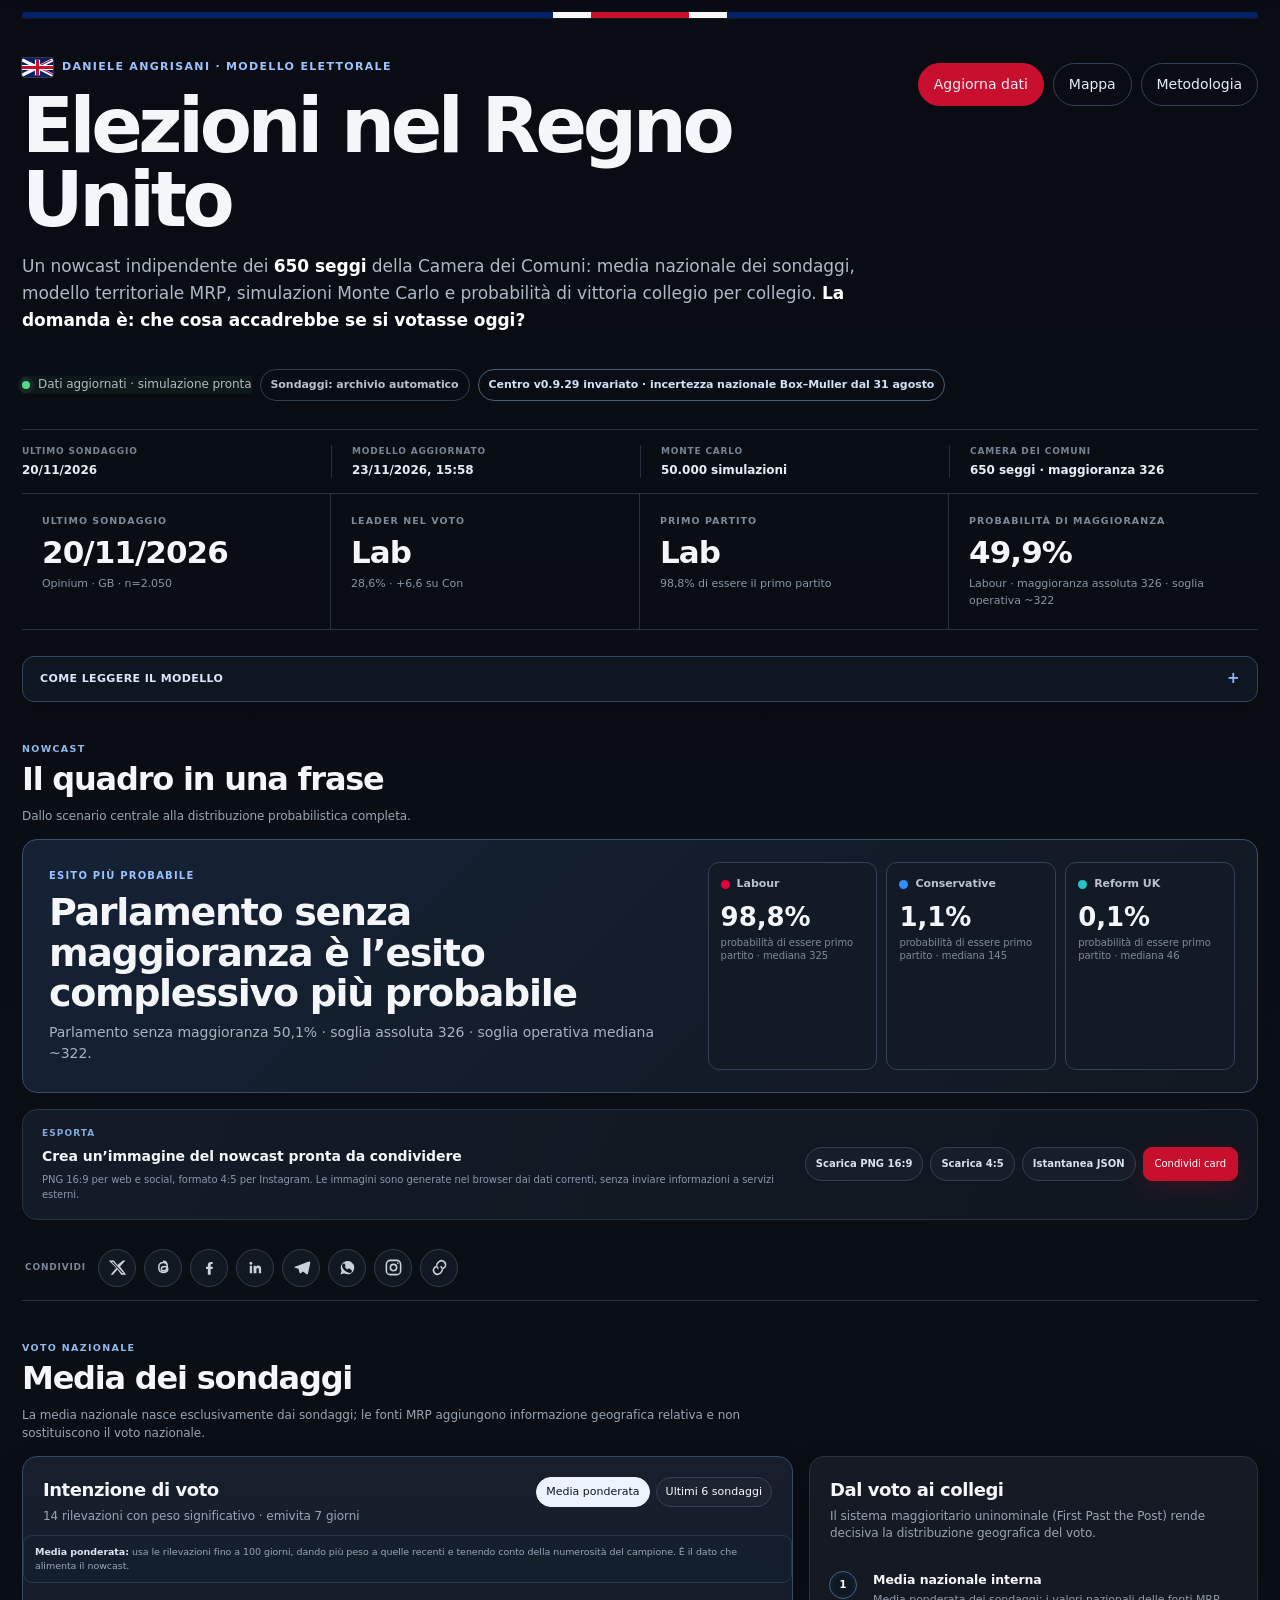
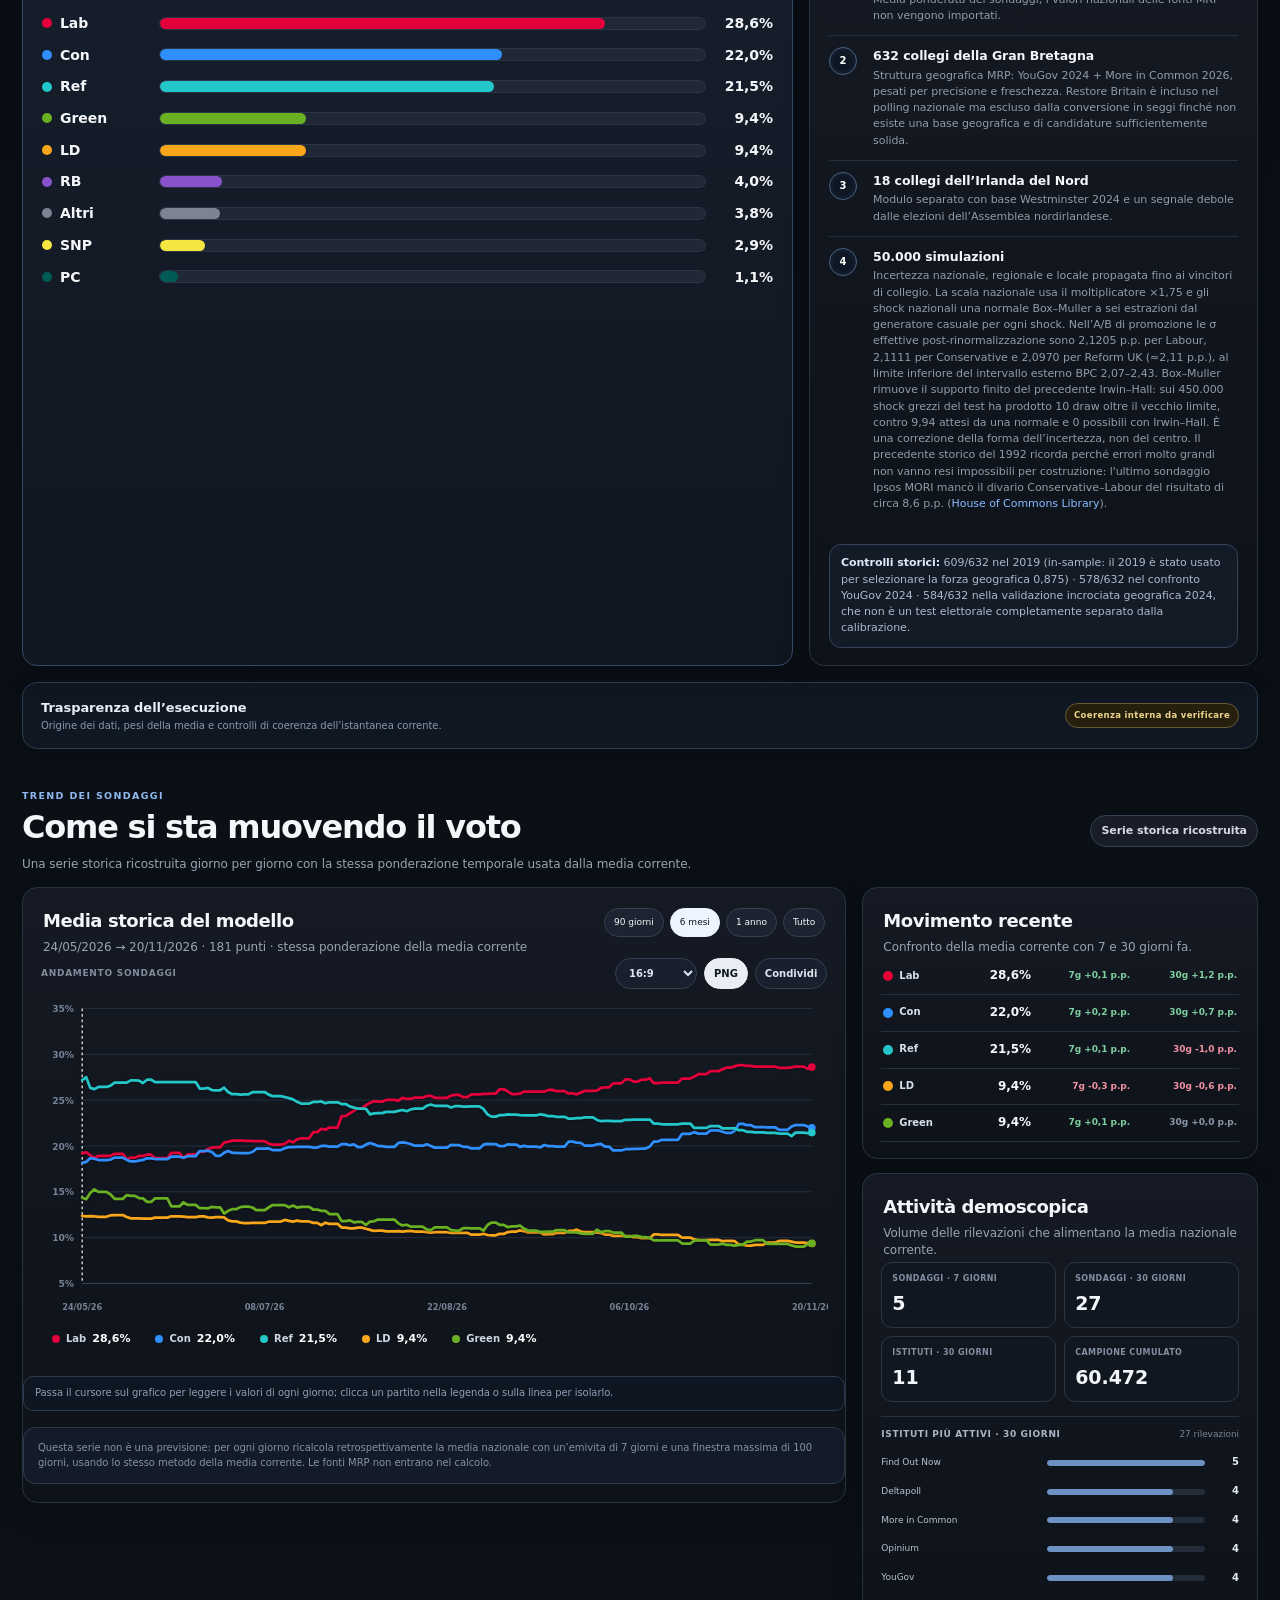
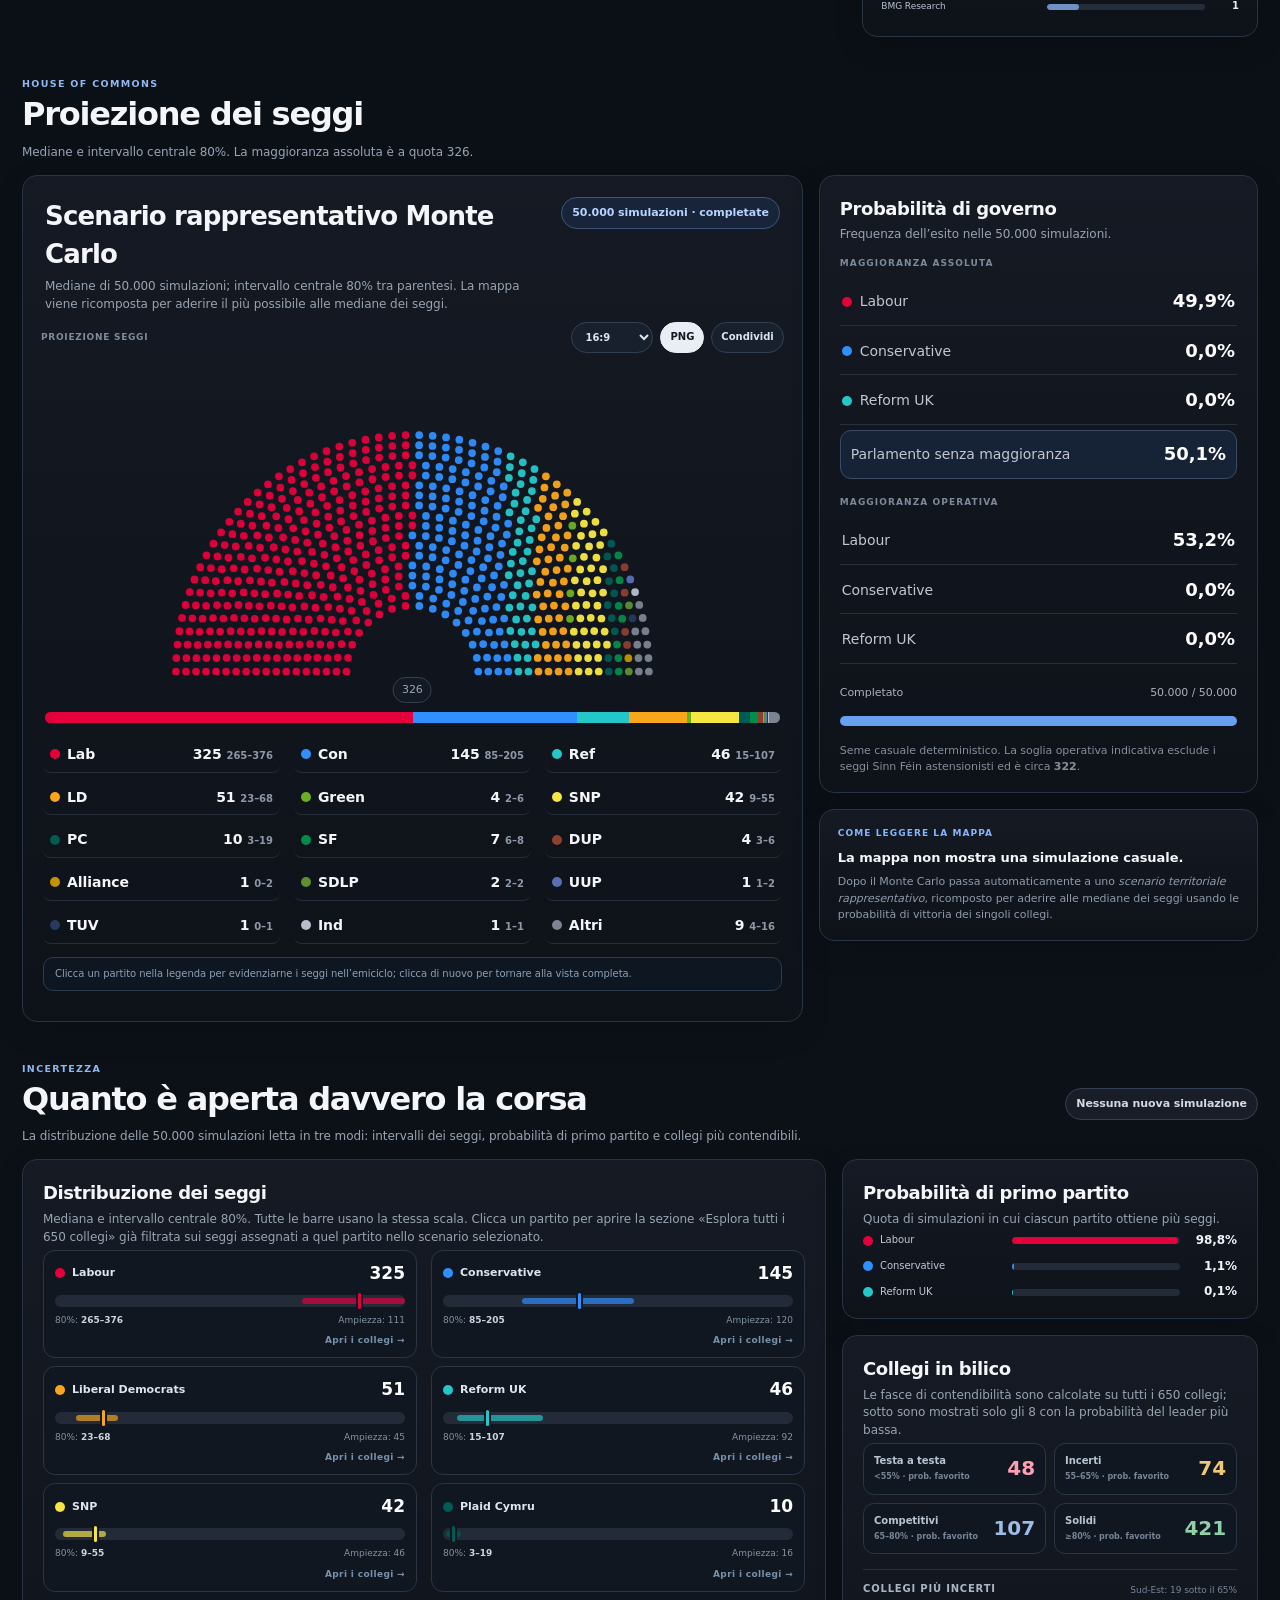
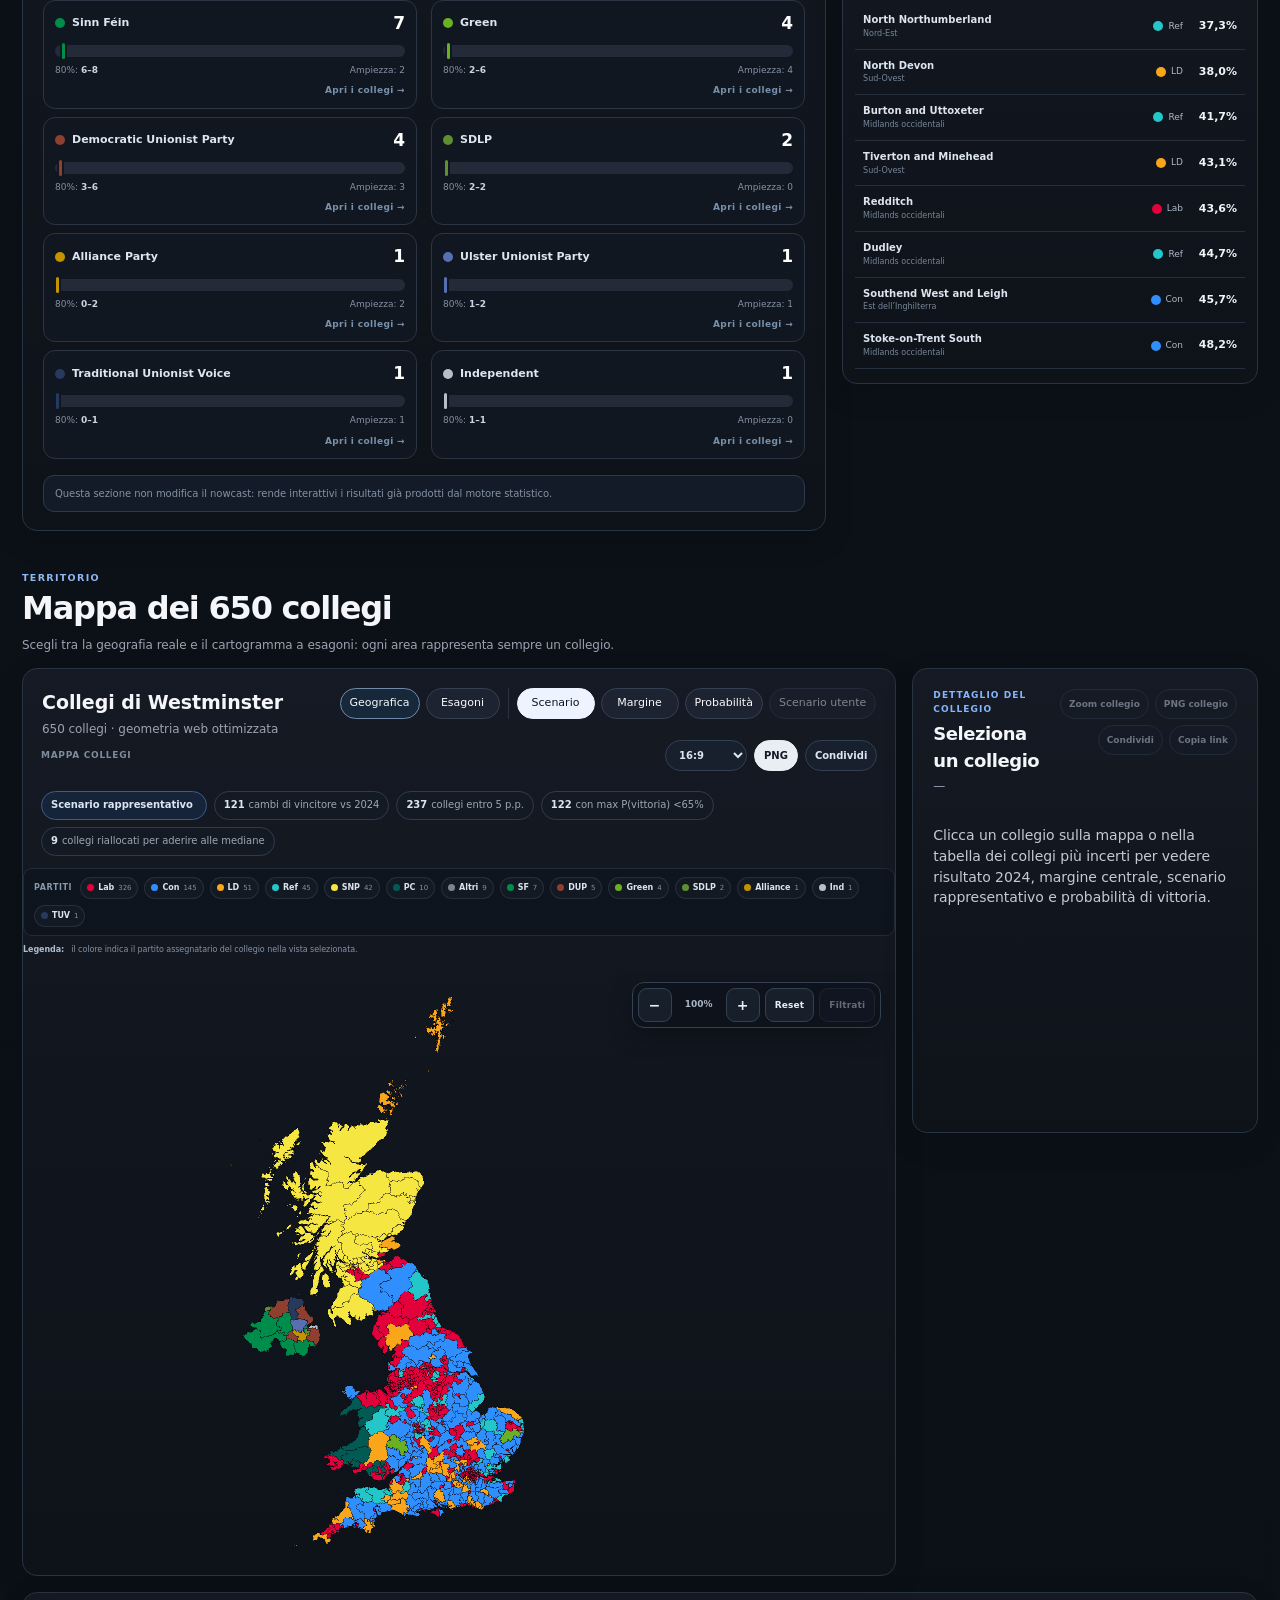
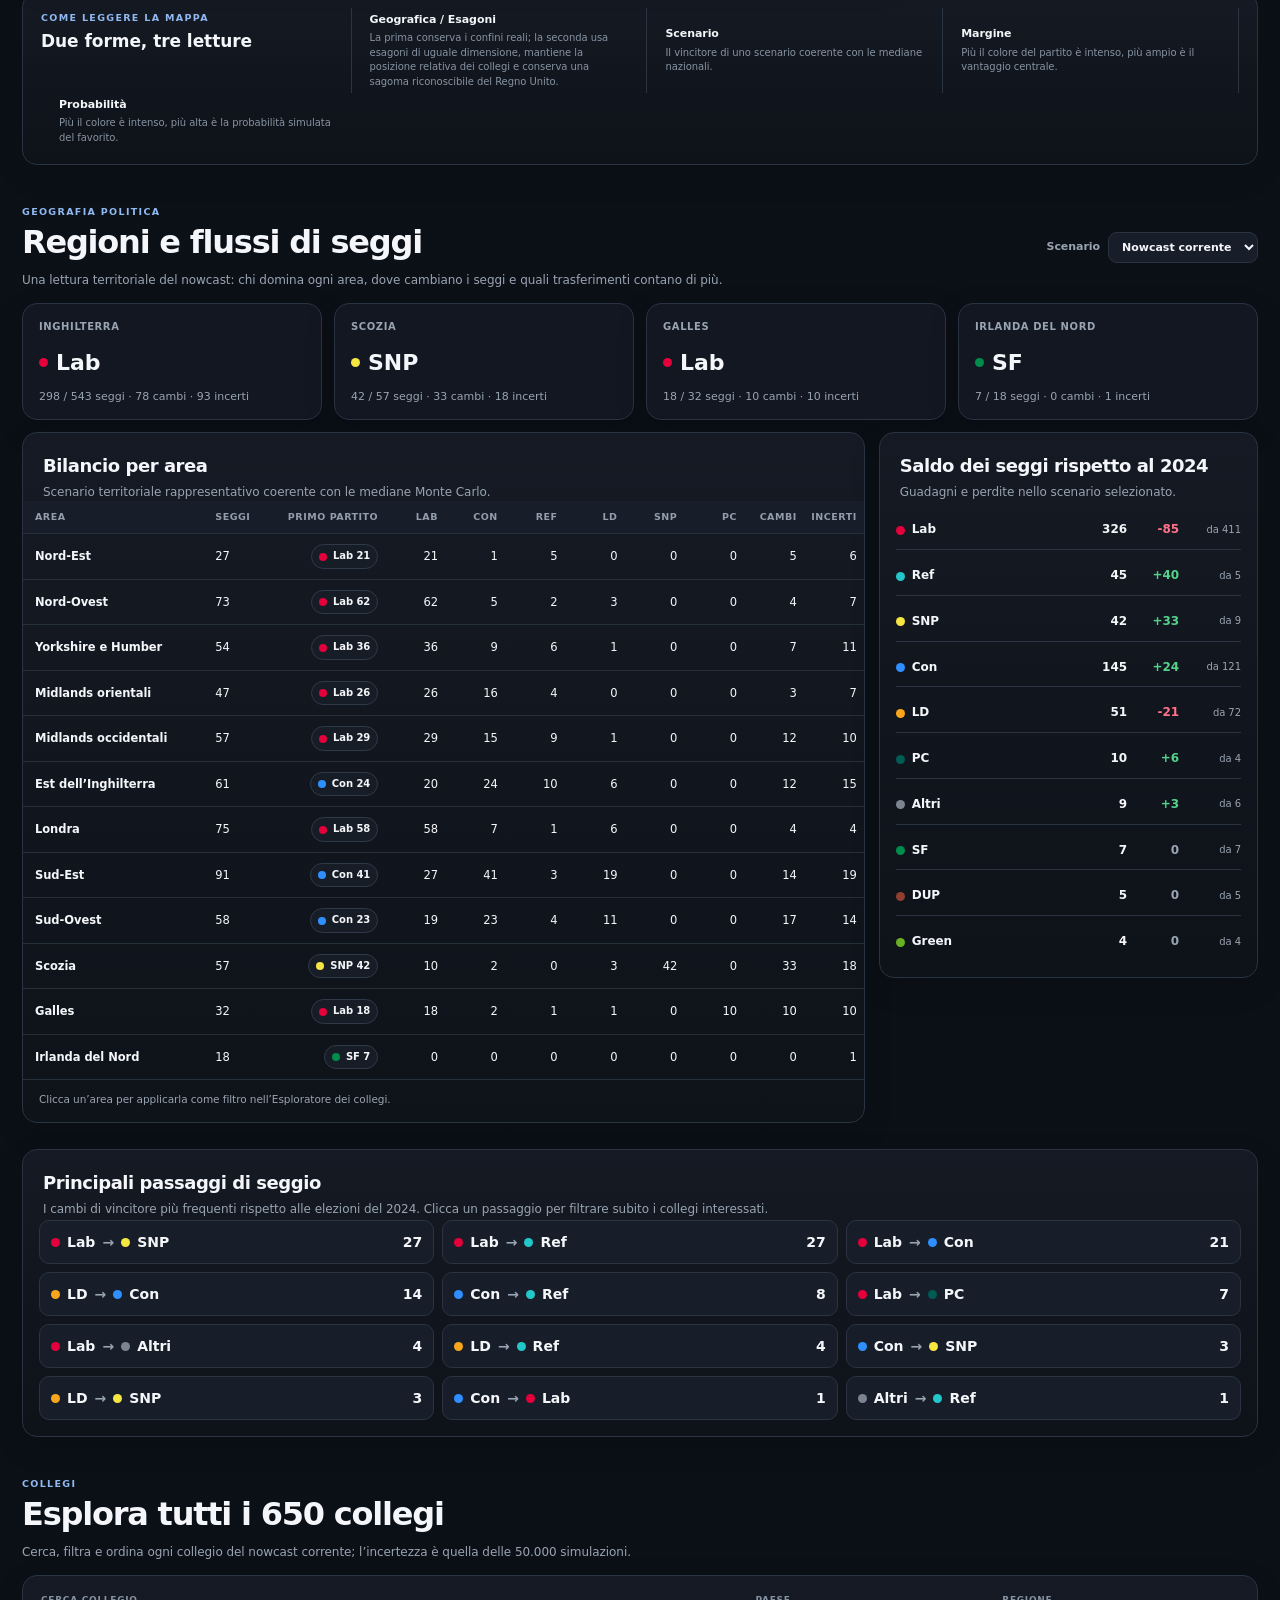
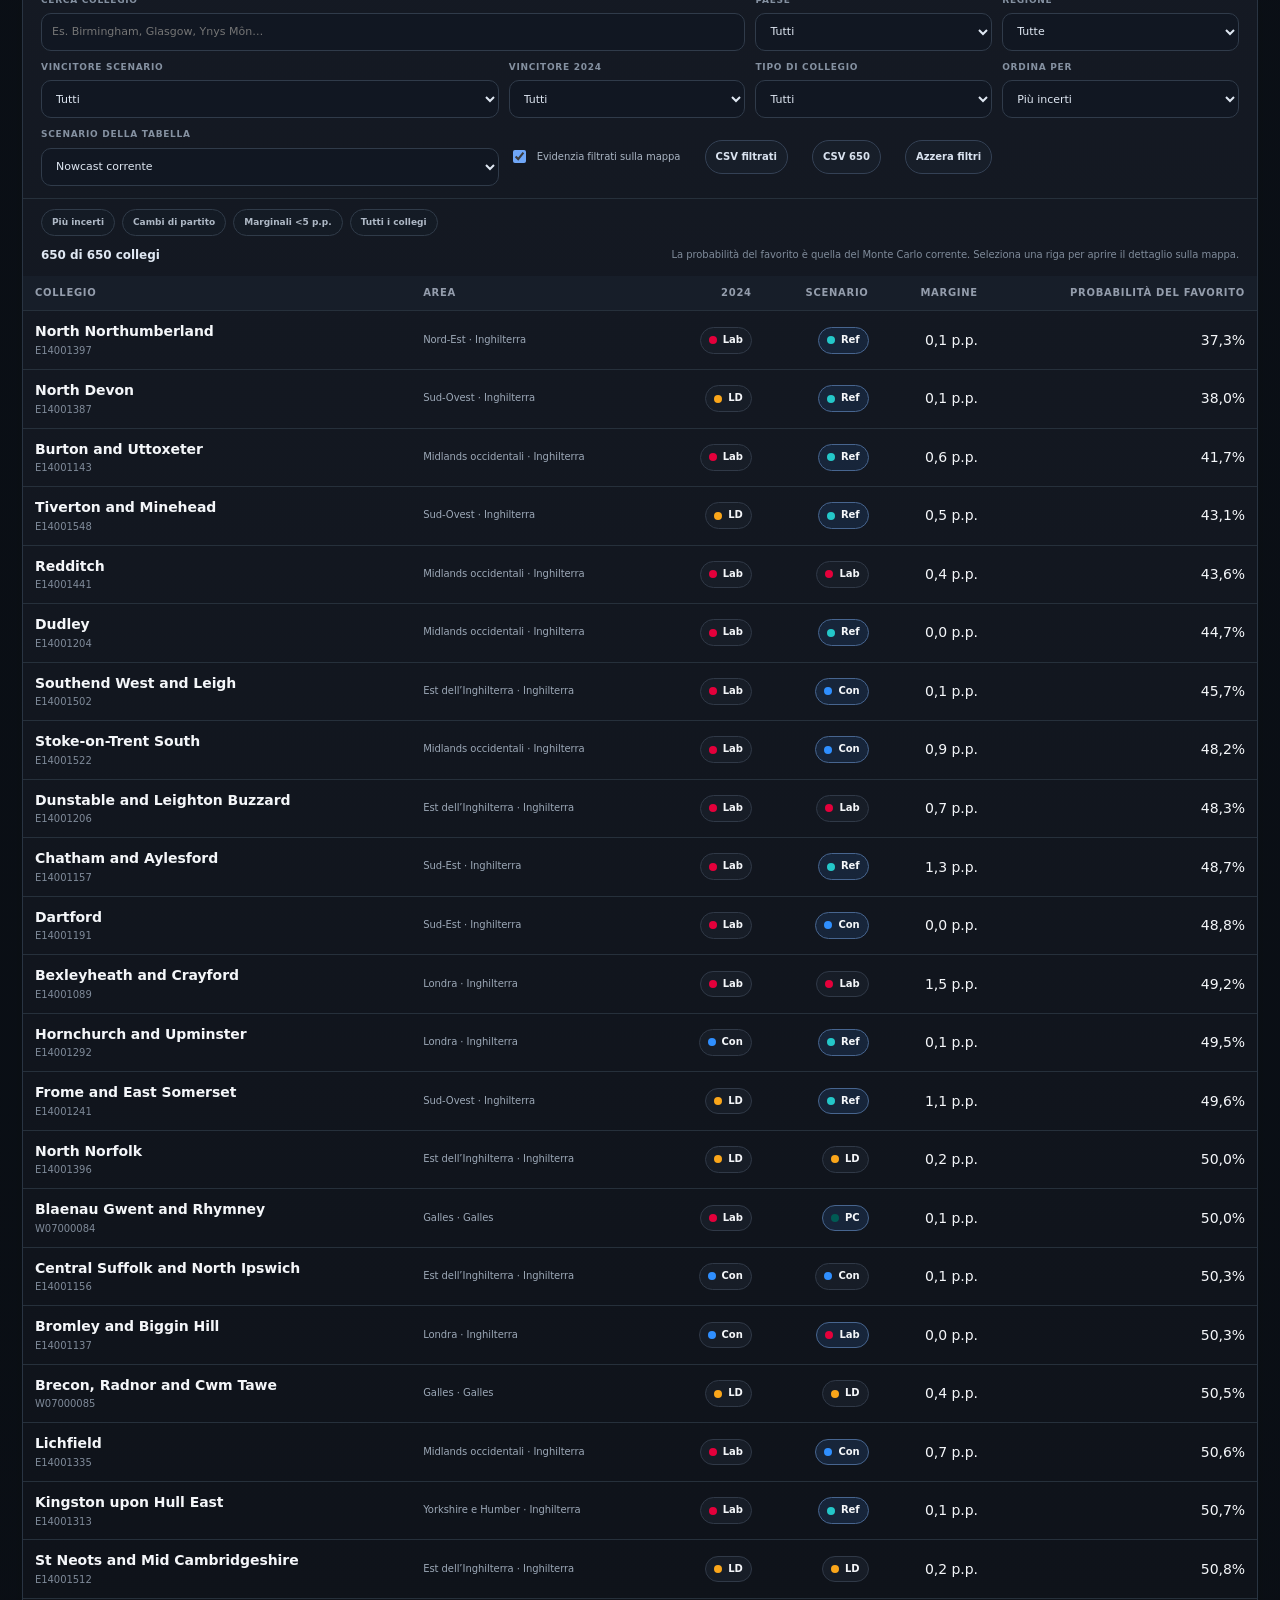
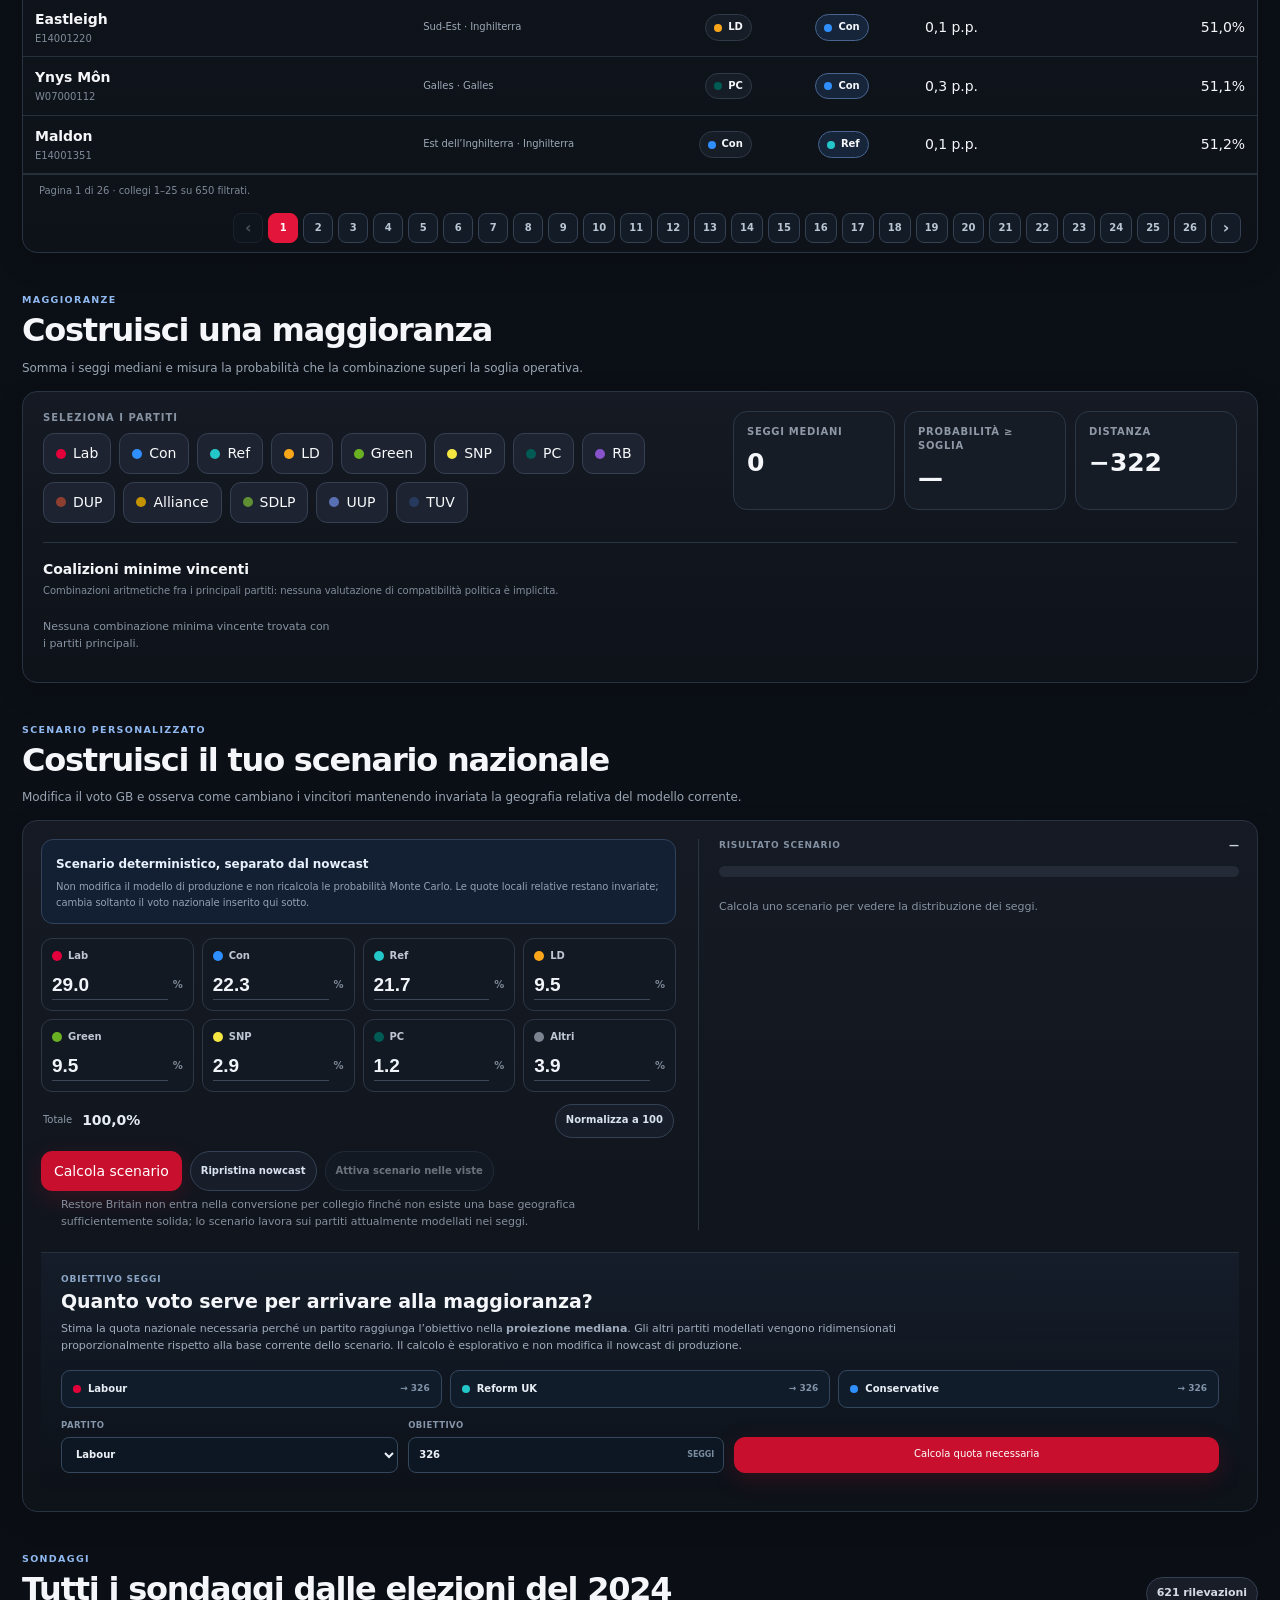
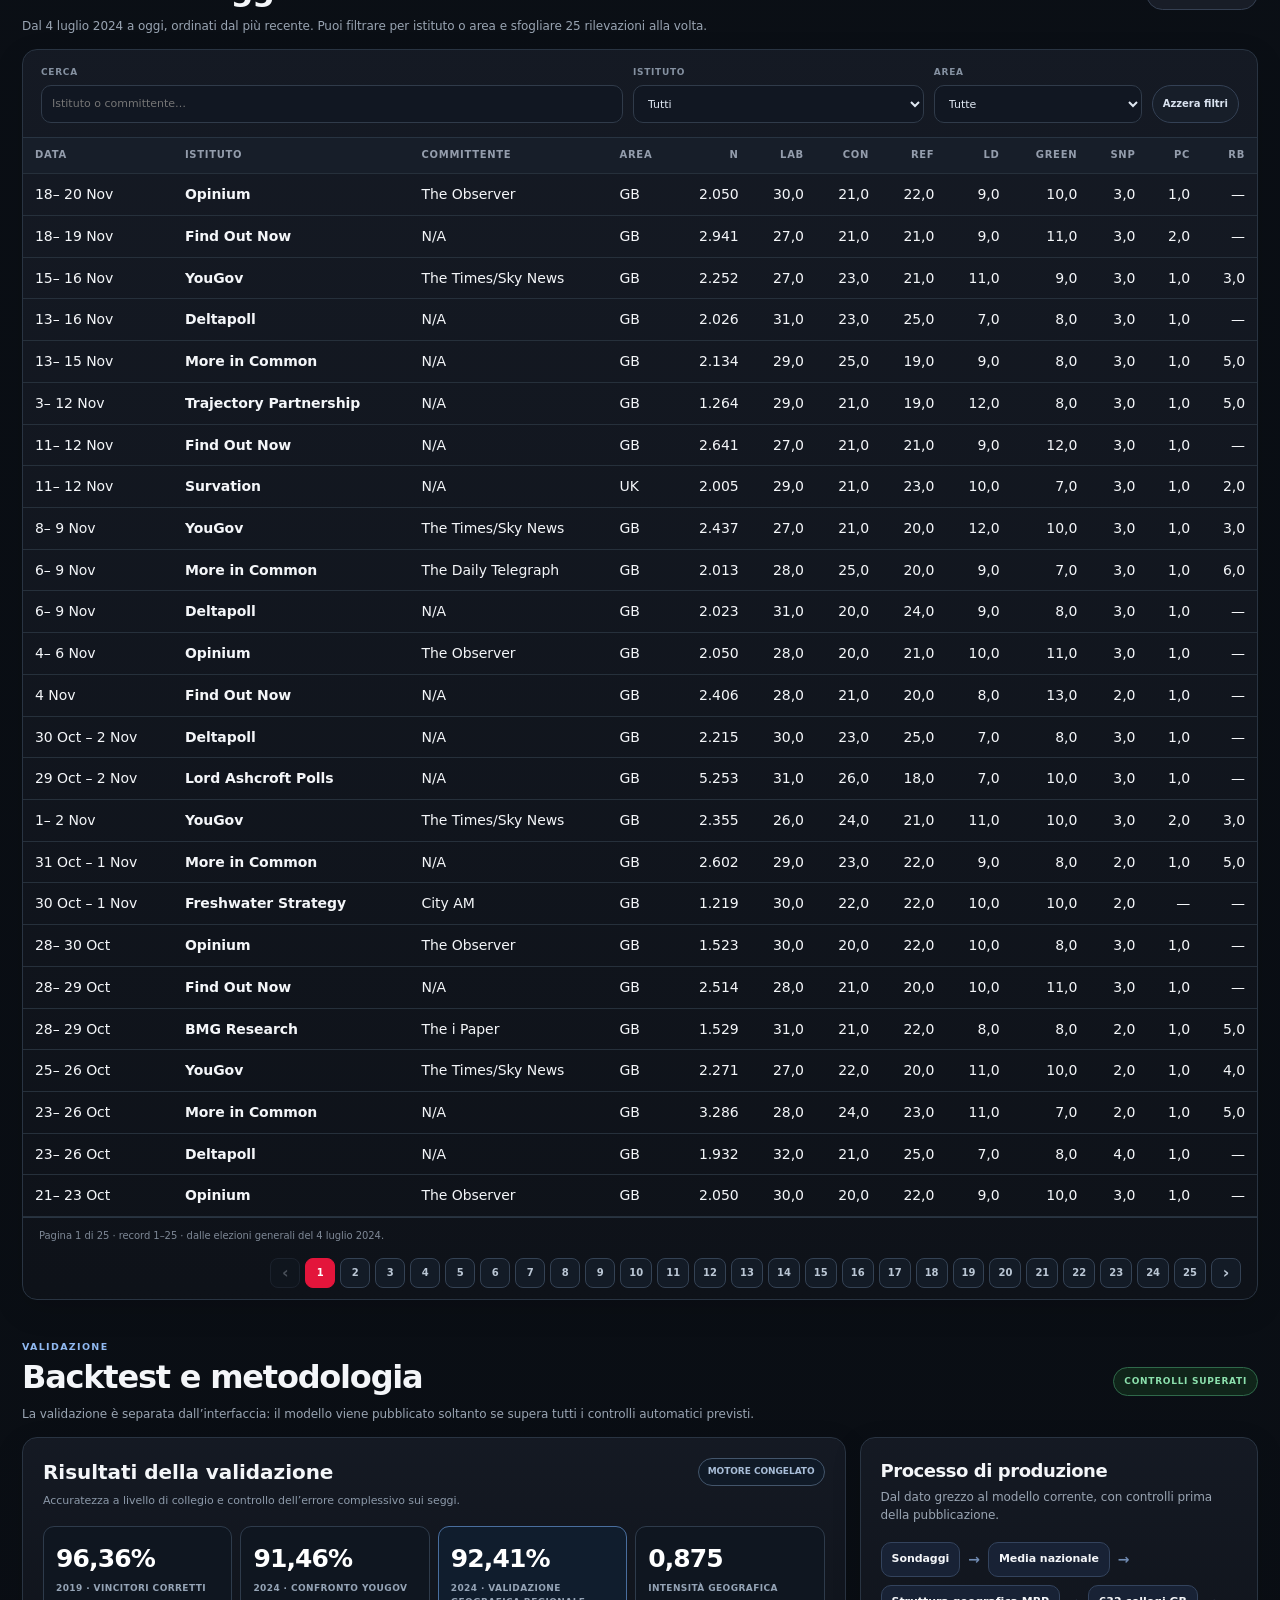
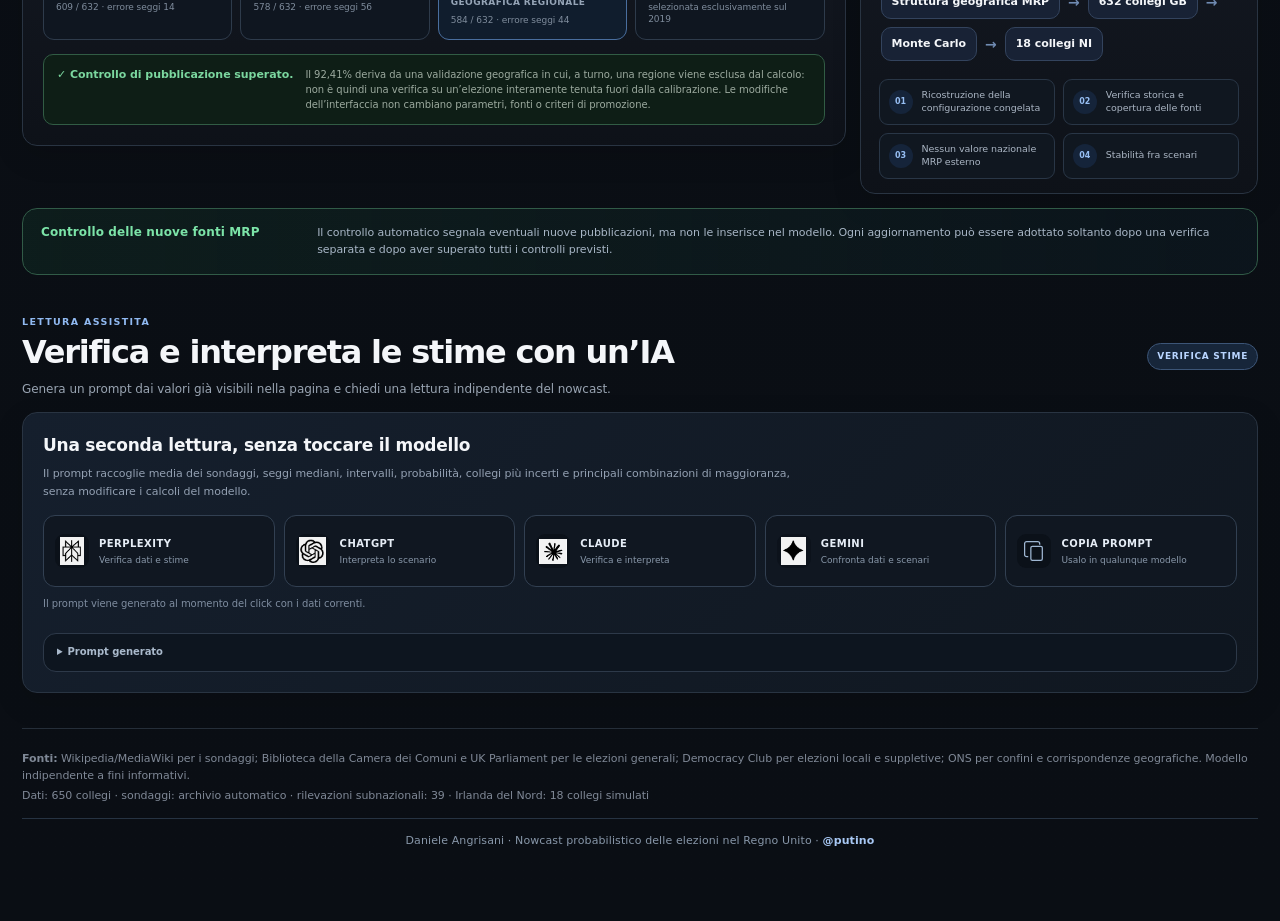
==== index.html @ c1c02b76 "chore: refresh model-generated UK social cards [social-card]" ====
<!doctype html>
<html lang="it">
<head>
<meta charset="utf-8" />
<meta name="viewport" content="width=device-width,initial-scale=1" />
<meta name="color-scheme" content="dark" />
<title>Elezioni nel Regno Unito — Sondaggi, seggi e probabilità</title>
<meta name="description" content="Nowcast delle prossime elezioni britanniche: media dei sondaggi, proiezione probabilistica dei 650 seggi, Monte Carlo, collegi chiave e scenari di maggioranza." />
<link rel="canonical" href="https://angrisanidj.github.io/modello-uk/" />
<link rel="icon" type="image/svg+xml" href="data:image/svg+xml,%3Csvg xmlns='http://www.w3.org/2000/svg' viewBox='0 0 60 36'%3E%3Crect width='60' height='36' fill='%23012169'/%3E%3Cpath d='M0 0 60 36M60 0 0 36' stroke='%23fff' stroke-width='8'/%3E%3Cpath d='M0 0 60 36M60 0 0 36' stroke='%23C8102E' stroke-width='4'/%3E%3Cpath d='M30 0v36M0 18h60' stroke='%23fff' stroke-width='12'/%3E%3Cpath d='M30 0v36M0 18h60' stroke='%23C8102E' stroke-width='7'/%3E%3C/svg%3E" />
<meta property="og:type" content="website" />
<meta property="og:url" content="https://angrisanidj.github.io/modello-uk/" />
<meta property="og:title" content="Elezioni nel Regno Unito — Sondaggi, seggi e probabilità" />
<meta property="og:description" content="Nowcast probabilistico della House of Commons: sondaggi, proiezione dei seggi, Monte Carlo e probabilità collegio per collegio." />
<meta property="og:image" content="https://angrisanidj.github.io/modello-uk/social-card-uk-v2.png?v=20261120-39863a0e" />
<meta property="og:image:secure_url" content="https://angrisanidj.github.io/modello-uk/social-card-uk-v2.png?v=20261120-39863a0e" />
<meta property="og:image:type" content="image/png" />
<meta property="og:image:width" content="1200" />
<meta property="og:image:height" content="630" />
<meta property="og:image:alt" content="Nowcast delle elezioni nel Regno Unito — proiezione della House of Commons" />
<meta property="og:site_name" content="Daniele Angrisani · modello elettorale" />
<meta name="twitter:card" content="summary_large_image" />
<meta name="twitter:title" content="Elezioni nel Regno Unito — Sondaggi, seggi e probabilità" />
<meta name="twitter:description" content="Nowcast probabilistico della House of Commons: sondaggi, seggi, collegi e probabilità." />
<meta name="twitter:image" content="https://angrisanidj.github.io/modello-uk/social-card-uk-v2.png?v=20261120-39863a0e" />
<meta name="twitter:image:alt" content="Nowcast delle elezioni nel Regno Unito — proiezione della House of Commons" />
<meta name="twitter:url" content="https://angrisanidj.github.io/modello-uk/" />
<link rel="stylesheet" href="styles.css?v=1.0" />
<link rel="stylesheet" href="map-performance.css?v=1.0" />
</head>
<body>
<div id="desktopNowcastSticky" class="desktop-nowcast-sticky" aria-label="Riepilogo rapido del nowcast">
  <div class="desktop-nowcast-inner">
    <button class="desktop-nowcast-brand" type="button" data-desktop-jump="top" title="Torna all’inizio">
      <span class="desktop-uk-flag" aria-hidden="true"></span>
      <strong>ELEZIONI UK</strong><span>· SONDAGGI E PROIEZIONI</span>
    </button>
    <div class="desktop-nowcast-summary">
      <span class="desktop-nowcast-tag">NOWCAST</span>
      <button class="desktop-nowcast-party" type="button" data-desktop-jump="seggi" title="Vai alla proiezione dei seggi"><i id="desktopParty1Dot"></i><span id="desktopParty1Name">—</span><strong id="desktopParty1Seats">—</strong></button>
      <button class="desktop-nowcast-party" type="button" data-desktop-jump="seggi" title="Vai alla proiezione dei seggi"><i id="desktopParty2Dot"></i><span id="desktopParty2Name">—</span><strong id="desktopParty2Seats">—</strong></button>
      <button class="desktop-nowcast-majority" type="button" data-desktop-jump="probabilita" title="Vai alle probabilità di governo"><strong>326</strong><span>MAGGIORANZA</span></button>
    </div>
  </div>
</div>
<div id="mobileNowcastSticky" class="mobile-nowcast-sticky" aria-label="Riepilogo rapido del nowcast">
  <div class="mobile-nowcast-shell">
    <div class="mobile-nowcast-flag" aria-hidden="true"></div>
    <div class="mobile-nowcast-inner">
      <div class="mobile-nowcast-brand"><span class="mobile-nowcast-badge" aria-hidden="true"></span><span class="mobile-nowcast-label">Elezioni nel Regno Unito · Daniele Angrisani</span></div>
      <div class="mobile-nowcast-stats">
        <span class="mobile-nowcast-party"><i id="mobileParty1Dot" class="mobile-nowcast-dot"></i><span id="mobileParty1Name">—</span><strong id="mobileParty1Seats">—</strong></span>
        <span class="mobile-nowcast-party"><i id="mobileParty2Dot" class="mobile-nowcast-dot"></i><span id="mobileParty2Name">—</span><strong id="mobileParty2Seats">—</strong></span>
        <span class="mobile-nowcast-majority" aria-label="Soglia di maggioranza"><strong>326</strong><span>magg.</span></span>
      </div>
    </div>
  </div>
</div>
<div id="viewStateBar" class="view-state-bar" role="status" aria-live="polite" hidden>
  <div class="view-state-inner">
    <span id="viewStateMark" class="view-state-mark" aria-hidden="true"></span>
    <div class="view-state-copy">
      <span id="viewStateKicker" class="view-state-kicker">Vista corrente</span>
      <strong id="viewStateTitle">Nowcast completo</strong>
      <small id="viewStateDetail">—</small>
    </div>
    <div id="viewStateChips" class="view-state-chips" aria-label="Filtri e scenari attivi"></div>
    <button id="returnFullNowcastBtn" class="view-state-reset" type="button" title="Rimuovi filtri e scenario personalizzato e torna al nowcast corrente"><span class="view-state-reset-long">Torna al nowcast completo</span><span class="view-state-reset-short">↩ Nowcast</span></button>
  </div>
</div>
<div class="flag-ribbon" aria-hidden="true"></div>
<main class="shell">
  <section class="hero">
    <div class="hero-grid">
      <div>
        <div class="eyebrow"><span class="flag-dot" aria-hidden="true"></span> Daniele Angrisani · modello elettorale</div>
        <h1>Elezioni nel Regno Unito</h1>
        <p class="subtitle">Un nowcast indipendente dei <strong>650 seggi</strong> della Camera dei Comuni: media nazionale dei sondaggi, modello territoriale MRP, simulazioni Monte Carlo e probabilità di vittoria collegio per collegio. <strong>La domanda è: che cosa accadrebbe se si votasse oggi?</strong></p>
      </div>
      <div class="actions">
        <button id="refreshBtn" class="primary">Aggiorna dati</button>
        <a class="buttonlike" href="#territorio">Mappa</a>
        <a class="buttonlike" href="#metodo">Metodologia</a>
      </div>
    </div>
    <div class="hero-meta">
      <span class="status"><i id="statusDot" class="dot loading"></i><span id="statusText">Caricamento dati…</span></span>
      <span class="badge" id="dataBadge">Sondaggi: —</span>
      <span class="badge badge-strong">Centro v0.9.29 invariato · incertezza nazionale Box–Muller dal 31 agosto</span>
    </div>
    <div id="refreshReview" class="refresh-review" role="status" aria-live="polite" hidden>
      <span class="refresh-review-mark" aria-hidden="true"></span>
      <div class="refresh-review-copy"><strong id="refreshReviewTitle">Verifica aggiornamenti</strong><span id="refreshReviewDetail">—</span><details id="refreshReviewChanges" class="refresh-review-changes" hidden><summary id="refreshReviewChangesSummary">Dettaglio rilevazioni</summary><div id="refreshReviewChangesBody" class="refresh-review-changes-body"></div></details></div>
    </div>
  </section>
  <section class="editorial-meta" aria-label="Stato del modello">
    <div class="editorial-meta-main">
      <div><span class="meta-kicker">Ultimo sondaggio</span><strong id="metaLatestPoll">—</strong></div>
      <div><span class="meta-kicker">Modello aggiornato</span><strong id="metaModelUpdated">—</strong></div>
      <div><span class="meta-kicker">Monte Carlo</span><strong>50.000 simulazioni</strong></div>
      <div><span class="meta-kicker">Camera dei Comuni</span><strong>650 seggi · maggioranza 326</strong></div>
    </div>
  </section>

  <div id="errorBox" class="errorbox"></div>
  <section class="grid kpis" aria-label="Indicatori principali">
    <article class="card kpi"><div class="label">Ultimo sondaggio</div><div id="kpiLastPoll" class="value">—</div><div id="kpiLastPollMeta" class="meta">—</div></article>
    <article class="card kpi"><div class="label">Leader nel voto</div><div id="kpiLeader" class="value">—</div><div id="kpiLeaderMeta" class="meta">—</div></article>
    <article class="card kpi"><div class="label">Primo partito</div><div id="kpiLargest" class="value">—</div><div id="kpiLargestMeta" class="meta">Monte Carlo</div></article>
    <article class="card kpi"><div class="label">Probabilità di maggioranza</div><div id="kpiMajority" class="value">—</div><div id="kpiMajorityMeta" class="meta">326 seggi</div></article>
  </section>
  <details class="read-guide read-guide-separated">
    <summary>Come leggere il modello</summary>
    <div class="read-guide-grid">
      <p><strong>È un nowcast, non una previsione del giorno delle elezioni.</strong> Risponde a una domanda precisa: che cosa accadrebbe se si votasse oggi con il quadro dei sondaggi disponibile.</p>
      <p><strong>Il numero centrale non è una certezza.</strong> Le mediane dei seggi vanno lette insieme all’intervallo centrale 80% e alle probabilità prodotte dalle 50.000 simulazioni Monte Carlo.</p>
      <p><strong>Nel Regno Unito conta la geografia.</strong> Il voto nazionale viene tradotto nei 632 collegi della Gran Bretagna con la modello territoriale MRP; i 18 seggi dell’Irlanda del Nord sono trattati separatamente. Restore Britain resta visibile nella media nazionale dei sondaggi ma non entra ancora nella conversione in seggi, perché manca una base geografica sufficientemente solida.</p>
      <p><strong>Mappa e scenari hanno funzioni diverse.</strong> La mappa corrente usa uno scenario territoriale rappresentativo coerente con le mediane; lo scenario personalizzato dell’utente è deterministico e non modifica né il modello di produzione né le probabilità Monte Carlo.</p>
    </div>
  </details>
  <div class="section-title"><div><div class="section-kicker">Nowcast</div><h2>Il quadro in una frase</h2><p>Dallo scenario centrale alla distribuzione probabilistica completa.</p></div></div>
  <section class="card outcome-card">
    <div class="outcome-main">
      <div class="outcome-label">Esito più probabile</div>
      <h2 id="outcomeHeadline">In attesa del modello</h2>
      <p id="outcomeSub">Il Monte Carlo parte automaticamente quando sono disponibili i dati di tutti i collegi.</p>
    </div>
    <div id="largestPartyGrid" class="largest-party-grid"></div>
  </section>
  <section class="card export-card" aria-label="Esporta il nowcast">
    <div class="export-copy"><div class="export-kicker">Esporta</div><strong>Crea un’immagine del nowcast pronta da condividere</strong><p>PNG 16:9 per web e social, formato 4:5 per Instagram. Le immagini sono generate nel browser dai dati correnti, senza inviare informazioni a servizi esterni.</p></div>
    <div class="export-actions"><button id="downloadSocialCardBtn" class="small-action" type="button">Scarica PNG 16:9</button><button id="downloadInstagramCardBtn" class="small-action" type="button">Scarica 4:5</button><button id="downloadSnapshotJsonBtn" class="small-action" type="button">Istantanea JSON</button><button id="shareSocialCardBtn" class="primary compact-primary" type="button">Condividi card</button></div>
  </section>
  <nav class="share-rail" aria-label="Condividi il nowcast">
    <span class="share-label">Condividi</span>
    <button class="share-btn" type="button" data-share="x" title="Condividi su X" aria-label="Condividi su X"><svg viewBox="0 0 24 24" fill="currentColor" aria-hidden="true"><path d="M18.9 3H22l-6.8 7.7L23 21h-6.2l-4.9-6.4L6.3 21H3.2l7.3-8.3L1 3h6.4l4.4 5.9L18.9 3Zm-1.1 16h1.7L6.5 4.9H4.7L17.8 19Z"/></svg></button>
    <button class="share-btn" type="button" data-share="threads" title="Condividi su Threads" aria-label="Condividi su Threads"><svg viewBox="0 0 24 24" fill="none" stroke="currentColor" stroke-width="1.9" stroke-linecap="round" stroke-linejoin="round" aria-hidden="true"><path d="M16.5 8.2c-1-1.5-2.6-2.4-4.7-2.4-3.4 0-5.8 2.4-5.8 6.1s2.4 6.3 5.9 6.3c3.2 0 5.5-1.8 5.5-4.2 0-2-1.5-3.2-3.8-3.2-2.6 0-4.3 1.2-4.3 3 0 1.4 1.1 2.4 2.7 2.4 2.8 0 4.7-2.6 4.7-6.3 0-3.5-1.7-5.7-4.7-5.7"/></svg></button>
    <button class="share-btn" type="button" data-share="facebook" title="Condividi su Facebook" aria-label="Condividi su Facebook"><svg viewBox="0 0 24 24" fill="currentColor" aria-hidden="true"><path d="M13.5 21v-7h2.4l.4-3h-2.8V9.2c0-.9.3-1.5 1.6-1.5H16V5c-.4-.1-1.4-.1-2.3-.1-2.3 0-3.8 1.4-3.8 4V11H7.5v3h2.4v7h3.6z"/></svg></button>
    <button class="share-btn" type="button" data-share="linkedin" title="Condividi su LinkedIn" aria-label="Condividi su LinkedIn"><svg viewBox="0 0 24 24" fill="currentColor" aria-hidden="true"><path d="M6.2 8.4A1.9 1.9 0 1 1 6.2 4.6a1.9 1.9 0 0 1 0 3.8zM4.8 9.8h2.9v9.4H4.8V9.8zm4.8 0h2.8v1.3h.1c.4-.7 1.4-1.6 2.9-1.6 3.1 0 3.7 2 3.7 4.7v5h-2.9v-4.4c0-1 0-2.3-1.4-2.3s-1.6 1.1-1.6 2.2v4.5H9.6V9.8z"/></svg></button>
    <button class="share-btn" type="button" data-share="telegram" title="Condividi su Telegram" aria-label="Condividi su Telegram"><svg viewBox="0 0 24 24" fill="currentColor" aria-hidden="true"><path d="M20.4 4.6 3.7 11c-1.1.4-1.1 1 .2 1.4l4.2 1.3 1.6 5.1c.2.6.4.8.9.8.4 0 .6-.2.9-.5l2.3-2.2 4.7 3.5c.9.5 1.5.2 1.7-.8l2.9-13.5c.3-1.2-.4-1.8-1.4-1.5Z"/></svg></button>
    <button class="share-btn" type="button" data-share="whatsapp" title="Condividi su WhatsApp" aria-label="Condividi su WhatsApp"><svg viewBox="0 0 24 24" fill="currentColor" aria-hidden="true"><path d="M20.5 12A8.5 8.5 0 0 1 7.7 19.4L3 20.8l1.5-4.5A8.5 8.5 0 1 1 20.5 12Zm-4.8 2.3c-.3-.1-1.6-.8-1.9-.9-.3-.1-.5-.1-.7.1l-.5.7c-.2.2-.4.2-.7.1-1.8-.9-3-2.6-3.2-2.9-.2-.3 0-.5.1-.7l.3-.4.2-.4c.1-.2 0-.5 0-.7l-.8-1.8c-.2-.5-.4-.4-.7-.4h-.6c-.2 0-.6.1-.9.4-.3.3-1.1 1.1-1.1 2.7s1.1 3.2 1.3 3.4c.2.2 2.2 3.4 5.3 4.6.7.3 1.3.5 1.8.6.8.2 1.5.2 2 .1.6-.1 1.6-.7 1.8-1.4.2-.7.2-1.3.2-1.4 0-.1-.1-.2-.4-.3Z"/></svg></button>
    <button class="share-btn" type="button" data-share="instagram" title="Genera e condividi la card Instagram" aria-label="Condividi la card su Instagram"><svg viewBox="0 0 24 24" fill="none" stroke="currentColor" stroke-width="2" stroke-linecap="round" stroke-linejoin="round" aria-hidden="true"><rect x="3" y="3" width="18" height="18" rx="5"/><circle cx="12" cy="12" r="4"/><path d="M17.5 6.5h.01"/></svg></button>
    <button class="share-btn" type="button" data-share="copy" title="Copia il link" aria-label="Copia il link"><svg viewBox="0 0 24 24" fill="none" stroke="currentColor" stroke-width="2" stroke-linecap="round" stroke-linejoin="round" aria-hidden="true"><path d="M10 13a5 5 0 0 1 0-7l1.5-1.5a5 5 0 0 1 7 7L17 13"/><path d="M14 11a5 5 0 0 1 0 7L12.5 19.5a5 5 0 0 1-7-7L7 11"/></svg></button>
  </nav>
  <div class="section-title"><div><div class="section-kicker">Voto nazionale</div><h2>Media dei sondaggi</h2><p>La media nazionale nasce esclusivamente dai sondaggi; le fonti MRP aggiungono informazione geografica relativa e non sostituiscono il voto nazionale.</p></div></div>
  <section class="grid two">
    <article class="card feature">
      <div class="cardhead"><div><h3>Intenzione di voto</h3><p id="pollAverageMeta">—</p></div><div class="controls"><button class="active" data-window="all">Media ponderata</button><button data-window="latest">Ultimi 6 sondaggi</button></div></div>
      <div id="pollAverageModeNote" class="poll-average-mode-note"><strong>Media ponderata:</strong> usa le rilevazioni fino a 100 giorni, dando più peso a quelle recenti e tenendo conto della numerosità del campione. È il dato che alimenta il nowcast.</div>
      <div id="voteBars" class="vote-bars"></div>
    </article>
    <article class="card methodbox">
      <div class="cardhead"><div><h3>Dal voto ai collegi</h3><p>Il sistema maggioritario uninominale (First Past the Post) rende decisiva la distribuzione geografica del voto.</p></div></div>
      <div class="method-list">
        <div class="method-row"><span class="method-num">1</span><div><strong>Media nazionale interna</strong><span>Media ponderata dei sondaggi; i valori nazionali delle fonti MRP non vengono importati.</span></div></div>
        <div class="method-row"><span class="method-num">2</span><div><strong>632 collegi della Gran Bretagna</strong><span>Struttura geografica MRP: YouGov 2024 + More in Common 2026, pesati per precisione e freschezza. Restore Britain è incluso nel polling nazionale ma escluso dalla conversione in seggi finché non esiste una base geografica e di candidature sufficientemente solida.</span></div></div>
        <div class="method-row"><span class="method-num">3</span><div><strong>18 collegi dell’Irlanda del Nord</strong><span>Modulo separato con base Westminster 2024 e un segnale debole dalle elezioni dell’Assemblea nordirlandese.</span></div></div>
        <div class="method-row"><span class="method-num">4</span><div><strong>50.000 simulazioni</strong><span>Incertezza nazionale, regionale e locale propagata fino ai vincitori di collegio. La scala nazionale usa il moltiplicatore ×1,75 e gli shock nazionali una normale Box–Muller a sei estrazioni dal generatore casuale per ogni shock. Nell’A/B di promozione le σ effettive post-rinormalizzazione sono 2,1205 p.p. per Labour, 2,1111 per Conservative e 2,0970 per Reform UK (≈2,11 p.p.), al limite inferiore del intervallo esterno BPC 2,07–2,43. Box–Muller rimuove il supporto finito del precedente Irwin–Hall: sui 450.000 shock grezzi del test ha prodotto 10 draw oltre il vecchio limite, contro 9,94 attesi da una normale e 0 possibili con Irwin–Hall. È una correzione della forma dell’incertezza, non del centro. Il precedente storico del 1992 ricorda perché errori molto grandi non vanno resi impossibili per costruzione: l'ultimo sondaggio Ipsos MORI mancò il divario Conservative–Labour del risultato di circa 8,6 p.p. (<a href="https://commonslibrary.parliament.uk/how-much-did-the-polls-vary-from-the-general-election-result/" target="_blank" rel="noopener noreferrer">House of Commons Library</a>).</span></div></div>
      </div>
      <div class="audit-chip"><strong>Controlli storici:</strong> 609/632 nel 2019 (in-sample: il 2019 è stato usato per selezionare la forza geografica 0,875) · 578/632 nel confronto YouGov 2024 · 584/632 nella validazione incrociata geografica 2024, che non è un test elettorale completamente separato dalla calibrazione.</div>
    </article>
  </section>
  <details id="runTransparency" class="run-transparency">
    <summary><span><strong>Trasparenza dell’esecuzione</strong><small>Origine dei dati, pesi della media e controlli di coerenza dell’istantanea corrente.</small></span><b id="runTransparencyStatus" class="run-transparency-status">In attesa dei dati</b></summary>
    <div class="run-transparency-body">
      <div id="runTransparencyGrid" class="run-transparency-grid"></div>
      <div class="run-weight-head"><div><strong>Pesi effettivi della media</strong><span>Rilevazioni con peso base significativo. Il peso deriva dalla stessa formula che alimenta il nowcast.</span></div></div>
      <div class="run-weight-table-wrap"><table class="run-weight-table"><thead><tr><th>Rilevazione</th><th>Area</th><th>n</th><th>Peso base</th></tr></thead><tbody id="runWeightBody"><tr><td colspan="4">In attesa dei dati…</td></tr></tbody></table></div>
      <div class="run-fingerprint"><span>Run ID</span><code id="runFingerprint">—</code></div>
      <p class="run-transparency-note"><strong>Che cosa certifica.</strong> Questo pannello verifica la coerenza interna tra l’archivio caricato, i conteggi del build, il modello geografico di produzione e l’identificatore usato dal Monte Carlo. Non è una certificazione indipendente della fonte upstream.</p>
    </div>
  </details>
  <div class="section-title" id="trend-polling"><div><div class="section-kicker">Trend dei sondaggi</div><h2>Come si sta muovendo il voto</h2><p>Una serie storica ricostruita giorno per giorno con la stessa ponderazione temporale usata dalla media corrente.</p></div><span class="badge">Serie storica ricostruita</span></div>
  <section class="poll-trend-layout">
    <article class="card poll-trend-card">
      <div class="cardhead poll-trend-head"><div><h3>Media storica del modello</h3><p id="pollTrendMeta">In attesa dei sondaggi…</p></div><div class="controls poll-trend-controls" aria-label="Intervallo serie storica"><button type="button" data-poll-trend-range="90">90 giorni</button><button type="button" class="active" data-poll-trend-range="180">6 mesi</button><button type="button" data-poll-trend-range="365">1 anno</button><button type="button" data-poll-trend-range="all">Tutto</button></div></div>
      <div class="graphic-export-inline" data-graphic-panel="trend">
        <span class="graphic-export-label">Andamento sondaggi</span>
        <select data-export-ratio aria-label="Formato immagine andamento sondaggi"><option value="16:9">16:9</option><option value="5:2">5:2</option></select>
        <button type="button" data-export-graphic="trend">PNG</button>
        <button type="button" data-share-graphic="trend">Condividi</button>
      </div>
      <div class="poll-trend-chart-wrap"><svg id="pollTrendSvg" viewBox="0 0 860 360" preserveAspectRatio="xMidYMid meet" role="img" aria-label="Andamento storico della media dei sondaggi"></svg><div id="pollTrendTooltip" class="poll-trend-tooltip" hidden></div><div id="pollTrendEmpty" class="poll-trend-empty">Serie storica non disponibile.</div></div>
      <div id="pollTrendLegend" class="poll-trend-legend"></div>
      <div class="chart-interaction-hint">Passa il cursore sul grafico per leggere i valori di ogni giorno; clicca un partito nella legenda o sulla linea per isolarlo.</div>
      <div class="poll-trend-note">Questa serie non è una previsione: per ogni giorno ricalcola retrospettivamente la media nazionale con un’emivita di 7 giorni e una finestra massima di 100 giorni, usando lo stesso metodo della media corrente. Le fonti MRP non entrano nel calcolo.</div>
    </article>
    <aside class="poll-trend-side">
      <article class="card poll-move-card">
        <div class="cardhead"><div><h3>Movimento recente</h3><p>Confronto della media corrente con 7 e 30 giorni fa.</p></div></div>
        <div id="pollMoveGrid" class="poll-move-grid"><div class="empty-small">Calcolo in corso…</div></div>
      </article>
      <article class="card poll-activity-card">
        <div class="cardhead"><div><h3>Attività demoscopica</h3><p>Volume delle rilevazioni che alimentano la media nazionale corrente.</p></div></div>
        <div id="pollActivityStats" class="poll-activity-stats"><div class="empty-small">Calcolo in corso…</div></div>
        <div class="pollster-head"><strong>Istituti più attivi · 30 giorni</strong><span id="pollsterActivityMeta">—</span></div>
        <div id="pollsterActivity" class="pollster-activity"></div>
      </article>
    </aside>
  </section>
  <div class="section-title" id="seggi"><div><div class="section-kicker">House of Commons</div><h2>Proiezione dei seggi</h2><p>Mediane e intervallo centrale 80%. La maggioranza assoluta è a quota 326.</p></div></div>
  <section class="projection-layout">
    <article class="card parliament-card">
      <div class="projection-head"><div><h2 id="projectionTitle">In attesa dei dati territoriali</h2><p id="projectionSubtitle">La simulazione parte quando sono disponibili i risultati dei collegi.</p></div><span id="mcBadge" class="proj-badge">50.000 simulazioni</span></div>
      <div class="graphic-export-inline" data-graphic-panel="projection">
        <span class="graphic-export-label">Proiezione seggi</span>
        <select data-export-ratio aria-label="Formato immagine proiezione seggi"><option value="16:9">16:9</option><option value="5:2">5:2</option></select>
        <button type="button" data-export-graphic="projection">PNG</button>
        <button type="button" data-share-graphic="projection">Condividi</button>
      </div>
      <div class="hemicycle-wrap"><svg id="hemicycle" viewBox="0 0 620 330" role="img" aria-label="Proiezione della Camera dei Comuni"></svg><div class="majority-marker">326</div></div>
      <div id="seatStrip" class="seat-strip"></div>
      <div id="seatTable" class="seat-table"></div>
      <div class="hemicycle-interaction-note">Clicca un partito nella legenda per evidenziarne i seggi nell’emiciclo; clicca di nuovo per tornare alla vista completa.</div>
    </article>
    <aside class="projection-side">
      <article class="card probability-card" id="probabilita">
        <div class="cardhead"><div><h3>Probabilità di governo</h3><p>Frequenza dell’esito nelle 50.000 simulazioni.</p></div></div>
        <div class="prob-section-label">Maggioranza assoluta</div>
        <div class="prob-list compact-probs">
          <div><span><i class="party-dot" style="background:var(--lab)"></i>Labour</span><strong id="probLabMaj">—</strong></div>
          <div><span><i class="party-dot" style="background:var(--con)"></i>Conservative</span><strong id="probConMaj">—</strong></div>
          <div><span><i class="party-dot" style="background:var(--ref)"></i>Reform UK</span><strong id="probRefMaj">—</strong></div>
          <div class="prob-highlight"><span>Parlamento senza maggioranza</span><strong id="probHung">—</strong></div>
        </div>
        <div class="prob-section-label">Maggioranza operativa</div>
        <div class="prob-list compact-probs">
          <div><span>Labour</span><strong id="probLabWorkMaj">—</strong></div>
          <div><span>Conservative</span><strong id="probConWorkMaj">—</strong></div>
          <div><span>Reform UK</span><strong id="probRefWorkMaj">—</strong></div>
        </div>
        <div class="mc-progress"><div><span id="mcStatus">Monte Carlo non avviato</span><span id="mcCount">0 / 50.000</span></div><progress id="mcProgress" value="0" max="50000"></progress></div>
        <div class="small-note">Seme casuale deterministico. La soglia operativa indicativa esclude i seggi Sinn Féin astensionisti ed è circa <strong id="workingThreshold">—</strong>.</div>
      </article>
      <article class="card side-note">
        <div class="side-note-kicker">Come leggere la mappa</div>
        <strong>La mappa non mostra una simulazione casuale.</strong>
        <p>Dopo il Monte Carlo passa automaticamente a uno <em>scenario territoriale rappresentativo</em>, ricomposto per aderire alle mediane dei seggi usando le probabilità di vittoria dei singoli collegi.</p>
      </article>
    </aside>
  </section>
  <div class="section-title" id="incertezza"><div><div class="section-kicker">Incertezza</div><h2>Quanto è aperta davvero la corsa</h2><p>La distribuzione delle 50.000 simulazioni letta in tre modi: intervalli dei seggi, probabilità di primo partito e collegi più contendibili.</p></div><span class="badge">Nessuna nuova simulazione</span></div>
  <section class="uncertainty-layout">
    <article class="card uncertainty-card">
      <div class="cardhead"><div><h3>Distribuzione dei seggi</h3><p>Mediana e intervallo centrale 80%. Tutte le barre usano la stessa scala. Clicca un partito per aprire la sezione «Esplora tutti i 650 collegi» già filtrata sui seggi assegnati a quel partito nello scenario selezionato.</p></div></div>
      <div id="uncertaintyPartyGrid" class="uncertainty-party-grid"><div class="empty-small">In attesa del Monte Carlo.</div></div>
      <div class="uncertainty-note">Questa sezione non modifica il nowcast: rende interattivi i risultati già prodotti dal motore statistico.</div>
    </article>
    <aside class="uncertainty-side">
      <article class="card uncertainty-leader-card">
        <div class="cardhead"><div><h3>Probabilità di primo partito</h3><p>Quota di simulazioni in cui ciascun partito ottiene più seggi.</p></div></div>
        <div id="uncertaintyLeaderGrid" class="uncertainty-leader-grid"><div class="empty-small">Calcolo in corso…</div></div>
      </article>
      <article class="card battlefield-card">
        <div class="cardhead"><div><h3>Collegi in bilico</h3><p>Le fasce di contendibilità sono calcolate su tutti i 650 collegi; sotto sono mostrati solo gli 8 con la probabilità del leader più bassa.</p></div></div>
        <div id="battlefieldStats" class="battlefield-stats"><div class="empty-small">In attesa delle probabilità di collegio.</div></div>
        <div class="battlefield-head"><strong>Collegi più incerti</strong><span id="battlefieldRegionNote">—</span></div>
        <div id="battlefieldList" class="battlefield-list"></div>
      </article>
    </aside>
  </section>
  <div class="section-title" id="territorio"><div><div class="section-kicker">Territorio</div><h2>Mappa dei 650 collegi</h2><p>Scegli tra la geografia reale e il cartogramma a esagoni: ogni area rappresenta sempre un collegio.</p></div></div>
  <section class="map-stage">
    <article class="card map-card">
      <div class="map-head">
        <div><h3>Collegi di Westminster</h3><p id="mapMeta">Caricamento geometrie ONS…</p></div>
        <div class="map-head-actions">
          <div class="controls map-layout" id="mapLayoutControls" aria-label="Tipo di mappa"><button id="mapGeoLayoutBtn" class="active" type="button">Geografica</button><button id="mapHexLayoutBtn" type="button">Esagoni</button></div>
          <div class="controls map-mode" id="mapModeControls"><button id="mapCentralBtn" class="active">Proiezione</button><button id="mapMarginBtn">Margine</button><button id="mapProbBtn" disabled aria-disabled="true" title="Disponibile al termine delle 50.000 simulazioni">Probabilità</button><button id="mapUserBtn" disabled aria-disabled="true" title="Crea prima uno scenario nazionale">Scenario utente</button></div>
        </div>
      </div>
      <div class="graphic-export-inline" data-graphic-panel="map">
        <span class="graphic-export-label">Mappa collegi</span>
        <select data-export-ratio aria-label="Formato immagine mappa collegi"><option value="16:9">16:9</option><option value="5:2">5:2</option></select>
        <button type="button" data-export-graphic="map">PNG</button>
        <button type="button" data-share-graphic="map">Condividi</button>
      </div>
      <div id="mapSummary" class="map-summary"><span class="map-summary-chip"><strong>Caricamento della base territoriale…</strong></span></div>
      <div id="mapPartyLegend" class="map-party-legend" aria-label="Legenda dei partiti"></div>
      <div id="mapIntensityLegend" class="map-intensity-legend" aria-live="polite"></div>
      <div id="mapActiveFilters" class="map-active-filters" aria-live="polite" hidden></div>
      <div id="mapWrap" class="map-wrap">
        <div class="map-zoom-controls" id="mapZoomControls" aria-label="Controlli zoom mappa">
          <button type="button" data-mapzoom="out" aria-label="Riduci lo zoom" title="Riduci lo zoom">−</button>
          <span class="map-zoom-level" id="mapZoomLevel" aria-live="polite">100%</span>
          <button type="button" data-mapzoom="in" aria-label="Aumenta lo zoom" title="Aumenta lo zoom">+</button>
          <button type="button" class="map-reset" data-mapzoom="reset" title="Torna alla vista completa">Reset</button>
          <button type="button" class="map-fit" data-mapzoom="filtered" title="Inquadra i collegi corrispondenti ai filtri">Filtrati</button>
          <button type="button" class="map-clear-filters" data-mapzoom="clearfilters" title="Rimuovi i filtri dei collegi dalla mappa" hidden><span class="map-clear-long">Rimuovi filtri</span><span class="map-clear-short">× Filtri</span></button>
        </div>
        <svg id="ukMap" viewBox="0 0 640 760" preserveAspectRatio="xMidYMid meet" role="img" aria-label="Mappa dei collegi parlamentari britannici"></svg>
        <div id="mapEmpty" class="empty-state">Le geometrie saranno caricate dall’aggiornamento automatico.</div>
      </div>
    </article>
    <aside class="map-side">
      <article class="card seat-detail">
        <div class="cardhead detail-head"><div><div class="detail-kicker">Dettaglio del collegio</div><h3 id="detailName">Seleziona un collegio</h3><p id="detailRegion">—</p></div><div class="detail-actions"><button id="detailZoomBtn" class="small-action" type="button" disabled>Zoom collegio</button><button id="detailPngBtn" class="small-action" type="button" disabled>PNG collegio</button><button id="detailShareBtn" class="small-action" type="button" disabled>Condividi</button><button id="detailCopyBtn" class="small-action" type="button" disabled>Copia link</button></div></div>
        <div id="detailBody" class="detail-body"><p>Clicca un collegio sulla mappa o nella tabella dei collegi più incerti per vedere risultato 2024, margine centrale, scenario rappresentativo e probabilità di vittoria.</p></div>
      </article>

    </aside>
  </section>
  <article class="card map-method-card map-method-wide">
    <div class="map-method-title"><div class="section-kicker">Come leggere la mappa</div><h3>Due forme, tre letture</h3></div>
    <div class="map-read"><b>Geografica / Esagoni</b><span>La prima conserva i confini reali; la seconda usa esagoni di uguale dimensione, mantiene la posizione relativa dei collegi e conserva una sagoma riconoscibile del Regno Unito.</span></div>
    <div class="map-read"><b>Scenario</b><span>Il vincitore di uno scenario coerente con le mediane nazionali.</span></div>
    <div class="map-read"><b>Margine</b><span>Più il colore del partito è intenso, più ampio è il vantaggio centrale.</span></div>
    <div class="map-read"><b>Probabilità</b><span>Più il colore è intenso, più alta è la probabilità simulata del favorito.</span></div>
  </article>
  <div class="section-title" id="regioni"><div><div class="section-kicker">Geografia politica</div><h2>Regioni e flussi di seggi</h2><p>Una lettura territoriale del nowcast: chi domina ogni area, dove cambiano i seggi e quali trasferimenti contano di più.</p></div><div class="regional-title-actions"><label class="compact-select"><span>Scenario</span><select id="regionalSource"><option value="live">Nowcast corrente</option><option value="custom" disabled>Scenario utente</option></select></label></div></div>
  <section class="regional-dashboard">
    <div id="countrySummary" class="country-summary"></div>
    <div class="regional-grid">
      <article class="card regional-table-card">
        <div class="cardhead"><div><h3>Bilancio per area</h3><p id="regionalMeta">Scenario rappresentativo quando il Monte Carlo è pronto.</p></div></div>
        <div class="table-scroll regional-scroll"><table class="regional-table"><thead><tr><th>Area</th><th>Seggi</th><th>Primo partito</th><th>Lab</th><th>Con</th><th>Ref</th><th>LD</th><th>SNP</th><th>PC</th><th>Cambi</th><th>Incerti</th></tr></thead><tbody id="regionalTableBody"></tbody></table></div>
        <div id="regionalMobileList" class="regional-mobile-list" aria-label="Bilancio regionale"></div>
        <div class="regional-note">Clicca un’area per applicarla come filtro nell’Esploratore dei collegi.</div>
      </article>
      <aside class="regional-side">
        <article class="card party-net-card"><div class="cardhead"><div><h3>Saldo dei seggi rispetto al 2024</h3><p>Guadagni e perdite nello scenario selezionato.</p></div></div><div id="partyNetGrid" class="party-net-grid"></div></article>
      </aside>
    </div>
    <article class="card seat-flow-card seat-flow-wide"><div class="cardhead"><div><h3>Principali passaggi di seggio</h3><p>I cambi di vincitore più frequenti rispetto alle elezioni del 2024. Clicca un passaggio per filtrare subito i collegi interessati.</p></div></div><div id="seatFlowList" class="seat-flow-list"></div></article>
  </section>
  <div class="section-title" id="collegi"><div><div class="section-kicker">Collegi</div><h2>Esplora tutti i 650 collegi</h2><p id="marginalMeta">Cerca, filtra e ordina ogni collegio. I filtri possono essere applicati anche alla mappa.</p></div></div>
  <section class="card marginal-card explorer-card">
    <button class="mobile-panel-toggle" type="button" data-mobile-toggle="explorerFilters" aria-expanded="false"><span>Filtri dei collegi</span><strong>Mostra</strong></button>
    <div id="explorerFilters" class="explorer-toolbar mobile-panel-content">
      <label class="filter-field search-field"><span>Cerca collegio</span><input id="seatSearch" type="search" placeholder="Es. Birmingham, Glasgow, Ynys Môn…" autocomplete="off"></label>
      <label class="filter-field"><span>Paese</span><select id="seatCountry"><option value="">Tutti</option></select></label>
      <label class="filter-field"><span>Regione</span><select id="seatRegion"><option value="">Tutte</option></select></label>
      <label class="filter-field"><span>Vincitore scenario</span><select id="seatWinner"><option value="">Tutti</option></select></label>
      <label class="filter-field"><span>Vincitore 2024</span><select id="seatWinner2024"><option value="">Tutti</option></select></label>
      <label class="filter-field"><span>Tipo di collegio</span><select id="seatStatus"><option value="">Tutti</option><option value="changed">Cambio rispetto al 2024</option><option value="held">Confermato</option><option value="margin25">Margine &lt; 2,5 p.p.</option><option value="margin5">Margine &lt; 5 p.p.</option><option value="tossup55">Probabilità del favorito &lt; 55%</option><option value="uncertain65">Probabilità del favorito &lt; 65%</option><option value="safe80">Probabilità del favorito ≥ 80%</option></select></label>
      <label class="filter-field"><span>Ordina per</span><select id="seatSort"><option value="uncertainty">Più incerti</option><option value="margin">Margine più stretto</option><option value="change">Cambi di partito</option><option value="name">Nome A–Z</option><option value="winner">Partito previsto</option></select></label>
      <label class="filter-field"><span>Scenario della tabella</span><select id="seatSource"><option value="live">Nowcast corrente</option><option value="custom" disabled>Scenario utente</option></select></label>
      <div class="explorer-actions"><label class="filter-toggle"><input id="seatFilterMap" type="checkbox" checked><span>Evidenzia filtrati sulla mappa</span></label><button id="seatExportFiltered" class="small-action" type="button">CSV filtrati</button><button id="seatExportAll" class="small-action" type="button">CSV 650</button><button id="seatResetFilters" class="small-action">Azzera filtri</button></div>
    </div>
    <div class="explorer-presets"><button data-seat-preset="uncertain">Più incerti</button><button data-seat-preset="changed">Cambi di partito</button><button data-seat-preset="marginal">Marginali &lt;5 p.p.</button><button data-seat-preset="all">Tutti i collegi</button></div>
    <div class="explorer-meta"><strong id="seatExplorerCount">—</strong><span id="seatExplorerNote">La graduatoria usa l’incertezza Monte Carlo quando disponibile.</span></div>
    <div class="table-scroll explorer-table-scroll"><table class="marginal-table explorer-table"><thead><tr><th>Collegio</th><th>Area</th><th>2024</th><th>Scenario</th><th>Margine</th><th>Probabilità del favorito</th></tr></thead><tbody id="marginalTableBody"></tbody></table></div>
    <div id="seatMobileList" class="seat-mobile-list" aria-label="Collegi della pagina corrente"></div>
    <div class="explorer-footer explorer-footer-paged"><span class="table-note" id="seatExplorerFooter">Clicca una riga per aprire il dettaglio sulla mappa.</span><nav id="seatPagination" class="pagination" aria-label="Pagine collegi"></nav></div>
  </section>
  <div class="section-title"><div><div class="section-kicker">Maggioranze</div><h2>Costruisci una maggioranza</h2><p>Somma i seggi mediani e misura la probabilità che la combinazione superi la soglia operativa.</p></div></div>
  <section class="card coalition-card">
    <div class="coalition-dashboard">
      <div class="coalition-select"><div class="coalition-label">Seleziona i partiti</div><div id="coalitionButtons" class="coalition-buttons"></div></div>
      <div class="coalition-result"><div><span>Seggi mediani</span><strong id="coalSeats">0</strong></div><div><span>Probabilità ≥ soglia</span><strong id="coalProb">—</strong></div><div><span>Distanza</span><strong id="coalDistance">−326</strong></div></div>
    </div>
    <div class="winning-head"><h4>Coalizioni minime vincenti</h4><p>Combinazioni aritmetiche fra i principali partiti: nessuna valutazione di compatibilità politica è implicita.</p></div>
    <div id="coalitionOptions" class="coalition-options"></div>
  </section>
  <div class="section-title"><div><div class="section-kicker">Scenario personalizzato</div><h2>Costruisci il tuo scenario nazionale</h2><p>Modifica il voto GB e osserva come cambiano i vincitori mantenendo invariata la geografia relativa del modello corrente.</p></div></div>
  <section class="card scenario-builder-card">
    <div class="scenario-builder-grid">
      <div>
        <div class="scenario-intro"><strong>Scenario deterministico, separato dal nowcast</strong><p>Non modifica il modello di produzione e non ricalcola le probabilità Monte Carlo. Le quote locali relative restano invariate; cambia soltanto il voto nazionale inserito qui sotto.</p></div>
        <div id="scenarioInputs" class="scenario-inputs"></div>
        <div class="scenario-total"><span>Totale</span><strong id="scenarioTotal">100,0%</strong><button id="scenarioNormalizeBtn" class="small-action">Normalizza a 100</button></div>
        <div class="scenario-actions"><button id="scenarioRunBtn" class="primary">Calcola scenario</button><button id="scenarioResetBtn" class="small-action">Ripristina nowcast</button><button id="scenarioMapBtn" class="small-action" disabled>Attiva scenario nelle viste</button></div>
        <div id="scenarioMessage" class="small-note">Restore Britain non entra nella conversione per collegio finché non esiste una base geografica sufficientemente solida; lo scenario lavora sui partiti attualmente modellati nei seggi.</div>
      </div>
      <div class="scenario-results">
        <div class="scenario-results-head"><span>Risultato scenario</span><strong id="scenarioChanges">—</strong></div>
        <div id="scenarioSeatStrip" class="seat-strip scenario-strip"></div>
        <div id="scenarioSeatTable" class="seat-table scenario-seat-table"><div class="empty-small">Calcola uno scenario per vedere la distribuzione dei seggi.</div></div>
      </div>
    </div>
    <div class="scenario-majority-tool" id="scenarioMajorityTool">
      <div class="scenario-majority-copy">
        <span class="scenario-majority-kicker">Obiettivo seggi</span>
        <h3>Quanto voto serve per arrivare alla maggioranza?</h3>
        <p>Stima la quota nazionale necessaria perché un partito raggiunga l’obiettivo nella <strong>proiezione mediana</strong>. Gli altri partiti modellati vengono ridimensionati proporzionalmente rispetto alla base corrente dello scenario. Il calcolo è esplorativo e non modifica il nowcast di produzione.</p>
      </div>
      <div class="scenario-majority-quick" aria-label="Calcoli rapidi per la maggioranza">
        <button type="button" data-majority-party="lab"><i style="background:var(--lab)"></i>Labour <span>→ 326</span></button>
        <button type="button" data-majority-party="ref"><i style="background:var(--ref)"></i>Reform UK <span>→ 326</span></button>
        <button type="button" data-majority-party="con"><i style="background:var(--con)"></i>Conservative <span>→ 326</span></button>
      </div>
      <div class="scenario-majority-controls">
        <label><span>Partito</span><select id="scenarioMajorityParty"><option value="lab">Labour</option><option value="ref">Reform UK</option><option value="con">Conservative</option></select></label>
        <label><span>Obiettivo</span><span class="scenario-majority-seat-input"><input id="scenarioMajoritySeats" type="number" min="1" max="632" step="1" value="326"><b>seggi</b></span></label>
        <button id="scenarioMajorityRun" class="primary" type="button">Calcola quota necessaria</button>
      </div>
      <div id="scenarioMajorityProgress" class="scenario-majority-progress" aria-live="polite" hidden><span>Preparazione…</span><progress value="0" max="100"></progress></div>
      <div id="scenarioMajorityResult" class="scenario-majority-result" hidden></div>
    </div>
  </section>
  <div class="section-title"><div><div class="section-kicker">Sondaggi</div><h2>Tutti i sondaggi dalle elezioni del 2024</h2><p>Dal 4 luglio 2024 a oggi, ordinati dal più recente. Puoi filtrare per istituto o area e sfogliare 25 rilevazioni alla volta.</p></div><span id="pollTableCount" class="badge">—</span></div>
  <section class="card poll-table-card poll-browser-card">
    <button class="mobile-panel-toggle" type="button" data-mobile-toggle="pollFilters" aria-expanded="false"><span>Filtri dei sondaggi</span><strong>Mostra</strong></button>
    <div id="pollFilters" class="poll-filterbar mobile-panel-content">
      <label class="filter-field poll-search"><span>Cerca</span><input id="pollSearch" type="search" placeholder="Istituto o committente…" autocomplete="off"></label>
      <label class="filter-field"><span>Istituto</span><select id="pollPollster"><option value="">Tutti</option></select></label>
      <label class="filter-field"><span>Area</span><select id="pollArea"><option value="">Tutte</option></select></label>
      <button id="pollResetFilters" class="small-action" type="button">Azzera filtri</button>
    </div>
    <div class="table-scroll poll-table-scroll"><table><thead><tr><th>Data</th><th>Istituto</th><th>Committente</th><th>Area</th><th>n</th><th>Lab</th><th>Con</th><th>Ref</th><th>LD</th><th>Green</th><th>SNP</th><th>PC</th><th>RB</th></tr></thead><tbody id="pollTableBody"></tbody></table></div>
    <div id="pollMobileList" class="poll-mobile-list" aria-label="Sondaggi della pagina corrente"></div>
    <div class="poll-browser-footer"><span id="pollTableMeta" class="table-note">25 rilevazioni per pagina.</span><nav id="pollPagination" class="pagination" aria-label="Pagine sondaggi"></nav></div>
  </section>
  <div class="section-title" id="metodo"><div><div class="section-kicker">Validazione</div><h2>Backtest e metodologia</h2><p>La validazione è separata dall’interfaccia: il modello viene pubblicato soltanto se supera tutti i controlli automatici previsti.</p></div><span class="validation-badge">CONTROLLI SUPERATI</span></div>
  <section class="backtest-pro">
    <article class="card backtest-summary-card">
      <div class="backtest-head"><div><h3>Risultati della validazione</h3><p>Accuratezza a livello di collegio e controllo dell’errore complessivo sui seggi.</p></div><span class="engine-lock">MOTORE CONGELATO</span></div>
      <div class="backtest-metrics">
        <div class="bt-metric"><strong>96,36%</strong><span>2019 · vincitori corretti</span><small>609 / 632 · errore seggi 14</small></div>
        <div class="bt-metric"><strong>91,46%</strong><span>2024 · confronto YouGov</span><small>578 / 632 · errore seggi 56</small></div>
        <div class="bt-metric featured"><strong>92,41%</strong><span>2024 · validazione geografica regionale</span><small>584 / 632 · errore seggi 44</small></div>
        <div class="bt-metric"><strong>0,875</strong><span>Intensità geografica</span><small>selezionata esclusivamente sul 2019</small></div>
      </div>
      <div class="backtest-verdict"><strong>✓ Controllo di pubblicazione superato.</strong><span>Il 92,41% deriva da una validazione geografica in cui, a turno, una regione viene esclusa dal calcolo: non è quindi una verifica su un’elezione interamente tenuta fuori dalla calibrazione. Le modifiche dell’interfaccia non cambiano parametri, fonti o criteri di promozione.</span></div>
    </article>
    <article class="card production-pipeline-card">
      <div class="cardhead"><div><h3>Processo di produzione</h3><p>Dal dato grezzo al modello corrente, con controlli prima della pubblicazione.</p></div></div>
      <div class="pipeline pipeline-pro"><span>Sondaggi</span><b>→</b><span>Media nazionale</span><b>→</b><span>Struttura geografica MRP</span><b>→</b><span>632 collegi GB</span><b>→</b><span>Monte Carlo</span><b>→</b><span>18 collegi NI</span></div>
      <div class="pipeline-checks"><div><b>01</b><span>Ricostruzione della configurazione congelata</span></div><div><b>02</b><span>Verifica storica e copertura delle fonti</span></div><div><b>03</b><span>Nessun valore nazionale MRP esterno</span></div><div><b>04</b><span>Stabilità fra scenari</span></div></div>
    </article>
    <div class="backtest-watch-note"><strong>Controllo delle nuove fonti MRP</strong><p>Il controllo automatico segnala eventuali nuove pubblicazioni, ma non le inserisce nel modello. Ogni aggiornamento può essere adottato soltanto dopo una verifica separata e dopo aver superato tutti i controlli previsti.</p></div>
  </section>
  <div class="section-title ai-section-break"><div><div class="section-kicker">Lettura assistita</div><h2>Verifica e interpreta le stime con un’IA</h2><p>Genera un prompt dai valori già visibili nella pagina e chiedi una lettura indipendente del nowcast.</p></div><span class="ai-lab-badge">VERIFICA STIME</span></div>
  <section class="card ai-card ai-card-pro">
    <div class="ai-card-copy">
      <h3>Una seconda lettura, senza toccare il modello</h3>
      <p>Il prompt raccoglie media dei sondaggi, seggi mediani, intervalli, probabilità, collegi più incerti e principali combinazioni di maggioranza, senza modificare i calcoli del modello.</p>
      <div class="ai-grid-brands" aria-label="Apri il prompt in un assistente IA">
        <button type="button" class="ai-brand-btn perplexity" data-ai="perplexity"><span class="ai-brandmark"><img alt="Perplexity" src="[data-uri]"></span><span><strong>PERPLEXITY</strong><small>Verifica dati e stime</small></span></button>
        <button type="button" class="ai-brand-btn openai" data-ai="openai"><span class="ai-brandmark"><img alt="ChatGPT" src="[data-uri]"></span><span><strong>CHATGPT</strong><small>Interpreta lo scenario</small></span></button>
        <button type="button" class="ai-brand-btn claude" data-ai="claude"><span class="ai-brandmark"><img alt="Claude" src="[data-uri]"></span><span><strong>CLAUDE</strong><small>Verifica e interpreta</small></span></button>
        <button type="button" class="ai-brand-btn gemini" data-ai="gemini"><span class="ai-brandmark"><img alt="Gemini" src="[data-uri]"></span><span><strong>GEMINI</strong><small>Confronta dati e scenari</small></span></button>
        <button type="button" class="ai-brand-btn copy" data-ai="copy"><span class="ai-brandmark" aria-hidden="true"><svg viewBox="0 0 48 48" fill="none" stroke="currentColor" stroke-width="2.4"><rect x="17" y="14" width="22" height="27" rx="3"/><path d="M12 34H9a4 4 0 0 1-4-4V9a4 4 0 0 1 4-4h21a4 4 0 0 1 4 4v2"/></svg></span><span><strong>COPIA PROMPT</strong><small>Usalo in qualunque modello</small></span></button>
      </div>
      <div id="aiStatus" class="ai-status" aria-live="polite">Il prompt viene generato al momento del click con i dati correnti.</div>
    </div>
    <details class="ai-prompt-box ai-prompt-full" id="aiPromptDetails">
      <summary>Prompt generato</summary>
      <pre id="aiPromptPreview">Apri questa sezione dopo il caricamento del nowcast per vedere il prompt aggiornato.</pre>
    </details>
  </section>
  <footer>
    <p><strong>Fonti:</strong> Wikipedia/MediaWiki per i sondaggi; Biblioteca della Camera dei Comuni e UK Parliament per le elezioni generali; Democracy Club per elezioni locali e suppletive; ONS per confini e corrispondenze geografiche. Modello indipendente a fini informativi.</p>
    <p id="footerBuild">Dati: —</p>
  </footer>
  <div class="author-signature">Daniele Angrisani · Nowcast probabilistico delle elezioni nel Regno Unito · <a href="https://x.com/putino" target="_blank" rel="noopener">@putino</a></div>
</main>
<script src="scripts/app.js?v=1.0"></script>
<script src="scripts/map-performance.js?v=1.0"></script>
<script src="scripts/interpretation.js?v=1.0"></script>
</body>
</html>
---- styles.css ----
/* ===== Consolidated source: styles.css ===== */
:root{
  --uk-blue:#012169; --uk-red:#c8102e; --uk-white:#fff;
  --bg:#07090f; --panel:#121722; --panel2:#171e2a; --panel3:#0e131c;
  --text:#f4f6f9; --muted:#99a4b2; --muted2:#788493; --line:#2a3342;
  --accent:#7fb1ff; --accent2:#a8cbff; --danger:#ff6680; --ok:#55d98a;
  --lab:#e4003b; --con:#0087dc; --ref:#12b6cf; --ld:#faa61a; --green:#6ab023;
  --snp:#f6e642; --pc:#005b54; --rb:#8752cc; --other:#7c8491;
  --shadow:0 18px 52px rgba(0,0,0,.28);
}
*{box-sizing:border-box}
html{scroll-behavior:smooth}
body{
  margin:0;min-height:100vh;color:var(--text);
  background:
    radial-gradient(circle at 88% 4%,rgba(200,16,46,.16),transparent 25%),
    radial-gradient(circle at 9% 20%,rgba(1,33,105,.28),transparent 31%),
    linear-gradient(180deg,#07090e 0%,#0a0d14 52%,#07090e 100%);
  font:14px/1.48 Inter,ui-sans-serif,system-ui,-apple-system,BlinkMacSystemFont,"Segoe UI",sans-serif;
}
a{color:#89bbff;text-decoration:none}a:hover{text-decoration:underline}
button,.buttonlike{appearance:none;border:1px solid #354052;background:#1d2330;color:#f8fafc;border-radius:11px;padding:9px 12px;font-weight:800;cursor:pointer;font:inherit;transition:.16s ease}
.buttonlike{display:inline-flex;align-items:center}
button:hover,.buttonlike:hover{background:#273143;border-color:#4b5a73;text-decoration:none}
button:disabled{opacity:.48;cursor:not-allowed}
button.primary{background:var(--uk-red);border-color:var(--uk-red);color:#fff;box-shadow:0 7px 23px rgba(200,16,46,.18)}
button.primary:hover{background:#e0193c}
.flag-ribbon{height:12px;position:sticky;top:0;z-index:100;background:linear-gradient(110deg,var(--uk-blue) 0 29%,#fff 29% 33%,var(--uk-red) 33% 39%,#fff 39% 43%,var(--uk-blue) 43% 57%,#fff 57% 61%,var(--uk-red) 61% 67%,#fff 67% 71%,var(--uk-blue) 71% 100%);box-shadow:0 2px 12px rgba(0,0,0,.45)}
.shell{max-width:1480px;margin:0 auto;padding:30px 22px 72px}
.hero{position:relative;overflow:hidden;border:1px solid #2c3648;border-radius:28px;background:linear-gradient(115deg,rgba(255,255,255,.04),transparent 43%),linear-gradient(135deg,#171d29 0%,#0f141d 72%);box-shadow:var(--shadow);padding:32px 31px 26px;margin-bottom:16px}
.hero:before{content:"";position:absolute;inset:0;background:linear-gradient(90deg,rgba(1,33,105,.15),transparent 32%,rgba(200,16,46,.08));pointer-events:none}
.hero:after{content:"UK";position:absolute;right:18px;bottom:-51px;font-weight:950;font-size:196px;line-height:1;color:rgba(255,255,255,.025);letter-spacing:-.08em;pointer-events:none}
.hero-grid{display:grid;grid-template-columns:1fr auto;gap:26px;align-items:start;position:relative;z-index:1}
.eyebrow{display:flex;align-items:center;gap:9px;color:#91bdff;font-size:12px;font-weight:850;letter-spacing:.14em;text-transform:uppercase}
.flag-dot{display:inline-grid;place-items:center;width:28px;height:19px;border-radius:3px;background:linear-gradient(135deg,var(--uk-blue) 0 38%,#fff 38% 43%,var(--uk-red) 43% 57%,#fff 57% 62%,var(--uk-blue) 62%);color:#fff;font-size:8px;font-weight:950;box-shadow:0 0 0 1px rgba(255,255,255,.2)}
h1{font-size:clamp(38px,5vw,62px);letter-spacing:-.052em;line-height:.98;margin:10px 0 11px;max-width:920px}
.subtitle{color:#c2c9d3;max-width:965px;font-size:15px}.subtitle strong{color:#fff}
.actions{display:flex;gap:9px;align-items:center;justify-content:flex-end;flex-wrap:wrap;max-width:400px}
.hero-meta{display:flex;align-items:center;gap:12px;flex-wrap:wrap;margin-top:21px;padding-top:18px;border-top:1px solid #2b3443;position:relative;z-index:1}
.status{display:flex;align-items:center;gap:8px;color:#b2bac5;font-size:12px}.dot{width:8px;height:8px;border-radius:50%;background:#6d7580;box-shadow:0 0 0 4px rgba(109,117,128,.1)}.dot.ok{background:var(--ok);box-shadow:0 0 0 4px rgba(85,217,138,.1)}.dot.loading{background:#f6cf55;box-shadow:0 0 0 4px rgba(246,207,85,.1)}.dot.error{background:var(--danger);box-shadow:0 0 0 4px rgba(255,102,128,.1)}
.badge{display:inline-flex;align-items:center;gap:6px;border:1px solid #354052;background:#181d27;color:#d5dae2;border-radius:999px;padding:7px 10px;font-size:11px;font-weight:750}.badge-strong{border-color:#435778;background:#172236;color:#c7dcff}
.errorbox{display:none;margin:0 0 16px;padding:14px 16px;border-radius:14px;border:1px solid rgba(255,102,128,.42);background:rgba(255,102,128,.08);color:#ffd6de;font-weight:650}
.grid{display:grid;gap:16px}.kpis{grid-template-columns:repeat(4,minmax(0,1fr));margin-bottom:16px}.two{grid-template-columns:minmax(0,1.58fr) minmax(340px,.92fr);margin-bottom:16px}
.card{background:linear-gradient(180deg,rgba(21,26,36,.98),rgba(14,18,25,.98));border:1px solid #2a3341;border-radius:21px;box-shadow:var(--shadow);overflow:hidden}.card.feature{border-color:#354866;background:linear-gradient(180deg,#171f2d,#101620)}
.kpi{padding:18px 19px 17px;min-height:120px;position:relative}.kpi:before{content:"";position:absolute;left:0;top:0;right:0;height:2px;background:linear-gradient(90deg,#75aaff,transparent 72%);opacity:.9}.kpi .label{color:#a7b0bd;font-size:11px;text-transform:uppercase;letter-spacing:.1em;font-weight:850}.kpi .value{font-size:30px;line-height:1.03;font-weight:900;margin-top:8px;letter-spacing:-.03em}.kpi .meta{color:#8e99a8;margin-top:7px;font-size:12px}
.section-title{display:flex;align-items:center;justify-content:space-between;gap:16px;margin:29px 2px 12px}.section-title h2{font-size:24px;margin:0;letter-spacing:-.028em}.section-title p{margin:4px 0 0;color:var(--muted);font-size:12px}.section-kicker{color:#87b6ff;font-weight:850;text-transform:uppercase;font-size:10px;letter-spacing:.13em}
.cardhead{display:flex;justify-content:space-between;align-items:flex-start;gap:12px;padding:18px 19px 0}.cardhead h3,.cardhead h2{font-size:18px;margin:0;letter-spacing:-.015em}.cardhead p{margin:4px 0 0;color:var(--muted);font-size:12px}.controls{display:flex;gap:6px;flex-wrap:wrap}.controls button{padding:6px 9px;border-radius:9px;font-size:11px}.controls button.active{background:#edf3ff;color:#101621;border-color:#edf3ff}

/* nowcast summary */
.outcome-card{display:grid;grid-template-columns:minmax(0,1.1fr) minmax(460px,.9fr);gap:18px;padding:22px;margin-bottom:16px;border-color:#394c69;background:linear-gradient(135deg,rgba(23,34,52,.98),rgba(15,19,27,.98))}
.outcome-main{padding:7px 4px}.outcome-label{text-transform:uppercase;letter-spacing:.12em;font-size:10px;color:#8fbaff;font-weight:900}.outcome-main h2{font-size:clamp(25px,3vw,38px);letter-spacing:-.035em;line-height:1.06;margin:8px 0 9px}.outcome-main p{color:#a9b3c0;margin:0;max-width:760px}
.largest-party-grid{display:grid;grid-template-columns:repeat(3,minmax(0,1fr));gap:9px}.outcome-party{border:1px solid #344157;background:#151c28;border-radius:15px;padding:13px 12px;min-height:110px}.outcome-party span{display:flex;align-items:center;gap:7px;color:#b9c2cf;font-size:11px;font-weight:800}.outcome-party span i{width:9px;height:9px;border-radius:50%}.outcome-party strong{display:block;font-size:26px;line-height:1;margin-top:11px}.outcome-party small{display:block;color:#7f8a99;font-size:10px;margin-top:6px;line-height:1.3}

/* vote and method */
.vote-bars{padding:18px 19px 20px;display:grid;gap:11px}.vote-row{display:grid;grid-template-columns:105px 1fr 55px;align-items:center;gap:12px}.party-label{display:flex;align-items:center;gap:8px;font-weight:800}.party-dot{width:10px;height:10px;border-radius:50%;flex:0 0 auto}.bar-track{height:13px;background:#202735;border-radius:999px;overflow:hidden;border:1px solid #2b3545}.bar-fill{height:100%;border-radius:999px;min-width:2px;transition:width .4s ease}.vote-val{text-align:right;font-weight:900;font-variant-numeric:tabular-nums}
.methodbox{padding-bottom:17px}.method-list{padding:17px 19px 8px;display:grid;gap:10px}.method-row{display:grid;grid-template-columns:28px 1fr;gap:10px;align-items:start}.method-num{width:27px;height:27px;border-radius:8px;background:#172338;border:1px solid #35527f;color:#9bc4ff;display:grid;place-items:center;font-size:11px;font-weight:900}.method-row strong{display:block;font-size:12px}.method-row span{display:block;color:#909baa;font-size:11px;margin-top:2px}.audit-chip{margin:8px 19px 0;border:1px solid #33435b;background:#131b27;border-radius:12px;padding:10px 11px;color:#aeb9c8;font-size:11px}.audit-chip strong{color:#dce8fb}
.explain{padding:17px 20px 21px;color:#c2c8d1}.explain.compact{padding-top:10px}.explain p{margin:0 0 12px}.explain p:last-child{margin-bottom:0}.warning{color:#ffd79a;background:rgba(246,180,69,.07);border:1px solid rgba(246,180,69,.18);padding:10px 12px;border-radius:12px}

/* projection */
.projection-layout{display:grid;grid-template-columns:minmax(0,1.28fr) minmax(350px,.72fr);gap:16px;margin-bottom:16px}.projection-side{display:flex;flex-direction:column;gap:16px}.parliament-card{padding-bottom:15px}.projection-head{display:flex;justify-content:space-between;gap:20px;padding:21px 22px 0;align-items:flex-start}.projection-head h2{margin:0;font-size:26px;letter-spacing:-.032em}.projection-head p{margin:5px 0 0;color:var(--muted);font-size:12px}.proj-badge{white-space:nowrap;border:1px solid #405475;background:#17243a;color:#b8d3ff;border-radius:999px;padding:7px 10px;font-size:11px;font-weight:800}.hemicycle-wrap{position:relative;max-width:850px;margin:5px auto 0;padding:0 18px}.hemicycle-wrap svg{width:100%;height:auto;display:block}.majority-marker{position:absolute;left:50%;bottom:15px;transform:translateX(-50%);font-size:11px;color:#9aa5b4;border:1px solid #344052;background:#141a24;border-radius:999px;padding:4px 8px}.seat-strip{display:flex;margin:4px 22px 0;height:11px;border-radius:999px;overflow:hidden;background:#242b36}.seat-strip span{height:100%}.seat-table{padding:14px 20px 5px;display:grid;grid-template-columns:repeat(3,minmax(0,1fr));gap:7px 14px}.seat-row{display:flex;align-items:center;justify-content:space-between;gap:10px;border-bottom:1px solid #252e3a;padding:7px 2px}.seat-row .left{display:flex;align-items:center;gap:7px;font-weight:750}.seat-row strong{font-variant-numeric:tabular-nums}.seat-row small{color:#8f98a7;font-size:10px}
.probability-card{padding-bottom:17px}.prob-section-label{padding:13px 20px 0;color:#7e8a99;font-size:9px;font-weight:900;text-transform:uppercase;letter-spacing:.12em}.prob-list{padding:8px 20px 4px;display:grid;gap:2px}.prob-list div{display:flex;justify-content:space-between;align-items:center;gap:15px;border-bottom:1px solid #27313e;padding:10px 2px;color:#c0c7d1}.prob-list div span{display:flex;align-items:center;gap:8px}.prob-list strong{font-size:18px;color:#fff}.prob-list .prob-highlight{margin-top:3px;border:1px solid #3b4b63;background:#162235;border-radius:11px;padding:10px}.mc-progress{padding:17px 20px 8px}.mc-progress>div{display:flex;justify-content:space-between;gap:10px;color:#aab2bd;font-size:11px;margin-bottom:7px}progress{width:100%;height:10px;border:0;border-radius:999px;overflow:hidden;background:#252c37}progress::-webkit-progress-bar{background:#252c37}progress::-webkit-progress-value{background:#679ff1}progress::-moz-progress-bar{background:#679ff1}.small-note{padding:6px 20px 0;color:#858e9c;font-size:11px}.side-note{padding:17px 18px;border-color:#34435a}.side-note-kicker{color:#87b6ff;font-size:9px;font-weight:900;text-transform:uppercase;letter-spacing:.12em;margin-bottom:6px}.side-note strong{font-size:13px}.side-note p{color:#8f9aaa;font-size:11px;margin:7px 0 0}

/* map */
.map-stage{display:grid;grid-template-columns:minmax(0,1.72fr) minmax(310px,.68fr);gap:16px;margin-bottom:16px}.map-side{display:flex;flex-direction:column;gap:16px}.map-card{min-height:665px}.map-head{display:flex;justify-content:space-between;gap:18px;align-items:flex-start;padding:19px 19px 0}.map-head h3{font-size:19px;margin:0}.map-head p{margin:4px 0 0;color:var(--muted);font-size:12px}.map-mode button{min-width:78px}.map-summary{display:flex;gap:7px;flex-wrap:wrap;padding:13px 18px 3px}.map-summary-chip{display:inline-flex;align-items:center;border:1px solid #303c4d;background:#141a24;border-radius:999px;padding:6px 9px;color:#9ba6b4;font-size:10px}.map-summary-chip strong{color:#dce5f2;margin-right:4px}.map-summary-chip.accent{border-color:#3e5c88;background:#16243a;color:#b9d4ff}.map-wrap{position:relative;min-height:590px;padding:7px 12px 18px}.map-wrap svg{display:block;width:100%;height:590px}.constituency{stroke:#090b10;stroke-width:.35;vector-effect:non-scaling-stroke;cursor:pointer;transition:opacity .12s,stroke .12s,fill .18s}.constituency:hover{stroke:#fff;stroke-width:1.25;opacity:.94}.constituency.selected{stroke:#fff;stroke-width:2}.empty-state{position:absolute;inset:0;display:grid;place-items:center;color:#87909e;text-align:center;padding:30px;pointer-events:none}.seat-detail{min-height:395px}.detail-kicker{color:#87b6ff;text-transform:uppercase;font-size:9px;letter-spacing:.12em;font-weight:900;margin-bottom:5px}.detail-body{padding:15px 20px 22px;color:#c3cad4}.detail-score{display:grid;gap:7px;margin-top:14px}.detail-score div{display:grid;grid-template-columns:86px 1fr 48px;gap:8px;align-items:center}.mini-track{height:8px;background:#252c37;border-radius:999px;overflow:hidden}.mini-track i{display:block;height:100%}.detail-stat{display:flex;justify-content:space-between;border-bottom:1px solid #293240;padding:9px 0}.map-method-card{padding:17px 18px}.map-method-card h3{font-size:15px;margin:0 0 9px}.map-read{padding:10px 0;border-bottom:1px solid #26303d}.map-read:last-child{border:0}.map-read b{display:block;font-size:11px}.map-read span{display:block;color:#8793a2;font-size:10px;margin-top:3px}

/* battlegrounds */
.marginal-card{margin-bottom:16px}.marginal-table{min-width:850px}.marginal-table th:first-child,.marginal-table td:first-child{text-align:left}.marginal-table td:first-child strong{display:block}.marginal-table td:first-child small{display:block;color:#7f8a99;font-size:10px;margin-top:2px}.marginal-table tbody tr{cursor:pointer}.marginal-table tbody tr:hover{background:#172131}.party-pill{display:inline-flex;align-items:center;gap:6px;border:1px solid #303947;background:#171d27;border-radius:999px;padding:5px 8px;font-size:10px;font-weight:800}.party-pill i{width:8px;height:8px;border-radius:50%}.party-pill.changed{border-color:#47658f;background:#17253a}.table-note{padding:10px 16px;color:#7e8896;font-size:10px;border-top:1px solid #26303b}

/* coalition */
.coalition-card{padding:19px 20px 20px;margin-bottom:16px}.coalition-dashboard{display:grid;grid-template-columns:1fr minmax(400px,.75fr);gap:18px;align-items:start}.coalition-label{color:#8793a2;font-size:10px;text-transform:uppercase;letter-spacing:.1em;font-weight:900;margin-bottom:8px}.coalition-buttons{display:flex;gap:8px;flex-wrap:wrap}.coalition-buttons button{display:flex;align-items:center;gap:7px}.coalition-buttons button.selected{outline:2px solid rgba(255,255,255,.55);background:#273143}.coalition-result{display:grid;grid-template-columns:repeat(3,minmax(0,1fr));gap:9px}.coalition-result>div{background:#151c26;border:1px solid #2c3746;border-radius:14px;padding:13px}.coalition-result span{display:block;color:#8f98a6;font-size:10px;text-transform:uppercase;font-weight:800;letter-spacing:.07em}.coalition-result strong{display:block;font-size:25px;margin-top:5px}.winning-head{margin-top:19px;padding-top:16px;border-top:1px solid #2a3441}.winning-head h4{margin:0;font-size:14px}.winning-head p{margin:4px 0 0;color:#818c9b;font-size:10px}.coalition-options{display:grid;grid-template-columns:repeat(4,minmax(0,1fr));gap:8px;margin-top:11px}.coalition-option{text-align:left;background:#151c27;padding:10px;border-radius:13px;min-height:92px}.coalition-option>span{display:flex;gap:3px;margin-bottom:7px}.coalition-option>span i{width:18px;height:5px;border-radius:999px}.coalition-option strong{display:block;font-size:11px}.coalition-option small{display:block;color:#7f8b9b;font-size:9px;line-height:1.35;margin-top:5px}

/* tables / method */
.poll-table-card{margin-bottom:16px}.table-scroll{overflow:auto}table{width:100%;border-collapse:collapse;min-width:930px}th,td{text-align:right;padding:10px 12px;border-bottom:1px solid #26303b;font-variant-numeric:tabular-nums}th{position:sticky;top:0;background:#171e29;color:#949dac;font-size:10px;text-transform:uppercase;letter-spacing:.07em;z-index:1}th:nth-child(1),th:nth-child(2),td:nth-child(1),td:nth-child(2){text-align:left}tbody tr:hover{background:#171f2b}.pipeline{display:flex;align-items:center;flex-wrap:wrap;gap:8px;padding:20px 20px 4px}.pipeline span{border:1px solid #33435d;background:#182235;border-radius:10px;padding:8px 10px;font-weight:750;font-size:11px}.pipeline b{color:#708bb2}.empty-small{color:#8793a2;font-size:11px;padding:10px 0}
footer{margin-top:35px;border-top:1px solid #252e39;padding-top:18px;color:#7f8896;font-size:11px}footer p{margin:4px 0}

@media(max-width:1120px){
  .kpis{grid-template-columns:repeat(2,minmax(0,1fr))}.two,.projection-layout,.map-stage,.outcome-card,.coalition-dashboard{grid-template-columns:1fr}.outcome-card{gap:12px}.largest-party-grid{grid-template-columns:repeat(3,minmax(0,1fr))}.seat-table{grid-template-columns:repeat(2,minmax(0,1fr))}.map-card{min-height:535px}.map-wrap,.map-wrap svg{min-height:500px;height:500px}.coalition-options{grid-template-columns:repeat(2,minmax(0,1fr))}
}
@media(max-width:700px){
  .shell{padding:18px 11px 52px}.hero{padding:23px 18px;border-radius:20px}.hero-grid{grid-template-columns:1fr}.actions{justify-content:flex-start}.hero:after{font-size:120px;bottom:-25px}.kpis{grid-template-columns:1fr 1fr;gap:10px}.kpi{min-height:106px;padding:15px}.kpi .value{font-size:24px}.section-title{margin-top:24px}.section-title h2{font-size:21px}.outcome-card{padding:16px}.largest-party-grid{grid-template-columns:1fr}.outcome-party{min-height:88px}.vote-row{grid-template-columns:82px 1fr 48px;gap:8px}.projection-head,.map-head{flex-direction:column;padding:18px 16px 0}.proj-badge{white-space:normal}.seat-table{grid-template-columns:1fr;padding-left:15px;padding-right:15px}.seat-strip{margin-left:15px;margin-right:15px}.map-summary{padding-left:14px;padding-right:14px}.map-wrap,.map-wrap svg{height:440px;min-height:440px}.coalition-result{grid-template-columns:1fr}.coalition-options{grid-template-columns:1fr}.cardhead{padding-left:15px;padding-right:15px}.poll-table-card,.marginal-card{border-radius:16px}
}


/* v0.9.31 constituency explorer + deterministic scenario builder */
.explorer-card{overflow:visible}.explorer-toolbar{display:grid;grid-template-columns:minmax(230px,1.45fr) repeat(3,minmax(135px,.75fr));gap:10px;padding:18px 18px 12px;border-bottom:1px solid #26303b}.filter-field{display:flex;flex-direction:column;gap:6px}.filter-field>span{font-size:9px;letter-spacing:.08em;text-transform:uppercase;font-weight:900;color:#8591a1}.filter-field input,.filter-field select{width:100%;min-height:38px;border:1px solid #303b4a;background:#111722;color:#dfe7f2;border-radius:9px;padding:8px 10px;font:inherit;font-size:11px;outline:none}.filter-field input:focus,.filter-field select:focus{border-color:#5982bd;box-shadow:0 0 0 2px rgba(89,130,189,.14)}.search-field{grid-column:span 2}.explorer-actions{display:flex;align-items:center;justify-content:space-between;gap:10px;grid-column:span 2}.filter-toggle{display:flex;align-items:center;gap:8px;color:#a9b4c2;font-size:10px}.filter-toggle input{accent-color:#6fa6f7}.small-action{border:1px solid #344155;background:#171e29;color:#d9e2ef;border-radius:9px;min-height:34px;padding:7px 10px;font-size:10px;font-weight:800;cursor:pointer}.small-action:hover{background:#202a39;border-color:#4a5c74}.small-action:disabled{opacity:.45;cursor:not-allowed}.explorer-presets{display:flex;gap:7px;flex-wrap:wrap;padding:10px 18px 0}.explorer-presets button{border:1px solid #303b49;background:#141b25;color:#aeb8c5;border-radius:999px;padding:6px 10px;font-size:9px;font-weight:800;cursor:pointer}.explorer-presets button:hover{border-color:#5278aa;color:#e6eef8}.explorer-meta{display:flex;justify-content:space-between;gap:14px;align-items:center;padding:11px 18px;color:#7f8b9a;font-size:10px}.explorer-meta strong{color:#e0e8f3;font-size:12px}.explorer-table{min-width:980px}.explorer-table td:nth-child(2){font-size:10px;color:#9ca8b7}.explorer-footer{display:flex;align-items:center;justify-content:space-between;gap:12px;border-top:1px solid #26303b;padding:9px 16px}.explorer-footer .table-note{border:0;padding:0}.constituency.filtered-out{opacity:.075;pointer-events:none}.constituency:not(.filtered-out){opacity:1}
.scenario-builder-card{padding:18px;margin-bottom:16px}.scenario-builder-grid{display:grid;grid-template-columns:minmax(0,1.08fr) minmax(330px,.92fr);gap:22px}.scenario-intro{padding:13px 14px;border:1px solid #30425a;background:#132033;border-radius:12px;margin-bottom:14px}.scenario-intro strong{font-size:12px;color:#e7f0fc}.scenario-intro p{font-size:10px;color:#91a0b3;margin:5px 0 0;line-height:1.55}.scenario-inputs{display:grid;grid-template-columns:repeat(4,minmax(0,1fr));gap:8px}.scenario-input{display:flex;flex-direction:column;gap:7px;border:1px solid #2d3745;background:#131923;border-radius:11px;padding:10px}.scenario-input>span:first-child{display:flex;align-items:center;gap:6px;color:#bdc7d3;font-size:10px;font-weight:800}.scenario-number{display:flex;align-items:center;gap:5px}.scenario-number input{width:100%;min-width:0;border:0;border-bottom:1px solid #3b4758;background:transparent;color:#f1f5fa;font-size:19px;font-weight:900;padding:3px 0;outline:none}.scenario-number b{color:#7e8a99;font-size:10px}.scenario-total{display:flex;align-items:center;gap:10px;padding:12px 2px 2px;color:#8e9aa9;font-size:10px}.scenario-total strong{font-size:14px;color:#e6edf7}.scenario-total strong.bad-total{color:#ff9c9c}.scenario-total .small-action{margin-left:auto}.scenario-actions{display:flex;gap:8px;flex-wrap:wrap;margin-top:11px}.scenario-results{border-left:1px solid #2c3542;padding-left:20px}.scenario-results-head{display:flex;justify-content:space-between;gap:12px;align-items:flex-start;margin-bottom:12px}.scenario-results-head span{text-transform:uppercase;letter-spacing:.08em;color:#8290a1;font-size:9px;font-weight:900}.scenario-results-head strong{font-size:10px;color:#cbd5e2;text-align:right;max-width:230px}.scenario-strip{margin:0 0 12px}.scenario-seat-table{padding:0;grid-template-columns:1fr}.scenario-seat-table .seat-row{padding-left:0;padding-right:0}.scenario-delta{margin-left:6px;color:#8b97a6}.scenario-delta.up{color:#79c9a0}.scenario-delta.down{color:#ee8f9f}
@media(max-width:1050px){.explorer-toolbar{grid-template-columns:repeat(2,minmax(0,1fr))}.search-field,.explorer-actions{grid-column:span 2}.scenario-builder-grid{grid-template-columns:1fr}.scenario-results{border-left:0;border-top:1px solid #2c3542;padding-left:0;padding-top:18px}}
@media(max-width:640px){.explorer-toolbar{grid-template-columns:1fr;padding:14px}.search-field,.explorer-actions{grid-column:span 1}.explorer-actions{align-items:flex-start;flex-direction:column}.explorer-presets,.explorer-meta{padding-left:14px;padding-right:14px}.explorer-meta{align-items:flex-start;flex-direction:column}.scenario-builder-card{padding:14px}.scenario-inputs{grid-template-columns:repeat(2,minmax(0,1fr))}.scenario-actions{flex-direction:column}.scenario-actions button{width:100%}.map-mode{display:flex;overflow-x:auto;max-width:100%;padding-bottom:2px}.map-mode button{min-width:max-content}}

/* v0.9.32 advanced map navigation + rich constituency detail */
.map-wrap{overflow:hidden;touch-action:none}
.map-zoom-controls{position:absolute;top:12px;right:14px;z-index:15;display:flex;align-items:center;gap:5px;padding:5px;border:1px solid #344154;border-radius:12px;background:rgba(14,19,28,.94);box-shadow:0 8px 24px rgba(0,0,0,.28);backdrop-filter:blur(8px)}
.map-zoom-controls button{display:grid;place-items:center;min-width:34px;height:34px;padding:0 9px;border:1px solid #344154;border-radius:9px;background:#171f2b;color:#e8eef7;font:800 14px/1 system-ui,-apple-system,"Segoe UI",sans-serif;cursor:pointer}
.map-zoom-controls button:hover{background:#222d3d;border-color:#50647e}.map-zoom-controls button:disabled{opacity:.4;cursor:not-allowed}.map-zoom-controls .map-reset,.map-zoom-controls .map-fit{font-size:9px;letter-spacing:.02em;min-width:48px}.map-zoom-level{min-width:44px;text-align:center;font-size:9px;font-weight:900;color:#aab6c5;font-variant-numeric:tabular-nums}
.map-wrap.is-map-pannable #ukMap{cursor:grab}.map-wrap.is-map-panning #ukMap{cursor:grabbing}.map-wrap.is-map-panning .map-fast-tooltip{display:none!important}
.detail-head{align-items:flex-start}.detail-actions{display:flex;gap:6px;flex-wrap:wrap;justify-content:flex-end}.detail-actions .small-action{min-height:30px;padding:6px 8px;font-size:9px}
.detail-badges{display:flex;gap:6px;flex-wrap:wrap;margin:-3px 0 9px}.seat-status-badge{display:inline-flex;align-items:center;border:1px solid #36465b;background:#171f2a;border-radius:999px;padding:5px 8px;font-size:9px;font-weight:850;color:#b8c4d2}.seat-status-badge.gain{border-color:#72505b;background:#271a20;color:#ffbcc9}.seat-status-badge.hold{border-color:#345744;background:#15241c;color:#a8e3bd}.seat-status-badge.risk{border-color:#4b5870;background:#1a2130;color:#c1d2e8}
.detail-section-title{margin:15px 0 7px;padding-top:10px;border-top:1px solid #293240;color:#8593a5;font-size:9px;font-weight:900;letter-spacing:.09em;text-transform:uppercase}.detail-score.probability-mode .mini-track i{opacity:.9}.detail-pending{padding:9px 0;color:#818e9f;font-size:10px}.detail-stat strong{text-align:right;max-width:66%;line-height:1.3}.seat-detail{min-height:465px}
@media(max-width:720px){.map-zoom-controls{top:8px;right:8px;left:8px;justify-content:flex-end;gap:4px;padding:4px}.map-zoom-controls button{min-width:32px;height:32px;padding:0 7px}.map-zoom-controls .map-fit{margin-left:auto}.map-zoom-level{min-width:38px}.detail-head{display:block}.detail-actions{justify-content:flex-start;margin-top:10px}.detail-stat{gap:12px;align-items:flex-start}.detail-stat strong{max-width:58%}}
@media(max-width:430px){.map-zoom-controls .map-reset{display:none}.map-zoom-controls .map-fit{min-width:58px}.map-zoom-controls{font-size:8px}.detail-actions .small-action{flex:1}}


/* v0.9.33 social sharing + client-side graphic exports */
.share-rail{display:flex;align-items:center;justify-content:flex-end;gap:7px;flex-wrap:wrap;margin:-4px 0 16px auto;padding:9px 10px;width:max-content;max-width:100%;border:1px solid #263140;background:#101722;border-radius:14px;box-shadow:0 9px 28px rgba(0,0,0,.16)}
.share-label{margin:0 3px;color:#7f8c9d;font-size:9px;font-weight:900;letter-spacing:.09em;text-transform:uppercase}.share-btn{width:34px;height:34px;display:grid;place-items:center;padding:0;border:1px solid #334055;background:#17202c;color:#dce5f1;border-radius:10px;font-size:9px;font-weight:900;cursor:pointer}.share-btn:hover{background:#223044;border-color:#506987;color:#fff}.share-btn[data-share="whatsapp"]{color:#95ddb0}.share-btn[data-share="telegram"]{color:#8fcbe8}.share-btn[data-share="instagram"]{color:#e8a2c7}
.export-card{display:grid;grid-template-columns:minmax(0,1fr) auto;gap:22px;align-items:center;padding:17px 19px;margin:0 0 16px;border-color:#314257;background:linear-gradient(110deg,#121b27,#10161f)}.export-copy{max-width:760px}.export-kicker{color:#81a9dc;font-weight:900;text-transform:uppercase;font-size:9px;letter-spacing:.12em;margin-bottom:5px}.export-copy strong{font-size:14px}.export-copy p{margin:5px 0 0;color:#8998aa;font-size:10px;line-height:1.5}.export-actions{display:flex;gap:7px;align-items:center;flex-wrap:wrap;justify-content:flex-end}.compact-primary{min-height:34px;padding:7px 11px;font-size:10px;border-radius:9px}.detail-actions{max-width:320px}
@media(max-width:820px){.share-rail{justify-content:flex-start;margin-left:0;width:100%}.export-card{grid-template-columns:1fr}.export-actions{justify-content:flex-start}}
@media(max-width:560px){.share-rail{gap:5px;padding:8px}.share-label{flex-basis:100%;margin-bottom:2px}.share-btn{width:31px;height:31px;border-radius:50%;font-size:8px}.export-actions{display:grid;grid-template-columns:1fr 1fr;width:100%}.export-actions .compact-primary{grid-column:1/-1}.export-actions button{width:100%}.detail-actions{max-width:none}}


/* v0.9.34 — regional dashboard + seat-flow and CSV explorer controls */
.regional-title-actions{display:flex;align-items:center;gap:8px}.compact-select{display:flex;align-items:center;gap:8px;color:var(--muted);font-size:11px;font-weight:800}.compact-select select{border:1px solid var(--line);background:var(--panel2);color:var(--text);border-radius:9px;padding:7px 9px;font:inherit;font-weight:750}
.regional-dashboard{display:grid;gap:12px;margin-bottom:16px}.country-summary{display:grid;grid-template-columns:repeat(4,minmax(0,1fr));gap:10px}.country-card{display:grid;gap:5px;text-align:left;border:1px solid var(--line);background:var(--panel);color:var(--text);border-radius:15px;padding:13px 14px;box-shadow:var(--shadow);cursor:pointer}.country-card:hover{transform:translateY(-1px);border-color:#60708a}.country-name{font-size:11px;color:var(--muted);font-weight:850;text-transform:uppercase;letter-spacing:.06em}.country-card strong{display:flex;align-items:center;gap:8px;font-size:21px}.country-card strong i,.party-net-row i,.seat-flow-row i{display:inline-block;width:9px;height:9px;border-radius:50%;flex:0 0 auto}.country-card small{color:var(--muted);font-size:10px}
.regional-grid{display:grid;grid-template-columns:minmax(0,1.55fr) minmax(300px,.75fr);gap:12px}.regional-scroll{max-height:530px}.regional-table{min-width:840px}.regional-table th:first-child,.regional-table td:first-child{text-align:left}.regional-table tbody tr{cursor:pointer}.regional-table tbody tr:hover{background:rgba(130,150,180,.08)}.regional-note{padding:10px 16px 14px;color:var(--muted);font-size:10px}.regional-side{display:grid;gap:12px;align-content:start}.party-net-grid,.seat-flow-list{padding:10px 16px 16px;display:grid;gap:7px}.party-net-row{display:grid;grid-template-columns:minmax(75px,1fr) 38px 44px 54px;gap:8px;align-items:center;padding:8px 0;border-bottom:1px solid var(--line);font-variant-numeric:tabular-nums}.party-net-row:last-child{border-bottom:0}.party-net-row span{display:flex;align-items:center;gap:7px;font-weight:850}.party-net-row b{text-align:right}.party-net-row strong{text-align:right}.party-net-row small{text-align:right;color:var(--muted)}.net-up{color:#54d18a}.net-down{color:#ff7289}.net-flat{color:var(--muted)}
.seat-flow-row{display:flex;align-items:center;justify-content:space-between;gap:10px;border:1px solid var(--line);background:var(--panel2);color:var(--text);border-radius:10px;padding:8px 10px;cursor:pointer}.seat-flow-row:hover{border-color:#687993;background:var(--panel)}.seat-flow-row span{display:flex;align-items:center;gap:7px;font-weight:800}.seat-flow-row span b{color:var(--muted);font-weight:700}.seat-flow-row strong{font-variant-numeric:tabular-nums}.explorer-actions{flex-wrap:wrap}
@media(max-width:1050px){.regional-grid{grid-template-columns:1fr}.regional-side{grid-template-columns:1fr 1fr}.country-summary{grid-template-columns:repeat(2,minmax(0,1fr))}}
@media(max-width:680px){.regional-title-actions{margin-top:9px}.country-summary{grid-template-columns:1fr 1fr}.regional-side{grid-template-columns:1fr}.country-card{padding:11px 12px}.country-card strong{font-size:18px}.compact-select{justify-content:flex-start}.regional-table{min-width:760px}}
@media(max-width:430px){.country-summary{grid-template-columns:1fr}.party-net-row{grid-template-columns:minmax(70px,1fr) 34px 42px 50px}}

/* ===== Consolidated source: styles-v0935.css ===== */
/* v0.9.35 — reader guide + AI-assisted interpretation; statistical engine untouched */
.read-guide{
  margin:0 0 16px;border:1px solid #2d3c50;border-radius:16px;
  background:linear-gradient(180deg,rgba(20,29,42,.96),rgba(13,19,28,.96));
  box-shadow:0 12px 34px rgba(0,0,0,.16);overflow:hidden
}
.read-guide>summary{
  cursor:pointer;list-style:none;padding:13px 16px;color:#d9e7fb;font-size:11px;
  font-weight:900;letter-spacing:.035em;text-transform:uppercase
}
.read-guide>summary::-webkit-details-marker{display:none}
.read-guide>summary:after{content:"+";float:right;color:#8fbaff;font-size:15px;line-height:1}
.read-guide[open]>summary:after{content:"−"}
.read-guide-grid{display:grid;grid-template-columns:repeat(4,minmax(0,1fr));gap:10px;padding:0 14px 14px}
.read-guide-grid p{margin:0;padding:12px;border:1px solid #283647;border-radius:12px;background:#111925;color:#96a4b6;font-size:10px;line-height:1.55}
.read-guide-grid strong{display:block;margin-bottom:5px;color:#e6eef9;font-size:11px;line-height:1.4}

.ai-section-break{margin-top:34px}
.ai-lab-badge{display:inline-flex;align-items:center;border:1px solid #3c5577;background:#17263a;color:#b9d5ff;border-radius:999px;padding:6px 9px;font-size:9px;font-weight:900;letter-spacing:.08em}
.ai-card{display:grid;grid-template-columns:minmax(0,1.2fr) minmax(340px,.8fr);gap:18px;padding:19px 20px;margin-bottom:16px;border-color:#344862;background:linear-gradient(135deg,#151f2d,#101720)}
.ai-card-copy h3{margin:0 0 7px;font-size:17px;letter-spacing:-.015em}
.ai-card-copy p{margin:0;color:#93a0b2;font-size:11px;line-height:1.6;max-width:760px}
.ai-actions{display:flex;gap:7px;flex-wrap:wrap;margin-top:14px}
.ai-actions button{min-height:36px;padding:8px 11px;font-size:10px}
.ai-actions button[data-ai="perplexity"]{border-color:#355d64;color:#b9e5df}
.ai-actions button[data-ai="openai"]{border-color:#4f5d6e;color:#e7edf4}
.ai-actions button[data-ai="claude"]{border-color:#6b554a;color:#efd2c1}
.ai-actions button[data-ai="gemini"]{border-color:#4b5e83;color:#cad8ff}
.ai-status{min-height:18px;margin-top:10px;color:#7f8da0;font-size:10px}
.ai-status.ok{color:#7fdca6}.ai-status.error{color:#ff9cae}
.ai-prompt-box{border:1px solid #2d3949;border-radius:13px;background:#0e151f;overflow:hidden;align-self:start}
.ai-prompt-box>summary{cursor:pointer;padding:11px 12px;color:#b7c4d5;font-size:10px;font-weight:850}
.ai-prompt-box pre{max-height:330px;overflow:auto;margin:0;padding:12px;border-top:1px solid #283443;background:#0a1018;color:#aeb9c8;font:10px/1.55 ui-monospace,SFMono-Regular,Menlo,Consolas,monospace;white-space:pre-wrap;overflow-wrap:anywhere}

@media(max-width:1050px){.read-guide-grid{grid-template-columns:repeat(2,minmax(0,1fr))}.ai-card{grid-template-columns:1fr}}
@media(max-width:620px){.read-guide-grid{grid-template-columns:1fr}.ai-card{padding:15px}.ai-actions{display:grid;grid-template-columns:1fr 1fr}.ai-actions button{width:100%}.ai-actions button[data-ai="copy"]{grid-column:1/-1}}

/* ===== Consolidated source: styles-v0936.css ===== */
/* v0.9.36 — Monte Carlo uncertainty dashboard; statistical engine untouched */
.uncertainty-layout{display:grid;grid-template-columns:minmax(0,1.45fr) minmax(330px,.75fr);gap:16px;margin-bottom:16px}
.uncertainty-card,.uncertainty-leader-card,.battlefield-card{overflow:hidden}
.uncertainty-party-grid{display:grid;grid-template-columns:repeat(2,minmax(0,1fr));gap:8px 14px;padding:3px 20px 16px}
.uncertainty-party{padding:10px 11px;border:1px solid #2b3543;border-radius:12px;background:#101721}
.uncertainty-party-top{display:flex;align-items:center;justify-content:space-between;gap:12px;margin-bottom:9px}
.uncertainty-party-top span{display:flex;align-items:center;gap:7px;min-width:0}.uncertainty-party-top strong{overflow:hidden;text-overflow:ellipsis;white-space:nowrap;font-size:11px;color:#dde5ef}.uncertainty-party-top b{font-size:17px;font-variant-numeric:tabular-nums;color:#fff}
.uncertainty-range-track{position:relative;height:12px;border-radius:999px;background:#222b37;overflow:visible}
.uncertainty-range{position:absolute;top:3px;height:6px;min-width:2px;border-radius:999px;background:var(--party);opacity:.68}
.uncertainty-median{position:absolute;top:-2px;width:3px;height:16px;border-radius:2px;background:var(--party);box-shadow:0 0 0 2px #101721}
.uncertainty-party-meta{display:flex;align-items:center;justify-content:space-between;gap:8px;margin-top:7px;color:#8592a3;font-size:9px}.uncertainty-party-meta strong{color:#cbd5e1}
.uncertainty-note{margin:0 20px 18px;padding:10px 11px;border:1px solid #2c3a4b;border-radius:11px;background:#121b27;color:#8492a4;font-size:10px;line-height:1.5}
.uncertainty-side{display:grid;gap:16px;align-content:start}
.uncertainty-leader-grid{display:grid;gap:8px;padding:3px 20px 17px}
.uncertainty-leader-row{display:grid;grid-template-columns:minmax(112px,1fr) minmax(75px,1.2fr) 48px;align-items:center;gap:9px;color:#bec8d5;font-size:10px}
.uncertainty-leader-row>span{display:flex;align-items:center;gap:7px;min-width:0}.uncertainty-leader-row>strong{text-align:right;color:#f1f5f9;font-size:12px;font-variant-numeric:tabular-nums}
.uncertainty-leader-meter{height:7px;border-radius:999px;background:#222b37;overflow:hidden}.uncertainty-leader-meter i{display:block;height:100%;min-width:1px;border-radius:999px}
.battlefield-stats{display:grid;grid-template-columns:1fr 1fr;gap:8px;padding:3px 20px 15px}
.battlefield-stat{display:flex;align-items:center;justify-content:space-between;gap:8px;padding:10px;border:1px solid #2b3543;border-radius:11px;background:#101721}.battlefield-stat span{display:grid;color:#b8c4d2;font-size:10px;font-weight:800}.battlefield-stat small{margin-top:2px;color:#768496;font-size:8px;font-weight:650}.battlefield-stat strong{font-size:20px;font-variant-numeric:tabular-nums}.battlefield-stat.tossup strong{color:#ff9fb1}.battlefield-stat.uncertain strong{color:#f0c879}.battlefield-stat.competitive strong{color:#9dbde8}.battlefield-stat.safe strong{color:#8fd0aa}
.battlefield-head{display:flex;align-items:flex-end;justify-content:space-between;gap:10px;margin:0 20px 7px;padding-top:12px;border-top:1px solid #273240}.battlefield-head strong{font-size:10px;text-transform:uppercase;letter-spacing:.08em;color:#aab6c6}.battlefield-head span{text-align:right;color:#788697;font-size:9px}
.battlefield-list{display:grid;padding:0 12px 14px}
.battlefield-seat{display:grid;grid-template-columns:minmax(0,1fr) auto 46px;align-items:center;gap:8px;width:100%;padding:9px 8px;border:0;border-bottom:1px solid #26303d;border-radius:0;background:transparent;text-align:left}.battlefield-seat:hover{background:#17202c}.battlefield-seat-name{display:grid;min-width:0}.battlefield-seat-name strong{overflow:hidden;text-overflow:ellipsis;white-space:nowrap;color:#dbe4ef;font-size:10px}.battlefield-seat-name small{overflow:hidden;text-overflow:ellipsis;white-space:nowrap;color:#778698;font-size:8px}.battlefield-seat-party{display:flex;align-items:center;gap:5px;color:#aeb9c7;font-size:9px}.battlefield-seat>b{text-align:right;color:#f1f5f9;font-size:11px;font-variant-numeric:tabular-nums}

@media(max-width:1080px){.uncertainty-layout{grid-template-columns:1fr}.uncertainty-side{grid-template-columns:1fr 1fr}.uncertainty-party-grid{grid-template-columns:repeat(2,minmax(0,1fr))}}
@media(max-width:760px){.uncertainty-side{grid-template-columns:1fr}.uncertainty-party-grid{grid-template-columns:1fr}.uncertainty-party-meta{align-items:flex-start;flex-direction:column;gap:2px}}
@media(max-width:460px){.uncertainty-party-grid,.uncertainty-leader-grid{padding-left:14px;padding-right:14px}.uncertainty-note{margin-left:14px;margin-right:14px}.battlefield-stats{padding-left:14px;padding-right:14px}.battlefield-head{margin-left:14px;margin-right:14px}.uncertainty-leader-row{grid-template-columns:minmax(105px,1fr) 70px 44px}.battlefield-seat{grid-template-columns:minmax(0,1fr) 43px}.battlefield-seat-party{display:none}}

/* ===== Consolidated source: styles-v0937.css ===== */
/* v0.9.37 — historical polling trend and pollster activity; statistical engine untouched */
.poll-trend-layout{display:grid;grid-template-columns:minmax(0,1.5fr) minmax(330px,.72fr);gap:16px;margin-bottom:16px}
.poll-trend-card,.poll-move-card,.poll-activity-card{overflow:hidden}.poll-trend-side{display:grid;gap:16px;align-content:start}.poll-trend-head{align-items:flex-start}.poll-trend-controls{flex-wrap:wrap;justify-content:flex-end}.poll-trend-controls button{padding:7px 9px;font-size:9px}
.poll-trend-chart-wrap{position:relative;margin:0 17px 0;min-height:330px}.poll-trend-chart-wrap svg{display:block;width:100%;height:auto;min-height:300px}.poll-trend-empty{display:none;position:absolute;inset:0;place-items:center;color:#7f8c9e;font-size:11px}.poll-trend-gridline{stroke:#26313f;stroke-width:1}.poll-trend-baseline{stroke:#3a4657;stroke-width:1}.poll-trend-axis{fill:#758396;font:700 10px system-ui,-apple-system,"Segoe UI",sans-serif}.poll-trend-date{font-size:9px}.poll-trend-line{filter:drop-shadow(0 1px 1px rgba(0,0,0,.24))}
.poll-trend-legend{display:flex;gap:8px 15px;flex-wrap:wrap;padding:2px 20px 13px}.poll-trend-legend span{display:flex;align-items:center;gap:6px;color:#9ba8b9;font-size:9px}.poll-trend-legend i{width:8px;height:8px;border-radius:50%}.poll-trend-legend strong{color:#cbd5e1}.poll-trend-legend b{color:#f1f5f9;font-size:11px;font-variant-numeric:tabular-nums}.poll-trend-note{margin:0 20px 18px;padding:10px 11px;border:1px solid #2c3a4b;border-radius:11px;background:#121b27;color:#8492a4;font-size:10px;line-height:1.5}
.poll-move-grid{display:grid;padding:2px 18px 16px}.poll-move-row{display:grid;grid-template-columns:minmax(82px,1fr) 58px 92px 100px;gap:7px;align-items:center;padding:9px 2px;border-bottom:1px solid #27313e}.poll-move-row>span{display:flex;align-items:center;gap:6px;min-width:0}.poll-move-row>span strong{font-size:10px;color:#d5deea}.poll-move-row>b{text-align:right;color:#f4f7fb;font-size:12px;font-variant-numeric:tabular-nums}.poll-move-row em{font-style:normal;text-align:right;font-size:9px;font-weight:800;font-variant-numeric:tabular-nums}.poll-move-row em.up{color:#7fd0a0}.poll-move-row em.down{color:#f191a2}.poll-move-row em.flat{color:#8997a9}
.poll-activity-stats{display:grid;grid-template-columns:1fr 1fr;gap:8px;padding:2px 18px 14px}.poll-activity-stat{display:grid;gap:4px;padding:10px;border:1px solid #2b3543;border-radius:11px;background:#101721}.poll-activity-stat span{color:#8390a2;font-size:8px;font-weight:800;text-transform:uppercase;letter-spacing:.05em}.poll-activity-stat strong{color:#f2f5f9;font-size:19px;font-variant-numeric:tabular-nums}.pollster-head{display:flex;align-items:flex-end;justify-content:space-between;gap:10px;margin:0 18px 7px;padding-top:11px;border-top:1px solid #273240}.pollster-head strong{color:#aab6c6;font-size:9px;text-transform:uppercase;letter-spacing:.07em}.pollster-head span{color:#778698;font-size:9px}.pollster-activity{display:grid;padding:0 18px 15px}.pollster-row{display:grid;grid-template-columns:minmax(95px,1fr) minmax(70px,1fr) 26px;gap:8px;align-items:center;padding:7px 0}.pollster-row>span{overflow:hidden;text-overflow:ellipsis;white-space:nowrap;color:#b7c2cf;font-size:9px}.pollster-row>div{height:6px;border-radius:999px;background:#232d3a;overflow:hidden}.pollster-row>div i{display:block;height:100%;min-width:2px;border-radius:999px;background:#6e91c4}.pollster-row>strong{text-align:right;color:#e4eaf2;font-size:10px;font-variant-numeric:tabular-nums}
@media(max-width:1120px){.poll-trend-layout{grid-template-columns:1fr}.poll-trend-side{grid-template-columns:1fr 1fr}}
@media(max-width:760px){.poll-trend-side{grid-template-columns:1fr}.poll-trend-head{display:block}.poll-trend-controls{justify-content:flex-start;margin-top:10px}.poll-trend-chart-wrap{margin-left:8px;margin-right:8px;min-height:270px}.poll-trend-chart-wrap svg{min-height:250px}.poll-move-row{grid-template-columns:minmax(70px,1fr) 52px 83px 91px}}
@media(max-width:480px){.poll-trend-legend,.poll-trend-note{margin-left:0;margin-right:0}.poll-trend-legend{padding-left:14px;padding-right:14px}.poll-trend-note{margin-left:14px;margin-right:14px}.poll-move-grid,.poll-activity-stats,.pollster-activity{padding-left:14px;padding-right:14px}.pollster-head{margin-left:14px;margin-right:14px}.poll-move-row{grid-template-columns:minmax(64px,1fr) 50px 1fr}.poll-move-row em:last-child{grid-column:2/4;text-align:right;margin-top:-3px}.poll-trend-date{font-size:8px}}

/* ===== Consolidated source: styles-v0938.css ===== */
/* v0.9.38 — parity editoriale con il modello Germania.
   Solo UI/export: nessuna regola statistica o Monte Carlo viene modificata. */

.mobile-nowcast-sticky{display:none}
@media(max-width:820px){
  .mobile-nowcast-sticky{display:block;position:fixed;top:0;left:0;right:0;z-index:800;transform:translateY(-112%);opacity:0;pointer-events:none;transition:transform .2s ease,opacity .16s ease}
  .mobile-nowcast-sticky.is-visible{transform:translateY(0);opacity:1;pointer-events:auto}
  .mobile-nowcast-shell{background:rgba(10,14,21,.97);border-bottom:1px solid #2f3948;box-shadow:0 5px 22px rgba(0,0,0,.34);backdrop-filter:blur(12px)}
  .mobile-nowcast-flag{height:4px;background:linear-gradient(110deg,var(--uk-blue) 0 29%,#fff 29% 33%,var(--uk-red) 33% 39%,#fff 39% 43%,var(--uk-blue) 43% 57%,#fff 57% 61%,var(--uk-red) 61% 67%,#fff 67% 71%,var(--uk-blue) 71% 100%)}
  .mobile-nowcast-inner{min-height:58px;padding:7px 11px 8px;display:grid;grid-template-columns:1fr;gap:6px}
  .mobile-nowcast-brand{display:flex;align-items:center;gap:8px;min-width:0}
  .mobile-nowcast-badge{display:grid;place-items:center;width:27px;height:18px;border-radius:4px;background:#17365d;color:#fff;font-size:8px;font-weight:950;box-shadow:inset 0 0 0 1px rgba(255,255,255,.17)}
  .mobile-nowcast-label{overflow:hidden;text-overflow:ellipsis;white-space:nowrap;color:#aab6c7;font-size:9px;font-weight:900;letter-spacing:.1em;text-transform:uppercase}
  .mobile-nowcast-stats{display:grid;grid-template-columns:minmax(0,1fr) minmax(0,1fr) auto;align-items:center;gap:0;min-width:0}
  .mobile-nowcast-party,.mobile-nowcast-hung{display:flex;align-items:center;gap:5px;min-width:0;white-space:nowrap}
  .mobile-nowcast-party{padding:0 9px;border-left:1px solid #2b3544}.mobile-nowcast-party:first-child{padding-left:0;border-left:0}
  .mobile-nowcast-dot{width:7px;height:7px;flex:0 0 7px;border-radius:50%;background:#657286}
  .mobile-nowcast-party span{min-width:0;overflow:hidden;text-overflow:ellipsis;color:#aeb8c6;font-size:10px;font-weight:800}
  .mobile-nowcast-party strong{margin-left:auto;color:#fff;font-size:14px;font-weight:950;font-variant-numeric:tabular-nums}
  .mobile-nowcast-hung{padding-left:9px;border-left:1px solid #2b3544;color:#aab6c7}
  .mobile-nowcast-hung span{font-size:8px;font-weight:900;letter-spacing:.06em;text-transform:uppercase}.mobile-nowcast-hung strong{font-size:13px;color:#fff;font-weight:950}
  #territorio,#trend-polling,#incertezza,#regioni,#collegi{scroll-margin-top:76px}
}
@media(max-width:380px){
  .mobile-nowcast-party{padding-left:6px;padding-right:6px}.mobile-nowcast-party span{font-size:9px}.mobile-nowcast-party strong{font-size:13px}.mobile-nowcast-hung{padding-left:6px}.mobile-nowcast-hung span{display:none}
}

.graphic-export-inline{display:flex;align-items:center;justify-content:flex-end;gap:7px;flex-wrap:wrap;padding:9px 18px 3px}
.graphic-export-label{margin-right:auto;color:#7f8c9c;font-size:9px;font-weight:900;letter-spacing:.08em;text-transform:uppercase}
.graphic-export-inline select,.graphic-export-inline button{min-height:31px;border:1px solid #334052;background:#17202c;color:#dbe4ef;border-radius:9px;padding:5px 9px;font:800 10px/1 system-ui,-apple-system,"Segoe UI",sans-serif}
.graphic-export-inline select{padding-right:26px}.graphic-export-inline button:hover{background:#223044;border-color:#526a86}
.graphic-export-inline button[data-export-graphic]{background:#e9eef5;color:#111923;border-color:#e9eef5}.graphic-export-inline button[data-export-graphic]:hover{background:#fff}
.graphic-export-inline button:disabled{opacity:.55;cursor:wait}
.poll-trend-card>.graphic-export-inline{padding-top:2px}
.parliament-card>.graphic-export-inline{padding-top:8px}
.map-card>.graphic-export-inline{padding-top:2px;padding-bottom:7px}
@media(max-width:640px){
  .graphic-export-inline{display:grid;grid-template-columns:minmax(0,1fr) auto auto auto;padding-left:14px;padding-right:14px;gap:6px}
  .graphic-export-label{overflow:hidden;text-overflow:ellipsis;white-space:nowrap}
  .graphic-export-inline select,.graphic-export-inline button{min-height:35px}
}
@media(max-width:390px){
  .graphic-export-inline{grid-template-columns:1fr auto auto}
  .graphic-export-label{grid-column:1/-1}
}

.export-actions{flex-wrap:wrap}

/* ===== Consolidated source: styles-v0939.css ===== */
/* v0.9.39 — professional UK editorial interface.
   UI only: no statistical parameters, Monte Carlo logic or production-model inputs change. */

:root{
  --uk-ink:#f7f9fc;
  --uk-copy:#aeb8c6;
  --uk-hairline:#283342;
  --uk-paper:#0b0f15;
  --uk-card:#111720;
  --uk-card-2:#151c27;
  --uk-soft:#0f151e;
  --uk-focus:#91bfff;
  --shadow:0 10px 30px rgba(0,0,0,.18);
}

html{scroll-padding-top:70px}
body{background:linear-gradient(180deg,#090d13 0%,#0c1118 32%,#0a0e14 100%);letter-spacing:-.004em}

/* Union Jack treatment shared by masthead, hero badge and sticky header. */
.flag-ribbon,.flag-dot,.mobile-nowcast-badge,.mobile-nowcast-flag{
  background-color:var(--uk-blue)!important;
  background-image:
    linear-gradient(33deg,transparent 43%,#fff 43% 49%,#c8102e 49% 53%,transparent 53%),
    linear-gradient(-33deg,transparent 43%,#fff 43% 49%,#c8102e 49% 53%,transparent 53%),
    linear-gradient(147deg,transparent 43%,#fff 43% 49%,#c8102e 49% 53%,transparent 53%),
    linear-gradient(-147deg,transparent 43%,#fff 43% 49%,#c8102e 49% 53%,transparent 53%),
    linear-gradient(90deg,transparent 39%,#fff 39% 61%,transparent 61%),
    linear-gradient(transparent 31%,#fff 31% 69%,transparent 69%),
    linear-gradient(90deg,transparent 45%,#c8102e 45% 55%,transparent 55%),
    linear-gradient(transparent 41%,#c8102e 41% 59%,transparent 59%)!important;
  background-size:100% 100%!important;
}

.flag-ribbon{
  position:static!important;
  width:min(calc(100% - 44px),1280px);
  height:10px!important;
  margin:14px auto 0;
  border-radius:2px;
  box-shadow:0 0 0 1px rgba(255,255,255,.08)!important;
  overflow:hidden;
}
.shell{max-width:1280px;padding:0 22px 72px}

/* Editorial masthead: flatter, calmer and closer to a national-news graphic. */
.hero{
  margin:0;
  padding:40px 0 28px;
  border:0!important;
  border-bottom:1px solid var(--uk-hairline)!important;
  border-radius:0!important;
  background:transparent!important;
  box-shadow:none!important;
  overflow:visible!important;
}
.hero:before,.hero:after{display:none!important}
.hero-grid{grid-template-columns:minmax(0,1fr) auto;align-items:end;gap:42px}
.hero h1{font-size:clamp(42px,6.1vw,76px);line-height:.97;letter-spacing:-.058em;margin:12px 0 16px;max-width:970px}
.hero .subtitle{max-width:880px;font-size:17px;line-height:1.57;color:#aeb8c6}
.hero .subtitle strong{color:#fff}
.eyebrow{font-size:11px;letter-spacing:.13em;color:#9cc3ff}
.flag-dot{width:30px;height:19px;border-radius:3px;font-size:0!important;box-shadow:0 0 0 1px rgba(255,255,255,.18)}
.actions{align-self:start;padding-top:5px;max-width:440px}
.actions button,.actions .buttonlike{border-radius:999px;padding:10px 15px;background:transparent;border-color:#354153;color:#e8edf4}
.actions button:hover,.actions .buttonlike:hover{background:#151c26;border-color:#56677e}
.actions .primary{background:var(--uk-red);border-color:var(--uk-red);box-shadow:none}
.hero-meta{margin-top:18px;padding-top:0;border-top:0;gap:8px}
.hero-meta .badge{background:transparent;border-color:#343f4e;color:#b8c1cc}
.hero-meta .badge-strong{border-color:#4a5f7b;color:#d1e1f7}

/* Editorial metadata strip, inspired by the Germany model. */
.editorial-meta{display:flex;align-items:center;justify-content:space-between;gap:18px;padding:15px 0;border-bottom:1px solid var(--uk-hairline)}
.editorial-meta-main{display:grid;grid-template-columns:repeat(4,minmax(0,1fr));width:100%;gap:0}
.editorial-meta-main>div{min-width:0;padding:0 20px;border-left:1px solid #252f3d}
.editorial-meta-main>div:first-child{padding-left:0;border-left:0}
.meta-kicker{display:block;margin-bottom:4px;color:#778496;font-size:9px;font-weight:900;letter-spacing:.09em;text-transform:uppercase}
.editorial-meta-main strong{display:block;color:#e8edf4;font-size:12px;line-height:1.35;font-variant-numeric:tabular-nums}

/* Sharing: real vector marks, editorial rail on wide screens, single row elsewhere. */
.share-rail{display:flex!important;align-items:center!important;justify-content:flex-start!important;gap:8px!important;flex-wrap:wrap!important;width:100%!important;max-width:none!important;margin:0 0 18px!important;padding:13px 0!important;border:0!important;border-bottom:1px solid var(--uk-hairline)!important;border-radius:0!important;background:transparent!important;box-shadow:none!important;transform:none!important;z-index:120!important}
.share-label{margin-right:4px;color:#788698;font-size:9px;font-weight:900;letter-spacing:.09em;text-transform:uppercase}
.share-btn{display:grid!important;place-items:center!important;width:38px!important;height:38px!important;min-width:38px!important;padding:0!important;border-radius:50%!important;border:1px solid #313c4b!important;background:#111822!important;color:#c8d1dc!important;box-shadow:none!important;transition:transform .16s ease,border-color .16s ease,background .16s ease,color .16s ease!important}
.share-btn svg{display:block;width:19px;height:19px}
.share-btn:hover{transform:translateY(-1px);background:#18212d!important;border-color:#53657c!important;color:#fff!important}
.share-btn[data-share="x"]:hover{color:#fff!important}.share-btn[data-share="facebook"]:hover{color:#7ca8ff!important}.share-btn[data-share="linkedin"]:hover{color:#68aee8!important}.share-btn[data-share="telegram"]:hover{color:#65c7f3!important}.share-btn[data-share="whatsapp"]:hover{color:#63d98b!important}.share-btn[data-share="instagram"]:hover{color:#f19ac7!important}
@media(min-width:1440px){
  .share-rail{position:fixed!important;left:10px!important;right:auto!important;top:50%!important;width:42px!important;flex-direction:column!important;flex-wrap:nowrap!important;transform:translateY(-50%)!important;margin:0!important;padding:0!important;border:0!important;gap:8px!important}
  .share-label{display:none!important}
  .share-btn{width:40px!important;height:40px!important;min-width:40px!important}
}

/* Persistent scrolling nowcast bar: desktop + mobile, not mobile-only. */
.mobile-nowcast-sticky{display:block!important;position:fixed;top:0;left:0;right:0;z-index:800;transform:translateY(-115%);opacity:0;pointer-events:none;transition:transform .22s ease,opacity .18s ease}
.mobile-nowcast-sticky.is-visible{transform:translateY(0);opacity:1;pointer-events:auto}
.mobile-nowcast-shell{background:rgba(250,251,252,.975)!important;border-bottom:1px solid #dfe3e8!important;box-shadow:0 5px 20px rgba(10,18,28,.11)!important;-webkit-backdrop-filter:blur(14px);backdrop-filter:blur(14px)}
.mobile-nowcast-flag{height:5px!important}
.mobile-nowcast-inner{max-width:1280px;margin:0 auto;min-height:50px;padding:7px 22px 8px;display:flex;align-items:center;justify-content:space-between;gap:24px}
.mobile-nowcast-brand{display:flex;align-items:center;gap:10px;min-width:0}
.mobile-nowcast-badge{width:24px!important;height:16px!important;flex:0 0 24px;border-radius:3px;box-shadow:inset 0 0 0 1px rgba(0,0,0,.08)}
.mobile-nowcast-label{overflow:hidden;text-overflow:ellipsis;white-space:nowrap;color:#4e5865!important;font-size:10.5px!important;line-height:1;font-weight:900!important;letter-spacing:.115em!important;text-transform:uppercase}
.mobile-nowcast-stats{display:flex!important;align-items:center;justify-content:flex-end;gap:0!important;min-width:0}
.mobile-nowcast-now{display:inline-flex;align-items:center;padding:5px 8px;border-radius:999px;background:#eef1f4;color:#626c78;font-size:8px;font-weight:900;letter-spacing:.08em;text-transform:uppercase}
.mobile-nowcast-party,.mobile-nowcast-hung,.mobile-nowcast-majority{display:flex!important;align-items:center;gap:5px;min-width:0;white-space:nowrap;line-height:1;padding-left:10px;margin-left:10px;border-left:1px solid #e1e5e9!important}
.mobile-nowcast-dot{width:7px!important;height:7px!important;flex:0 0 7px;border-radius:50%}
.mobile-nowcast-party span{max-width:110px;overflow:hidden;text-overflow:ellipsis;color:#56616e!important;font-size:10.5px!important;font-weight:800!important}
.mobile-nowcast-party strong,.mobile-nowcast-hung strong,.mobile-nowcast-majority strong{color:#111820!important;font-size:15px!important;font-weight:950!important;font-variant-numeric:tabular-nums}
.mobile-nowcast-hung span,.mobile-nowcast-majority span{color:#7c5c69!important;font-size:8px!important;font-weight:900!important;letter-spacing:.06em;text-transform:uppercase}
.mobile-nowcast-majority span{color:#647080!important}

/* Stronger editorial hierarchy without changing component semantics. */
.card{border-radius:15px!important;border-color:#293442!important;box-shadow:0 10px 30px rgba(0,0,0,.13)!important}
.card.feature{border-color:#354a66!important}
.section-title{margin:40px 0 14px}
.section-title h2{font-size:clamp(25px,3vw,32px);letter-spacing:-.038em}
.section-title p{max-width:780px;line-height:1.5}
.section-kicker{font-size:9.5px;letter-spacing:.14em;color:#90b9f1}
.cardhead{padding:20px 20px 0}
.cardhead h3,.cardhead h2{letter-spacing:-.025em}

/* KPI strip: less dashboard-like, more newspaper-data-desk. */
.kpis{gap:0!important;margin:0 0 18px!important;border-bottom:1px solid var(--uk-hairline)}
.kpis .kpi{min-height:112px;padding:20px;border:0!important;border-right:1px solid var(--uk-hairline)!important;border-radius:0!important;background:transparent!important;box-shadow:none!important}
.kpis .kpi:last-child{border-right:0!important}
.kpis .kpi:before{display:none!important}
.kpi .label{color:#7e8a99;font-size:9.5px;letter-spacing:.11em}
.kpi .value{font-size:31px;margin-top:9px}
.kpi .meta{color:#8995a4;font-size:11px}

/* Feature panels stay dark but flatter and more restrained. */
.outcome-card{border-color:#3a4f6d!important;border-radius:15px!important;background:linear-gradient(135deg,#152235,#111821)!important;box-shadow:none!important}
.outcome-label{color:#9bc2ff}
.outcome-party{border-radius:11px!important;background:#121a25!important}
.export-card{border-radius:15px!important;box-shadow:none!important}
.read-guide{border-radius:12px!important}

/* Professional controls / utility exports. */
.graphic-export-inline select,.graphic-export-inline button,.small-action{border-radius:999px!important}
.controls button{border-radius:999px!important}
.filter-field input,.filter-field select{border-radius:10px!important}

/* Better focus states and reduced motion accessibility. */
button:focus-visible,a:focus-visible,input:focus-visible,select:focus-visible,summary:focus-visible{outline:2px solid var(--uk-focus)!important;outline-offset:3px}
@media(prefers-reduced-motion:reduce){*{scroll-behavior:auto!important;transition:none!important;animation:none!important}}

@media(max-width:1120px){
  .hero-grid{grid-template-columns:1fr}.actions{justify-content:flex-start}.editorial-meta-main{grid-template-columns:1fr 1fr;row-gap:14px}.editorial-meta-main>div:nth-child(3){padding-left:0;border-left:0}
}

@media(max-width:820px){
  .flag-ribbon{width:calc(100% - 24px);margin-top:10px}
  .shell{padding-left:12px;padding-right:12px}
  .hero{padding:30px 0 22px}.hero h1{font-size:clamp(42px,12vw,58px)}.hero .subtitle{font-size:14px}
  .editorial-meta{padding:13px 0}.editorial-meta-main{grid-template-columns:1fr 1fr;gap:12px 20px}.editorial-meta-main>div{padding:0;border:0}.meta-kicker{font-size:8px}.editorial-meta-main strong{font-size:11px}
  .share-rail{flex-wrap:nowrap!important;overflow-x:auto!important;scrollbar-width:none;gap:5px!important;padding:12px 0!important}.share-rail::-webkit-scrollbar{display:none}.share-label{flex:0 0 auto;font-size:8px}.share-btn{width:31px!important;height:31px!important;min-width:31px!important;flex:0 0 31px!important}.share-btn svg{width:16px;height:16px}
  .mobile-nowcast-inner{min-height:72px;padding:7px 10px 8px;display:grid;grid-template-columns:1fr;gap:7px}.mobile-nowcast-brand{width:100%}.mobile-nowcast-label{font-size:9px!important}.mobile-nowcast-stats{width:100%;justify-content:flex-start!important;overflow:hidden}.mobile-nowcast-now{display:none}.mobile-nowcast-party{flex:1 1 0;margin-left:0;padding:0 7px!important}.mobile-nowcast-party:first-of-type{padding-left:0!important;border-left:0!important}.mobile-nowcast-party span{max-width:none;min-width:0;flex:1 1 auto;font-size:9.5px!important}.mobile-nowcast-party strong,.mobile-nowcast-hung strong,.mobile-nowcast-majority strong{font-size:13px!important}.mobile-nowcast-hung,.mobile-nowcast-majority{flex:0 0 auto;margin-left:0;padding-left:7px!important}.mobile-nowcast-hung span,.mobile-nowcast-majority span{font-size:7px!important}
  #territorio,#trend-polling,#incertezza,#regioni,#collegi{scroll-margin-top:82px}
  .section-title{margin-top:34px}.section-title h2{font-size:27px}
  .kpis{grid-template-columns:1fr 1fr!important}.kpis .kpi{padding:17px 12px!important;min-height:108px}.kpis .kpi:nth-child(2){border-right:0!important}.kpis .kpi:nth-child(-n+2){border-bottom:1px solid var(--uk-hairline)!important}.kpi .value{font-size:23px}
}

@media(max-width:430px){
  .mobile-nowcast-badge{width:21px!important;height:14px!important;flex-basis:21px}.mobile-nowcast-label{font-size:8.4px!important;letter-spacing:.09em!important}.mobile-nowcast-party{padding-left:5px!important;padding-right:5px!important;gap:4px}.mobile-nowcast-party span{font-size:8.7px!important}.mobile-nowcast-hung,.mobile-nowcast-majority{padding-left:5px!important}.mobile-nowcast-majority span{display:none}.mobile-nowcast-hung span{display:none}
  .hero h1{font-size:43px}.kpis .kpi{padding-left:8px!important;padding-right:8px!important}.kpi .label{font-size:8.5px}.kpi .value{font-size:21px}
}

@media(max-width:820px){#mobileNowcastSticky .mobile-nowcast-now + .mobile-nowcast-party{padding-left:0!important;border-left:0!important}}

/* ===== Consolidated source: styles-v0940.css ===== */
/* v0.9.40 — desktop UX fixes and interaction polish. UI only. */
:root{--uk-flag-svg:url("data:image/svg+xml,%3Csvg xmlns%3D'http%3A%2F%2Fwww.w3.org%2F2000%2Fsvg' viewBox%3D'0 0 60 30'%3E%3Cdefs%3E%3CclipPath id%3D't'%3E%3Cpath d%3D'M30 15h30v15zv15H30zH0V15zV0h30z'%2F%3E%3C%2FclipPath%3E%3C%2Fdefs%3E%3Cpath fill%3D'%23012169' d%3D'M0 0v30h60V0z'%2F%3E%3Cpath d%3D'M0 0 60 30M60 0 0 30' stroke%3D'%23fff' stroke-width%3D'6'%2F%3E%3Cpath d%3D'M0 0 60 30M60 0 0 30' clip-path%3D'url(%23t)' stroke%3D'%23C8102E' stroke-width%3D'4'%2F%3E%3Cpath d%3D'M30 0v30M0 15h60' stroke%3D'%23fff' stroke-width%3D'10'%2F%3E%3Cpath d%3D'M30 0v30M0 15h60' stroke%3D'%23C8102E' stroke-width%3D'6'%2F%3E%3C%2Fsvg%3E")}
/* Proper, crisp UK flag marks. */
.flag-ribbon,.flag-dot,.mobile-nowcast-badge,.mobile-nowcast-flag{background-image:var(--uk-flag-svg)!important;background-position:center!important;background-color:#012169!important}
.flag-dot,.mobile-nowcast-badge,.mobile-nowcast-flag{background-repeat:no-repeat!important;background-size:100% 100%!important}
.flag-ribbon{height:12px!important;border-radius:0!important;background-repeat:repeat-x!important;background-size:auto 100%!important;box-shadow:0 0 0 1px rgba(255,255,255,.10)!important}
.flag-dot{width:31px!important;height:19px!important}.mobile-nowcast-badge{background-size:100% 100%!important}

/* Method steps: less “blue square”, more editorial sequence. */
.method-list{gap:0!important}.method-row{grid-template-columns:34px 1fr!important;padding:11px 0;border-bottom:1px solid #25313f}.method-row:last-child{border-bottom:0}.method-num{width:26px!important;height:26px!important;border-radius:50%!important;background:#0e1825!important;border:1px solid #4b6483!important;color:#fff!important;font-size:10px!important;box-shadow:inset 0 0 0 3px #111d2c}.method-num:after{content:'';position:absolute}.method-row>div>strong{font-size:12.5px}.audit-chip{margin-top:13px!important}

/* Trend: stop the left card stretching to the taller side column. */
.poll-trend-layout{align-items:start!important}.poll-trend-card,.poll-trend-side{align-self:start!important}.poll-trend-card{min-height:0!important}.poll-trend-chart-wrap{min-height:0!important}.poll-trend-side{display:grid;gap:14px}

/* Hemicycle: compact presentation; JS now creates exactly 650 points with no deleted holes. */
.hemicycle-wrap{padding-bottom:2px!important}.hemicycle-wrap svg{max-height:345px!important}.majority-marker{bottom:5px!important}

/* Interactive seat distribution. */
.uncertainty-party{appearance:none;width:100%;text-align:left;color:inherit;font:inherit;cursor:pointer;position:relative;display:block!important;transition:border-color .16s ease,transform .16s ease,background .16s ease}.uncertainty-party:hover{transform:translateY(-1px);border-color:color-mix(in srgb,var(--party) 62%,#47576b)!important;background:#151e2a!important}.uncertainty-party:focus-visible{outline:2px solid var(--party)!important;outline-offset:2px}.uncertainty-action{display:block;margin-top:7px;color:#7990aa;font-size:9px;font-weight:850;letter-spacing:.04em;text-align:right}.uncertainty-party:hover .uncertainty-action{color:#d9e6f6}

/* Map: remove artificial minimums and make the reading key full width. */
.map-stage{align-items:start!important}.map-card{min-height:0!important}.map-side{align-self:start!important}.map-wrap{min-height:0!important;padding-bottom:8px!important}.map-method-wide{margin:12px 0 18px!important;padding:15px 18px!important;display:grid!important;grid-template-columns:1.05fr repeat(3,minmax(0,1fr));gap:0;align-items:stretch}.map-method-wide .map-method-title{padding:3px 20px 3px 0;border-right:1px solid #293542}.map-method-wide .map-method-title h3{margin:4px 0 0;font-size:17px}.map-method-wide .map-read{padding:4px 18px!important;border-bottom:0!important;border-right:1px solid #293542!important;display:flex;flex-direction:column;justify-content:center}.map-method-wide .map-read:last-child{border-right:0!important}.map-method-wide .map-read b{font-size:11px}.map-method-wide .map-read span{font-size:10px;line-height:1.45}

/* Regional dashboard: no nested scrollbars on desktop; cards stop stretching. */
.regional-grid{align-items:start!important}.regional-table-card,.regional-side{align-self:start!important}.regional-scroll{max-height:none!important;overflow:visible!important}.regional-table{min-width:0!important;width:100%!important;table-layout:fixed}.regional-table th,.regional-table td{padding:8px 5px!important;font-size:10px!important;white-space:normal!important}.regional-table th{font-size:8.5px!important;line-height:1.2}.regional-table th:first-child,.regional-table td:first-child{width:22%;padding-left:12px!important}.regional-table th:nth-child(2),.regional-table td:nth-child(2){width:7%}.regional-table th:nth-child(3),.regional-table td:nth-child(3){width:14%}.regional-table th:nth-child(n+4),.regional-table td:nth-child(n+4){width:7.1%}.regional-note{padding-top:12px!important}.regional-table-card{overflow:visible!important}
/* Themed scrollbars where scrolling is still genuinely needed elsewhere. */
.table-scroll{scrollbar-width:thin;scrollbar-color:#c8102e #16202c}.table-scroll::-webkit-scrollbar{height:9px;width:9px}.table-scroll::-webkit-scrollbar-track{background:#16202c;border-radius:99px}.table-scroll::-webkit-scrollbar-thumb{border-radius:99px;border:2px solid #16202c;background:linear-gradient(90deg,#012169 0 38%,#fff 38% 44%,#c8102e 44% 56%,#fff 56% 62%,#012169 62% 100%)}

/* Pagination shared by constituency explorer and polls. */
.explorer-footer-paged,.poll-browser-footer{align-items:center!important;gap:14px;flex-wrap:wrap}.pagination{display:flex;align-items:center;justify-content:flex-end;gap:5px;flex-wrap:wrap;margin-left:auto}.pagination button{min-width:30px;height:30px;padding:0 8px;border-radius:8px;border:1px solid #344254;background:#131b26;color:#bac6d4;font-size:10px;font-weight:850;cursor:pointer}.pagination button:hover:not(:disabled){background:#1e2a39;border-color:#58708f;color:#fff}.pagination button.active{background:#e3153b;border-color:#e3153b;color:#fff}.pagination button:disabled{opacity:.34;cursor:default}.page-nav{font-size:16px!important}

/* Poll browser: 25 records/page, filterable, with client column. */
.poll-browser-card{overflow:visible!important}.poll-filterbar{display:grid;grid-template-columns:minmax(240px,1.4fr) minmax(170px,.7fr) minmax(120px,.5fr) auto;gap:10px;align-items:end;padding:16px 18px 14px;border-bottom:1px solid #283442}.poll-filterbar .small-action{height:38px}.poll-table-scroll{overflow-x:auto!important;overflow-y:visible!important;max-height:none!important}.poll-table-scroll table{min-width:1120px}.poll-table-scroll th:nth-child(1),.poll-table-scroll td:nth-child(1),.poll-table-scroll th:nth-child(2),.poll-table-scroll td:nth-child(2),.poll-table-scroll th:nth-child(3),.poll-table-scroll td:nth-child(3),.poll-table-scroll th:nth-child(4),.poll-table-scroll td:nth-child(4){text-align:left}.poll-browser-footer{display:flex;padding:11px 16px;border-top:1px solid #283442}.poll-browser-footer .table-note{border:0;padding:0}

/* Validation panel — clearer, closer to Germany's metric-first treatment. */
.validation-badge{display:inline-flex;align-items:center;border:1px solid #2f694a;background:#10251a;color:#8ce0ad;border-radius:999px;padding:7px 10px;font-size:9px;font-weight:900;letter-spacing:.08em}.backtest-pro{display:grid;grid-template-columns:minmax(0,1.35fr) minmax(340px,.65fr);gap:16px;align-items:start;margin-bottom:18px}.backtest-summary-card{padding:20px}.backtest-head{display:flex;justify-content:space-between;align-items:flex-start;gap:14px}.backtest-head h3{margin:0;font-size:20px}.backtest-head p{margin:5px 0 0;color:#8c99a9;font-size:11px}.engine-lock{border:1px solid #43556b;background:#101a27;border-radius:999px;padding:6px 9px;color:#a9bed8;font-size:9px;font-weight:850}.backtest-metrics{display:grid;grid-template-columns:repeat(4,minmax(0,1fr));gap:8px;margin-top:17px}.bt-metric{padding:13px 12px;border:1px solid #2e3b4b;border-radius:11px;background:#0f1620}.bt-metric.featured{border-color:#496e9e;background:#101d2d}.bt-metric strong{display:block;font-size:25px;letter-spacing:-.035em;color:#fff}.bt-metric span{display:block;margin-top:5px;font-size:9px;font-weight:900;text-transform:uppercase;letter-spacing:.045em;color:#95a4b6}.bt-metric small{display:block;margin-top:5px;color:#7f8c9c;font-size:9px;line-height:1.4}.backtest-verdict{display:grid;grid-template-columns:auto 1fr;gap:12px;align-items:start;margin-top:14px;padding:12px 13px;border:1px solid #315c44;border-radius:10px;background:#0e1e16}.backtest-verdict strong{color:#7bd79f;font-size:11px}.backtest-verdict span{color:#9caa9f;font-size:10px;line-height:1.5}.production-pipeline-card{overflow:hidden}.pipeline-pro{padding-top:18px!important}.pipeline-checks{display:grid;grid-template-columns:1fr 1fr;gap:8px;padding:14px 18px}.pipeline-checks div{display:grid;grid-template-columns:25px 1fr;gap:8px;align-items:center;padding:9px;border:1px solid #293646;border-radius:9px;background:#101720}.pipeline-checks b{display:grid;place-items:center;width:24px;height:24px;border-radius:50%;background:#15243a;color:#97bff4;font-size:8px}.pipeline-checks span{font-size:9.5px;color:#aab5c3;line-height:1.35}

/* Germany-inspired AI brand cards; prompt occupies the full width underneath. */
.ai-card-pro{padding:20px!important}.ai-card-pro .ai-card-copy{display:block!important}.ai-grid-brands{display:grid;grid-template-columns:repeat(5,minmax(0,1fr));gap:9px;margin-top:15px}.ai-brand-btn{appearance:none;display:flex!important;align-items:center!important;gap:10px!important;min-height:72px!important;padding:11px!important;text-align:left!important;border:1px solid #324052!important;border-radius:12px!important;background:#101721!important;color:#e6edf6!important;cursor:pointer!important}.ai-brand-btn:hover{background:#162130!important;border-color:#526b8a!important}.ai-brandmark{display:grid;place-items:center;width:34px;height:34px;flex:0 0 34px;border-radius:9px;background:#0b1119;color:#dce6f2}.ai-brandmark svg{width:25px;height:25px}.ai-brand-btn>span:last-child{min-width:0}.ai-brand-btn strong{display:block;font-size:10px;letter-spacing:.045em}.ai-brand-btn small{display:block;margin-top:3px;color:#8998aa;font-size:9px;line-height:1.25}.ai-brand-btn.claude .ai-brandmark{color:#d8a27d}.ai-brand-btn.perplexity .ai-brandmark{color:#70d5d2}.ai-brand-btn.openai .ai-brandmark{color:#e7edf2}.ai-brand-btn.gemini .ai-brandmark{background:#0c121b}.ai-brand-btn.copy .ai-brandmark{color:#9fb7d3}.ai-prompt-full{width:100%!important;max-width:none!important;margin-top:15px!important}.ai-prompt-full summary{padding:11px 13px!important}.ai-prompt-full pre{max-height:320px;overflow:auto!important;white-space:pre-wrap!important}.ai-status{margin-top:10px}

/* Share copy feedback: the copied icon stays a check briefly, then original SVG returns. */
.share-btn.copied{color:#70d79a!important;border-color:#3b7654!important;background:#10251a!important}

@media(max-width:1100px){.backtest-pro{grid-template-columns:1fr}.backtest-metrics{grid-template-columns:repeat(2,minmax(0,1fr))}.ai-grid-brands{grid-template-columns:repeat(3,minmax(0,1fr))}.map-method-wide{grid-template-columns:1fr 1fr}.map-method-wide .map-method-title{grid-column:1/-1;border-right:0;border-bottom:1px solid #293542;padding:0 0 10px;margin-bottom:4px}.map-method-wide .map-read:nth-child(3){border-right:0!important}}
@media(max-width:820px){.regional-scroll{overflow-x:auto!important}.regional-table{min-width:820px!important}.poll-filterbar{grid-template-columns:1fr 1fr}.poll-search{grid-column:1/-1}.poll-filterbar .small-action{width:100%}.pagination{justify-content:flex-start;margin-left:0}.explorer-footer-paged,.poll-browser-footer{align-items:flex-start}.ai-grid-brands{grid-template-columns:1fr 1fr}.map-method-wide{grid-template-columns:1fr}.map-method-wide .map-read{border-right:0!important;border-bottom:1px solid #293542!important;padding:10px 0!important}.map-method-wide .map-read:last-child{border-bottom:0!important}.backtest-verdict{grid-template-columns:1fr}}
@media(max-width:520px){.backtest-metrics{grid-template-columns:1fr 1fr}.ai-grid-brands{grid-template-columns:1fr}.poll-filterbar{grid-template-columns:1fr}.poll-search{grid-column:auto}.pagination{gap:4px}.pagination button{min-width:29px;height:29px;padding:0 6px}}
.ai-brandmark img{display:block;width:28px;height:28px;object-fit:contain}

/* ===== Consolidated source: styles-v0941.css ===== */
/* Editorial refinement: personal branding, interactive charts and denser territorial reading. */
:root{
  --con:#2f8fff;
  --ref:#24c7c9;
  --uk-navy:#012169;
  --uk-red:#c8102e;
}

/* A single restrained national ribbon, rather than a repeated flag pattern. */
.flag-ribbon{
  position:sticky!important;
  top:0!important;
  z-index:100!important;
  height:8px!important;
  min-height:8px!important;
  background-image:none!important;
  background:linear-gradient(to bottom,var(--uk-navy) 0 34%,#fff 34% 42%,var(--uk-red) 42% 62%,#fff 62% 70%,var(--uk-navy) 70% 100%)!important;
  border:0!important;
  border-radius:0!important;
  box-shadow:0 1px 0 rgba(255,255,255,.12),0 5px 18px rgba(0,0,0,.25)!important;
}
.eyebrow{letter-spacing:.12em!important}.flag-dot{flex:0 0 auto!important}

/* The reading guide belongs to the KPI block but needs its own breathing room. */
.read-guide-separated{margin:26px 0 38px!important;border-color:#32445a!important;background:#0e1621!important;box-shadow:0 12px 34px rgba(0,0,0,.14)!important}
.read-guide-separated summary{padding:14px 17px!important}
.read-guide-separated .read-guide-grid{padding:4px 17px 17px!important}

/* Method numbers: true centered circular badges. */
.method-row{align-items:flex-start!important}
.method-num{
  display:grid!important;place-items:center!important;
  width:28px!important;height:28px!important;min-width:28px!important;
  padding:0!important;margin:0!important;border-radius:50%!important;
  line-height:1!important;text-align:center!important;text-indent:0!important;
  position:relative!important;overflow:hidden!important;
  font-variant-numeric:tabular-nums!important;
}
.method-num::before,.method-num::after{content:none!important;display:none!important}

/* Poll trend: interactive legend, focus state and hover readout. */
.poll-trend-chart-wrap{position:relative!important;overflow:visible!important}
.poll-trend-note{margin:16px 0 10px!important;padding:12px 14px!important;border-radius:12px!important;line-height:1.55!important}
.poll-trend-legend{display:flex!important;gap:7px!important;flex-wrap:wrap!important;align-items:center!important}
.poll-trend-legend-btn{
  appearance:none!important;display:inline-flex!important;align-items:center!important;gap:6px!important;
  min-height:30px!important;padding:5px 8px!important;border:1px solid transparent!important;
  border-radius:9px!important;background:transparent!important;color:#cbd5e1!important;
  font:inherit!important;cursor:pointer!important;transition:.16s ease!important;
}
.poll-trend-legend-btn i{width:8px!important;height:8px!important;border-radius:50%!important;flex:0 0 8px!important}
.poll-trend-legend-btn strong{font-size:10px!important}.poll-trend-legend-btn b{font-size:11px!important;color:#fff!important}
.poll-trend-legend-btn:hover,.poll-trend-legend-btn.active{background:#162231!important;border-color:#445a75!important}
.poll-trend-legend-btn.muted{opacity:.42!important}
.poll-trend-line,.poll-trend-end{cursor:pointer!important;transition:opacity .18s ease,filter .18s ease,stroke-width .18s ease!important}
.poll-trend-line.is-dimmed,.poll-trend-end.is-dimmed{opacity:.13!important}
.poll-trend-line.is-focused,.poll-trend-end.is-focused{opacity:1!important;filter:drop-shadow(0 0 5px rgba(255,255,255,.20))!important}
.poll-trend-tooltip{
  position:absolute;z-index:18;width:178px;padding:9px 10px;border:1px solid #3d5068;border-radius:10px;
  background:rgba(8,14,22,.96);box-shadow:0 12px 32px rgba(0,0,0,.34);pointer-events:none;color:#dce5ef;font-size:10px;
}
.poll-trend-tooltip[hidden]{display:none!important}.poll-trend-tooltip>strong{display:block;margin-bottom:6px;color:#fff;font-size:11px}
.poll-trend-tooltip span{display:grid;grid-template-columns:9px 1fr auto;align-items:center;gap:6px;padding:2px 0}.poll-trend-tooltip span i{width:7px;height:7px;border-radius:50%}.poll-trend-tooltip span b{color:#fff;font-variant-numeric:tabular-nums}

/* Hemicycle legend is now a real visual filter. */
.hemi-seat{transition:opacity .18s ease,filter .18s ease!important}
.hemi-seat.hemi-focus{filter:drop-shadow(0 0 2px rgba(255,255,255,.32))!important}
.hemi-seat.hemi-dim{opacity:.13!important}
.seat-strip span[data-hemi-party]{cursor:pointer!important;transition:opacity .18s ease,filter .18s ease!important}
.seat-strip span[data-hemi-party].muted{opacity:.20!important}.seat-strip span[data-hemi-party].active{filter:brightness(1.17)!important}
.hemi-legend-row{cursor:pointer!important;border-radius:8px!important;padding-left:7px!important;padding-right:7px!important;transition:background .16s ease,opacity .16s ease,border-color .16s ease!important}
.hemi-legend-row:hover,.hemi-legend-row:focus-visible{background:#172332!important;outline:none!important;box-shadow:inset 0 0 0 1px #405673!important}
.hemi-legend-row.active{background:#172638!important;box-shadow:inset 0 0 0 1px #516d91!important}.hemi-legend-row.muted{opacity:.35!important}

/* Clarify that uncertainty party rows are actionable. */
.uncertainty-party{cursor:pointer!important}.uncertainty-party:hover{border-color:#4d6481!important;background:#111c29!important}

/* Territorial dashboard: larger desktop typography and less dead space. */
.country-summary{gap:12px!important}.country-card{padding:16px 16px 14px!important}.country-card .country-name{font-size:10px!important}.country-card strong{font-size:22px!important;margin-top:7px!important}.country-card small{font-size:11px!important;line-height:1.45!important;margin-top:5px!important}
.regional-grid{grid-template-columns:minmax(0,2fr) minmax(320px,.9fr)!important;gap:14px!important;align-items:start!important}
.regional-table th,.regional-table td{padding:10px 7px!important;font-size:11.5px!important;line-height:1.25!important}
.regional-table th{font-size:9.5px!important;letter-spacing:.055em!important}.regional-table td:first-child strong{font-size:11.5px!important}
.regional-table .party-pill{font-size:10px!important;padding:5px 7px!important}.regional-note{font-size:10.5px!important}
.party-net-row{padding:10px 0!important}.party-net-row span,.party-net-row b,.party-net-row strong{font-size:12px!important}.party-net-row small{font-size:10px!important}
.seat-flow-wide{margin-top:14px!important}.seat-flow-wide .seat-flow-list{display:grid!important;grid-template-columns:repeat(3,minmax(0,1fr))!important;gap:8px!important;padding-top:2px!important}.seat-flow-wide .seat-flow-row{min-height:44px!important;padding:9px 11px!important}

/* Template-coloured scrollbars wherever horizontal overflow is unavoidable. */
.table-scroll,.ai-prompt-full pre,.pagination,.map-mode{scrollbar-color:#2f8fff #151e2a!important;scrollbar-width:thin!important}
.table-scroll::-webkit-scrollbar,.ai-prompt-full pre::-webkit-scrollbar{height:8px;width:8px}.table-scroll::-webkit-scrollbar-track,.ai-prompt-full pre::-webkit-scrollbar-track{background:#151e2a}.table-scroll::-webkit-scrollbar-thumb,.ai-prompt-full pre::-webkit-scrollbar-thumb{background:#2f8fff;border-radius:999px;border:2px solid #151e2a}

/* AI prompt: brands first, prompt always below at full width. */
.ai-card-pro{display:block!important;grid-template-columns:1fr!important}
.ai-card-pro .ai-card-copy{width:100%!important;max-width:none!important}
.ai-prompt-full{display:block!important;width:100%!important;max-width:none!important;margin:18px 0 0!important}
.ai-prompt-full pre{max-height:360px!important}

/* Personal authorship, as on the Germany model. */
.author-signature{margin:14px 0 0;padding:14px 2px 0;border-top:1px solid #263342;color:#8897a9;font-size:11px;text-align:center;letter-spacing:.01em}
.author-signature a{color:#a8c8f4;font-weight:750}

@media(max-width:980px){
  .seat-flow-wide .seat-flow-list{grid-template-columns:repeat(2,minmax(0,1fr))!important}
  .regional-grid{grid-template-columns:1fr!important}
}
@media(max-width:640px){
  .flag-ribbon{height:6px!important;min-height:6px!important}
  .read-guide-separated{margin:20px 0 28px!important}
  .poll-trend-tooltip{width:164px!important}
  .seat-flow-wide .seat-flow-list{grid-template-columns:1fr!important}
  .regional-table th,.regional-table td{font-size:10.5px!important}
  .author-signature{font-size:10px;padding-left:10px;padding-right:10px}
}

/* Small interaction cues that keep the charts self-explanatory. */
.chart-interaction-hint,.hemicycle-interaction-note{
  margin:9px 0 0;padding:9px 11px;border:1px solid #2c3b4d;border-radius:10px;
  background:#0d1621;color:#8fa0b4;font-size:10px;line-height:1.45;
}
.hemicycle-interaction-note{margin:8px 20px 15px}
.poll-trend-card{padding-bottom:18px!important}
.poll-trend-note{margin-bottom:0!important}

/* Make the method badges optically centred even when older rules use a small font. */
.method-num{font-family:Inter,ui-sans-serif,system-ui,-apple-system,"Segoe UI",sans-serif!important;font-weight:900!important;font-size:10px!important;transform:none!important}
.method-num{align-self:start!important}

/* ===== Consolidated source: styles-v0942.css ===== */
/* Editorial finishing pass: continuous Union Jack ribbon, denser validation layout and share-card metadata. */

/* A single full-width Union Jack, deliberately stretched as a ceremonial ribbon rather than tiled. */
.flag-ribbon{
  position:sticky!important;top:0!important;z-index:100!important;
  height:11px!important;min-height:11px!important;overflow:hidden!important;
  background-color:#012169!important;
  background-image:url("data:image/svg+xml,%3Csvg xmlns='http://www.w3.org/2000/svg' viewBox='0 0 60 30' preserveAspectRatio='none'%3E%3Cpath fill='%23012169' d='M0 0h60v30H0z'/%3E%3Cpath stroke='%23fff' stroke-width='6' d='m0 0 60 30M60 0 0 30'/%3E%3Cpath stroke='%23C8102E' stroke-width='2.4' d='m0 0 60 30M60 0 0 30'/%3E%3Cpath stroke='%23fff' stroke-width='10' d='M30 0v30M0 15h60'/%3E%3Cpath stroke='%23C8102E' stroke-width='5.6' d='M30 0v30M0 15h60'/%3E%3C/svg%3E")!important;
  background-repeat:no-repeat!important;background-size:100% 100%!important;background-position:center!important;
  border:0!important;border-radius:0!important;
  box-shadow:0 1px 0 rgba(255,255,255,.16),0 5px 16px rgba(0,0,0,.22)!important;
}

/* The year is now present on the polling trend axis: give the labels slightly more room. */
.poll-trend-axis.poll-trend-date{font-size:9px!important;letter-spacing:-.01em!important}

/* Backtest: two balanced columns, then one full-width editorial note. */
.backtest-pro{display:grid!important;grid-template-columns:minmax(0,1.55fr) minmax(350px,.75fr)!important;gap:14px!important;align-items:start!important}
.backtest-watch-note{grid-column:1/-1!important;display:grid!important;grid-template-columns:minmax(190px,.28fr) minmax(0,1fr)!important;gap:18px!important;align-items:start!important;padding:15px 18px!important;border:1px solid #315b47!important;border-radius:15px!important;background:linear-gradient(90deg,rgba(29,104,67,.16),rgba(12,23,31,.72))!important;color:#b8c8d7!important}
.backtest-watch-note strong{color:#7ce4a8!important;font-size:12px!important;letter-spacing:.01em!important}.backtest-watch-note p{margin:0!important;font-size:11px!important;line-height:1.6!important;color:#a8b6c6!important}
.production-pipeline-card{height:auto!important;align-self:stretch!important}

/* Prompt remains collapsed on first load and reads like an optional appendix. */
.ai-prompt-full:not([open]){background:#0d151f!important}.ai-prompt-full:not([open]) summary{color:#a9b9cb!important}

@media(max-width:900px){
  .backtest-watch-note{grid-column:auto!important;grid-template-columns:1fr!important;gap:6px!important}
}
@media(max-width:640px){
  .flag-ribbon{height:8px!important;min-height:8px!important}
  .poll-trend-axis.poll-trend-date{font-size:8px!important}
}

/* ===== Consolidated source: styles-v0943.css ===== */
/* Mobile-first consolidation pass. UI-only: no statistical inputs or simulation logic change. */

/* The top accent is deliberately NOT a stretched Union Jack. The real flag remains in the
   masthead/sticky badges; the ribbon becomes a restrained national-colour signature. */
.flag-ribbon{
  position:static!important;
  width:min(calc(100% - 44px),1280px)!important;
  height:6px!important;min-height:6px!important;
  margin:12px auto 0!important;
  border:0!important;border-radius:999px!important;
  background-color:#012169!important;
  background-image:linear-gradient(90deg,#012169 0 43%,#f7f7f7 43% 46%,#c8102e 46% 54%,#f7f7f7 54% 57%,#012169 57% 100%)!important;
  background-repeat:no-repeat!important;background-size:100% 100%!important;
  box-shadow:0 1px 0 rgba(255,255,255,.06)!important;
}
.mobile-nowcast-flag{
  background:#012169!important;
  background-image:linear-gradient(90deg,#012169 0 43%,#fff 43% 46%,#c8102e 46% 54%,#fff 54% 57%,#012169 57% 100%)!important;
  background-size:100% 100%!important;background-repeat:no-repeat!important;
}
/* Keep the actual Union Jack only where its proportions can be respected. */
.flag-dot,.mobile-nowcast-badge{background-image:var(--uk-flag-svg)!important;background-size:100% 100%!important;background-repeat:no-repeat!important;background-position:center!important}

/* Mobile alternatives for data-dense desktop tables. */
.seat-mobile-list,.poll-mobile-list,.regional-mobile-list,.mobile-panel-toggle{display:none}
.mobile-empty{padding:18px 14px!important}
.page-gap{display:inline-grid;place-items:center;min-width:20px;height:30px;color:#738296;font-size:12px;font-weight:800}

@media(max-width:900px){
  .backtest-pro{grid-template-columns:1fr!important}
  .backtest-watch-note{grid-column:auto!important}
  .map-method-wide{grid-template-columns:1fr 1fr!important}
  .map-method-wide .map-method-title{grid-column:1/-1;border-right:0!important;border-bottom:1px solid #293542;padding:0 0 12px!important;margin-bottom:8px}
  .map-method-wide .map-read{border-right:0!important;border-bottom:1px solid #293542!important;padding:10px 8px!important}
  .map-method-wide .map-read:last-child{border-bottom:0!important}
}

@media(max-width:760px){
  html{scroll-padding-top:78px!important}
  body{overflow-x:hidden!important}
  .shell{width:100%!important;max-width:none!important;padding:0 12px 54px!important}
  .flag-ribbon{width:calc(100% - 24px)!important;height:5px!important;min-height:5px!important;margin:9px auto 0!important}

  /* Masthead */
  .hero{padding:25px 0 20px!important;margin:0!important}
  .hero-grid{display:grid!important;grid-template-columns:1fr!important;gap:19px!important;align-items:start!important}
  .hero h1{font-size:clamp(38px,11.5vw,52px)!important;line-height:.98!important;margin:10px 0 13px!important}
  .hero .subtitle{font-size:14px!important;line-height:1.55!important;max-width:none!important}
  .eyebrow{font-size:9.5px!important;letter-spacing:.105em!important;line-height:1.25!important}
  .flag-dot{width:27px!important;height:17px!important;flex:0 0 27px!important}
  .actions{display:grid!important;grid-template-columns:1fr 1fr!important;gap:8px!important;width:100%!important;max-width:none!important;padding:0!important}
  .actions>*{width:100%!important;justify-content:center!important;text-align:center!important;min-height:41px!important}
  .actions .primary{grid-column:1/-1!important}
  .hero-meta{display:flex!important;gap:7px!important;align-items:flex-start!important;margin-top:15px!important}
  .hero-meta .status{flex:1 1 100%!important;width:100%!important;font-size:10.5px!important}
  .hero-meta .badge{white-space:normal!important;line-height:1.3!important;padding:6px 8px!important;font-size:9px!important}

  /* Metadata / share */
  .editorial-meta{padding:12px 0!important}
  .editorial-meta-main{grid-template-columns:1fr 1fr!important;gap:12px 18px!important}
  .editorial-meta-main>div{padding:0!important;border:0!important;min-width:0!important}
  .meta-kicker{font-size:7.5px!important;margin-bottom:3px!important}
  .editorial-meta-main strong{font-size:10.5px!important;line-height:1.3!important}
  .share-rail{display:flex!important;flex-wrap:wrap!important;overflow:visible!important;gap:7px!important;padding:12px 0 13px!important;margin-bottom:14px!important}
  .share-label{flex:1 0 100%!important;width:100%!important;margin:0 0 2px!important;font-size:8px!important}
  .share-btn{width:36px!important;height:36px!important;min-width:36px!important;flex:0 0 36px!important}
  .share-btn svg{width:17px!important;height:17px!important}

  /* Sticky nowcast: only the information that fits without crushing. */
  .mobile-nowcast-inner{min-height:64px!important;padding:7px 10px 8px!important;display:grid!important;grid-template-columns:1fr!important;gap:6px!important}
  .mobile-nowcast-brand{width:100%!important;gap:8px!important}
  .mobile-nowcast-badge{width:22px!important;height:14px!important;flex:0 0 22px!important}
  .mobile-nowcast-label{font-size:8.7px!important;letter-spacing:.085em!important}
  .mobile-nowcast-stats{display:grid!important;grid-template-columns:minmax(0,1fr) minmax(0,1fr) auto!important;width:100%!important;overflow:hidden!important;gap:0!important}
  .mobile-nowcast-now,.mobile-nowcast-majority{display:none!important}
  .mobile-nowcast-party,.mobile-nowcast-hung{margin:0!important;padding:0 8px!important;border-left:1px solid #e1e5e9!important;min-width:0!important}
  .mobile-nowcast-party:first-of-type{padding-left:0!important;border-left:0!important}
  .mobile-nowcast-party span{font-size:9.4px!important;max-width:none!important;min-width:0!important;flex:1 1 auto!important}
  .mobile-nowcast-party strong,.mobile-nowcast-hung strong{font-size:13px!important}
  .mobile-nowcast-hung span{font-size:7px!important}
  #territorio,#trend-polling,#incertezza,#regioni,#collegi,#metodo{scroll-margin-top:76px!important}

  /* Editorial rhythm */
  .section-title{display:block!important;margin:34px 0 12px!important}
  .section-title h2{font-size:27px!important;line-height:1.04!important}
  .section-title p{font-size:11px!important;line-height:1.5!important;margin-top:7px!important}
  .section-title>.badge,.section-title>.validation-badge,.section-title>.ai-lab-badge,.section-title>.regional-title-actions{display:inline-flex!important;margin-top:10px!important}
  .card{border-radius:13px!important}
  .cardhead{display:block!important;padding:16px 14px 0!important}
  .cardhead h3,.cardhead h2{font-size:17px!important;line-height:1.15!important}
  .cardhead p{font-size:10.5px!important;line-height:1.5!important}
  .controls{margin-top:10px!important;justify-content:flex-start!important}

  /* KPI strip stays compact 2x2. */
  .kpis{grid-template-columns:1fr 1fr!important;margin-bottom:15px!important}
  .kpis .kpi{min-height:104px!important;padding:15px 10px!important}
  .kpis .kpi:nth-child(2){border-right:0!important}
  .kpis .kpi:nth-child(-n+2){border-bottom:1px solid var(--uk-hairline)!important}
  .kpi .label{font-size:8px!important;min-height:20px!important}
  .kpi .value{font-size:21px!important;margin-top:6px!important}
  .kpi .meta{font-size:9.5px!important;line-height:1.35!important}
  .read-guide-separated{margin:18px 0 28px!important}
  .read-guide>summary{padding:12px 13px!important;font-size:10px!important}
  .read-guide-grid{grid-template-columns:1fr!important;padding:0 10px 10px!important}

  /* Headline + sharing card tools */
  .outcome-card{padding:15px!important;gap:14px!important}
  .outcome-main{padding:2px 0!important}
  .outcome-main h2{font-size:25px!important;line-height:1.08!important}
  .outcome-main p{font-size:11px!important;line-height:1.5!important}
  .largest-party-grid{grid-template-columns:repeat(3,minmax(0,1fr))!important;gap:6px!important}
  .outcome-party{min-height:96px!important;padding:10px 8px!important}
  .outcome-party span{font-size:8.5px!important;line-height:1.25!important;align-items:flex-start!important}
  .outcome-party strong{font-size:21px!important;margin-top:9px!important}
  .outcome-party small{font-size:8px!important;line-height:1.3!important}
  .export-card{display:grid!important;grid-template-columns:1fr!important;gap:13px!important;padding:15px!important}
  .export-copy strong{font-size:16px!important}.export-copy p{font-size:10.5px!important;line-height:1.5!important}
  .export-actions{display:grid!important;grid-template-columns:1fr 1fr!important;width:100%!important;gap:7px!important}
  .export-actions button{width:100%!important;min-height:39px!important}
  /* Vote / method */
  .vote-bars{padding:14px!important;gap:9px!important}
  .vote-row{grid-template-columns:68px minmax(0,1fr) 44px!important;gap:7px!important}
  .party-label{font-size:10px!important;gap:6px!important}.vote-val{font-size:11px!important}
  .method-list{padding:10px 14px 6px!important}.method-row{grid-template-columns:31px 1fr!important;padding:10px 0!important}.method-row>div>strong{font-size:11.5px!important}.method-row span{font-size:10px!important;line-height:1.45!important}

  /* Historical trend */
  .poll-trend-layout{grid-template-columns:1fr!important;gap:12px!important}
  .poll-trend-head{display:block!important}
  .poll-trend-controls{display:flex!important;flex-wrap:nowrap!important;overflow-x:auto!important;gap:6px!important;margin-top:10px!important;padding-bottom:2px!important;scrollbar-width:none!important}
  .poll-trend-controls::-webkit-scrollbar{display:none!important}.poll-trend-controls button{flex:0 0 auto!important;min-height:35px!important}
  .poll-trend-chart-wrap{margin:0 5px!important;min-height:235px!important;overflow:hidden!important}.poll-trend-chart-wrap svg{min-height:225px!important}
  .poll-trend-legend{padding:3px 12px 11px!important;gap:6px!important}.poll-trend-legend-btn{min-height:29px!important;padding:5px 7px!important}
  .poll-trend-note{margin:12px 12px 14px!important;padding:10px 11px!important;font-size:9.5px!important}
  .poll-trend-side{grid-template-columns:1fr!important;gap:12px!important}
  .poll-move-grid,.poll-activity-stats,.pollster-activity{padding-left:12px!important;padding-right:12px!important}
  .poll-move-row{grid-template-columns:minmax(68px,1fr) 48px 1fr!important;font-size:9px!important}.poll-move-row em:last-child{grid-column:2/4!important;text-align:right!important}

  /* Projection + uncertainty */
  .projection-layout,.uncertainty-layout,.map-stage,.regional-grid,.coalition-dashboard,.scenario-builder-grid{grid-template-columns:1fr!important}
  .projection-head{display:block!important;padding:16px 14px 0!important}.projection-head h2{font-size:22px!important}.proj-badge{display:inline-flex!important;margin-top:9px!important;font-size:9px!important}
  .graphic-export-inline{display:grid!important;grid-template-columns:1fr 1fr!important;gap:6px!important;padding:9px 12px!important}.graphic-export-label{grid-column:1/-1!important}.graphic-export-inline select,.graphic-export-inline button{width:100%!important;min-height:37px!important}
  .hemicycle-wrap{padding:2px 5px 0!important;margin-top:5px!important}.hemicycle-wrap svg{width:100%!important;max-height:none!important}.majority-marker{bottom:2px!important;font-size:9px!important}
  .seat-strip{margin-left:12px!important;margin-right:12px!important}
  .seat-table{grid-template-columns:1fr 1fr!important;padding:12px!important;gap:4px 10px!important}.seat-row{padding:7px 0!important;font-size:10px!important}.seat-row small{font-size:8px!important}
  .hemicycle-interaction-note,.chart-interaction-hint{margin-left:12px!important;margin-right:12px!important;font-size:9px!important}
  .prob-list{padding-left:14px!important;padding-right:14px!important}.prob-list div{padding:9px 0!important}.prob-list strong{font-size:16px!important}.small-note{padding-left:14px!important;padding-right:14px!important}
  .uncertainty-party-grid{grid-template-columns:1fr!important;padding-left:12px!important;padding-right:12px!important}.uncertainty-note{margin-left:12px!important;margin-right:12px!important}.uncertainty-side{grid-template-columns:1fr!important;gap:12px!important}

  /* Map: keep controls reachable and reserve detail below rather than beside it. */
  .map-head{display:block!important;padding:16px 14px 0!important}.map-mode{display:flex!important;flex-wrap:nowrap!important;overflow-x:auto!important;gap:6px!important;margin-top:10px!important;scrollbar-width:none!important}.map-mode::-webkit-scrollbar{display:none!important}.map-mode button{flex:0 0 auto!important;min-height:36px!important}
  .map-summary{padding:10px 12px 2px!important;gap:5px!important}.map-summary-chip{font-size:9px!important;padding:5px 7px!important}
  .map-wrap{height:500px!important;min-height:500px!important;padding:5px 3px 8px!important;overflow:hidden!important}.map-wrap svg{height:500px!important;min-height:500px!important}
  .map-fast-tooltip{display:none!important}
  .map-zoom-controls{left:8px!important;right:8px!important;top:8px!important;justify-content:flex-end!important;gap:4px!important;max-width:calc(100% - 16px)!important}.map-zoom-controls .map-fit{margin-left:auto!important}
  .seat-detail{min-height:0!important}.detail-actions{display:grid!important;grid-template-columns:1fr 1fr!important;width:100%!important;margin-top:10px!important}.detail-actions .small-action{width:100%!important;min-height:36px!important}
  .detail-body{padding:13px 14px 17px!important}.detail-stat{gap:10px!important;font-size:10px!important}.detail-stat strong{max-width:60%!important}
  .map-method-wide{grid-template-columns:1fr!important;margin-top:10px!important;padding:13px!important}.map-method-wide .map-method-title{grid-column:auto!important}.map-method-wide .map-read{border-right:0!important;border-bottom:1px solid #293542!important;padding:10px 0!important}.map-method-wide .map-read:last-child{border-bottom:0!important}

  /* Regions: native mobile cards, no wide table. */
  .country-summary{grid-template-columns:1fr 1fr!important;gap:7px!important}.country-card{padding:12px!important;min-height:98px!important}.country-card strong{font-size:18px!important}.country-card small{font-size:9px!important}
  .regional-scroll{display:none!important}.regional-mobile-list{display:grid!important;gap:7px!important;padding:12px!important}
  .regional-mobile-card{appearance:none!important;width:100%!important;text-align:left!important;border:1px solid #2e3a49!important;background:#0f1721!important;color:#dce5ef!important;border-radius:11px!important;padding:11px!important}
  .regional-mobile-head{display:flex!important;align-items:center!important;justify-content:space-between!important;gap:8px!important}.regional-mobile-head>strong{font-size:12px!important}.regional-mobile-head>b{display:flex!important;align-items:center!important;gap:5px!important;font-size:11px!important}.regional-mobile-head i{width:8px;height:8px;border-radius:50%}
  .regional-mobile-meta{display:flex!important;gap:9px!important;flex-wrap:wrap!important;margin-top:7px!important;color:#8290a2!important;font-size:9px!important}.regional-mobile-parties{display:flex!important;gap:5px!important;flex-wrap:wrap!important;margin-top:9px!important}.regional-mobile-parties>span{display:inline-flex!important;align-items:center!important;gap:4px!important;border:1px solid #293747!important;border-radius:999px!important;padding:4px 6px!important;color:#aeb9c7!important;font-size:8px!important}.regional-mobile-parties i{width:6px;height:6px;border-radius:50%;background:var(--party)}.regional-mobile-parties strong{color:#fff!important}
  .party-net-grid{padding-left:12px!important;padding-right:12px!important}.seat-flow-wide .seat-flow-list{grid-template-columns:1fr!important;padding:0 10px 12px!important}

  /* Collapsible mobile filters + card-based explorer. */
  .mobile-panel-toggle{display:flex!important;align-items:center!important;justify-content:space-between!important;width:calc(100% - 24px)!important;margin:12px!important;padding:10px 12px!important;border:1px solid #344254!important;border-radius:10px!important;background:#111a25!important;color:#d7e0eb!important;font-size:10px!important;font-weight:850!important}.mobile-panel-toggle strong{color:#8fb9ef!important;font-size:9px!important;text-transform:uppercase!important;letter-spacing:.05em!important}
  .mobile-panel-content.mobile-collapsed{display:none!important}
  .explorer-toolbar{grid-template-columns:1fr 1fr!important;gap:8px!important;padding:12px!important}.search-field{grid-column:1/-1!important}.explorer-actions{grid-column:1/-1!important;display:grid!important;grid-template-columns:1fr 1fr!important;gap:7px!important}.filter-toggle{grid-column:1/-1!important;min-height:34px!important}.explorer-actions button{width:100%!important}
  .explorer-presets{padding:9px 12px 0!important;gap:5px!important}.explorer-presets button{padding:6px 8px!important;font-size:8.5px!important}.explorer-meta{padding:10px 12px!important;display:grid!important;gap:4px!important}.explorer-meta strong{font-size:11px!important}.explorer-meta span{font-size:9px!important;line-height:1.45!important}
  .explorer-table-scroll{display:none!important}.seat-mobile-list{display:grid!important;gap:7px!important;padding:0 10px 10px!important}.seat-mobile-card{appearance:none!important;width:100%!important;text-align:left!important;border:1px solid #2d3948!important;background:#0f1721!important;color:#dce5ef!important;border-radius:11px!important;padding:11px!important}
  .seat-mobile-title{display:block!important}.seat-mobile-title strong{display:block!important;font-size:12px!important;line-height:1.25!important}.seat-mobile-title small{display:block!important;margin-top:3px!important;color:#7f8ea1!important;font-size:8.5px!important}.seat-mobile-route{display:flex!important;align-items:center!important;gap:6px!important;margin-top:9px!important}.seat-mobile-route>b{color:#6f7d8f!important}.seat-mobile-route .party-pill{font-size:8.5px!important;padding:5px 7px!important}.seat-mobile-route .party-pill small{color:#8190a3!important;margin-left:2px!important}.seat-mobile-stats{display:grid!important;grid-template-columns:1fr 1fr!important;gap:7px!important;margin-top:9px!important}.seat-mobile-stats>span{display:grid!important;gap:2px!important;border-top:1px solid #293543!important;padding-top:7px!important;color:#7f8ea0!important;font-size:8px!important;text-transform:uppercase!important;letter-spacing:.04em!important}.seat-mobile-stats strong{color:#eef3f8!important;font-size:10px!important;text-transform:none!important;letter-spacing:0!important}
  .explorer-footer-paged,.poll-browser-footer{display:grid!important;grid-template-columns:1fr!important;gap:8px!important;padding:10px 12px!important}.pagination{justify-content:center!important;margin:0!important;gap:4px!important}.pagination button{min-width:31px!important;height:31px!important}.page-gap{height:31px!important}.table-note{font-size:8.5px!important;line-height:1.4!important;text-align:center!important}

  /* Coalition / scenario */
  .coalition-card{padding:14px!important}.coalition-buttons{display:grid!important;grid-template-columns:repeat(3,minmax(0,1fr))!important;gap:6px!important}.coalition-buttons button{justify-content:flex-start!important;min-width:0!important;padding:8px 7px!important;font-size:9px!important}.coalition-result{grid-template-columns:repeat(3,minmax(0,1fr))!important;gap:6px!important}.coalition-result>div{padding:10px 7px!important}.coalition-result span{font-size:8px!important}.coalition-result strong{font-size:18px!important}.coalition-options{grid-template-columns:1fr 1fr!important;gap:6px!important}.coalition-option{min-height:84px!important;padding:9px!important}
  .scenario-builder-card{padding:13px!important}.scenario-inputs{grid-template-columns:1fr 1fr!important;gap:7px!important}.scenario-actions{display:grid!important;grid-template-columns:1fr 1fr!important;gap:7px!important}.scenario-actions .primary{grid-column:1/-1!important}.scenario-actions button{width:100%!important}.scenario-results{padding-top:14px!important}

  /* Poll archive: cards instead of a 13-column horizontal table. */
  .poll-filterbar{grid-template-columns:1fr 1fr!important;gap:8px!important;padding:12px!important}.poll-search{grid-column:1/-1!important}.poll-filterbar .small-action{width:100%!important}
  .poll-table-scroll{display:none!important}.poll-mobile-list{display:grid!important;gap:7px!important;padding:0 10px 10px!important}.poll-mobile-card{border:1px solid #2d3948!important;background:#0f1721!important;border-radius:11px!important;padding:11px!important}.poll-mobile-head{display:flex!important;justify-content:space-between!important;align-items:flex-start!important;gap:9px!important}.poll-mobile-head>div{min-width:0!important}.poll-mobile-head strong{display:block!important;color:#eef3f8!important;font-size:12px!important}.poll-mobile-head span{display:block!important;margin-top:3px!important;color:#8492a3!important;font-size:8.5px!important}.poll-mobile-head>b{flex:0 0 auto!important;border:1px solid #314054!important;border-radius:999px!important;padding:4px 6px!important;color:#9caabc!important;font-size:8px!important}.poll-mobile-meta{display:flex!important;justify-content:space-between!important;gap:8px!important;margin-top:8px!important;padding-top:7px!important;border-top:1px solid #293543!important;color:#8593a4!important;font-size:8.5px!important}.poll-mobile-meta span:first-child{overflow:hidden!important;text-overflow:ellipsis!important;white-space:nowrap!important}.poll-mobile-meta strong{color:#dfe7f1!important}.poll-mobile-values{display:grid!important;grid-template-columns:repeat(4,minmax(0,1fr))!important;gap:5px!important;margin-top:9px!important}.poll-mobile-values>span{display:grid!important;grid-template-columns:6px 1fr auto!important;gap:4px!important;align-items:center!important;border:1px solid #293646!important;border-radius:8px!important;padding:5px!important;font-size:8px!important}.poll-mobile-values i{width:6px;height:6px;border-radius:50%;background:var(--party)}.poll-mobile-values b{color:#9eabba!important}.poll-mobile-values strong{color:#f2f5f9!important;font-size:9px!important}

  /* Validation / IA / footer */
  .backtest-summary-card{padding:14px!important}.backtest-head{display:block!important}.engine-lock{display:inline-flex!important;margin-top:9px!important}.backtest-metrics{grid-template-columns:1fr 1fr!important;gap:6px!important}.bt-metric{padding:10px!important}.bt-metric strong{font-size:20px!important}.bt-metric span,.bt-metric small{font-size:8px!important}.backtest-verdict{grid-template-columns:1fr!important;gap:5px!important;padding:10px!important}.pipeline{display:grid!important;grid-template-columns:1fr!important;gap:5px!important;padding:12px!important}.pipeline b{display:none!important}.pipeline span{width:100%!important;text-align:left!important;padding:8px 10px!important}.pipeline-checks{grid-template-columns:1fr!important;padding:10px 12px!important}.backtest-watch-note{grid-template-columns:1fr!important;padding:12px!important;gap:5px!important}
  .ai-grid-brands{grid-template-columns:1fr 1fr!important;gap:7px!important}.ai-brand-btn{min-height:72px!important;padding:10px!important}.ai-brandmark{width:36px!important;height:36px!important;flex:0 0 36px!important}.ai-prompt-full{margin-top:13px!important}.ai-prompt-box>summary{padding:11px!important}.ai-prompt-box pre{font-size:9px!important;max-height:290px!important}
  footer{font-size:9.5px!important;line-height:1.55!important;margin-top:28px!important}.author-signature{font-size:9px!important;line-height:1.5!important}
}

@media(max-width:460px){
  .shell{padding-left:10px!important;padding-right:10px!important}.flag-ribbon{width:calc(100% - 20px)!important}
  .hero h1{font-size:38px!important}.hero .subtitle{font-size:13.5px!important}.actions>*{font-size:10px!important}
  .mobile-nowcast-inner{padding-left:8px!important;padding-right:8px!important}.mobile-nowcast-label{font-size:8px!important}.mobile-nowcast-party,.mobile-nowcast-hung{padding-left:5px!important;padding-right:5px!important}.mobile-nowcast-party span{font-size:8.6px!important}.mobile-nowcast-party strong,.mobile-nowcast-hung strong{font-size:12px!important}.mobile-nowcast-hung span{display:none!important}
  .largest-party-grid{gap:5px!important}.outcome-party{padding:9px 6px!important}.outcome-party span{font-size:8px!important}.outcome-party strong{font-size:19px!important}
  .seat-table{grid-template-columns:1fr 1fr!important;padding-left:10px!important;padding-right:10px!important}.seat-row .left{gap:5px!important}
  .map-wrap,.map-wrap svg{height:450px!important;min-height:450px!important}.map-zoom-controls .map-reset{display:none!important}
  .country-summary{grid-template-columns:1fr 1fr!important}.country-card{padding:10px!important}.country-card strong{font-size:17px!important}
  .coalition-buttons{grid-template-columns:1fr 1fr 1fr!important}.coalition-options{grid-template-columns:1fr!important}
  .poll-mobile-values{grid-template-columns:repeat(3,minmax(0,1fr))!important}
  .ai-grid-brands{grid-template-columns:1fr!important}
}

@media(max-width:360px){
  .kpis{grid-template-columns:1fr!important}.kpis .kpi{border-right:0!important;border-bottom:1px solid var(--uk-hairline)!important;min-height:88px!important}.kpis .kpi:last-child{border-bottom:0!important}
  .largest-party-grid{grid-template-columns:1fr!important}.outcome-party{min-height:78px!important}
  .seat-table{grid-template-columns:1fr!important}
  .scenario-inputs{grid-template-columns:1fr!important}
  .poll-mobile-values{grid-template-columns:1fr 1fr!important}
  .backtest-metrics{grid-template-columns:1fr!important}
}
@media(max-width:760px){
  #seatResetFilters{grid-column:1/-1!important}
  .poll-filterbar #pollResetFilters{grid-column:1/-1!important}
}

/* ===== Consolidated source: styles-v0944.css ===== */
/* v0.9.44 — mobile polish, touch chart inspection and compact controls. */
.poll-trend-crosshair{stroke:rgba(255,255,255,.92);stroke-width:1.35;stroke-dasharray:3 3;pointer-events:none;filter:drop-shadow(0 0 2px rgba(0,0,0,.45))}
.poll-trend-chart-wrap{touch-action:pan-y}

@media(max-width:760px){
  /* Sticky nowcast: dark editorial strip instead of the white floating bar. */
  .mobile-nowcast-sticky{background:rgba(5,18,42,.96)!important;border:0!important;border-bottom:1px solid rgba(255,255,255,.12)!important;box-shadow:0 8px 24px rgba(0,0,0,.22)!important;backdrop-filter:blur(14px)!important;-webkit-backdrop-filter:blur(14px)!important;color:#fff!important}
  .mobile-nowcast-sticky:before{content:"";position:absolute;left:0;right:0;top:0;height:3px;background:linear-gradient(90deg,#012169 0 43%,#fff 43% 46%,#c8102e 46% 54%,#fff 54% 57%,#012169 57% 100%)}
  .mobile-nowcast-shell{background:transparent!important;border:0!important;box-shadow:none!important;min-height:49px!important}
  .mobile-nowcast-flag{display:none!important}
  .mobile-nowcast-inner{padding:8px 10px 7px!important;gap:8px!important;background:transparent!important}
  .mobile-nowcast-brand{display:none!important}
  .mobile-nowcast-stats{grid-template-columns:minmax(0,1fr) minmax(0,1fr) auto!important;gap:0!important;color:#fff!important}
  .mobile-nowcast-party,.mobile-nowcast-hung{border-left:1px solid rgba(255,255,255,.17)!important;padding:0 9px!important;color:#dbe7f8!important}
  .mobile-nowcast-party:first-of-type{border-left:0!important;padding-left:1px!important}
  .mobile-nowcast-party span,.mobile-nowcast-hung span{color:#aebdd2!important}
  .mobile-nowcast-party strong,.mobile-nowcast-hung strong{color:#fff!important;font-weight:900!important}
  .mobile-nowcast-dot{box-shadow:0 0 0 2px rgba(255,255,255,.10)!important}

  /* JSON is an editorial/developer export, not a useful phone action. */
  .export-actions{grid-template-columns:1fr 1fr!important}
  .export-actions .primary{grid-column:1/-1!important}

  /* Graphic exports stay on one compact row. */
  .graphic-export-inline{display:grid!important;grid-template-columns:minmax(64px,.72fr) minmax(58px,.55fr) minmax(88px,.9fr)!important;align-items:center!important;gap:5px!important;padding:8px 10px!important}
  .graphic-export-label{grid-column:1/-1!important;margin:0 0 1px!important;font-size:8.5px!important;letter-spacing:.05em!important}
  .graphic-export-inline select,.graphic-export-inline button{width:100%!important;min-width:0!important;min-height:32px!important;height:32px!important;padding:5px 7px!important;border-radius:8px!important;font-size:9px!important;white-space:nowrap!important}

  /* Touch inspection: keep tooltip readable and show a white vertical guide. */
  .poll-trend-crosshair{stroke:#fff;stroke-width:2;stroke-dasharray:none;opacity:.88}
  .poll-trend-tooltip{max-width:164px!important;font-size:9px!important;box-shadow:0 9px 24px rgba(0,0,0,.30)!important}

  /* Probability of a hung parliament: card treatment, not an oversized oval. */
  .prob-list .prob-highlight{margin:7px 0 3px!important;border:1px solid #c7d5e7!important;border-left:4px solid #012169!important;border-radius:11px!important;background:linear-gradient(100deg,#eef4fb,#fff)!important;padding:10px 11px!important;box-shadow:0 5px 16px rgba(1,33,105,.07)!important}
  .prob-list .prob-highlight span{color:#26384e!important;font-weight:800!important;line-height:1.2!important}
  .prob-list .prob-highlight strong{color:#012169!important;font-size:19px!important}

  /* The mobile map needs a visible Reset alongside zoom. */
  .map-zoom-controls{justify-content:center!important;background:rgba(9,21,38,.93)!important;border-color:rgba(255,255,255,.16)!important}
  .map-zoom-controls .map-reset{display:grid!important;min-width:52px!important;font-size:8px!important}
  .map-zoom-controls .map-fit{margin-left:0!important;min-width:58px!important;font-size:8px!important}
  .map-zoom-level{color:#d5e0ee!important}

  /* Ten items per mobile page; emphasize page navigation rather than long scrolling. */
  .seat-mobile-list,.poll-mobile-list{gap:6px!important}
  .seat-mobile-card,.poll-mobile-card{padding:10px!important}
  .explorer-footer-paged,.poll-browser-footer{position:relative!important}
  .pagination button{min-width:30px!important;height:30px!important;padding:0 7px!important;font-size:9px!important}
}

@media(max-width:430px){
  .mobile-nowcast-inner{padding-left:8px!important;padding-right:8px!important}
  .mobile-nowcast-party,.mobile-nowcast-hung{padding-left:6px!important;padding-right:6px!important}
  .mobile-nowcast-party span{font-size:8.4px!important}.mobile-nowcast-party strong,.mobile-nowcast-hung strong{font-size:11.5px!important}
  .graphic-export-inline{grid-template-columns:62px 50px minmax(82px,1fr)!important}
  .map-zoom-controls .map-reset{display:grid!important}
  .map-zoom-controls .map-fit{display:none!important}
}

/* ===== Consolidated source: styles-v0945.css ===== */
/* v0.9.45 — mobile status/controls refinement. UI only. */
.refresh-review{margin-top:12px;display:grid;grid-template-columns:12px minmax(0,1fr);gap:10px;align-items:start;padding:10px 12px;border:1px solid #2c3949;border-radius:10px;background:#101925;color:#d8e2ee}
.refresh-review[hidden]{display:none!important}.refresh-review-mark{width:9px;height:9px;margin-top:4px;border-radius:50%;background:#6f8095;box-shadow:0 0 0 3px rgba(111,128,149,.12)}.refresh-review-copy{display:grid;gap:2px;min-width:0}.refresh-review-copy strong{font-size:11px;line-height:1.25;color:#f0f4f8}.refresh-review-copy span{font-size:9.5px;line-height:1.45;color:#91a1b4}.refresh-review.is-checking .refresh-review-mark{background:#7faef0;animation:refreshPulse 1s ease-in-out infinite}.refresh-review.is-unchanged .refresh-review-mark,.refresh-review.is-done .refresh-review-mark{background:#55bd82}.refresh-review.is-changed .refresh-review-mark{background:#e7b657}.refresh-review.is-error .refresh-review-mark{background:#e36a78}@keyframes refreshPulse{50%{opacity:.38;transform:scale(.82)}}

@media(max-width:760px){
  /* Floating summary: compact graphite card with three independent stat cells. */
  .mobile-nowcast-sticky{position:fixed!important;top:max(7px,env(safe-area-inset-top))!important;left:8px!important;right:8px!important;width:auto!important;z-index:900!important;background:linear-gradient(135deg,rgba(20,24,31,.97),rgba(28,34,44,.97))!important;border:1px solid rgba(255,255,255,.10)!important;border-radius:15px!important;box-shadow:0 12px 30px rgba(0,0,0,.32)!important;backdrop-filter:blur(16px)!important;-webkit-backdrop-filter:blur(16px)!important;overflow:hidden!important;color:#fff!important;opacity:0!important;pointer-events:none!important;transform:translateY(calc(-100% - 18px))!important;transition:transform .22s ease,opacity .18s ease!important}
  .mobile-nowcast-sticky.is-visible{opacity:1!important;pointer-events:auto!important;transform:translateY(0)!important}
  .mobile-nowcast-sticky:before{content:""!important;position:absolute!important;left:0!important;top:0!important;bottom:0!important;width:4px!important;height:auto!important;background:linear-gradient(180deg,#012169 0 38%,#f7f7f7 38% 44%,#c8102e 44% 56%,#f7f7f7 56% 62%,#012169 62% 100%)!important}
  .mobile-nowcast-shell{min-height:50px!important;background:transparent!important;border:0!important;box-shadow:none!important}
  .mobile-nowcast-inner{padding:6px 7px 6px 10px!important;gap:0!important;background:transparent!important}
  .mobile-nowcast-brand,.mobile-nowcast-now,.mobile-nowcast-majority,.mobile-nowcast-flag{display:none!important}
  .mobile-nowcast-stats{display:grid!important;grid-template-columns:minmax(0,1fr) minmax(0,1fr) minmax(92px,.92fr)!important;gap:5px!important;width:100%!important;overflow:visible!important;color:#fff!important}
  .mobile-nowcast-party,.mobile-nowcast-hung{min-width:0!important;min-height:37px!important;margin:0!important;padding:5px 6px!important;border:1px solid rgba(255,255,255,.075)!important;border-radius:10px!important;background:rgba(255,255,255,.042)!important;color:#dbe4ef!important;box-shadow:inset 2px 0 0 var(--sticky-party,rgba(255,255,255,.10))!important}
  .mobile-nowcast-party{display:grid!important;grid-template-columns:7px minmax(0,1fr) auto!important;gap:5px!important;align-items:center!important}
  .mobile-nowcast-party:first-of-type{padding-left:6px!important;border:1px solid rgba(255,255,255,.075)!important}
  .mobile-nowcast-hung{display:grid!important;grid-template-columns:minmax(0,1fr) auto!important;gap:5px!important;align-items:center!important;background:rgba(108,132,164,.085)!important}
  .mobile-nowcast-party span,.mobile-nowcast-hung span{min-width:0!important;color:#aeb9c8!important;font-size:8.5px!important;font-weight:800!important;line-height:1.05!important;white-space:nowrap!important;overflow:hidden!important;text-overflow:ellipsis!important}
  .mobile-nowcast-hung span{font-size:7.5px!important;text-transform:uppercase!important;letter-spacing:.035em!important}
  .mobile-nowcast-party strong,.mobile-nowcast-hung strong{min-width:32px!important;padding:4px 5px!important;border:1px solid rgba(255,255,255,.075)!important;border-radius:7px!important;background:rgba(255,255,255,.09)!important;color:#fff!important;font-size:12px!important;font-variant-numeric:tabular-nums!important;font-weight:900!important;line-height:1!important;text-align:center!important;box-shadow:inset 0 1px 0 rgba(255,255,255,.035)!important}
  .mobile-nowcast-dot{width:7px!important;height:7px!important;border-radius:50%!important;box-shadow:0 0 0 2px rgba(255,255,255,.08)!important}

  .refresh-review{margin-top:9px!important;padding:9px 10px!important;border-radius:9px!important}.refresh-review-copy strong{font-size:10px!important}.refresh-review-copy span{font-size:8.8px!important}

  /* Export/share controls should read as compact utilities, not primary CTAs. */
  .graphic-export-inline{display:flex!important;flex-wrap:wrap!important;align-items:center!important;justify-content:flex-start!important;gap:5px!important;padding:7px 9px!important}
  .graphic-export-label{flex:0 0 100%!important;margin:0 0 1px!important;font-size:8px!important;letter-spacing:.055em!important}
  .graphic-export-inline select{flex:0 0 62px!important;width:62px!important;min-width:62px!important;height:30px!important;min-height:30px!important;padding:4px 6px!important;border-radius:7px!important;font-size:8.5px!important}
  .graphic-export-inline button{flex:0 0 auto!important;width:auto!important;min-width:0!important;height:30px!important;min-height:30px!important;padding:4px 9px!important;border-radius:7px!important;font-size:8.5px!important;white-space:nowrap!important}
  .graphic-export-inline button[data-export-graphic]{min-width:44px!important}.graphic-export-inline button[data-share-graphic]{min-width:66px!important}
  #downloadSnapshotJsonBtn{display:none!important}.export-actions{display:flex!important;flex-wrap:wrap!important;justify-content:flex-start!important;gap:6px!important;width:100%!important}.export-actions button,.export-actions .primary{grid-column:auto!important;width:auto!important;min-width:0!important;min-height:32px!important;height:32px!important;padding:5px 9px!important;border-radius:8px!important;font-size:8.7px!important}

  /* Hung-parliament highlight stays inside the dark visual language of the dashboard. */
  .prob-list .prob-highlight{display:grid!important;grid-template-columns:minmax(0,1fr) auto!important;align-items:center!important;gap:8px!important;margin:7px 0 3px!important;padding:9px 9px 9px 11px!important;border:1px solid #2d3b4d!important;border-radius:10px!important;background:linear-gradient(135deg,#162131,#101923)!important;box-shadow:none!important}
  .prob-list .prob-highlight span{color:#dce5ef!important;font-size:9.5px!important;font-weight:850!important;line-height:1.25!important}
  .prob-list .prob-highlight strong{min-width:56px!important;padding:5px 8px!important;border:1px solid rgba(255,255,255,.07)!important;border-radius:8px!important;background:#223146!important;color:#f4f7fb!important;font-size:16px!important;font-variant-numeric:tabular-nums!important;text-align:center!important}

  /* Keep all map navigation controls available on phones, including filtered fit. */
  .map-zoom-controls{left:6px!important;right:6px!important;top:7px!important;display:flex!important;align-items:center!important;justify-content:center!important;gap:4px!important;max-width:calc(100% - 12px)!important;padding:4px!important;border-radius:10px!important;background:rgba(10,18,29,.93)!important;border-color:rgba(255,255,255,.14)!important}
  .map-zoom-controls button{min-width:31px!important;height:29px!important;min-height:29px!important;padding:3px 7px!important;border-radius:7px!important;font-size:8.5px!important;line-height:1!important}.map-zoom-level{min-width:38px!important;color:#cdd8e6!important;font-size:8.5px!important;text-align:center!important}.map-zoom-controls .map-reset{display:grid!important;min-width:45px!important;font-size:8px!important}.map-zoom-controls .map-fit{display:grid!important;margin-left:0!important;min-width:55px!important;max-width:82px!important;font-size:8px!important;overflow:hidden!important;text-overflow:ellipsis!important;white-space:nowrap!important}
}

@media(max-width:390px){
  .mobile-nowcast-sticky{left:6px!important;right:6px!important}.mobile-nowcast-inner{padding-left:9px!important;padding-right:6px!important}.mobile-nowcast-stats{grid-template-columns:minmax(0,1fr) minmax(0,1fr) minmax(78px,.82fr)!important;gap:4px!important}.mobile-nowcast-party,.mobile-nowcast-hung{padding:4px 5px!important}.mobile-nowcast-party:first-of-type{padding-left:5px!important}.mobile-nowcast-party span{font-size:8px!important}.mobile-nowcast-hung span{font-size:6.8px!important}.mobile-nowcast-party strong,.mobile-nowcast-hung strong{min-width:29px!important;padding:4px!important;font-size:11px!important}
  .map-zoom-controls{gap:3px!important}.map-zoom-controls button{padding-left:6px!important;padding-right:6px!important}.map-zoom-controls .map-fit{min-width:50px!important;font-size:7.5px!important}
}

/* ===== Consolidated source: styles-v0946.css ===== */
/* v0.9.46 — mobile sticky rescue, taller polling trend, map filter clear. UI only. */

/* Map filters can now be cleared directly from the map on every viewport. */
.map-clear-filters{display:inline-grid;place-items:center;white-space:nowrap}
.map-clear-filters[hidden]{display:none!important}
.map-clear-short{display:none}
.map-fit.is-active{border-color:#4d6685;background:#17263a;color:#f2f6fb}

@media(max-width:760px){
  /*
   * The old floating three-card widget was visually too heavy and translucent.
   * This is a matte, single-line summary that only appears when the reader
   * scrolls upward. It hides again while scrolling down, so it never sits over
   * the article while the user is reading.
   */
  .mobile-nowcast-sticky{
    position:fixed!important;
    top:0!important;left:0!important;right:0!important;width:100%!important;
    z-index:900!important;
    padding-top:env(safe-area-inset-top)!important;
    background:#0c1420!important;
    border:0!important;border-radius:0!important;
    box-shadow:0 1px 0 rgba(255,255,255,.09),0 8px 20px rgba(0,0,0,.22)!important;
    backdrop-filter:none!important;-webkit-backdrop-filter:none!important;
    overflow:hidden!important;color:#fff!important;
    opacity:1!important;pointer-events:none!important;
    transform:translateY(calc(-100% - 2px))!important;
    transition:transform .18s ease!important;
  }
  .mobile-nowcast-sticky.is-visible{pointer-events:auto!important;transform:translateY(0)!important}
  .mobile-nowcast-sticky:before{content:""!important;position:absolute!important;left:0!important;right:0!important;bottom:0!important;top:auto!important;width:auto!important;height:2px!important;background:linear-gradient(90deg,#012169 0 42%,#f5f6f8 42% 45%,#c8102e 45% 55%,#f5f6f8 55% 58%,#012169 58% 100%)!important}
  .mobile-nowcast-shell{min-height:43px!important;background:transparent!important;border:0!important;border-radius:0!important;box-shadow:none!important}
  .mobile-nowcast-inner{min-height:43px!important;padding:5px 12px 6px!important;display:flex!important;align-items:center!important;background:transparent!important}
  .mobile-nowcast-brand,.mobile-nowcast-now,.mobile-nowcast-hung,.mobile-nowcast-flag{display:none!important}
  .mobile-nowcast-stats{display:grid!important;grid-template-columns:minmax(0,1fr) 1px minmax(0,1fr) 1px auto!important;grid-template-rows:32px!important;align-items:center!important;gap:9px!important;width:100%!important;overflow:visible!important;color:#fff!important}
  .mobile-nowcast-stats:before,.mobile-nowcast-stats:after{content:"";display:block;width:1px;height:22px;background:rgba(255,255,255,.12)}
  .mobile-nowcast-stats:before{grid-column:2;grid-row:1}.mobile-nowcast-stats:after{grid-column:4;grid-row:1}
  .mobile-nowcast-party{min-width:0!important;min-height:32px!important;margin:0!important;padding:0!important;border:0!important;border-radius:0!important;background:transparent!important;box-shadow:none!important;color:#e7edf5!important;display:grid!important;grid-template-columns:7px minmax(0,1fr) auto!important;gap:6px!important;align-items:center!important}
  .mobile-nowcast-party:first-of-type{grid-column:1!important;grid-row:1!important;padding:0!important;border:0!important}.mobile-nowcast-party:nth-of-type(2){grid-column:3!important;grid-row:1!important}
  .mobile-nowcast-party span{min-width:0!important;color:#c8d2df!important;font-size:10px!important;font-weight:800!important;line-height:1!important;white-space:nowrap!important;overflow:hidden!important;text-overflow:ellipsis!important}
  .mobile-nowcast-party strong{min-width:0!important;padding:0!important;border:0!important;border-radius:0!important;background:transparent!important;color:#fff!important;font-size:15px!important;font-variant-numeric:tabular-nums!important;font-weight:900!important;line-height:1!important;text-align:right!important;box-shadow:none!important}
  .mobile-nowcast-dot{width:7px!important;height:7px!important;border-radius:50%!important;box-shadow:none!important}
  .mobile-nowcast-majority{grid-column:5!important;grid-row:1!important;display:flex!important;align-items:baseline!important;gap:4px!important;min-width:53px!important;margin:0!important;padding:0!important;border:0!important;border-radius:0!important;background:transparent!important;color:#fff!important;white-space:nowrap!important}
  .mobile-nowcast-majority strong{font-size:13px!important;line-height:1!important;font-variant-numeric:tabular-nums!important}.mobile-nowcast-majority span{font-size:7.5px!important;line-height:1!important;color:#8796a9!important;text-transform:uppercase!important;letter-spacing:.04em!important;font-weight:800!important}

  /* More vertical room for touch-reading the reconstructed historical average. */
  .poll-trend-chart-wrap{min-height:0!important}
  #pollTrendSvg{display:block!important;width:100%!important;height:auto!important}

  /* Compact map navigation, with an explicit clear-filter action. */
  .map-zoom-controls{left:6px!important;right:6px!important;top:7px!important;display:flex!important;align-items:center!important;justify-content:center!important;flex-wrap:nowrap!important;gap:3px!important;max-width:calc(100% - 12px)!important;padding:4px!important;border-radius:9px!important;background:#0b1420!important;border-color:rgba(255,255,255,.14)!important;box-shadow:0 6px 16px rgba(0,0,0,.18)!important}
  .map-zoom-controls button{min-width:29px!important;height:28px!important;min-height:28px!important;padding:3px 6px!important;border-radius:6px!important;font-size:8px!important;line-height:1!important}
  .map-zoom-level{min-width:36px!important;color:#cdd8e6!important;font-size:8px!important;text-align:center!important}
  .map-zoom-controls .map-reset{display:grid!important;min-width:42px!important}
  .map-zoom-controls .map-fit{display:grid!important;margin-left:0!important;min-width:51px!important;max-width:76px!important;overflow:hidden!important;text-overflow:ellipsis!important;white-space:nowrap!important}
  .map-zoom-controls .map-clear-filters{min-width:48px!important;color:#f0c0c6!important;border-color:rgba(218,96,112,.32)!important;background:rgba(155,43,58,.14)!important}
  .map-clear-long{display:none!important}.map-clear-short{display:inline!important}
}

@media(max-width:390px){
  .mobile-nowcast-inner{padding-left:10px!important;padding-right:10px!important}.mobile-nowcast-stats{gap:7px!important}.mobile-nowcast-party span{font-size:9.5px!important}.mobile-nowcast-party strong{font-size:14px!important}.mobile-nowcast-majority{min-width:48px!important}.mobile-nowcast-majority strong{font-size:12px!important}.mobile-nowcast-majority span{font-size:7px!important}
  .map-zoom-controls{gap:2px!important;padding-left:3px!important;padding-right:3px!important}.map-zoom-controls button{padding-left:5px!important;padding-right:5px!important}.map-zoom-controls .map-reset{min-width:39px!important}.map-zoom-controls .map-fit{min-width:47px!important;max-width:70px!important}.map-zoom-controls .map-clear-filters{min-width:44px!important}
}

/* ===== Consolidated source: styles-v0947.css ===== */
/* v0.9.47 — trustworthy polling review + visible map filter chips. UI only. */

/* Manual polling review: show exactly what changed, without overwhelming the hero. */
.refresh-review-changes{margin-top:7px;border-top:1px solid rgba(255,255,255,.09);padding-top:7px}
.refresh-review-changes[hidden]{display:none!important}
.refresh-review-changes summary{cursor:pointer;list-style:none;color:#c7d4e3;font-size:10px;font-weight:800;line-height:1.3;user-select:none}
.refresh-review-changes summary::-webkit-details-marker{display:none}
.refresh-review-changes summary:before{content:"›";display:inline-block;margin-right:6px;transition:transform .16s ease;color:#7faef0}
.refresh-review-changes[open] summary:before{transform:rotate(90deg)}
.refresh-review-group{display:grid;gap:4px;padding:7px 8px;border-radius:8px;background:rgba(255,255,255,.025);border:1px solid rgba(255,255,255,.07)}
.refresh-review-group>strong{font-size:8.5px;letter-spacing:.08em;text-transform:uppercase;color:#8fa0b5}
.refresh-review-group.is-added>strong{color:#74d69c}.refresh-review-group.is-corrected>strong{color:#f0c76d}.refresh-review-group.is-removed>strong{color:#ec8d98}
.refresh-review-row{font-size:9.5px;line-height:1.35;color:#dbe5f0;font-variant-numeric:tabular-nums}

/* Active constituency filters are visible in the same map context where they act. */
.map-active-filters{display:flex;align-items:center;gap:7px;flex-wrap:wrap;margin:8px 0 10px;padding:7px 9px;border:1px solid rgba(118,145,178,.22);border-radius:10px;background:#0d1723}
.map-active-filters[hidden]{display:none!important}
.map-active-filters-label{font-size:9px;font-weight:900;letter-spacing:.06em;text-transform:uppercase;color:#7f91a7;white-space:nowrap}
.map-filter-chip-list{display:flex;gap:5px;flex-wrap:wrap;min-width:0;flex:1}
.map-filter-chip,.map-filter-clear-all{min-height:27px;border-radius:999px;border:1px solid #35465b;background:#152131;color:#dce6f1;font-size:9px;font-weight:750;line-height:1;padding:5px 8px;display:inline-flex;align-items:center;gap:6px;white-space:nowrap}
.map-filter-chip b{font-size:13px;line-height:.8;color:#9fb0c4;font-weight:500}
.map-filter-chip:hover{border-color:#607794;background:#1a2a3e}.map-filter-chip:hover b{color:#fff}
.map-filter-clear-all{margin-left:auto;background:transparent;color:#e59ca7;border-color:rgba(218,96,112,.28)}

@media(max-width:760px){
  .refresh-review-changes{margin-top:6px;padding-top:6px}.refresh-review-changes summary{font-size:9px}.refresh-review-changes-body{gap:5px}.refresh-review-group{padding:6px 7px}.refresh-review-row{font-size:8.8px}
  .map-active-filters{margin:7px 0 8px;padding:6px 7px;gap:5px;border-radius:8px;align-items:flex-start}
  .map-active-filters-label{width:100%;font-size:8px}
  .map-filter-chip-list{gap:4px;width:100%}
  .map-filter-chip,.map-filter-clear-all{min-height:25px;padding:4px 7px;font-size:8px;max-width:100%}
  .map-filter-chip span{overflow:hidden;text-overflow:ellipsis;max-width:220px}
  .map-filter-clear-all{margin-left:0}
}

/* ===== Consolidated source: styles-v0948.css ===== */
/* v0.9.48 — desktop sticky nowcast + exploratory majority-threshold calculator. */

/* Desktop sticky: intentionally light and newspaper-like, mirroring the compact
   Germany navigation pattern without turning into a second masthead. */
.desktop-nowcast-sticky{position:fixed;top:0;left:0;right:0;z-index:920;background:#fbfbfc;color:#111820;border-bottom:1px solid #d8dde4;box-shadow:0 3px 12px rgba(0,0,0,.08);transform:translateY(calc(-100% - 3px));transition:transform .18s ease;pointer-events:none}
.desktop-nowcast-sticky:before{content:"";position:absolute;left:0;right:0;top:0;height:3px;background:linear-gradient(90deg,#012169 0 42%,#fff 42% 45%,#c8102e 45% 55%,#fff 55% 58%,#012169 58% 100%)}
.desktop-nowcast-sticky.is-visible{transform:translateY(0);pointer-events:auto}
.desktop-nowcast-inner{max-width:1180px;height:51px;margin:0 auto;padding:3px 18px 0;display:flex;align-items:center;justify-content:space-between;gap:24px}
.desktop-nowcast-brand,.desktop-nowcast-party,.desktop-nowcast-majority{appearance:none;border:0;background:transparent;color:inherit;font:inherit;cursor:pointer}
.desktop-nowcast-brand{display:flex;align-items:center;gap:8px;min-width:0;padding:0;font-size:10px;letter-spacing:.095em;white-space:nowrap}
.desktop-nowcast-brand strong{font-size:10px;font-weight:900;color:#3a424d}.desktop-nowcast-brand>span:last-child{font-weight:800;color:#626b77}
.desktop-uk-flag{width:21px;height:13px;flex:0 0 auto;border-radius:2px;box-shadow:0 0 0 1px rgba(0,0,0,.08);background:#012169 url("data:image/svg+xml,%3Csvg xmlns='http://www.w3.org/2000/svg' viewBox='0 0 60 36'%3E%3Crect width='60' height='36' fill='%23012169'/%3E%3Cpath d='M0 0 60 36M60 0 0 36' stroke='%23fff' stroke-width='8'/%3E%3Cpath d='M0 0 60 36M60 0 0 36' stroke='%23C8102E' stroke-width='4'/%3E%3Cpath d='M30 0v36M0 18h60' stroke='%23fff' stroke-width='12'/%3E%3Cpath d='M30 0v36M0 18h60' stroke='%23C8102E' stroke-width='7'/%3E%3C/svg%3E") center/cover no-repeat}
.desktop-nowcast-summary{display:flex;align-items:center;justify-content:flex-end;gap:0;height:100%;white-space:nowrap}
.desktop-nowcast-tag{margin-right:10px;padding:4px 8px;border-radius:999px;background:#f1f3f5;border:1px solid #e3e6ea;color:#5b6470;font-size:8px;font-weight:900;letter-spacing:.08em}
.desktop-nowcast-party{height:28px;padding:0 11px;display:flex;align-items:center;gap:5px;border-left:1px solid #e3e6ea;font-size:10px}
.desktop-nowcast-party i{width:7px;height:7px;border-radius:50%;flex:0 0 auto}.desktop-nowcast-party span{font-weight:900;color:#3c4652}.desktop-nowcast-party strong{font-size:13px;font-weight:950;color:#111820;font-variant-numeric:tabular-nums}
.desktop-nowcast-party:hover,.desktop-nowcast-majority:hover,.desktop-nowcast-brand:hover{background:#f4f6f8}
.desktop-nowcast-majority{height:28px;padding:0 0 0 13px;margin-left:2px;border-left:1px solid #e3e6ea;display:flex;align-items:baseline;gap:6px}.desktop-nowcast-majority strong{font-size:13px;font-weight:950;font-variant-numeric:tabular-nums}.desktop-nowcast-majority span{font-size:8px;font-weight:900;letter-spacing:.06em;color:#8a6c25}
#seggi,#probabilita{scroll-margin-top:66px}

/* Majority-threshold exploration lives inside the personal scenario card and
   never replaces the production Monte Carlo summary. */
.scenario-majority-tool{margin-top:22px;padding:20px;border-top:1px solid rgba(130,151,177,.22);background:linear-gradient(180deg,rgba(27,43,62,.38),rgba(10,17,26,.16));border-radius:0 0 14px 14px}
.scenario-majority-copy{max-width:850px}.scenario-majority-kicker{display:block;margin-bottom:5px;color:#8ba6c6;font-size:9px;font-weight:900;letter-spacing:.09em;text-transform:uppercase}.scenario-majority-copy h3{margin:0 0 7px;font-size:19px;line-height:1.15}.scenario-majority-copy p{margin:0;color:#9facbd;font-size:11px;line-height:1.55}
.scenario-majority-quick{display:grid;grid-template-columns:repeat(3,minmax(0,1fr));gap:8px;margin-top:16px}.scenario-majority-quick button{min-height:38px;padding:8px 11px;border:1px solid #34475e;border-radius:9px;background:#111c2a;color:#e9eff6;font-size:10px;font-weight:850;display:flex;align-items:center;gap:7px;cursor:pointer}.scenario-majority-quick button i{width:8px;height:8px;border-radius:50%;flex:0 0 auto}.scenario-majority-quick button span{margin-left:auto;color:#8294aa;font-size:9px}.scenario-majority-quick button:hover{border-color:#6682a2;background:#162438}.scenario-majority-quick button:disabled{opacity:.5;cursor:wait}
.scenario-majority-controls{display:grid;grid-template-columns:minmax(150px,.8fr) minmax(150px,.75fr) minmax(220px,1.15fr);gap:10px;margin-top:11px;align-items:end}.scenario-majority-controls>label{display:grid;gap:5px}.scenario-majority-controls>label>span:first-child{font-size:8.5px;font-weight:900;letter-spacing:.055em;text-transform:uppercase;color:#8595aa}.scenario-majority-controls select,.scenario-majority-controls input{width:100%;height:36px;border:1px solid #35475c;border-radius:8px;background:#0d1723;color:#edf2f8;padding:0 10px;font:inherit;font-size:10px;font-weight:750}.scenario-majority-controls .primary{height:36px;min-height:36px;padding:0 15px;font-size:10px}.scenario-majority-seat-input{position:relative;display:block}.scenario-majority-seat-input input{padding-right:48px}.scenario-majority-seat-input b{position:absolute;right:10px;top:50%;transform:translateY(-50%);color:#798b9f;font-size:8px;text-transform:uppercase;pointer-events:none}
.scenario-majority-progress{display:grid;grid-template-columns:minmax(0,1fr) 180px;align-items:center;gap:12px;margin-top:12px;padding:9px 11px;border:1px solid rgba(111,139,173,.22);border-radius:9px;background:#0b141f}.scenario-majority-progress[hidden]{display:none!important}.scenario-majority-progress span{font-size:9.5px;color:#c3cfdd;font-variant-numeric:tabular-nums}.scenario-majority-progress progress{width:100%;height:6px;accent-color:#6ea4e8}
.scenario-majority-result{margin-top:12px;padding:14px;border:1px solid rgba(94,139,196,.38);border-radius:11px;background:#0d1825}.scenario-majority-result[hidden]{display:none!important}.scenario-majority-result-main{display:grid;grid-template-columns:minmax(0,1fr) auto;grid-template-rows:auto auto;gap:3px 14px;align-items:center}.scenario-majority-result-main>span{display:flex;align-items:center;gap:7px;color:#dce5ef;font-size:11px;font-weight:850}.scenario-majority-result-main>span i{width:9px;height:9px;border-radius:50%}.scenario-majority-result-main>strong{grid-row:1/3;grid-column:2;font-size:30px;line-height:1;font-weight:950;color:#fff;font-variant-numeric:tabular-nums}.scenario-majority-result-main>small{grid-column:1;color:#8798ab;font-size:9px}
.scenario-majority-result-metrics{display:grid;grid-template-columns:repeat(4,minmax(0,1fr));gap:7px;margin-top:12px}.scenario-majority-result-metrics span{padding:8px 9px;border:1px solid rgba(255,255,255,.07);border-radius:8px;background:rgba(255,255,255,.025);font-size:8px;color:#8091a5;text-transform:uppercase;letter-spacing:.035em}.scenario-majority-result-metrics strong{display:block;margin-top:3px;color:#edf3f9;font-size:10.5px;text-transform:none;letter-spacing:0;font-variant-numeric:tabular-nums}
.scenario-majority-result-actions{display:flex;align-items:center;gap:12px;margin-top:11px}.scenario-majority-result-actions .primary{min-height:31px;padding:6px 11px;font-size:9px}.scenario-majority-result-actions span{font-size:8.5px;color:#8293a7;line-height:1.4}.scenario-majority-error{display:grid;gap:4px;color:#eaa7b0}.scenario-majority-error strong{font-size:10px}.scenario-majority-error span{font-size:9px;line-height:1.4}

@media(max-width:1000px) and (min-width:761px){.desktop-nowcast-inner{padding-left:13px;padding-right:13px}.desktop-nowcast-brand>span:last-child{display:none}.desktop-nowcast-tag{margin-right:6px}.desktop-nowcast-party{padding-left:8px;padding-right:8px}}
@media(max-width:760px){
  .desktop-nowcast-sticky{display:none!important}
  .scenario-majority-tool{margin-top:16px;padding:15px 12px;border-radius:0 0 12px 12px}.scenario-majority-copy h3{font-size:16px}.scenario-majority-copy p{font-size:9.5px;line-height:1.5}
  .scenario-majority-quick{grid-template-columns:1fr;gap:6px;margin-top:12px}.scenario-majority-quick button{min-height:34px;padding:7px 9px;font-size:9px}
  .scenario-majority-controls{grid-template-columns:1fr 1fr;gap:7px}.scenario-majority-controls .primary{grid-column:1/-1;width:100%}.scenario-majority-controls select,.scenario-majority-controls input{height:34px;font-size:9px}
  .scenario-majority-progress{grid-template-columns:1fr;gap:6px;padding:8px}.scenario-majority-progress progress{width:100%}
  .scenario-majority-result-main>strong{font-size:25px}.scenario-majority-result-metrics{grid-template-columns:1fr 1fr}.scenario-majority-result-actions{align-items:flex-start;flex-direction:column}.scenario-majority-result-actions .primary{width:100%}
}

/* ===== Consolidated source: styles-v0949.css ===== */
/* v0.9.49 — explicit view context for filters and user scenarios. UI only. */

/* A persistent context strip appears only when the user is no longer looking at
   the complete production nowcast. It is deliberately compact and always offers
   a one-click route back to the unfiltered live view. */
.view-state-bar{position:fixed;z-index:918;top:8px;left:50%;width:min(1120px,calc(100% - 28px));transform:translate(-50%,-135%);opacity:0;pointer-events:none;transition:transform .18s ease,opacity .14s ease,top .18s ease;color:#eef4fb}
.view-state-bar:not([hidden]){display:block}.view-state-bar.is-active{transform:translate(-50%,0);opacity:1;pointer-events:auto}.view-state-bar.below-desktop-sticky{top:58px}
.view-state-inner{min-height:48px;padding:7px 8px 7px 11px;display:grid;grid-template-columns:auto minmax(180px,auto) minmax(0,1fr) auto;align-items:center;gap:10px;border:1px solid #34475d;border-radius:12px;background:rgba(10,18,28,.97);box-shadow:0 8px 24px rgba(0,0,0,.26);backdrop-filter:blur(10px)}
.view-state-bar.is-filtered .view-state-inner{border-color:#725c2b}.view-state-bar.is-scenario .view-state-inner{border-color:#3c6289}.view-state-bar.is-mixed .view-state-inner{border-color:#75623c}
.view-state-mark{width:9px;height:9px;border-radius:50%;background:#e0b246;box-shadow:0 0 0 5px rgba(224,178,70,.10)}.view-state-bar.is-scenario .view-state-mark{background:#67a8eb;box-shadow:0 0 0 5px rgba(103,168,235,.11)}.view-state-bar.is-mixed .view-state-mark{background:linear-gradient(135deg,#67a8eb 0 50%,#e0b246 50% 100%)}
.view-state-copy{min-width:0;display:grid;gap:1px}.view-state-kicker{font-size:7.5px;font-weight:900;letter-spacing:.09em;text-transform:uppercase;color:#7f91a6}.view-state-copy strong{font-size:11px;line-height:1.15;color:#fff;white-space:nowrap}.view-state-copy small{font-size:8.5px;line-height:1.25;color:#9eacbc;white-space:nowrap}
.view-state-chips{min-width:0;display:flex;align-items:center;gap:5px;overflow-x:auto;scrollbar-width:none}.view-state-chips::-webkit-scrollbar{display:none}.view-state-chip{appearance:none;flex:0 0 auto;display:inline-flex;align-items:center;gap:6px;min-height:27px;padding:4px 7px;border:1px solid #34465a;border-radius:999px;background:#111d2b;color:#dbe4ee;font:inherit;font-size:8.5px;font-weight:780;white-space:nowrap;cursor:pointer}.view-state-chip b{font-size:12px;line-height:1;color:#7f91a5}.view-state-chip:hover{border-color:#6784a6;background:#162538}.view-state-chip.scenario{border-color:#365f87;background:#10243a}.view-state-chip.scenario:before{content:"";width:6px;height:6px;border-radius:50%;background:#67a8eb}
.view-state-reset{appearance:none;min-height:31px;padding:0 10px;border:1px solid #61758d;border-radius:8px;background:#eef3f8;color:#15202d;font:inherit;font-size:8.5px;font-weight:900;white-space:nowrap;cursor:pointer}.view-state-reset:hover{background:#fff}.view-state-reset-short{display:none}
body.has-active-view #desktopNowcastSticky.is-visible{z-index:919}

/* Make scenario activation language unambiguous inside the builder itself. */
.scenario-actions #scenarioMapBtn:not(:disabled){border-color:#3c6289;background:#11243a;color:#dcecff}.scenario-actions #scenarioMapBtn:not(:disabled):hover{background:#17304d}

@media(max-width:760px){
  body.has-active-view #mobileNowcastSticky{display:none!important}
  .view-state-bar{top:max(7px,env(safe-area-inset-top));width:calc(100% - 14px);z-index:950}
  .view-state-bar.below-desktop-sticky{top:max(7px,env(safe-area-inset-top))}
  .view-state-inner{min-height:45px;padding:6px 6px 6px 9px;grid-template-columns:auto minmax(0,1fr) auto;gap:7px;border-radius:11px}
  .view-state-mark{width:8px;height:8px;box-shadow:0 0 0 4px rgba(224,178,70,.10)}
  .view-state-copy strong{font-size:10px;overflow:hidden;text-overflow:ellipsis}.view-state-copy small{font-size:7.5px;overflow:hidden;text-overflow:ellipsis}.view-state-kicker{font-size:6.8px}
  .view-state-chips{grid-column:2/4;width:100%;margin-top:-1px;padding-bottom:1px}.view-state-chip{min-height:23px;padding:3px 6px;font-size:7.5px;gap:4px}.view-state-chip b{font-size:11px}
  .view-state-reset{align-self:center;min-height:29px;padding:0 8px;border-radius:7px;font-size:7.8px}.view-state-reset-long{display:none}.view-state-reset-short{display:inline}
}

/* ===== Consolidated source: styles-v0951.css ===== */
/* v0.9.51 — compact mobile view-state banners + clearer refresh notifications. UI only. */

/* Polling refresh feedback: make the state unmistakable without turning it into
   a large modal. These rules intentionally work on desktop and mobile. */
.hero-meta .status{transition:border-color .16s ease,background .16s ease,color .16s ease}
.hero-meta .status.is-loading{border-color:rgba(91,148,211,.42);background:rgba(44,91,143,.12)}
.hero-meta .status.is-ok{border-color:rgba(80,174,119,.38);background:rgba(45,112,73,.11)}
.hero-meta .status.is-error{border-color:rgba(218,83,96,.48);background:rgba(132,43,53,.13)}

.refresh-review{margin-top:12px;padding:12px 14px;display:grid;grid-template-columns:auto minmax(0,1fr);align-items:start;gap:11px;border:1px solid #35485e;border-left-width:4px;border-radius:12px;background:#0c1622;color:#eaf0f7;box-shadow:0 8px 22px rgba(0,0,0,.18)}
.refresh-review[hidden]{display:none}
.refresh-review-mark{width:11px;height:11px;margin-top:3px;border-radius:50%;background:#6f859d;box-shadow:0 0 0 5px rgba(111,133,157,.10)}
.refresh-review-copy{min-width:0;display:grid;gap:4px}.refresh-review-copy>strong{font-size:12px;line-height:1.2;color:#f7f9fc}.refresh-review-copy>span{font-size:10px;line-height:1.45;color:#a9b6c6}
.refresh-review.is-checking{border-color:#3f6690;background:linear-gradient(90deg,rgba(35,78,124,.20),#0c1622 34%)}.refresh-review.is-checking .refresh-review-mark{background:#65a9ee;box-shadow:0 0 0 5px rgba(101,169,238,.11)}
.refresh-review.is-changed{border-color:#9d792d;background:linear-gradient(90deg,rgba(157,121,45,.20),#0c1622 36%)}.refresh-review.is-changed .refresh-review-mark{background:#f0be4e;box-shadow:0 0 0 5px rgba(240,190,78,.13)}
.refresh-review.is-done{border-color:#387854;background:linear-gradient(90deg,rgba(56,120,84,.19),#0c1622 36%)}.refresh-review.is-done .refresh-review-mark{background:#61c887;box-shadow:0 0 0 5px rgba(97,200,135,.12)}
.refresh-review.is-unchanged{border-color:#46586c;background:linear-gradient(90deg,rgba(83,101,121,.14),#0c1622 34%)}.refresh-review.is-unchanged .refresh-review-mark{background:#91a0b0}
.refresh-review.is-error{border-color:#9c4350;background:linear-gradient(90deg,rgba(156,67,80,.20),#0c1622 36%)}.refresh-review.is-error .refresh-review-mark{background:#ed6675;box-shadow:0 0 0 5px rgba(237,102,117,.12)}
.refresh-review-changes{margin-top:5px;border-top:1px solid rgba(139,157,180,.18);padding-top:6px}.refresh-review-changes summary{width:max-content;max-width:100%;cursor:pointer;color:#dce8f5;font-size:9px;font-weight:850}.refresh-review-changes-body{display:grid;gap:7px;margin-top:7px}.refresh-review-group{display:grid;gap:3px}.refresh-review-group>strong{font-size:8px;letter-spacing:.07em;text-transform:uppercase;color:#899bb0}.refresh-review-row{font-size:9px;line-height:1.35;color:#c2cfdd}

@media(max-width:760px){
  /* The active-view warning is now a compact two-row strip. The verbose detail
     is deliberately removed on phones: "Vista parziale/alternativa" plus the
     one-tap Nowcast action communicate the state more clearly in less space. */
  .view-state-bar{top:max(5px,env(safe-area-inset-top));width:calc(100% - 10px)}
  .view-state-bar.below-desktop-sticky{top:max(5px,env(safe-area-inset-top))}
  .view-state-inner{min-height:0;padding:6px 7px;grid-template-columns:8px minmax(0,1fr) auto;grid-template-rows:auto auto;column-gap:7px;row-gap:4px;border-radius:10px;box-shadow:0 6px 18px rgba(0,0,0,.24)}
  .view-state-mark{grid-column:1;grid-row:1;align-self:center;width:7px;height:7px;margin:0;box-shadow:0 0 0 3px rgba(224,178,70,.10)}
  .view-state-copy{grid-column:2;grid-row:1;min-width:0;display:flex;align-items:center;gap:6px;overflow:hidden}
  .view-state-kicker{flex:0 0 auto;padding:2px 5px;border:1px solid rgba(132,151,173,.25);border-radius:999px;font-size:6.2px;line-height:1.1;letter-spacing:.07em;color:#8fa0b3}
  .view-state-copy strong{min-width:0;overflow:hidden;text-overflow:ellipsis;font-size:9.6px;line-height:1.15}
  .view-state-copy small{display:none}
  .view-state-reset{grid-column:3;grid-row:1;min-height:24px;height:24px;padding:0 7px;border-radius:7px;font-size:7.2px;line-height:1;box-shadow:none}
  .view-state-chips{grid-column:2/4;grid-row:2;width:100%;min-height:21px;margin:0;padding:0;gap:4px;overflow-x:auto}
  .view-state-chip{min-height:21px;height:21px;padding:2px 6px;border-radius:999px;font-size:7px;line-height:1;gap:4px}.view-state-chip b{font-size:10px}.view-state-chip.scenario:before{width:5px;height:5px}
  .view-state-bar.is-filtered .view-state-kicker{border-color:rgba(224,178,70,.30);color:#c7a95f}.view-state-bar.is-scenario .view-state-kicker{border-color:rgba(103,168,235,.31);color:#8dbdeb}.view-state-bar.is-mixed .view-state-kicker{border-color:rgba(185,154,89,.34);color:#cdb475}

  /* The refresh state occupies a full, clearly separated row on phone. */
  .hero-meta .status{flex:1 0 100%;width:100%;box-sizing:border-box;min-height:31px;padding:6px 9px;border:1px solid rgba(119,139,162,.25);border-radius:9px;font-size:9.5px;font-weight:760}
  .hero-meta .status .dot{width:8px;height:8px;flex:0 0 auto}
  .refresh-review{margin-top:9px;padding:10px 10px 9px;gap:9px;border-radius:10px;border-left-width:3px;box-shadow:0 7px 18px rgba(0,0,0,.22)}
  .refresh-review-mark{width:9px;height:9px;margin-top:2px;box-shadow:0 0 0 4px rgba(111,133,157,.10)}
  .refresh-review-copy{gap:3px}.refresh-review-copy>strong{font-size:11px;line-height:1.18}.refresh-review-copy>span{font-size:8.8px;line-height:1.38}
  .refresh-review-changes{margin-top:4px;padding-top:5px}.refresh-review-changes summary{font-size:8px;padding:2px 0}.refresh-review-changes-body{gap:6px;margin-top:5px}.refresh-review-row{font-size:8.2px}
}

@media(max-width:390px){
  .view-state-inner{padding-left:6px;padding-right:6px;column-gap:6px}.view-state-kicker{font-size:5.8px;padding-inline:4px}.view-state-copy strong{font-size:9px}.view-state-reset{padding-inline:6px;font-size:6.8px}.view-state-chip{font-size:6.7px;padding-inline:5px}
}

@media(prefers-reduced-motion:no-preference){
  .refresh-review.is-changed .refresh-review-mark{animation:refreshAttention .8s ease-out 1}
  @keyframes refreshAttention{0%{transform:scale(.75);box-shadow:0 0 0 0 rgba(240,190,78,.38)}55%{transform:scale(1.08);box-shadow:0 0 0 8px rgba(240,190,78,0)}100%{transform:scale(1)}}
}

/* ===== Consolidated source: styles-v0952.css ===== */
/* v0.9.52 — precise desktop sticky alignment + scenario-aware main hemicycle. UI only. */
.desktop-nowcast-summary{height:28px;align-items:stretch}
.desktop-nowcast-party,.desktop-nowcast-majority{
  box-sizing:border-box;
  height:28px;
  min-height:28px;
  align-self:center;
  display:inline-flex;
  align-items:center;
  justify-content:center;
  line-height:1;
  vertical-align:middle;
}
.desktop-nowcast-party>span,.desktop-nowcast-party>strong,
.desktop-nowcast-majority>span,.desktop-nowcast-majority>strong{
  display:inline-flex;
  height:14px;
  align-items:center;
  line-height:14px;
  margin:0;
  padding:0;
}
.desktop-nowcast-majority{padding:0 11px 0 13px;gap:6px}
.desktop-nowcast-majority strong{transform:none}
.desktop-nowcast-majority span{transform:none}

/* ===== Consolidated source: styles-v0953.css ===== */
/* v0.9.53 — clearer polling comparison + geographic/hex constituency maps + explicit party legend. */

.poll-average-mode-note{margin:10px 0 12px;padding:9px 11px;border:1px solid rgba(123,148,178,.20);border-radius:9px;background:rgba(21,34,50,.42);color:#96a7ba;font-size:9.5px;line-height:1.45}
.poll-average-mode-note strong{color:#dce6f1}

.map-head-actions{display:flex;align-items:flex-end;justify-content:flex-end;gap:8px;flex-wrap:wrap}
.map-layout{padding-right:8px;border-right:1px solid rgba(127,148,173,.20)}
.map-layout button{min-width:74px}
.map-layout button.active{border-color:#718aa8;background:#17283b;color:#f4f8fc}
.map-wrap.is-hex-layout path.constituency-hex{stroke:#0a111a;stroke-width:1.25;stroke-linejoin:round;vector-effect:non-scaling-stroke}
.map-wrap.is-hex-layout path.constituency-hex:hover{stroke:#f5f8fc;stroke-width:1.8}
.map-wrap.is-hex-layout path.constituency-hex.selected{stroke:#fff;stroke-width:2.5}

.map-party-legend{display:flex;align-items:center;gap:6px;flex-wrap:wrap;margin:9px 0 3px;padding:8px 10px;border:1px solid rgba(121,145,174,.18);border-radius:9px;background:rgba(10,18,28,.45)}
.map-legend-label{margin-right:2px;color:#8799ad;font-size:8px;font-weight:900;letter-spacing:.075em;text-transform:uppercase}
.map-party-key{display:inline-flex;align-items:center;gap:4px;min-height:22px;padding:3px 6px;border:1px solid rgba(129,150,174,.16);border-radius:999px;background:rgba(255,255,255,.025);color:#dbe4ed;font-size:8px;white-space:nowrap}
.map-party-key i{width:7px;height:7px;border-radius:50%;flex:0 0 auto}.map-party-key b{font-size:8px}.map-party-key small{color:#7f90a3;font-size:7px;font-variant-numeric:tabular-nums}
.map-intensity-legend{display:flex;align-items:center;gap:7px;min-height:23px;margin:3px 0 8px;color:#8293a7;font-size:8px;line-height:1.3}
.map-intensity-legend strong{color:#aebdcd;font-size:8px}.map-intensity-ramp{display:inline-block;width:72px;height:7px;border-radius:999px;background:linear-gradient(90deg,#233041,#91a5bb);box-shadow:inset 0 0 0 1px rgba(255,255,255,.08)}

@media(max-width:760px){
  .poll-average-mode-note{margin:8px 0 10px;padding:8px 9px;font-size:8.6px;line-height:1.4}
  .map-head{align-items:flex-start}.map-head-actions{width:100%;justify-content:flex-start;gap:6px}.map-layout{padding-right:0;border-right:0}.map-layout button{min-width:0;padding-inline:9px}
  .map-party-legend{gap:4px;margin-top:7px;padding:7px 8px;max-height:68px;overflow:auto}.map-legend-label{flex:1 0 100%;font-size:7px}.map-party-key{min-height:20px;padding:2px 5px;font-size:7px}.map-party-key b{font-size:7px}.map-party-key small{font-size:6.5px}
  .map-intensity-legend{gap:5px;flex-wrap:wrap;font-size:7px}.map-intensity-legend strong{font-size:7px}.map-intensity-ramp{width:52px;height:6px}
}

/* ===== Consolidated source: styles-v0954.css ===== */
/* v0.9.54 — shape-preserving UK hex cartogram. */

.map-wrap.is-hex-layout .hex-uk-silhouette{fill:rgba(107,132,161,.105);stroke:none;pointer-events:none}
.map-wrap.is-hex-layout path.constituency-hex{stroke:#09111a;stroke-width:1.05;stroke-linejoin:round;vector-effect:non-scaling-stroke;transition:stroke-width .12s ease,opacity .12s ease}
.map-wrap.is-hex-layout path.constituency-hex:hover{stroke:#f7fbff;stroke-width:1.65}
.map-wrap.is-hex-layout path.constituency-hex.selected{stroke:#fff;stroke-width:2.35}
@media(max-width:760px){
  .map-wrap.is-hex-layout .hex-uk-silhouette{fill:rgba(107,132,161,.085)}
  .map-wrap.is-hex-layout path.constituency-hex{stroke-width:.9}
}

/* ===== Consolidated source: styles-v0955.css ===== */
/* v0.9.55 — collision-free UK hex cartogram. */

.map-wrap.is-hex-layout .hex-uk-silhouette{
  fill:rgba(115,139,168,.155);
  stroke:none;
  pointer-events:none;
}
.map-wrap.is-hex-layout path.constituency-hex{
  stroke:#080f17;
  stroke-width:.82;
  stroke-linejoin:round;
  vector-effect:non-scaling-stroke;
  shape-rendering:geometricPrecision;
}
.map-wrap.is-hex-layout path.constituency-hex:hover{stroke:#f8fbff;stroke-width:1.55}
.map-wrap.is-hex-layout path.constituency-hex.selected{stroke:#fff;stroke-width:2.3}
@media(max-width:760px){
  .map-wrap.is-hex-layout .hex-uk-silhouette{fill:rgba(115,139,168,.135)}
  .map-wrap.is-hex-layout path.constituency-hex{stroke-width:.72}
}

/* ===== Consolidated source: styles-v0957.css ===== */
/* v0.9.57 — frontend QA + keyboard accessibility only.
   Keep this tiny: v0.9.58 will consolidate the full stylesheet chain. */
#ukMap path.constituency[role="button"] {
  cursor: pointer;
}

#ukMap path.constituency:focus {
  outline: none;
}

#ukMap path.constituency:focus-visible {
  stroke: #fff;
  stroke-width: 2.4px;
  stroke-linejoin: round;
  vector-effect: non-scaling-stroke;
  filter: drop-shadow(0 0 4px rgba(0, 0, 0, .7));
}


/* ===== v0.9.61 · run transparency (frontend-only) ===== */
.run-transparency{margin:14px 0 30px;border:1px solid #2d3d50;border-radius:15px;background:#0f1722;box-shadow:0 12px 34px rgba(0,0,0,.12);overflow:hidden}
.run-transparency>summary{list-style:none;cursor:pointer;display:flex;align-items:center;justify-content:space-between;gap:18px;padding:15px 18px;color:#e9eef5}
.run-transparency>summary::-webkit-details-marker{display:none}
.run-transparency>summary>span{display:flex;flex-direction:column;gap:2px;min-width:0}.run-transparency>summary strong{font-size:13px}.run-transparency>summary small{color:#8999ab;font-size:10px;font-weight:500;line-height:1.45}
.run-transparency-status{flex:0 0 auto;border:1px solid #42546a;border-radius:999px;padding:5px 8px;color:#a9b7c7;background:#14202e;font-size:8.5px;letter-spacing:.04em}.run-transparency-status.ok{color:#9bdfb4;border-color:#315c43;background:#10241a}.run-transparency-status.warn{color:#ecd58b;border-color:#675a30;background:#261f0e}
.run-transparency-body{border-top:1px solid #263545;padding:15px 18px 17px}.run-transparency-grid{display:grid;grid-template-columns:repeat(4,minmax(0,1fr));gap:8px}.run-transparency-card{min-width:0;border:1px solid #29394b;border-radius:10px;padding:10px 11px;background:#121c29}.run-transparency-card>span{display:block;color:#7f91a5;font-size:8px;text-transform:uppercase;letter-spacing:.065em;font-weight:850}.run-transparency-card>strong{display:block;margin-top:4px;color:#eef3f9;font-size:14px;line-height:1.2;overflow-wrap:anywhere}.run-transparency-card>small{display:block;margin-top:4px;color:#8091a4;font-size:8.5px;line-height:1.4}
.run-weight-head{display:flex;justify-content:space-between;gap:12px;margin:15px 0 7px}.run-weight-head strong{display:block;color:#dce5ef;font-size:10.5px}.run-weight-head span{display:block;margin-top:2px;color:#7f91a5;font-size:9px;line-height:1.45}.run-weight-table-wrap{max-height:270px;overflow:auto;border:1px solid #29394b;border-radius:10px;background:#101925}.run-weight-table{width:100%;border-collapse:collapse;font-size:9.5px}.run-weight-table th,.run-weight-table td{padding:8px 9px;border-bottom:1px solid #223040;text-align:right}.run-weight-table th{position:sticky;top:0;background:#172231;color:#7f91a5;font-size:8px;text-transform:uppercase;letter-spacing:.05em;z-index:1}.run-weight-table th:first-child,.run-weight-table td:first-child{text-align:left}.run-weight-table tr:last-child td{border-bottom:0}.run-weight-table td strong{display:block;color:#dce5ef;font-size:9.5px}.run-weight-table td span{display:block;color:#75879b;font-size:8px;margin-top:1px}
.run-fingerprint{display:flex;align-items:center;gap:9px;margin-top:11px;color:#7f91a5;font-size:8.5px}.run-fingerprint span{text-transform:uppercase;letter-spacing:.06em;font-weight:850}.run-fingerprint code{min-width:0;overflow-wrap:anywhere;color:#b8c7d7;font:600 9px/1.4 ui-monospace,SFMono-Regular,Consolas,monospace}.run-transparency-note{margin:11px 0 0;padding-top:10px;border-top:1px solid #263545;color:#7f91a5;font-size:9px;line-height:1.55}.run-transparency-note strong{color:#aebdcd}
@media(max-width:900px){.run-transparency-grid{grid-template-columns:1fr 1fr}}
@media(max-width:760px){.run-transparency{margin:10px 0 26px;border-radius:12px}.run-transparency>summary{align-items:flex-start;padding:13px 14px}.run-transparency>summary small{font-size:9px}.run-transparency-status{font-size:7.5px;white-space:nowrap}.run-transparency-body{padding:13px 12px 15px}.run-transparency-grid{grid-template-columns:1fr 1fr;gap:6px}.run-transparency-card{padding:9px}.run-transparency-card>strong{font-size:12px}.run-weight-table{font-size:9px}.run-weight-table th,.run-weight-table td{padding:7px 6px}.run-fingerprint{align-items:flex-start;flex-direction:column;gap:3px}}
@media(max-width:420px){.run-transparency-grid{grid-template-columns:1fr}}


/* ===== v0.9.62 — final editorial polish =====
   UI only: tighter mobile hierarchy, less duplicated metadata above the
   result and sharing controls placed after the result/export block. */
@media(max-width:760px){
  .hero{padding:21px 0 15px!important}
  .hero h1{font-size:clamp(38px,10.8vw,42px)!important;line-height:.96!important;margin:8px 0 11px!important}
  .hero .subtitle{font-size:13.25px!important;line-height:1.5!important}
  .actions{gap:7px!important;padding-top:0!important}
  .hero-meta{margin-top:13px!important;padding-top:0!important;gap:6px!important}
  .hero-meta .badge{padding:5px 7px!important;font-size:8.5px!important}
  .editorial-meta{padding:9px 0!important}
  .editorial-meta-main{grid-template-columns:1fr 1fr!important;gap:10px 18px!important}
  .editorial-meta-main>div:nth-child(1),.editorial-meta-main>div:nth-child(4){display:none!important}
  .kpis{margin-bottom:12px!important}
  .kpis .kpi{min-height:90px!important;padding:12px 10px!important}
  .kpi .label{font-size:8px!important}
  .kpi .value{font-size:20px!important;margin-top:6px!important}
  .kpi .meta{font-size:9px!important;margin-top:5px!important}
  .read-guide-separated{margin:12px 0 20px!important}
  .section-title{margin-top:28px!important;margin-bottom:10px!important}
  .share-rail{margin:10px 0 20px!important;padding:10px 0!important}
}
@media(max-width:420px){.hero h1{font-size:40px!important}}
---- map-performance.css ----
/*
 * UK map performance v0.4
 * Static constituency paths + one lightweight hover overlay.
 */
#ukMap{
  shape-rendering:optimizeSpeed;
}
#ukMap .constituency{
  transition:none!important;
  opacity:1!important;
  pointer-events:visiblePainted;
}
#ukMap .constituency:hover{
  stroke:#0b0d12!important;
  stroke-width:.35!important;
  opacity:1!important;
}
#ukMap .constituency.selected{
  stroke:#fff!important;
  stroke-width:1.55!important;
}
#ukMap .constituency.filtered-out{
  opacity:.075!important;
  pointer-events:none!important;
}
#ukMap .map-hover-overlay{
  fill:none;
  stroke:#fff;
  stroke-width:1.15;
  vector-effect:non-scaling-stroke;
  pointer-events:none;
  opacity:.96;
}
.map-wrap{
  contain:layout paint;
}
.map-fast-tooltip{
  position:absolute;
  left:0;
  top:0;
  z-index:8;
  pointer-events:none;
  max-width:260px;
  padding:6px 9px;
  border:1px solid #3a4659;
  border-radius:8px;
  background:rgba(11,14,20,.94);
  color:#f4f6f8;
  box-shadow:0 6px 18px rgba(0,0,0,.28);
  font-size:11px;
  font-weight:750;
  line-height:1.25;
  white-space:normal;
  will-change:transform;
}
.map-fast-tooltip[hidden]{display:none}
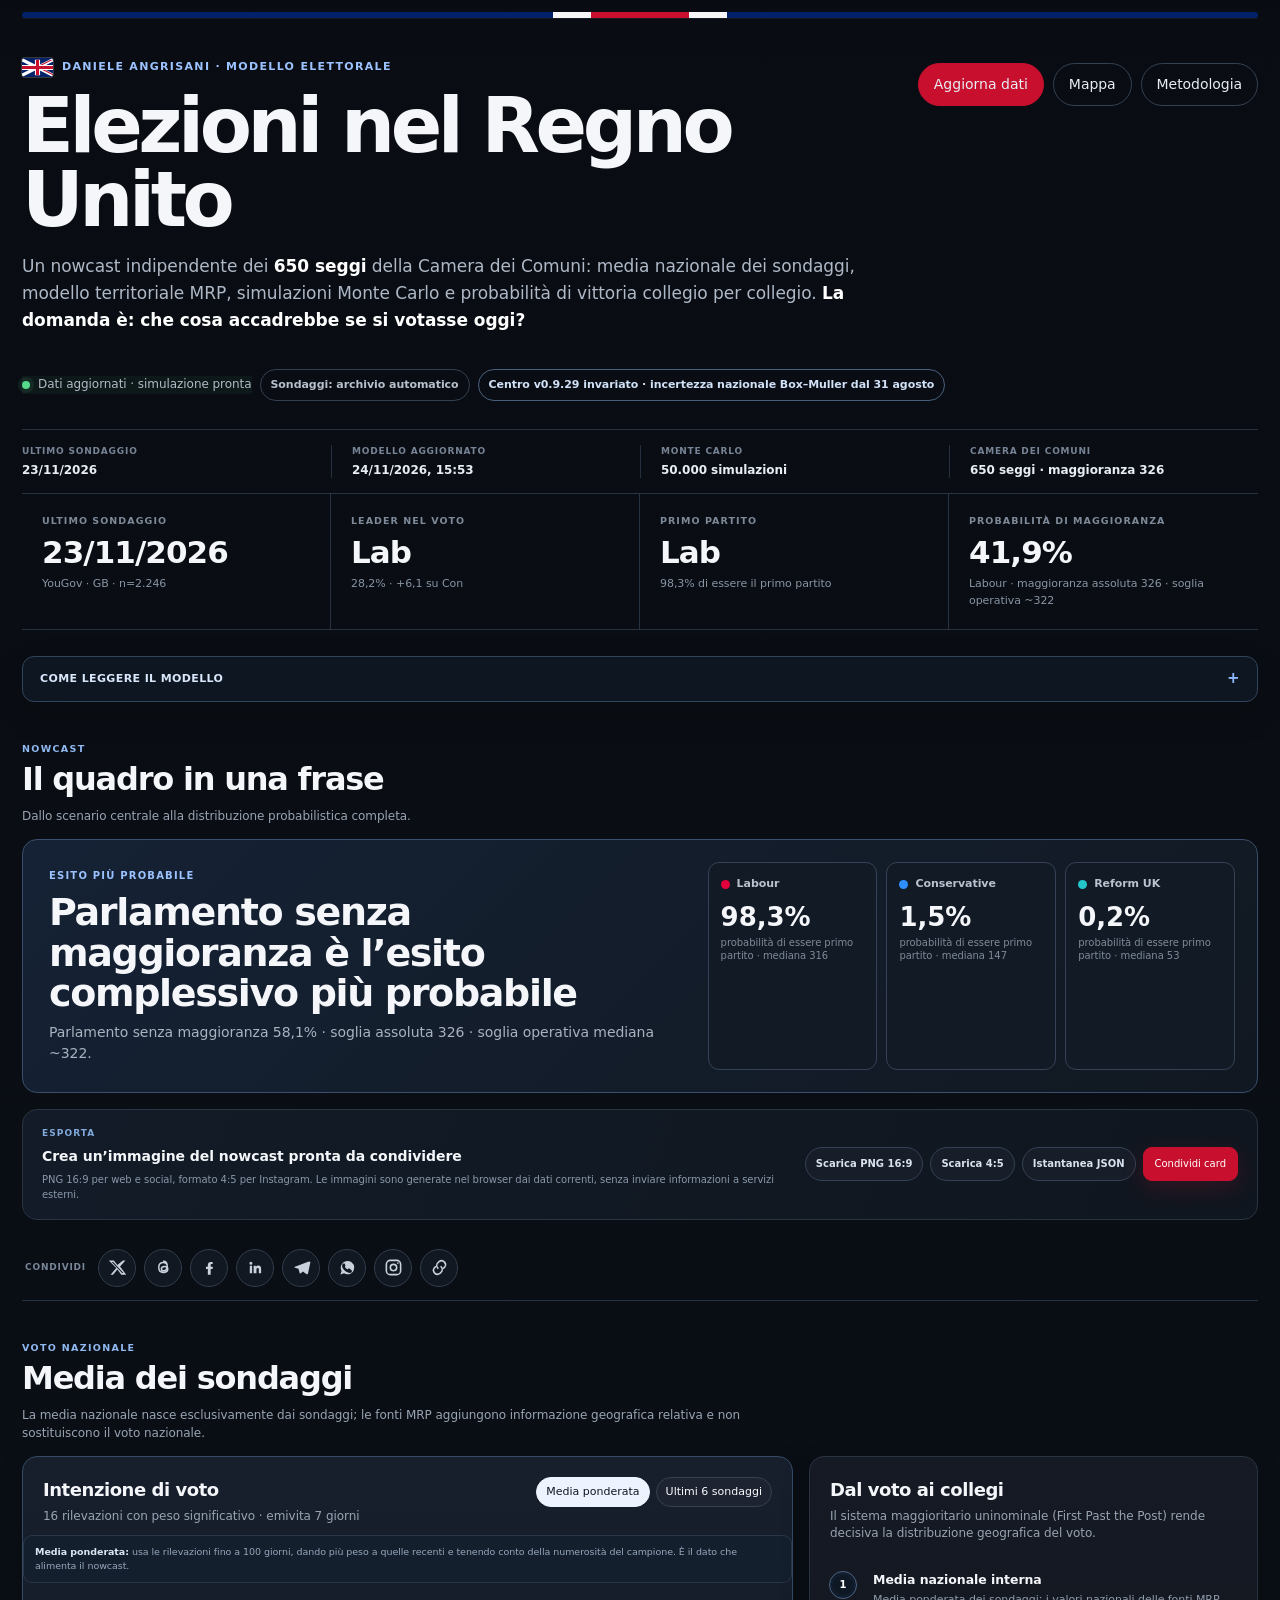
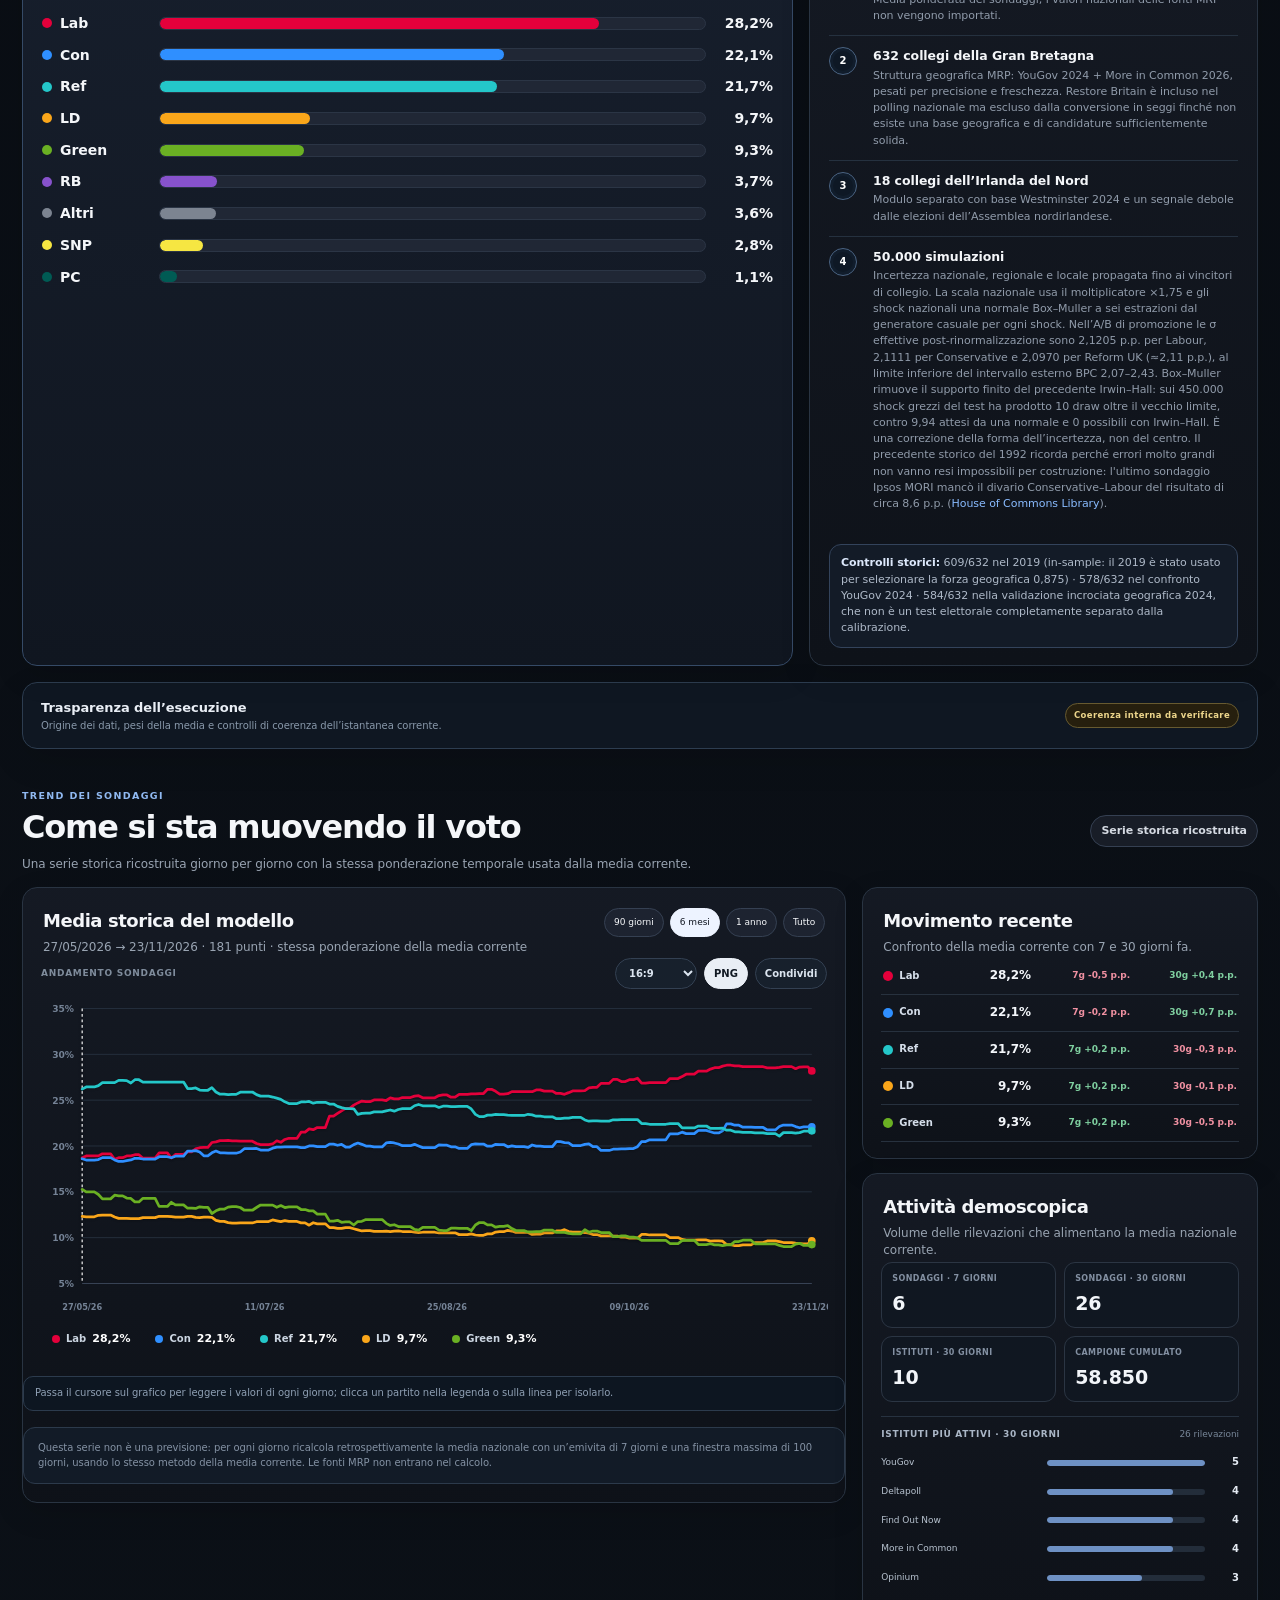
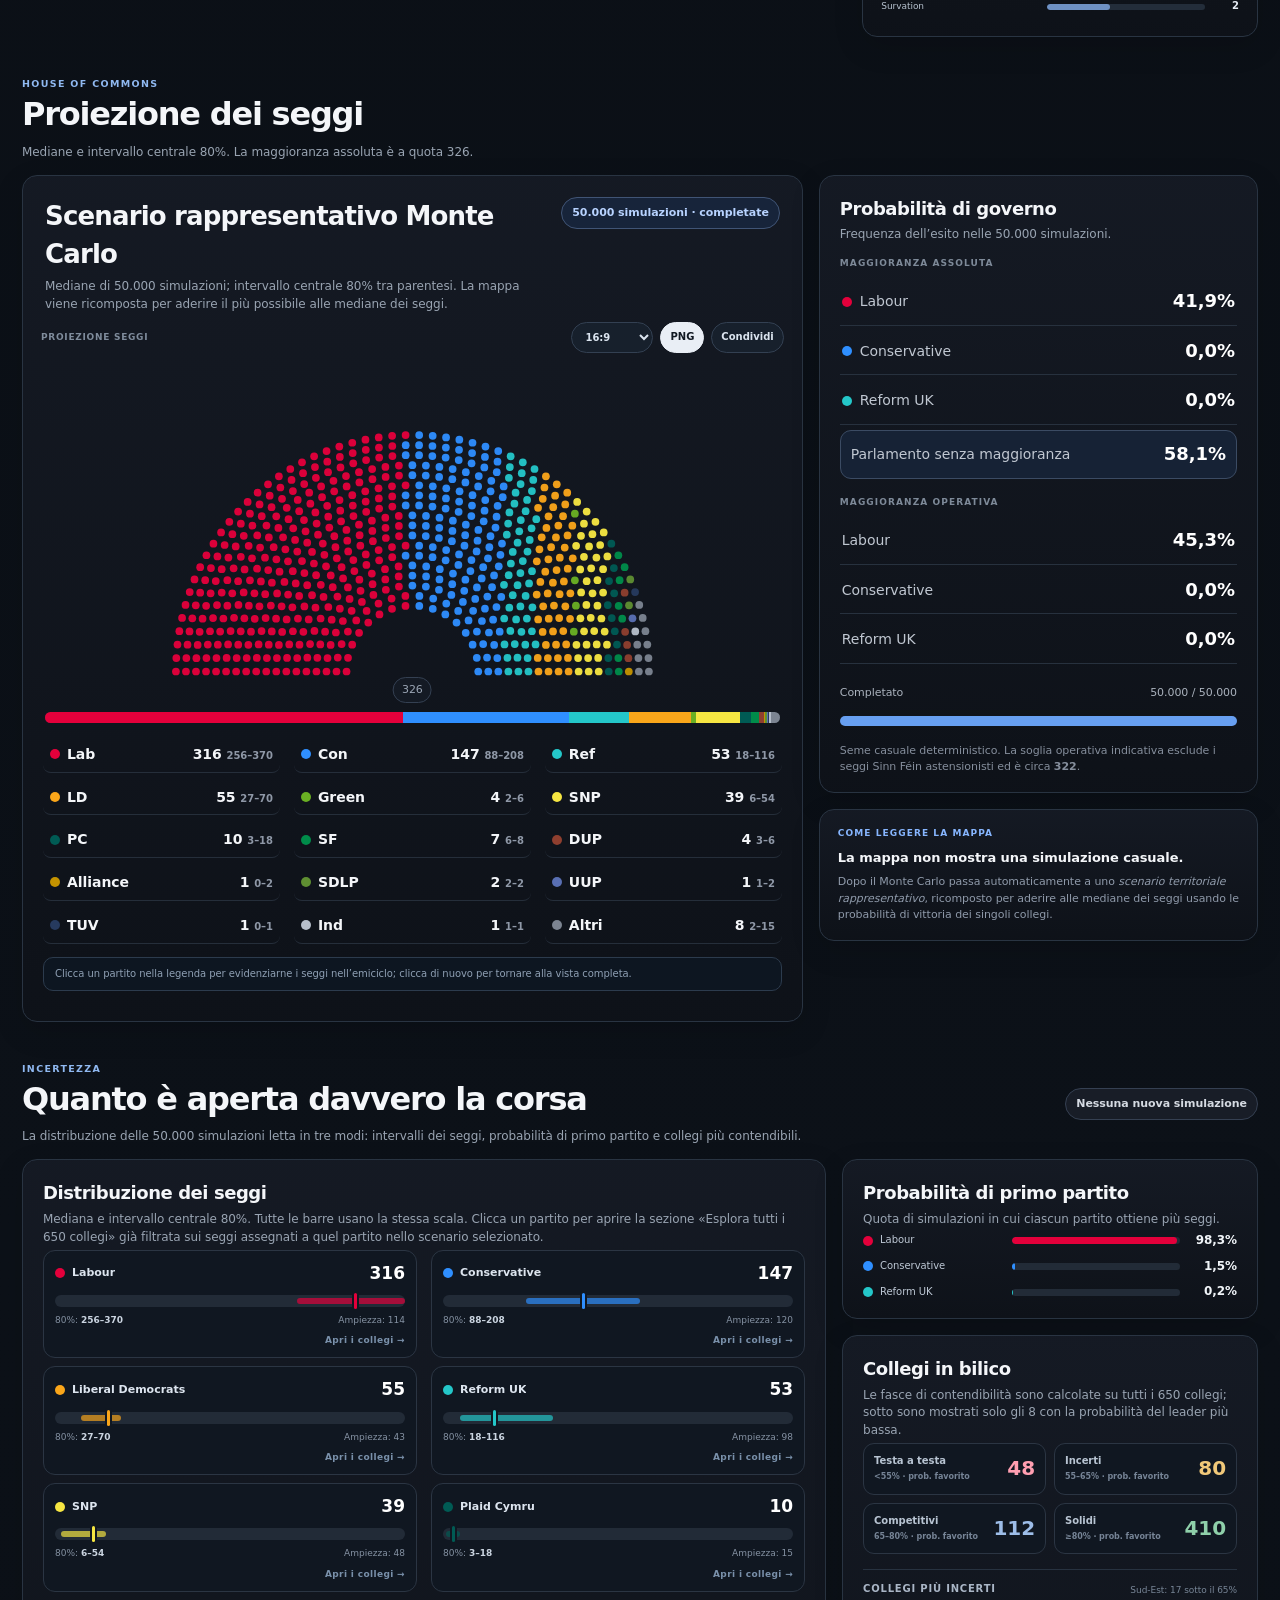
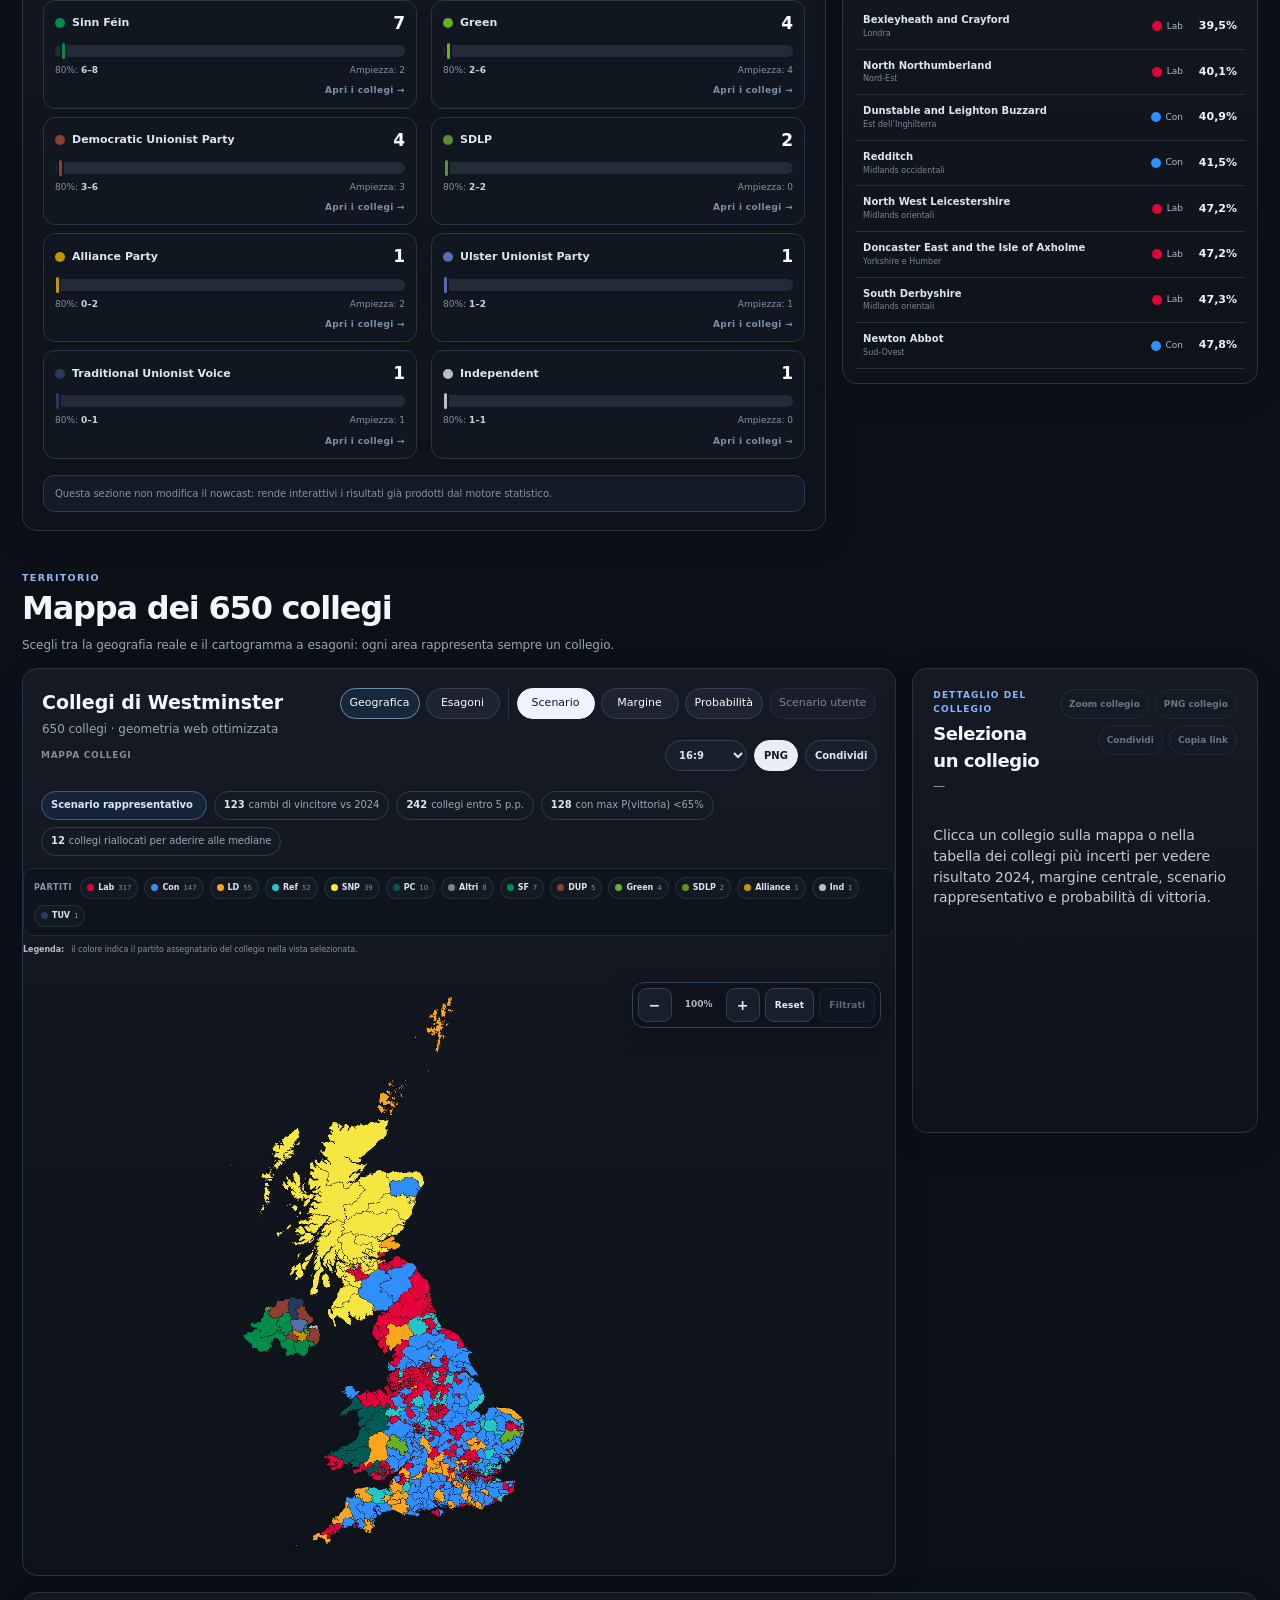
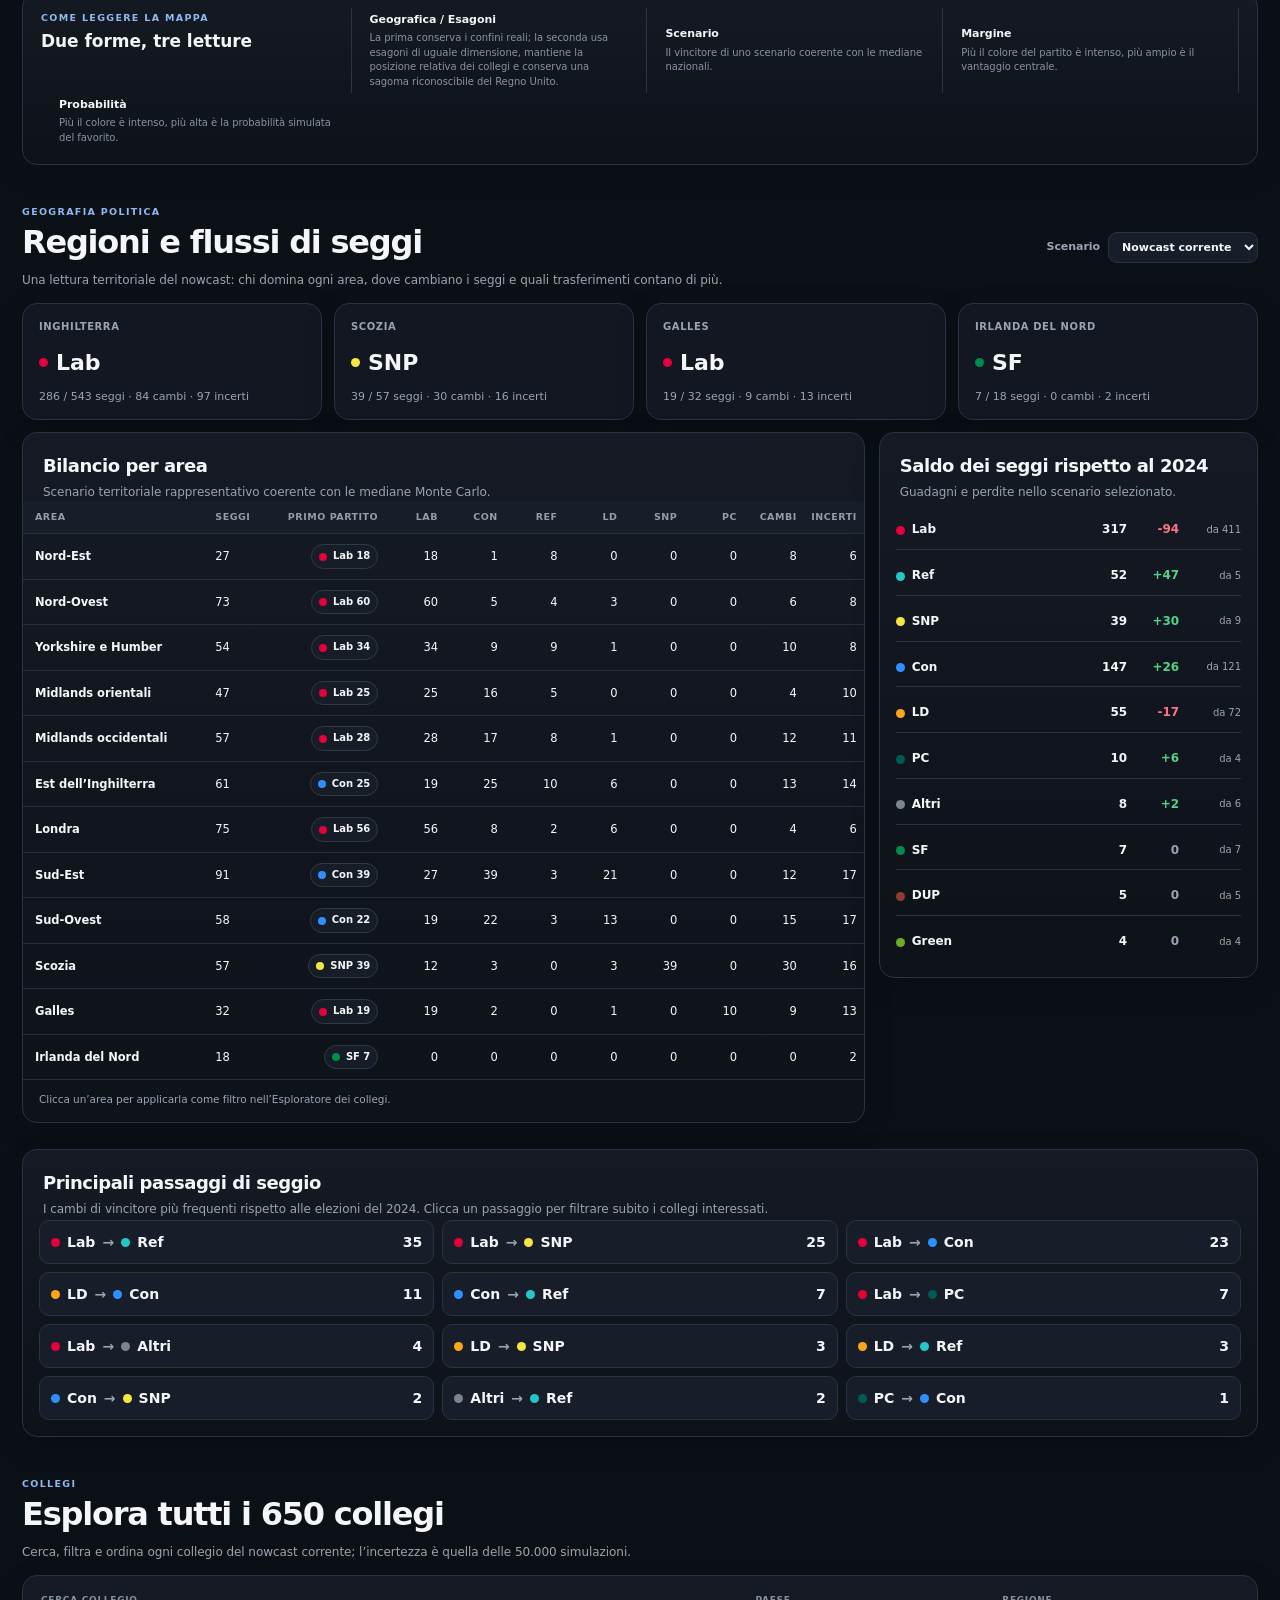
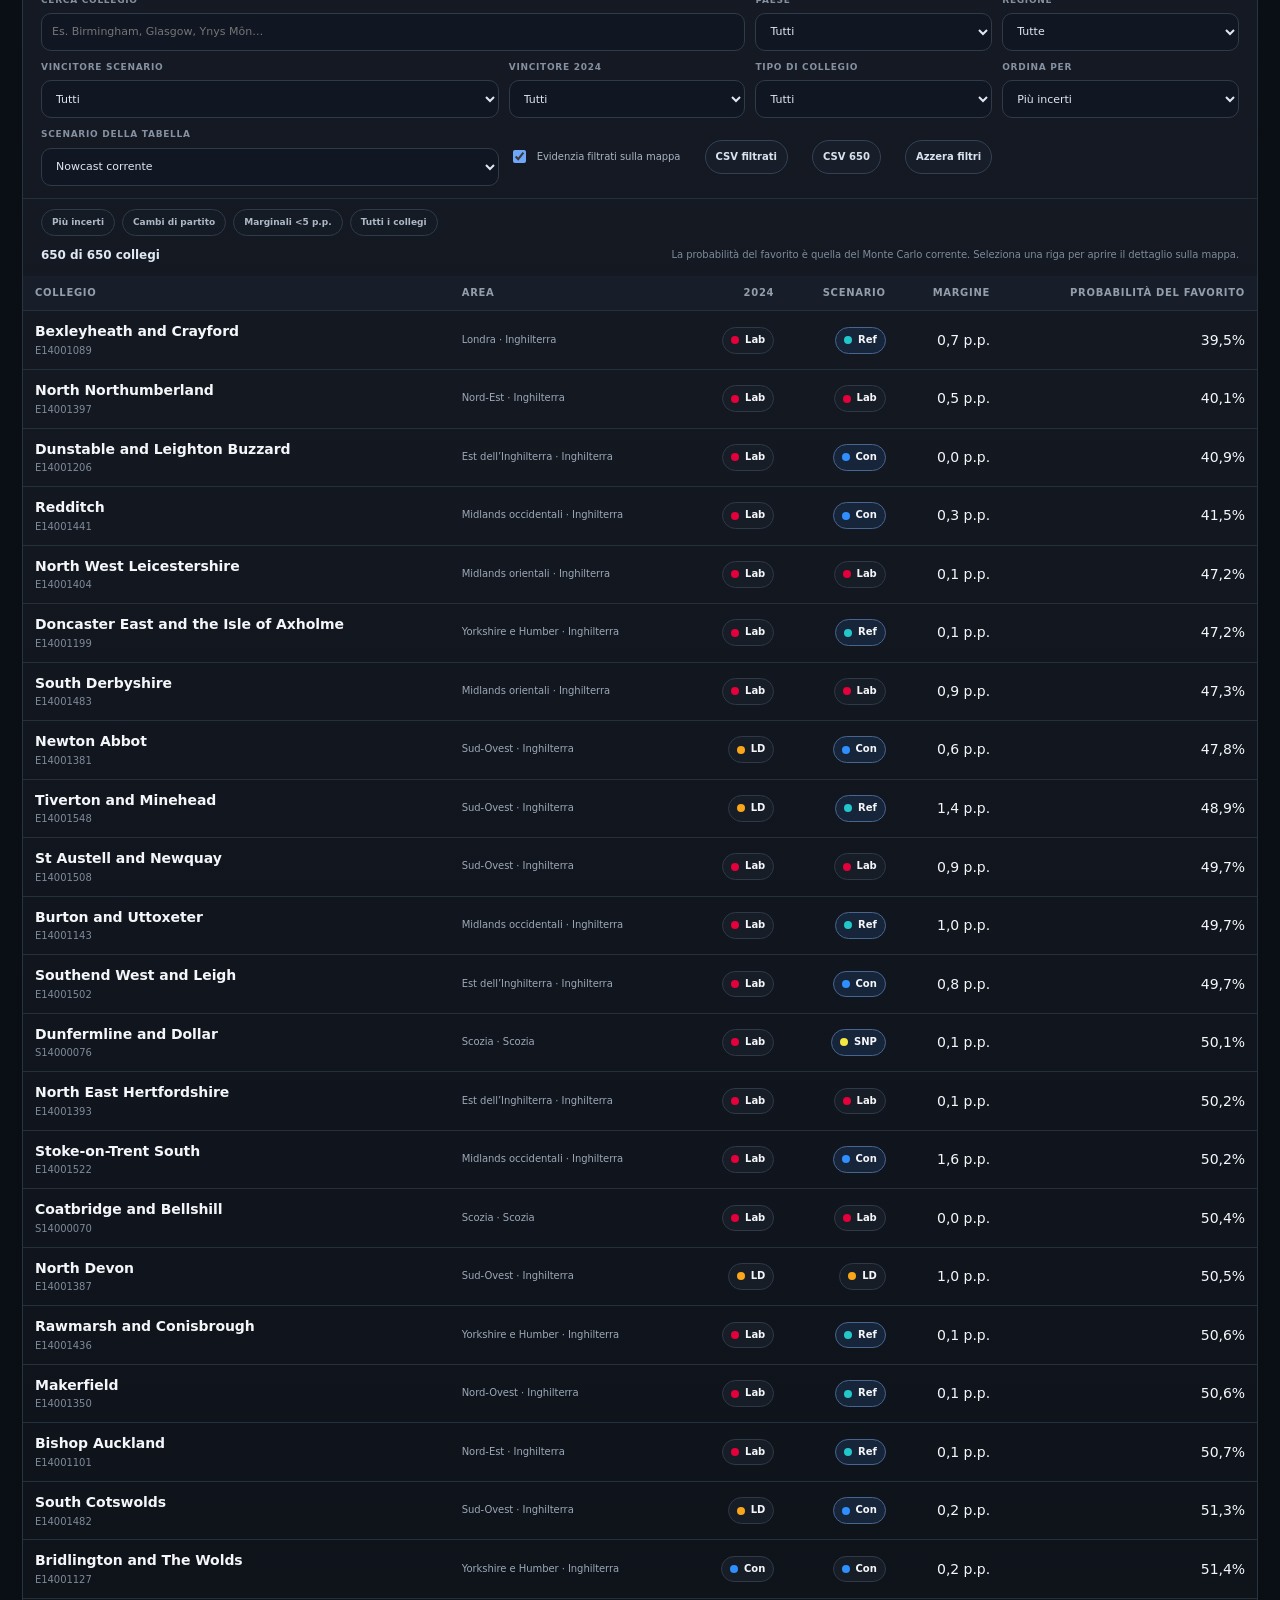
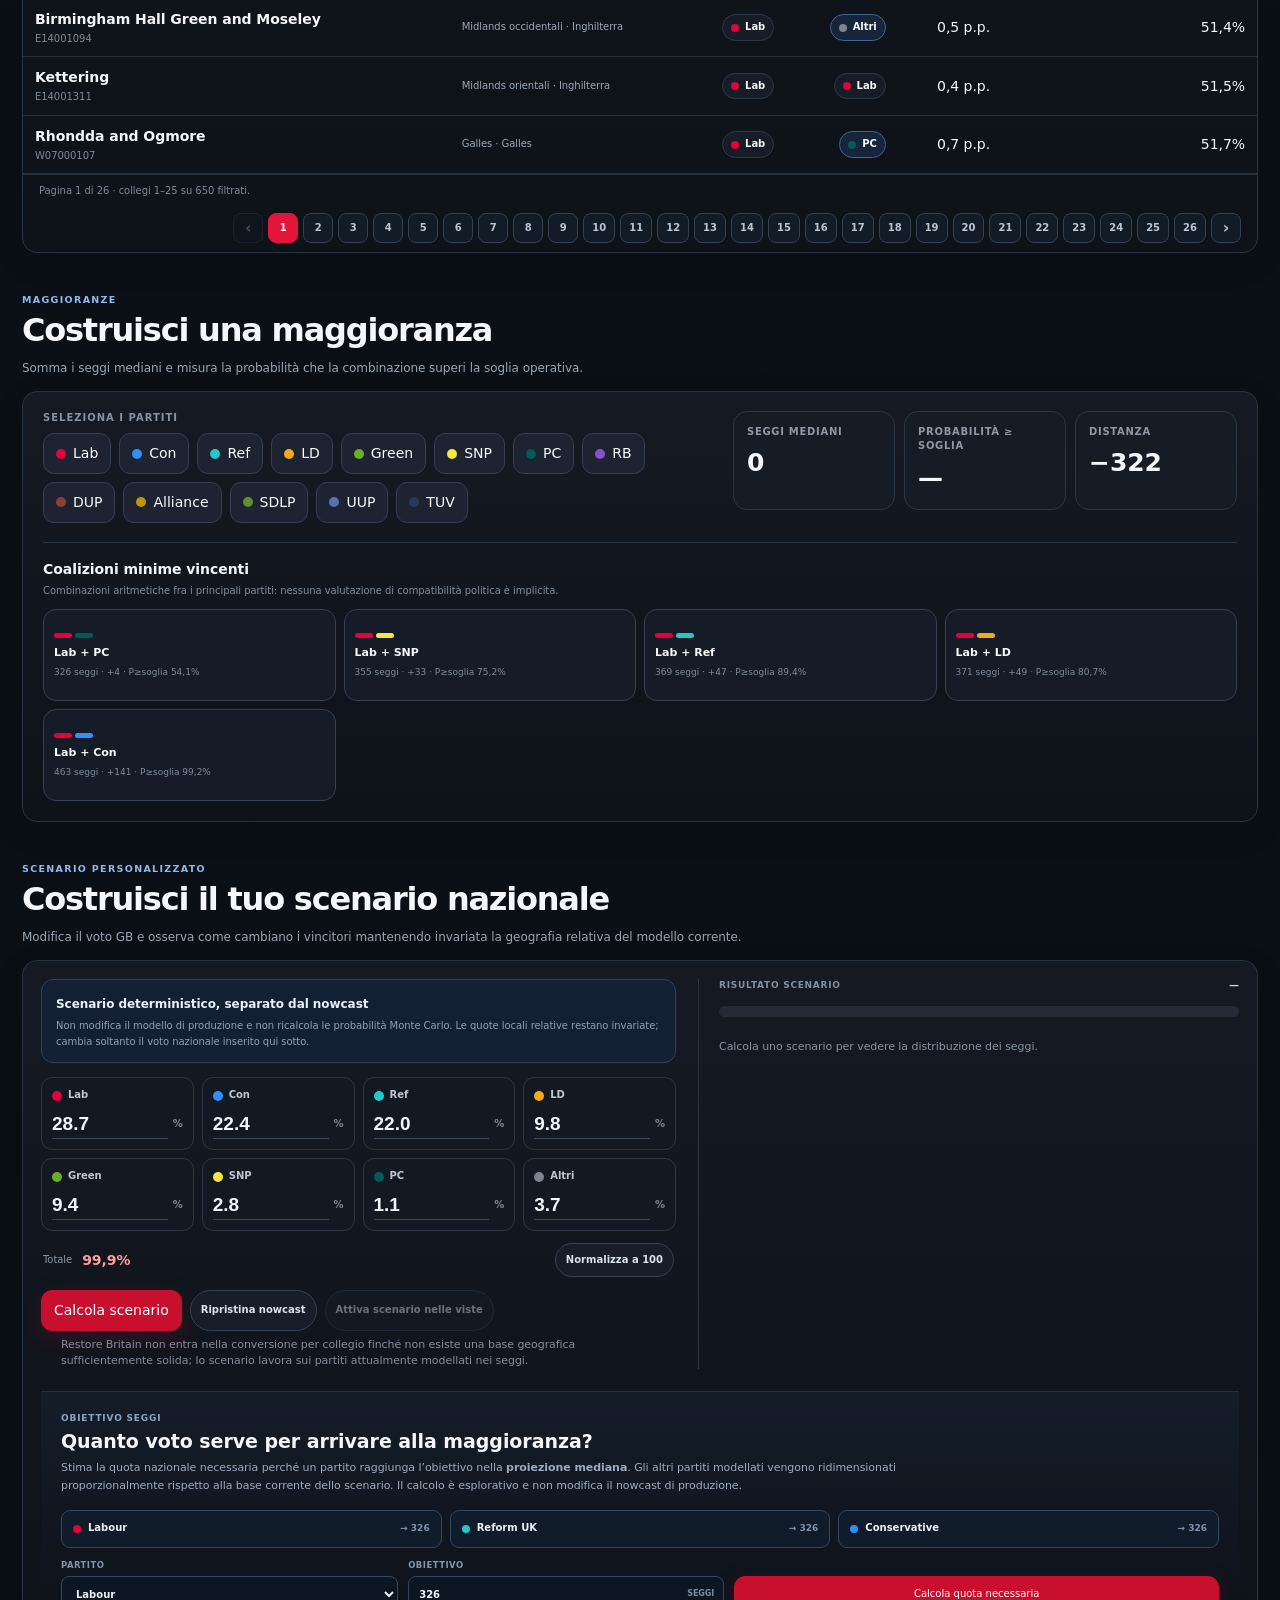
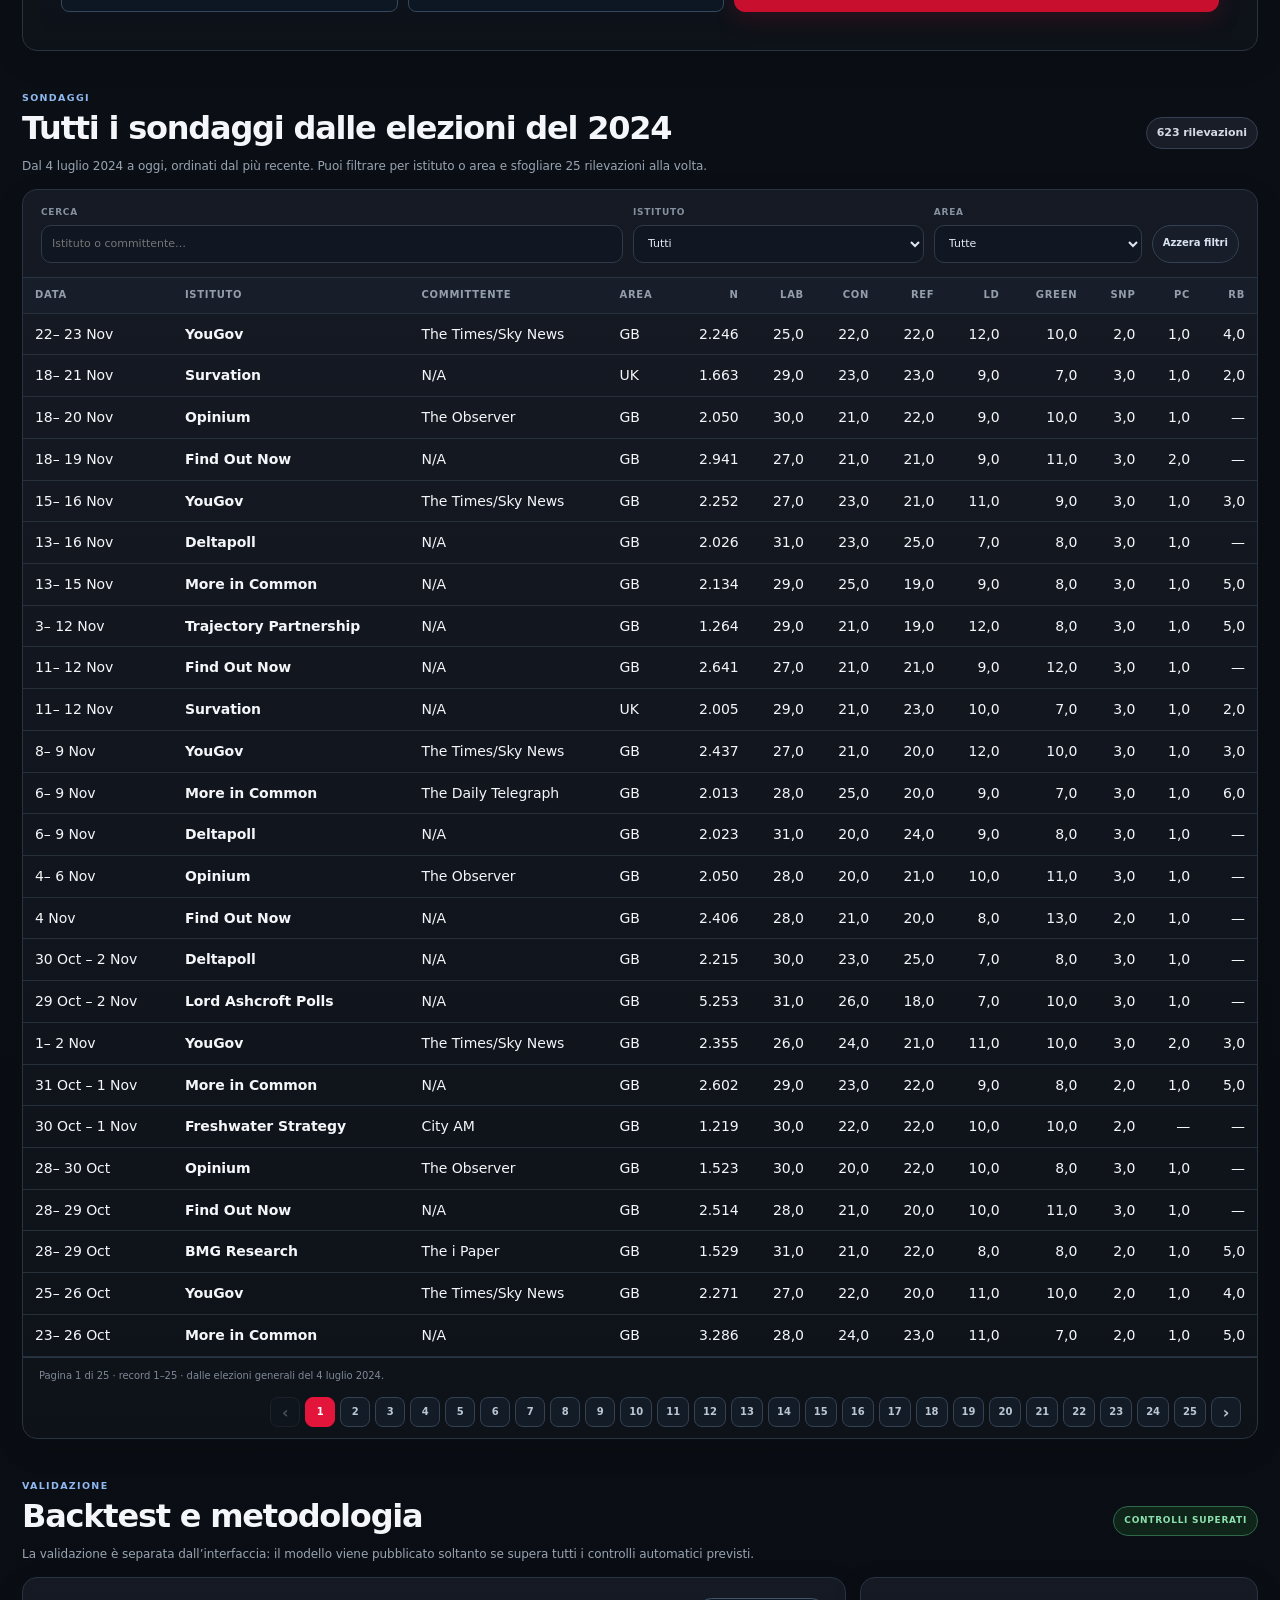
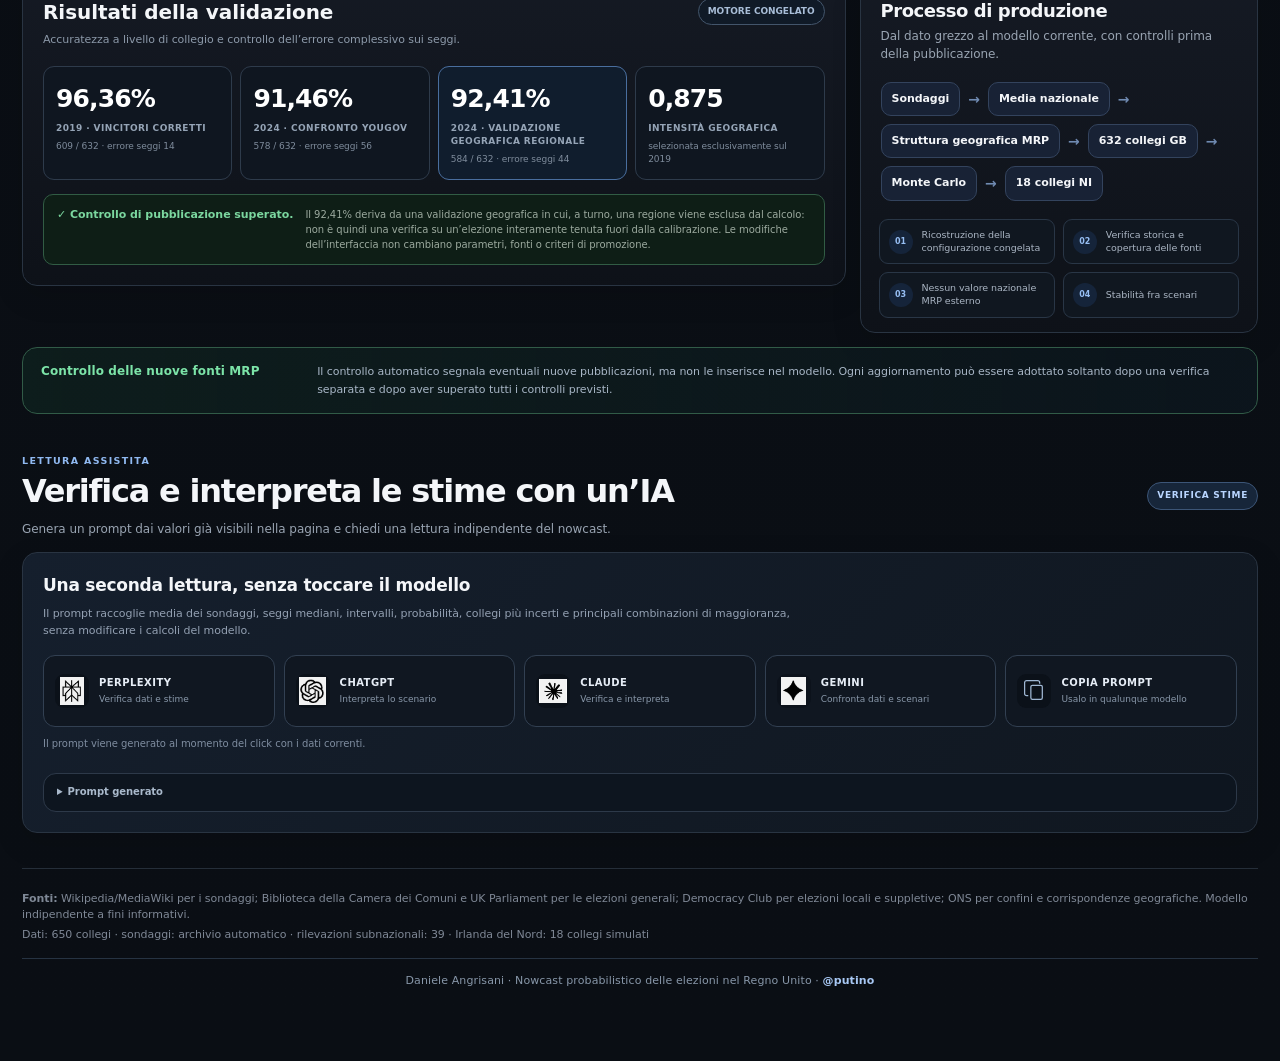
==== commit 8c9e2e8f: "chore: refresh model-generated UK social cards [social-card]" ====
--- a/index.html
+++ b/index.html
@@ -12,8 +12,8 @@
 <meta property="og:url" content="https://angrisanidj.github.io/modello-uk/" />
 <meta property="og:title" content="Elezioni nel Regno Unito — Sondaggi, seggi e probabilità" />
 <meta property="og:description" content="Nowcast probabilistico della House of Commons: sondaggi, proiezione dei seggi, Monte Carlo e probabilità collegio per collegio." />
-<meta property="og:image" content="https://angrisanidj.github.io/modello-uk/social-card-uk-v2.png?v=20261120-39863a0e" />
-<meta property="og:image:secure_url" content="https://angrisanidj.github.io/modello-uk/social-card-uk-v2.png?v=20261120-39863a0e" />
+<meta property="og:image" content="https://angrisanidj.github.io/modello-uk/social-card-uk-v2.png?v=20261123-2f532077" />
+<meta property="og:image:secure_url" content="https://angrisanidj.github.io/modello-uk/social-card-uk-v2.png?v=20261123-2f532077" />
 <meta property="og:image:type" content="image/png" />
 <meta property="og:image:width" content="1200" />
 <meta property="og:image:height" content="630" />
@@ -22,7 +22,7 @@
 <meta name="twitter:card" content="summary_large_image" />
 <meta name="twitter:title" content="Elezioni nel Regno Unito — Sondaggi, seggi e probabilità" />
 <meta name="twitter:description" content="Nowcast probabilistico della House of Commons: sondaggi, seggi, collegi e probabilità." />
-<meta name="twitter:image" content="https://angrisanidj.github.io/modello-uk/social-card-uk-v2.png?v=20261120-39863a0e" />
+<meta name="twitter:image" content="https://angrisanidj.github.io/modello-uk/social-card-uk-v2.png?v=20261123-2f532077" />
 <meta name="twitter:image:alt" content="Nowcast delle elezioni nel Regno Unito — proiezione della House of Commons" />
 <meta name="twitter:url" content="https://angrisanidj.github.io/modello-uk/" />
 <link rel="stylesheet" href="styles.css?v=1.0" />
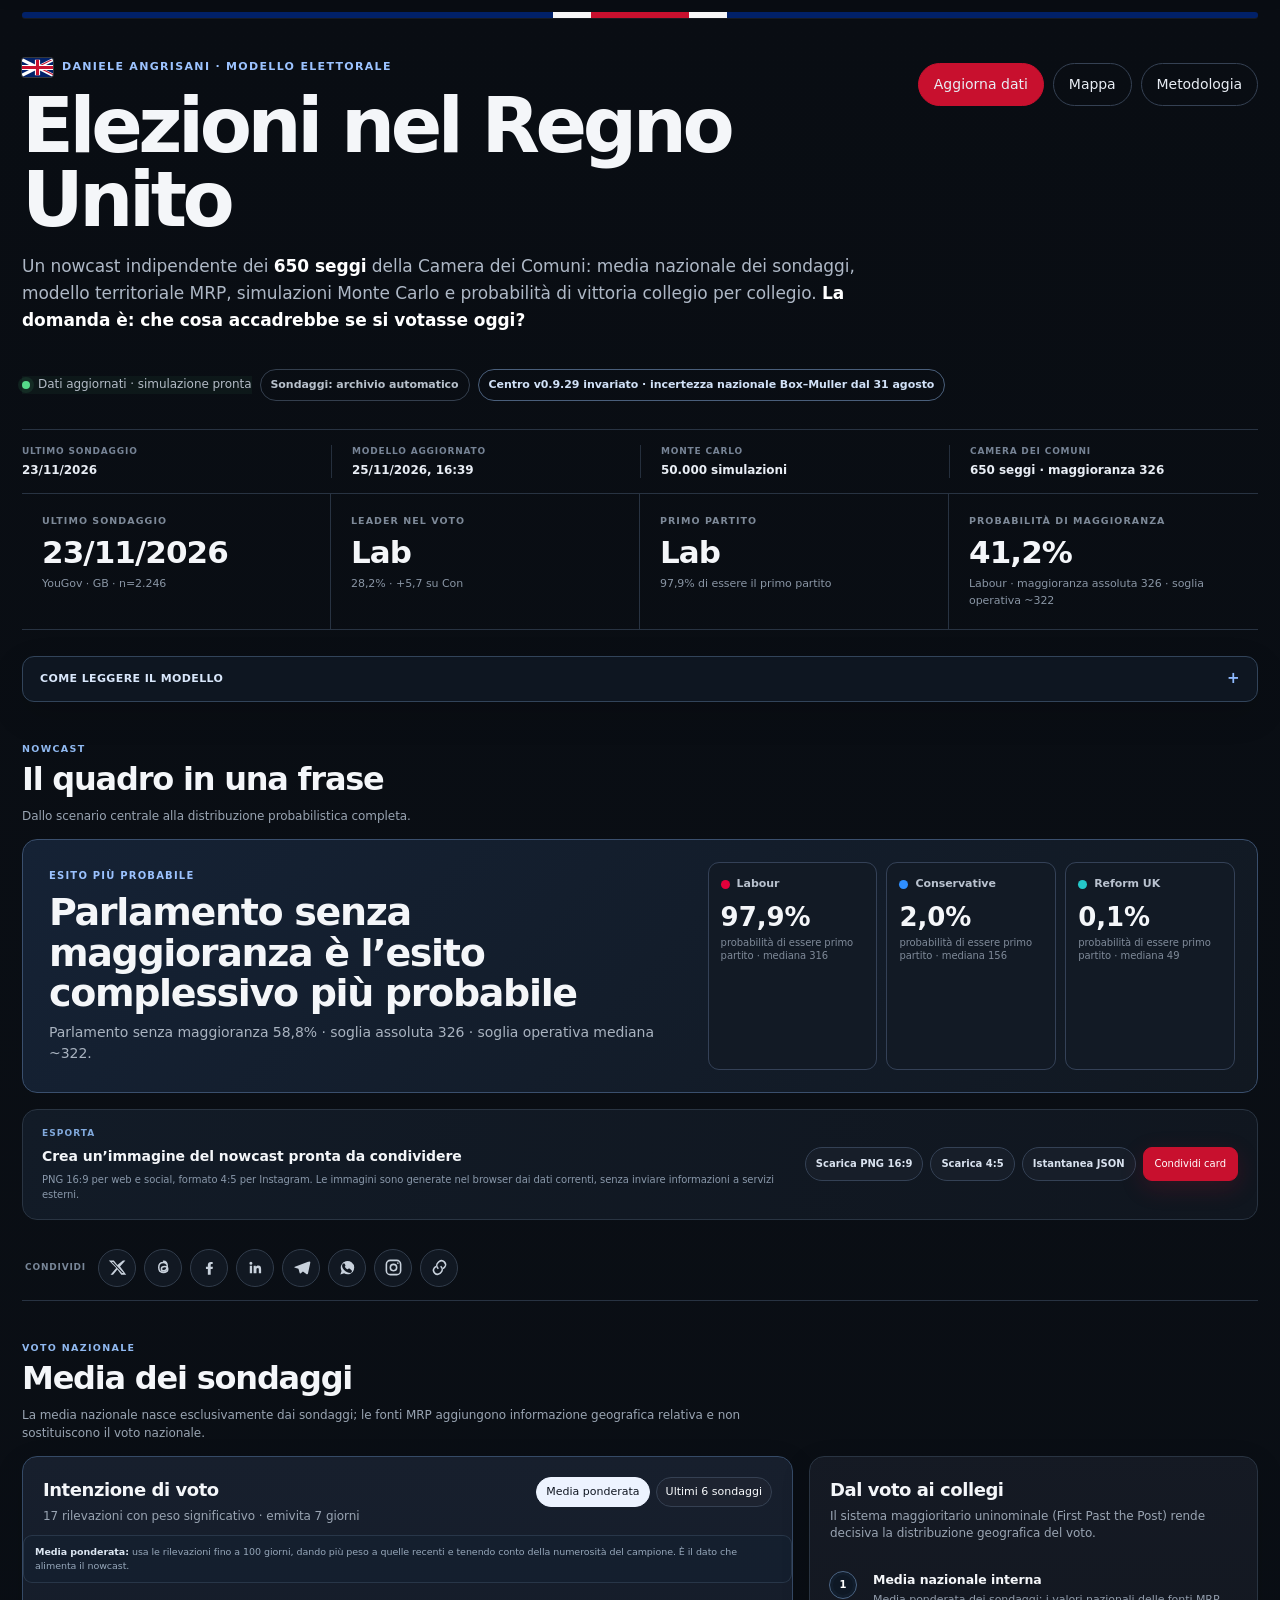
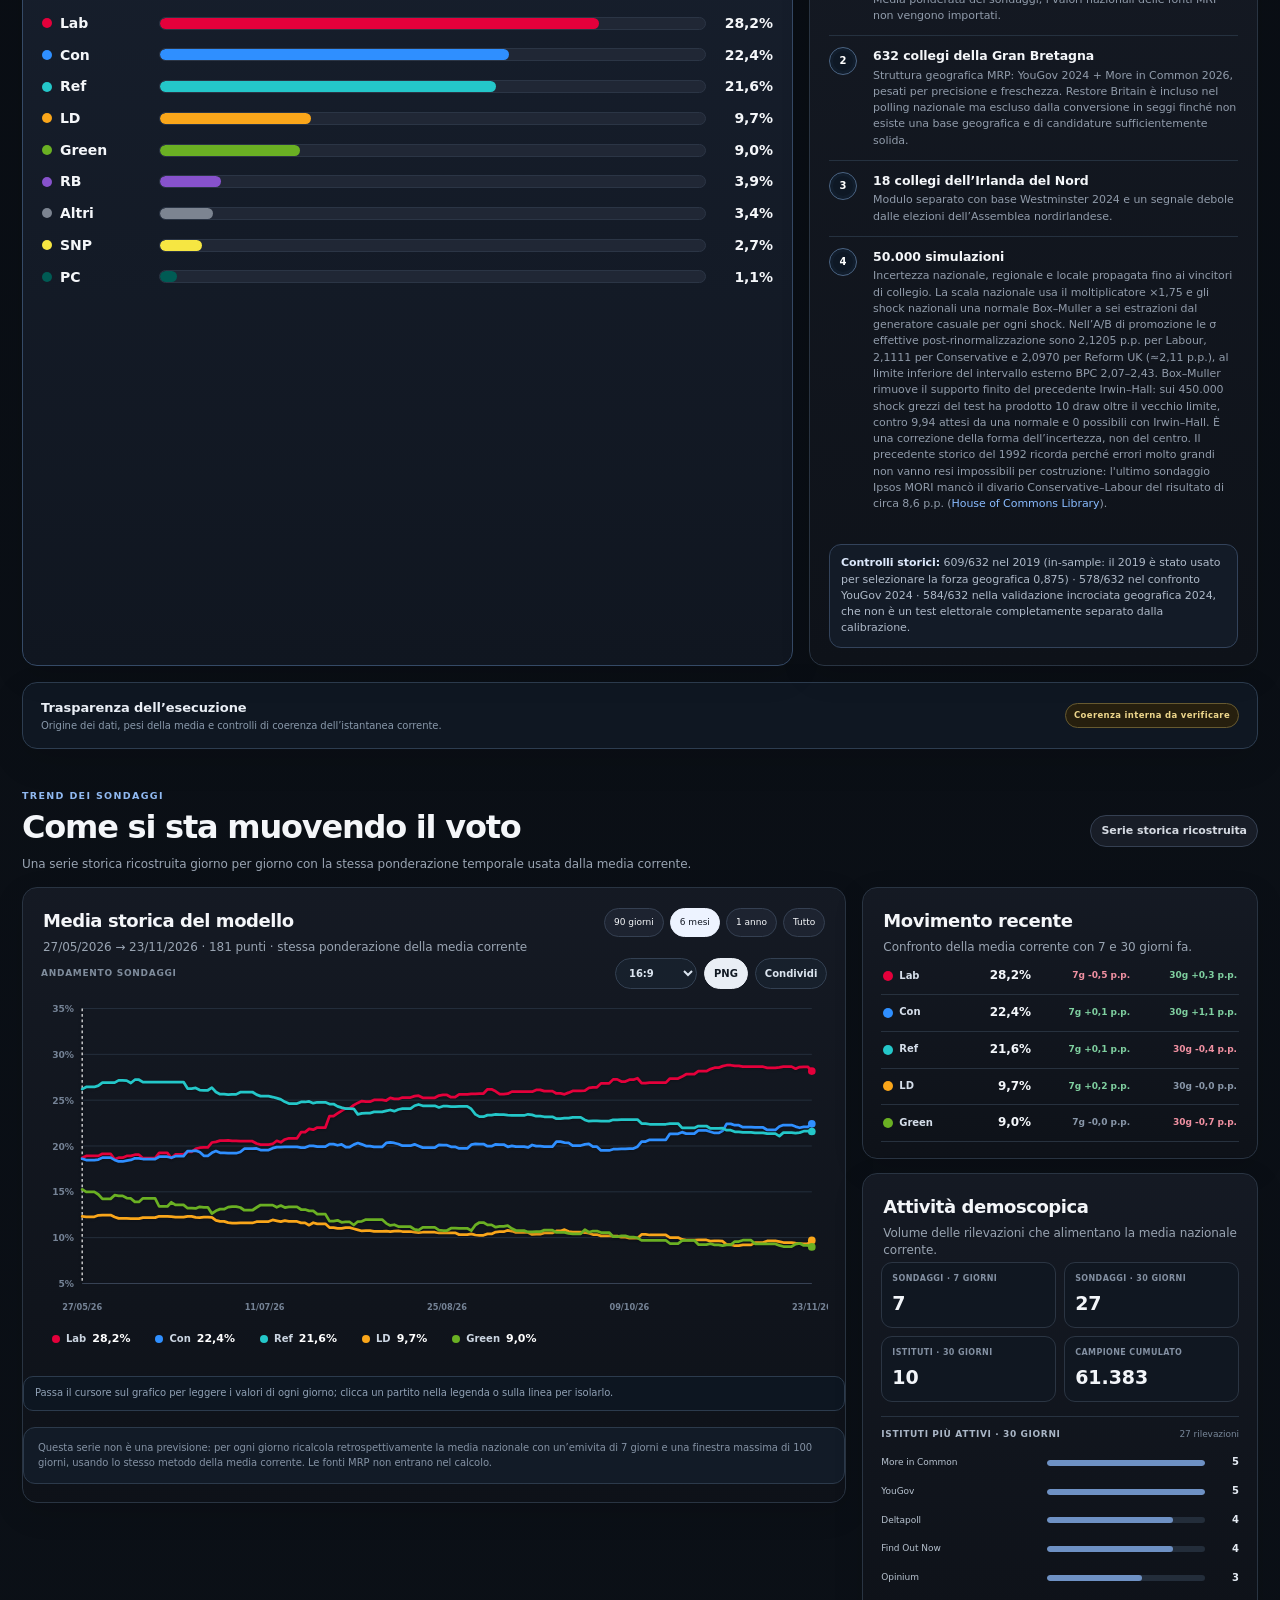
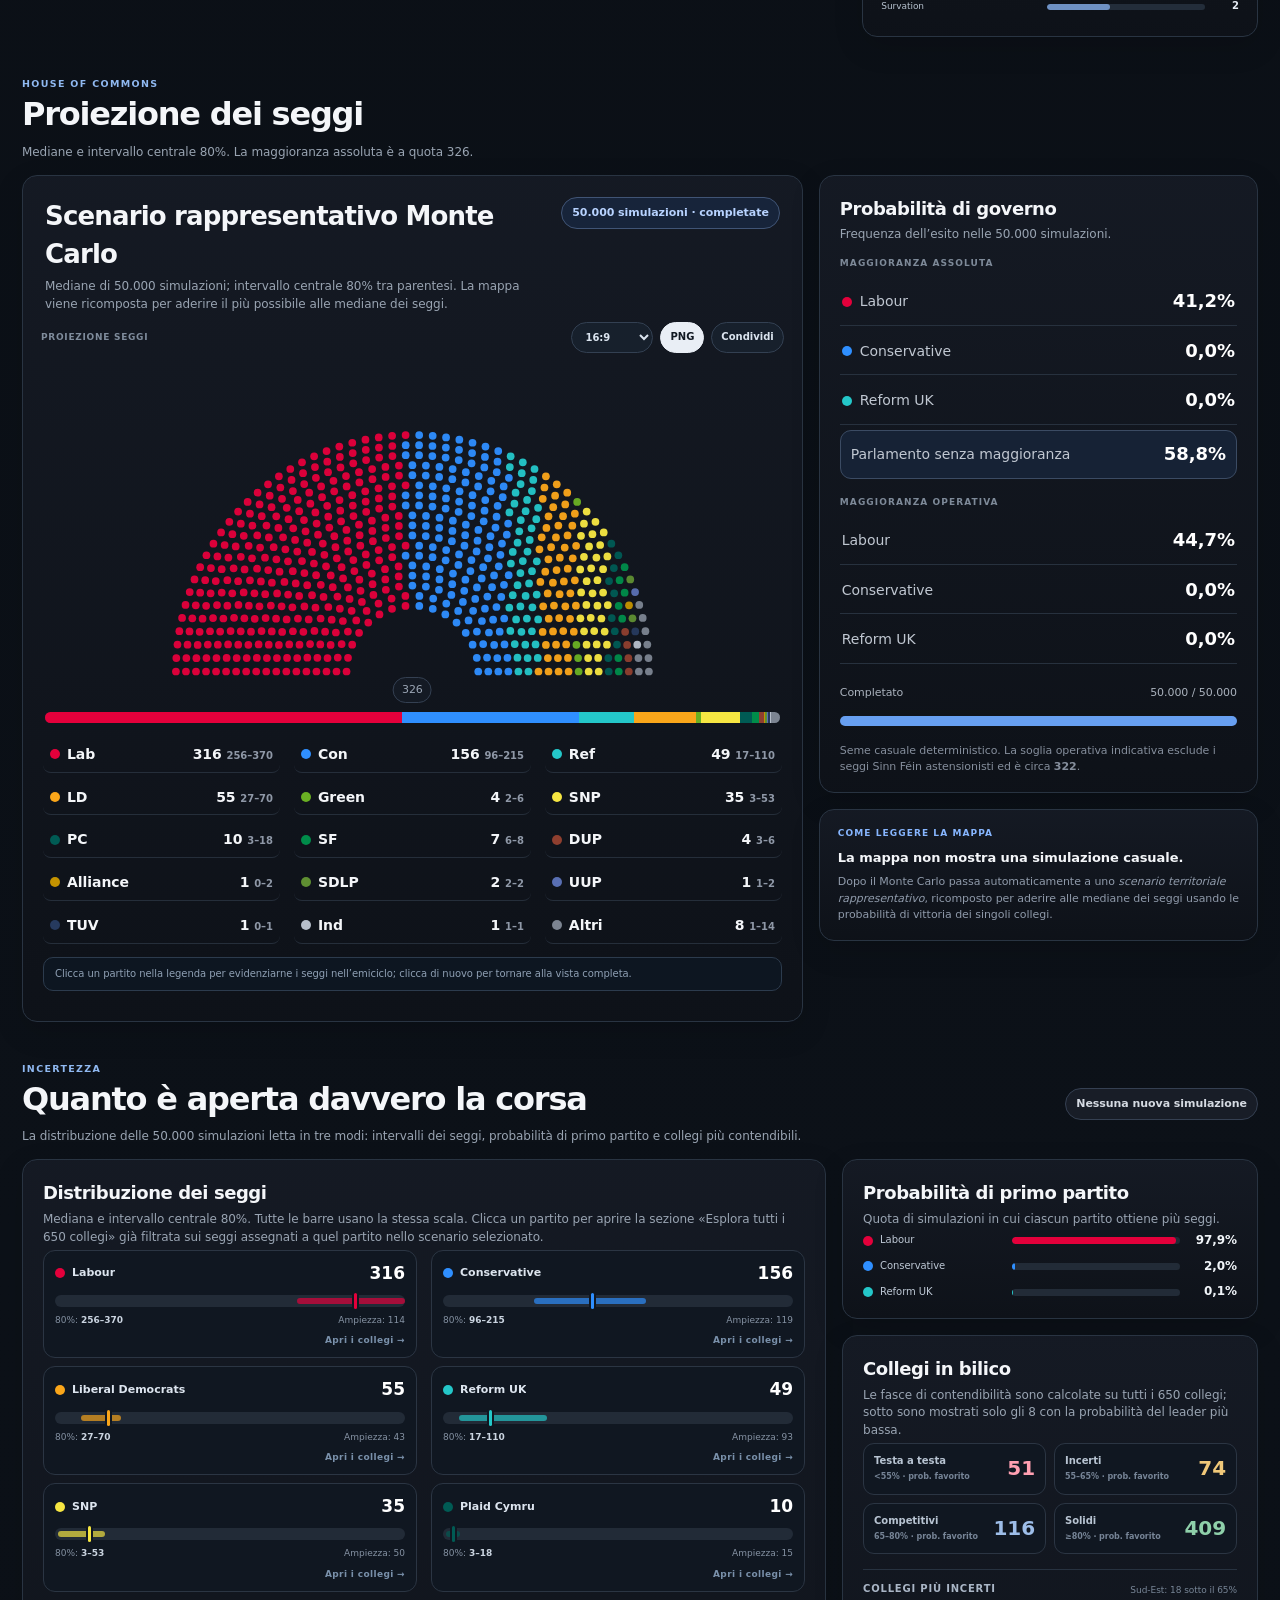
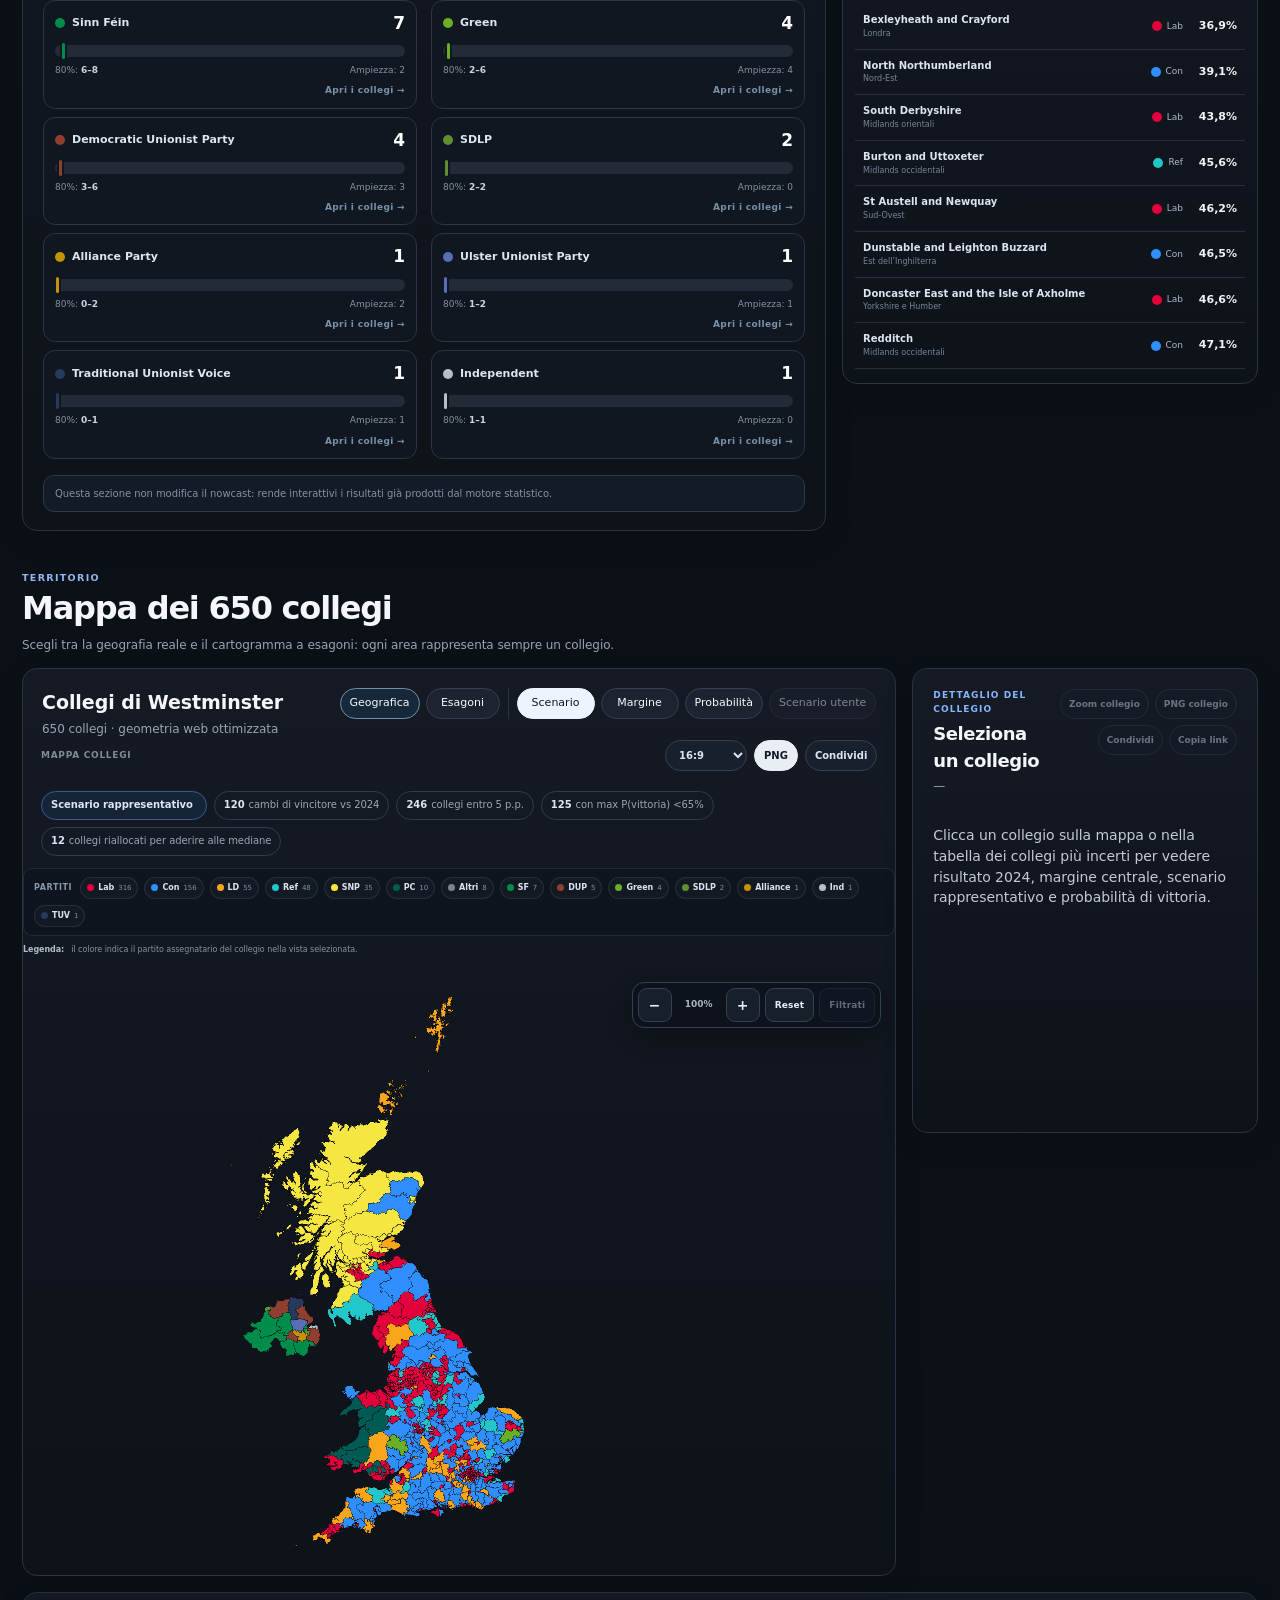
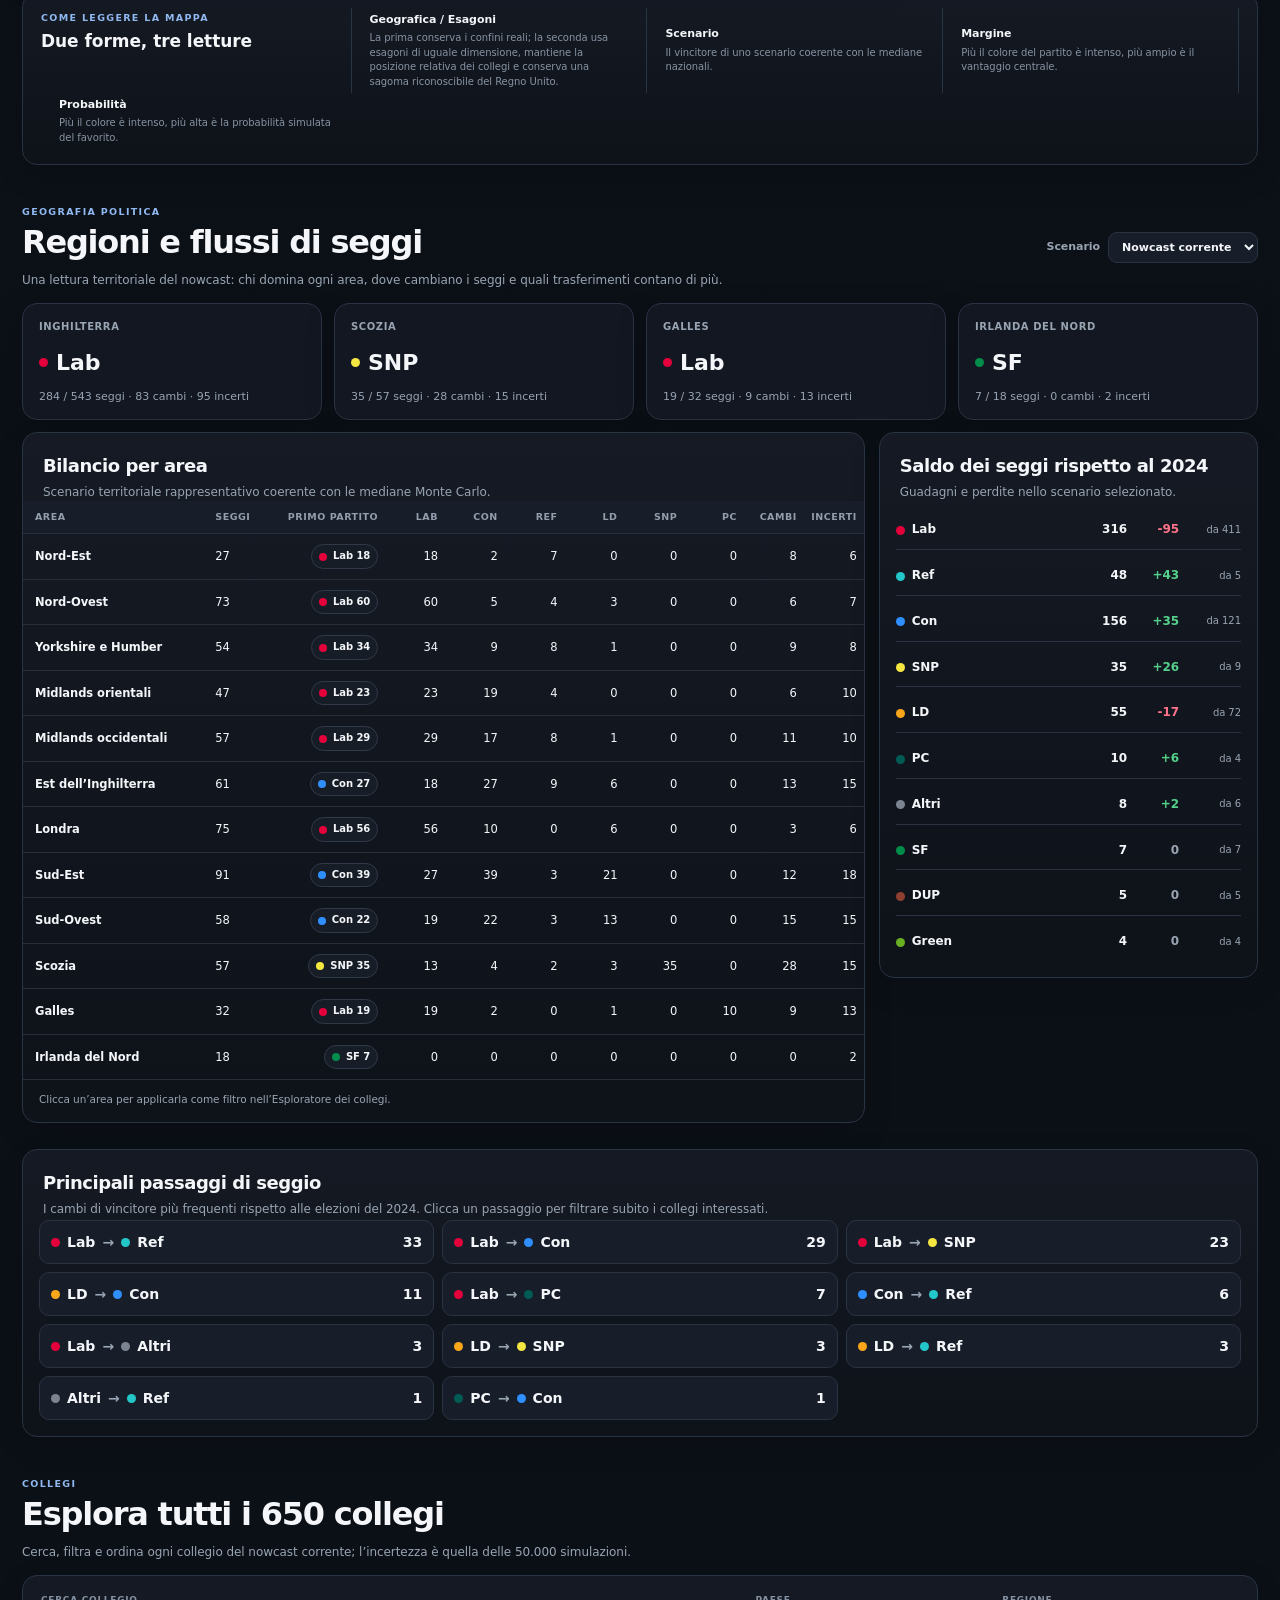
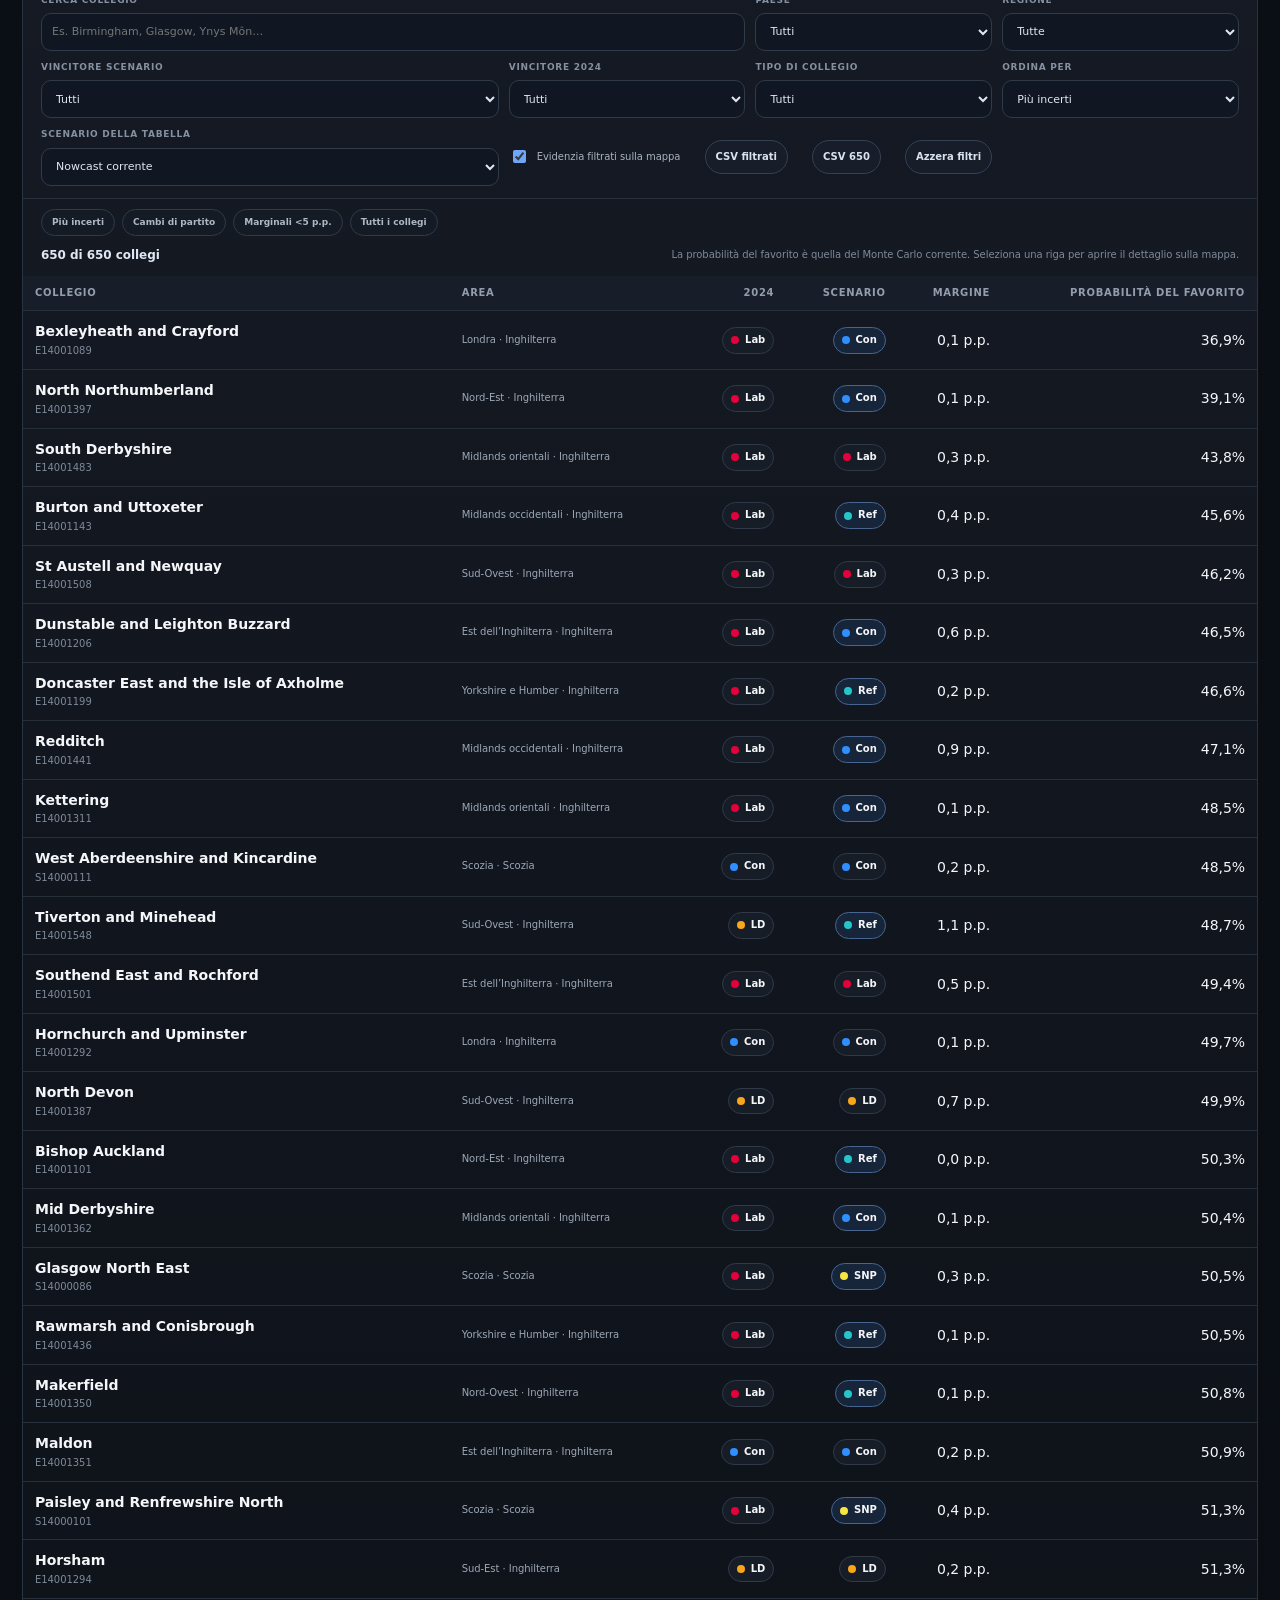
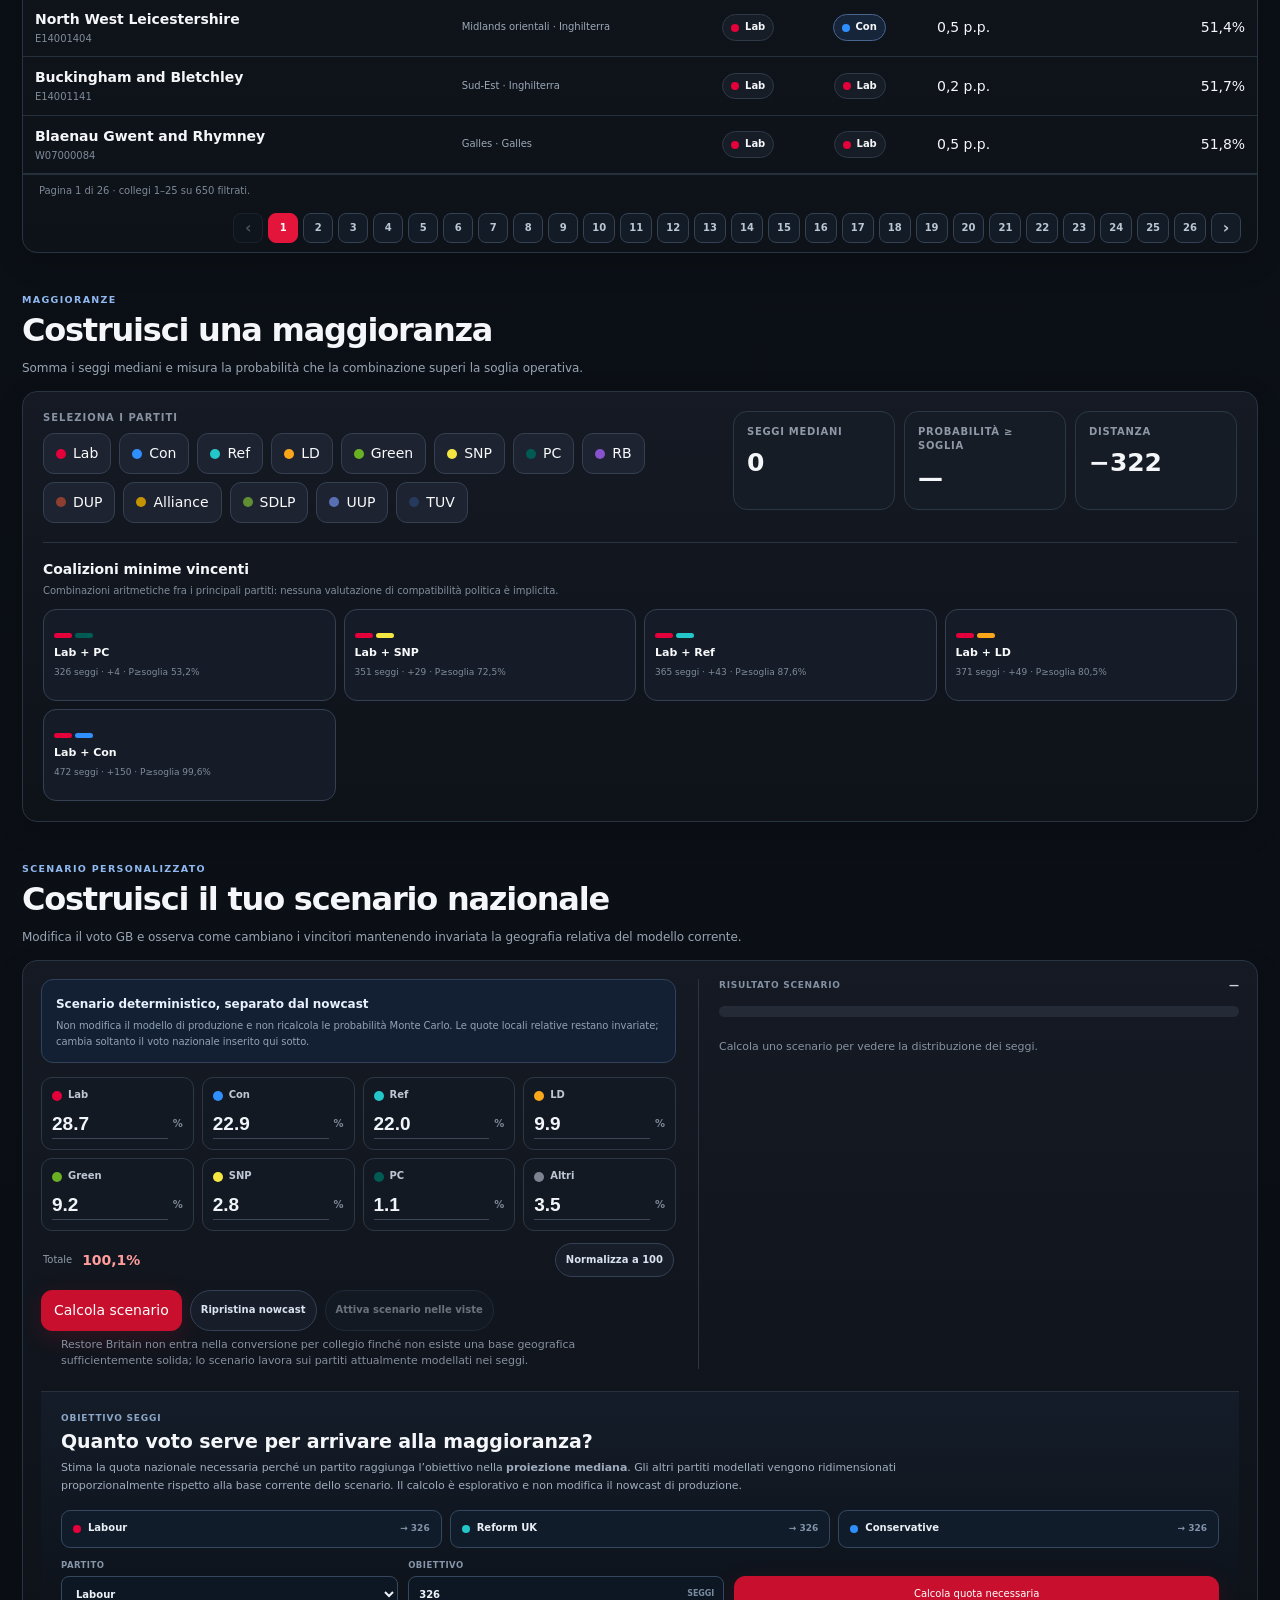
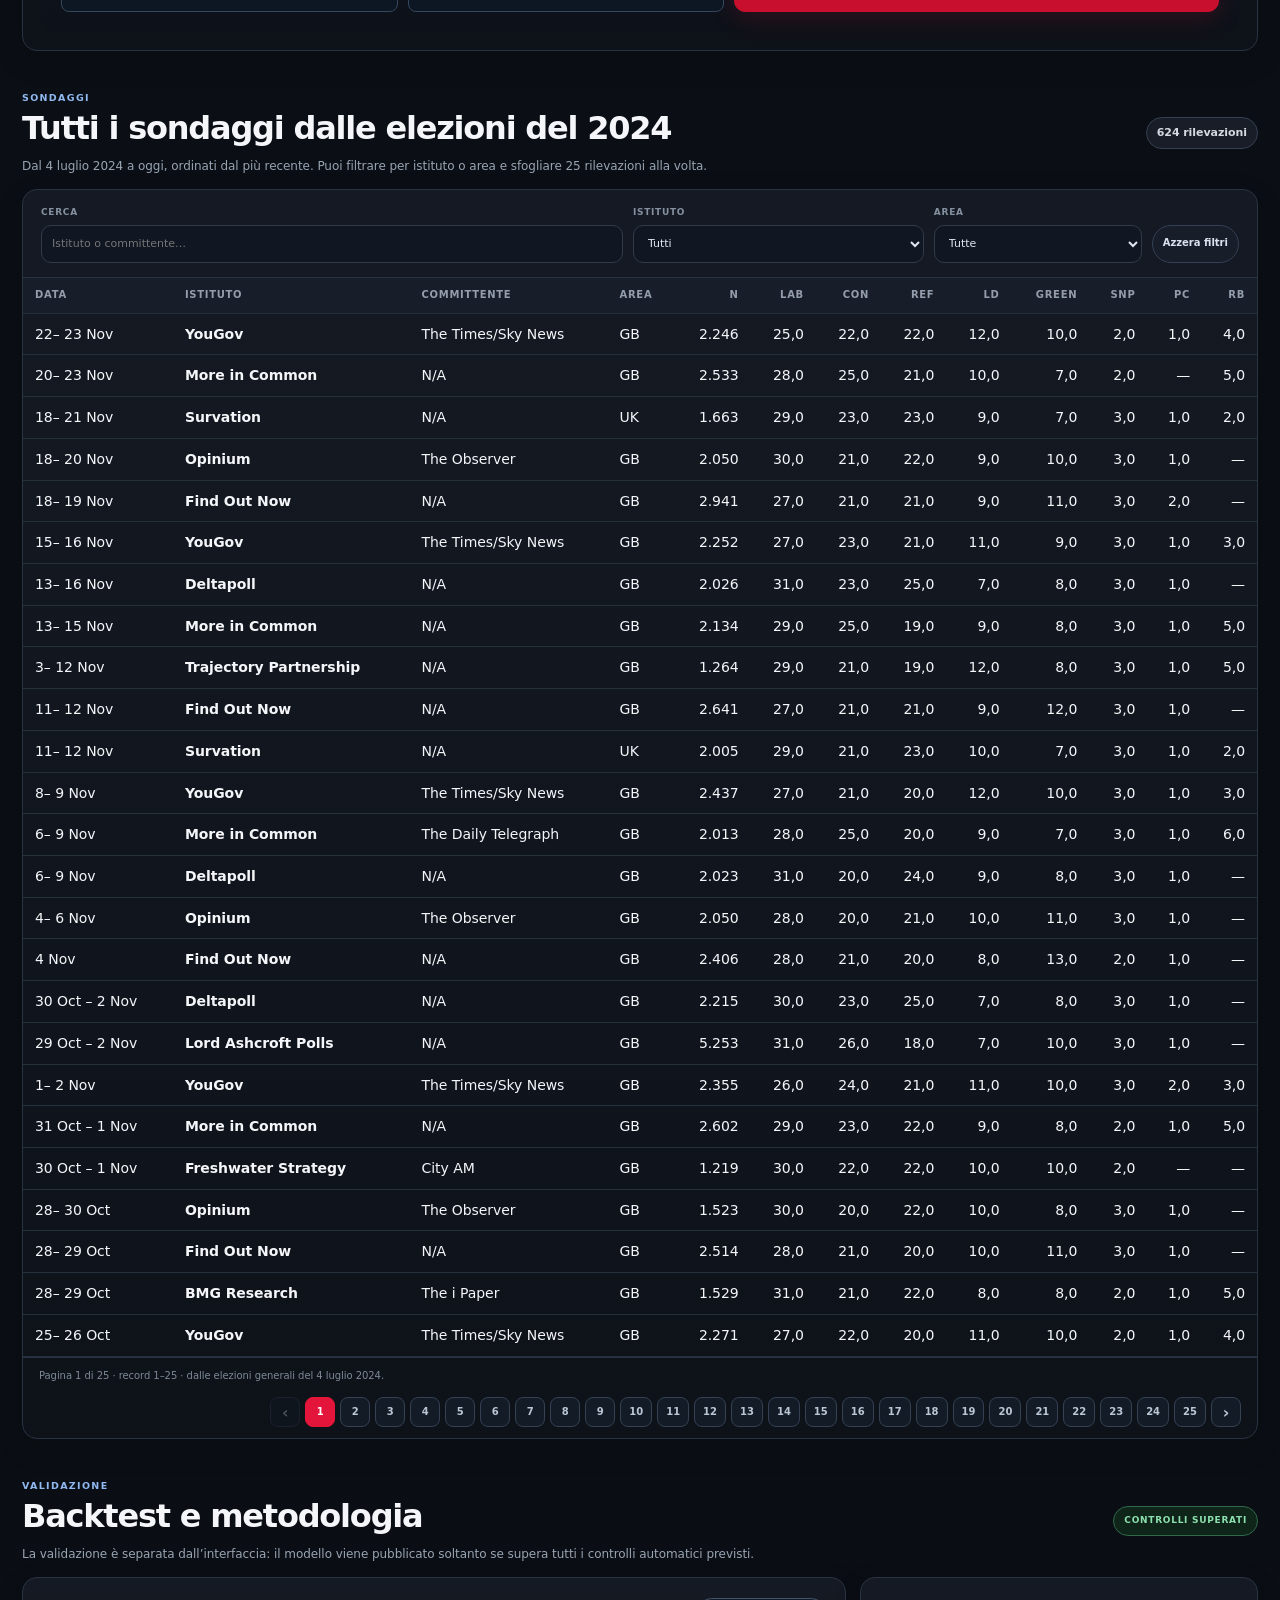
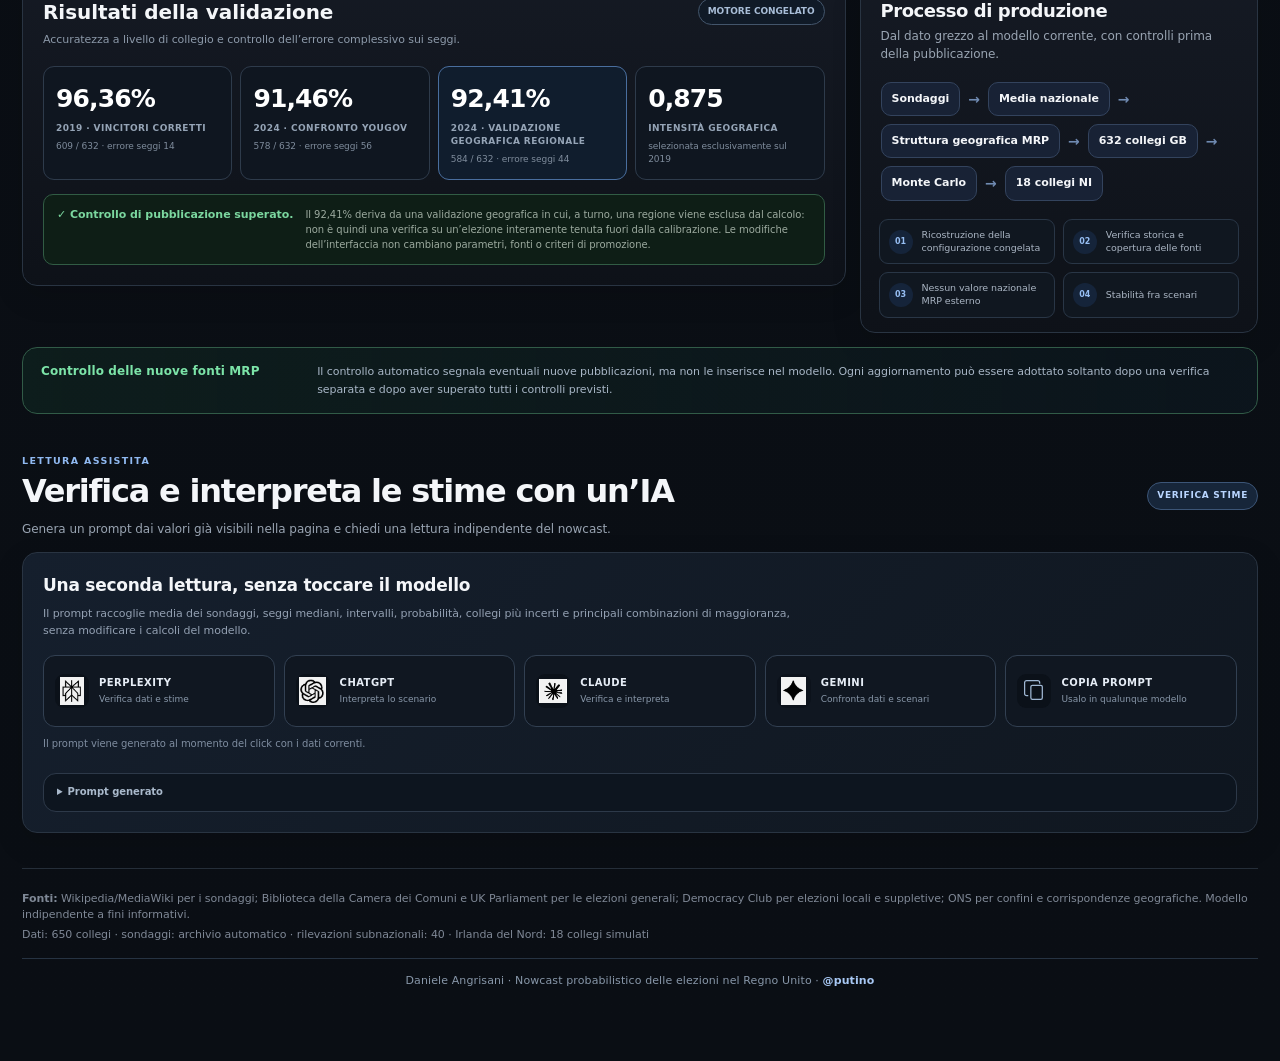
==== commit 7d931bd5: "chore: refresh model-generated UK social cards [social-card]" ====
--- a/index.html
+++ b/index.html
@@ -12,8 +12,8 @@
 <meta property="og:url" content="https://angrisanidj.github.io/modello-uk/" />
 <meta property="og:title" content="Elezioni nel Regno Unito — Sondaggi, seggi e probabilità" />
 <meta property="og:description" content="Nowcast probabilistico della House of Commons: sondaggi, proiezione dei seggi, Monte Carlo e probabilità collegio per collegio." />
-<meta property="og:image" content="https://angrisanidj.github.io/modello-uk/social-card-uk-v2.png?v=20261123-2f532077" />
-<meta property="og:image:secure_url" content="https://angrisanidj.github.io/modello-uk/social-card-uk-v2.png?v=20261123-2f532077" />
+<meta property="og:image" content="https://angrisanidj.github.io/modello-uk/social-card-uk-v2.png?v=20261123-b2b6ddc2" />
+<meta property="og:image:secure_url" content="https://angrisanidj.github.io/modello-uk/social-card-uk-v2.png?v=20261123-b2b6ddc2" />
 <meta property="og:image:type" content="image/png" />
 <meta property="og:image:width" content="1200" />
 <meta property="og:image:height" content="630" />
@@ -22,7 +22,7 @@
 <meta name="twitter:card" content="summary_large_image" />
 <meta name="twitter:title" content="Elezioni nel Regno Unito — Sondaggi, seggi e probabilità" />
 <meta name="twitter:description" content="Nowcast probabilistico della House of Commons: sondaggi, seggi, collegi e probabilità." />
-<meta name="twitter:image" content="https://angrisanidj.github.io/modello-uk/social-card-uk-v2.png?v=20261123-2f532077" />
+<meta name="twitter:image" content="https://angrisanidj.github.io/modello-uk/social-card-uk-v2.png?v=20261123-b2b6ddc2" />
 <meta name="twitter:image:alt" content="Nowcast delle elezioni nel Regno Unito — proiezione della House of Commons" />
 <meta name="twitter:url" content="https://angrisanidj.github.io/modello-uk/" />
 <link rel="stylesheet" href="styles.css?v=1.0" />
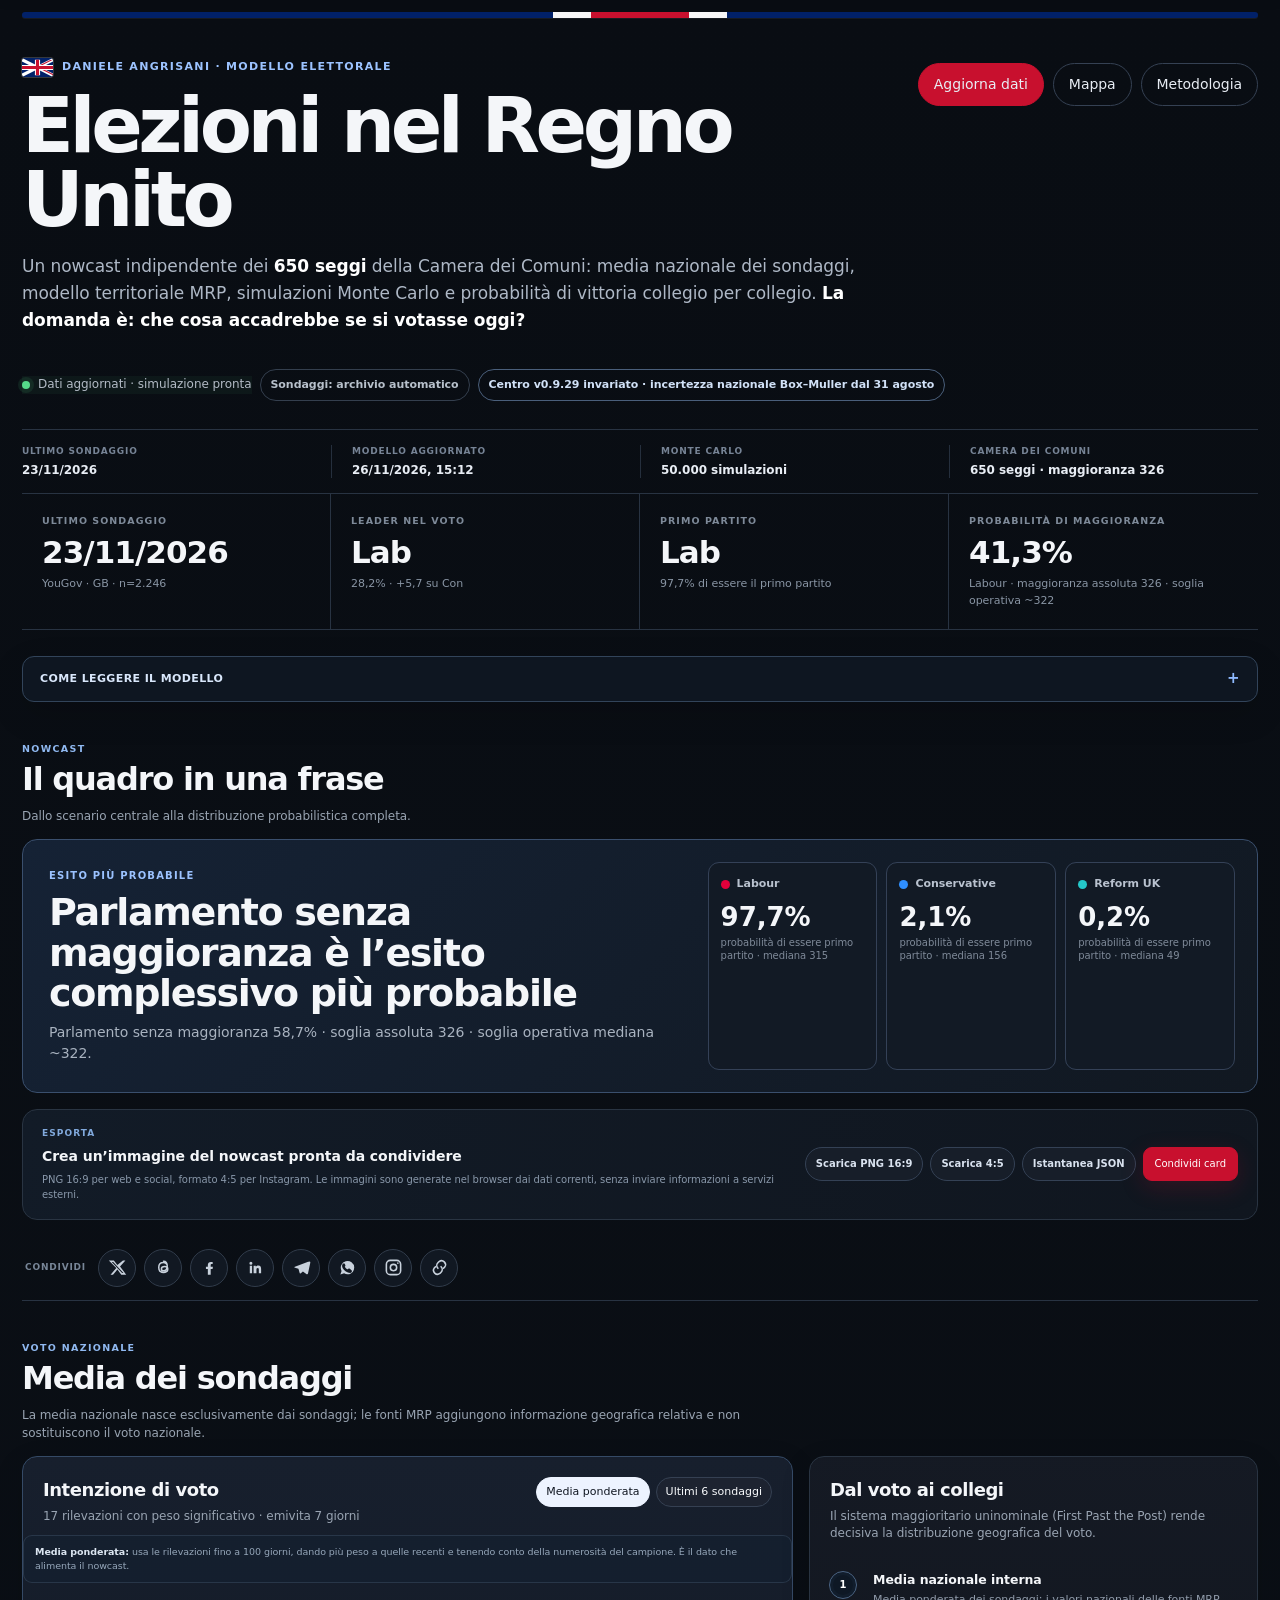
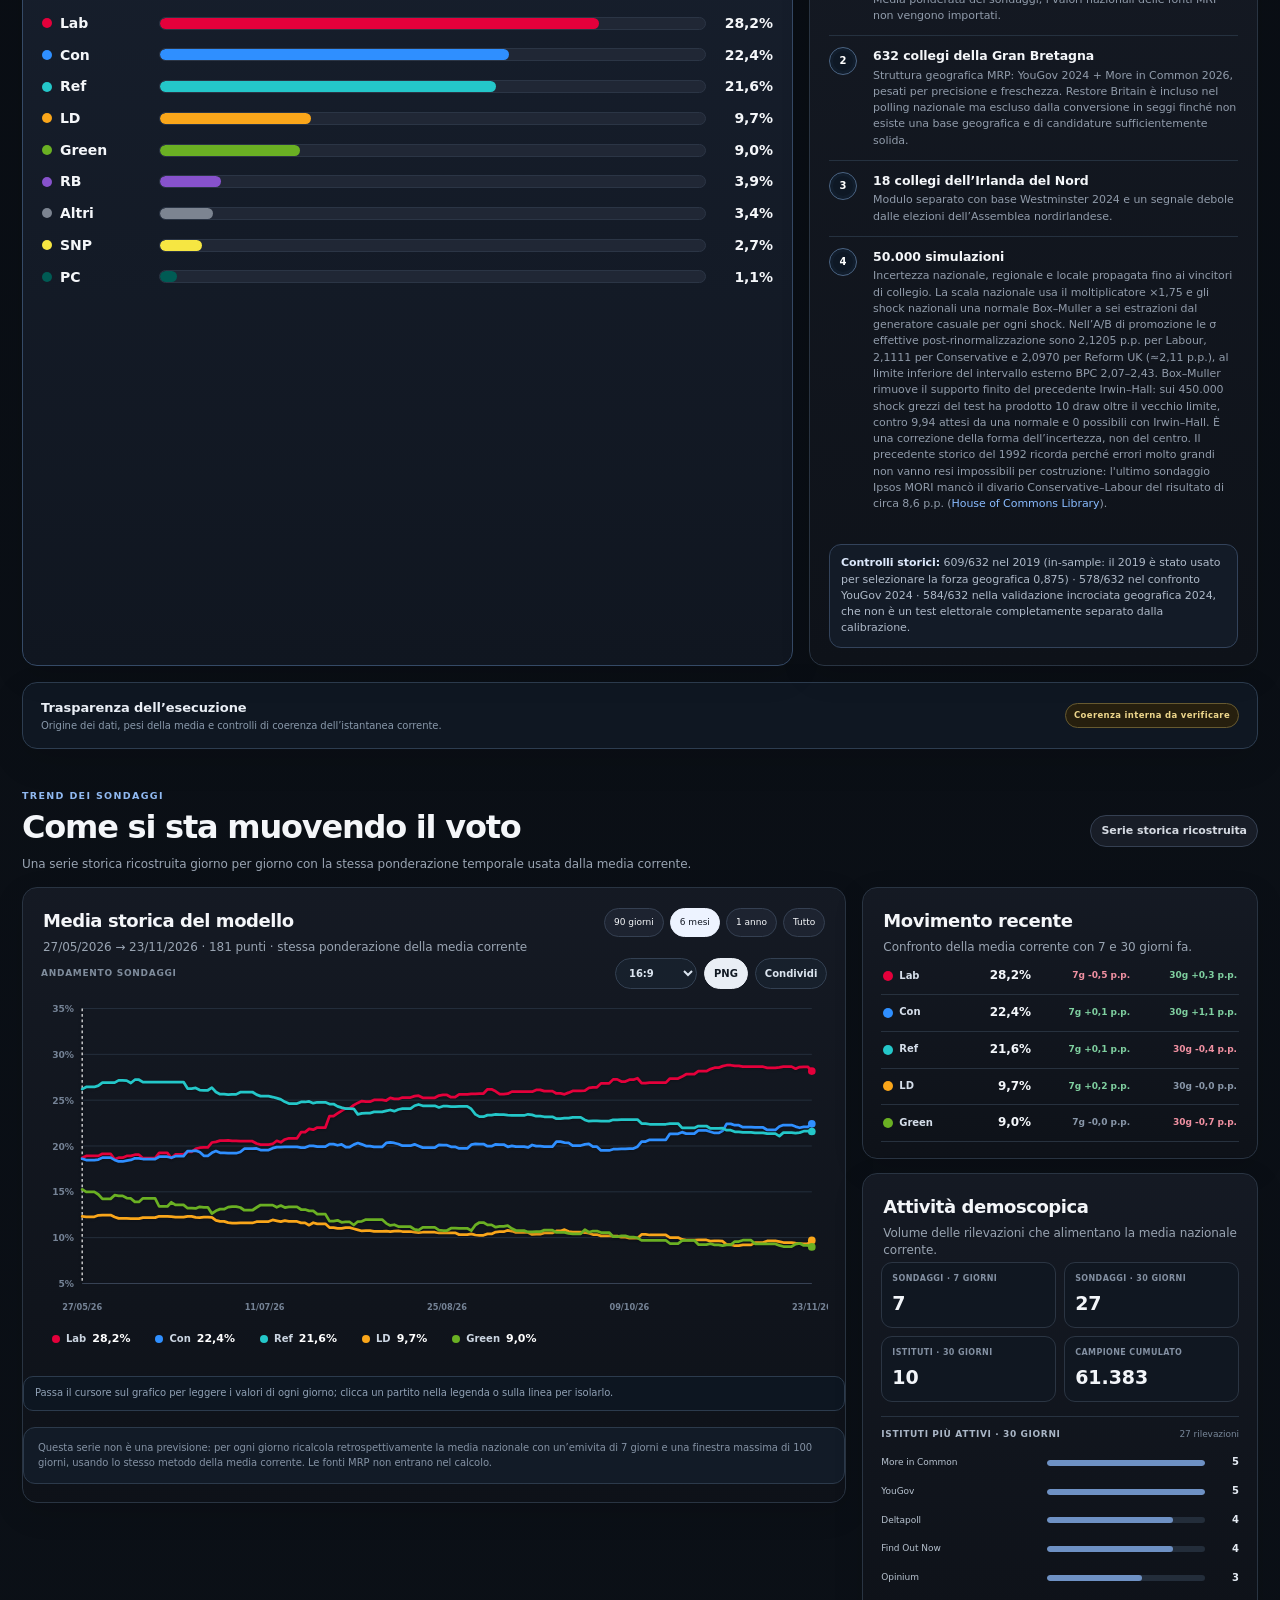
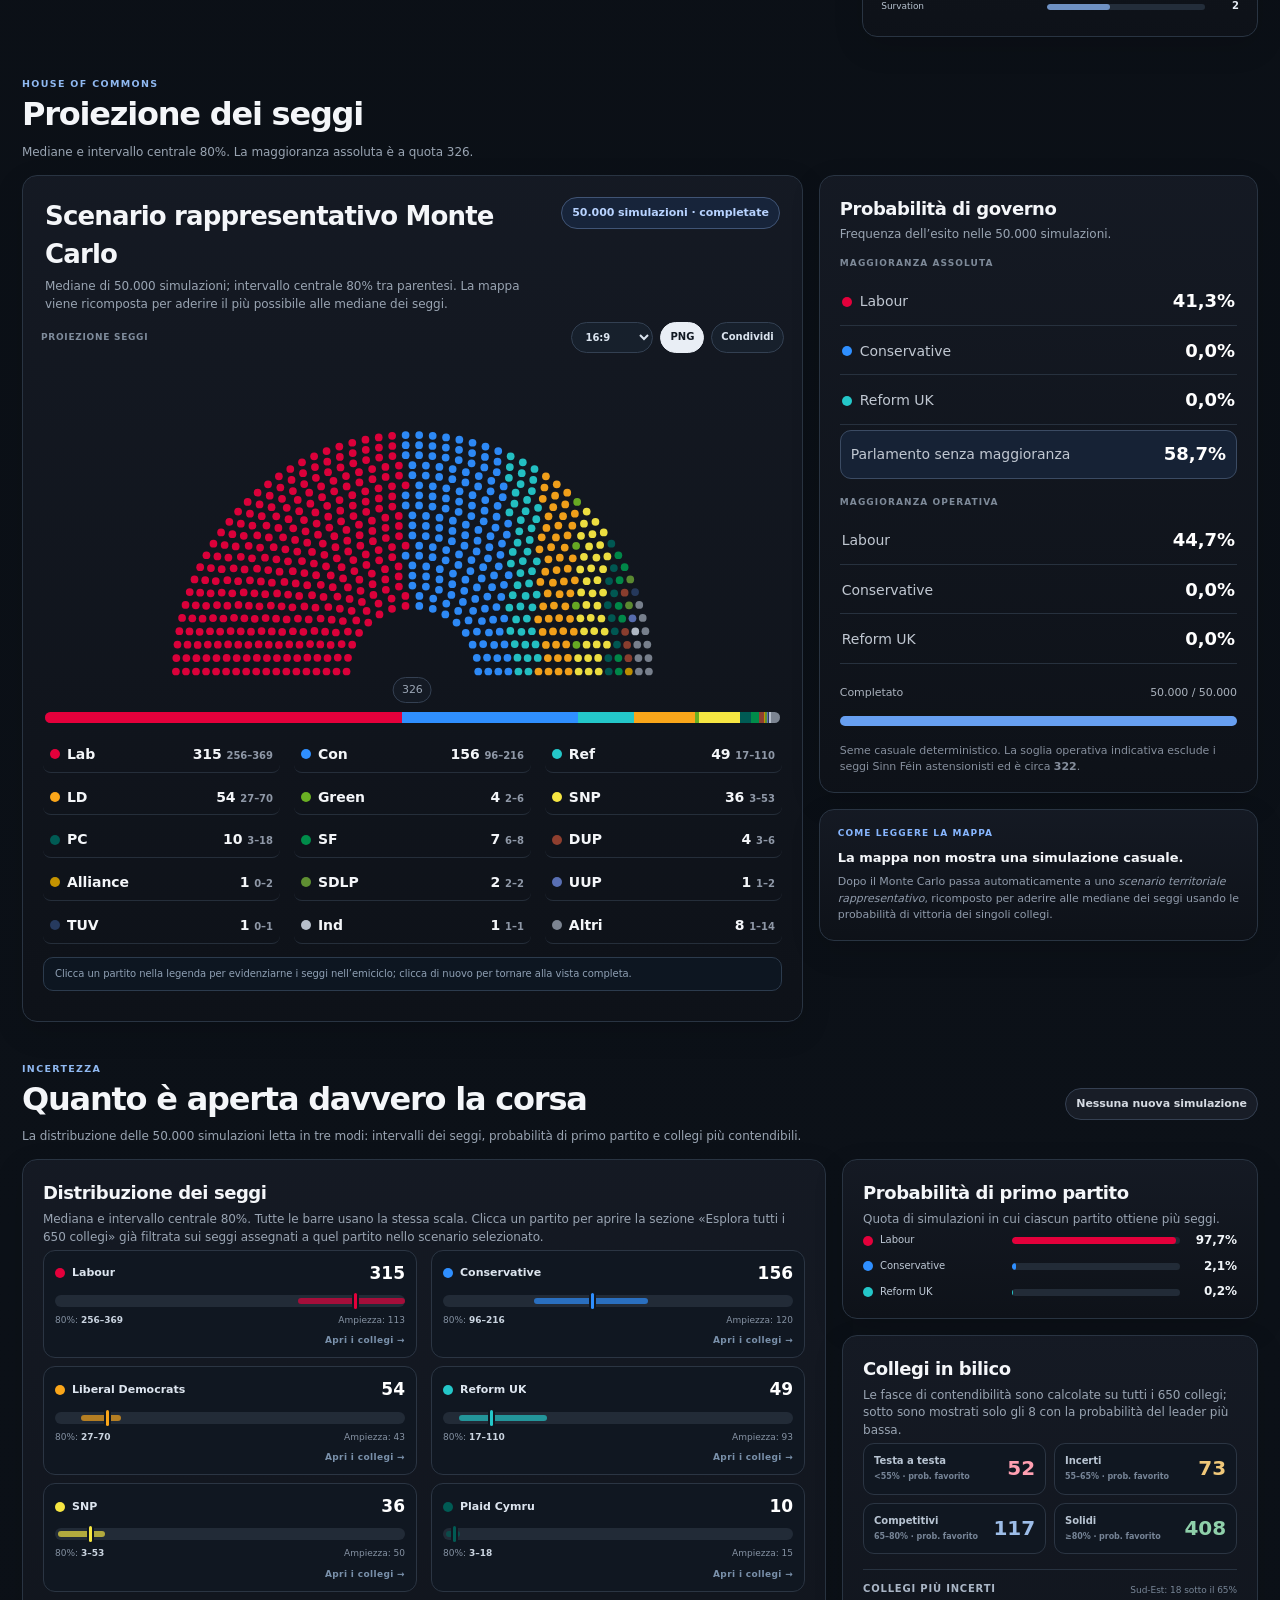
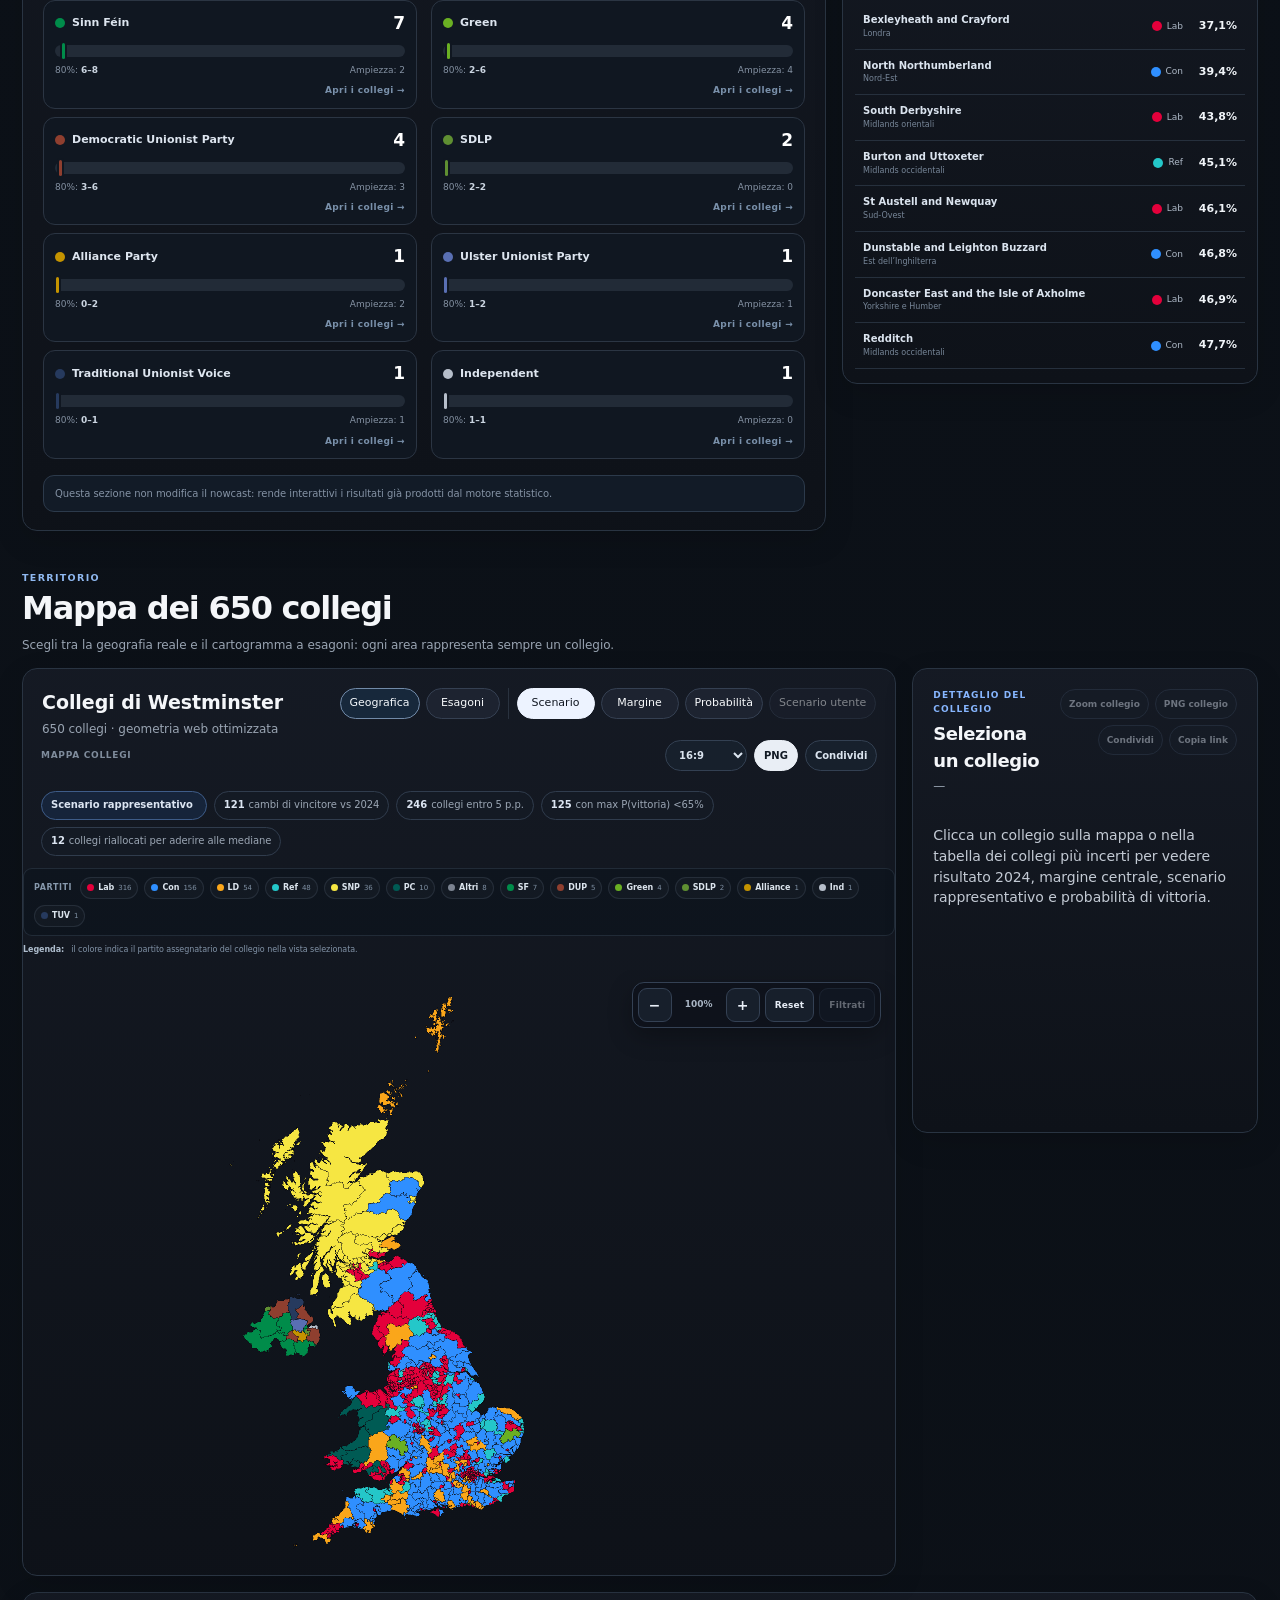
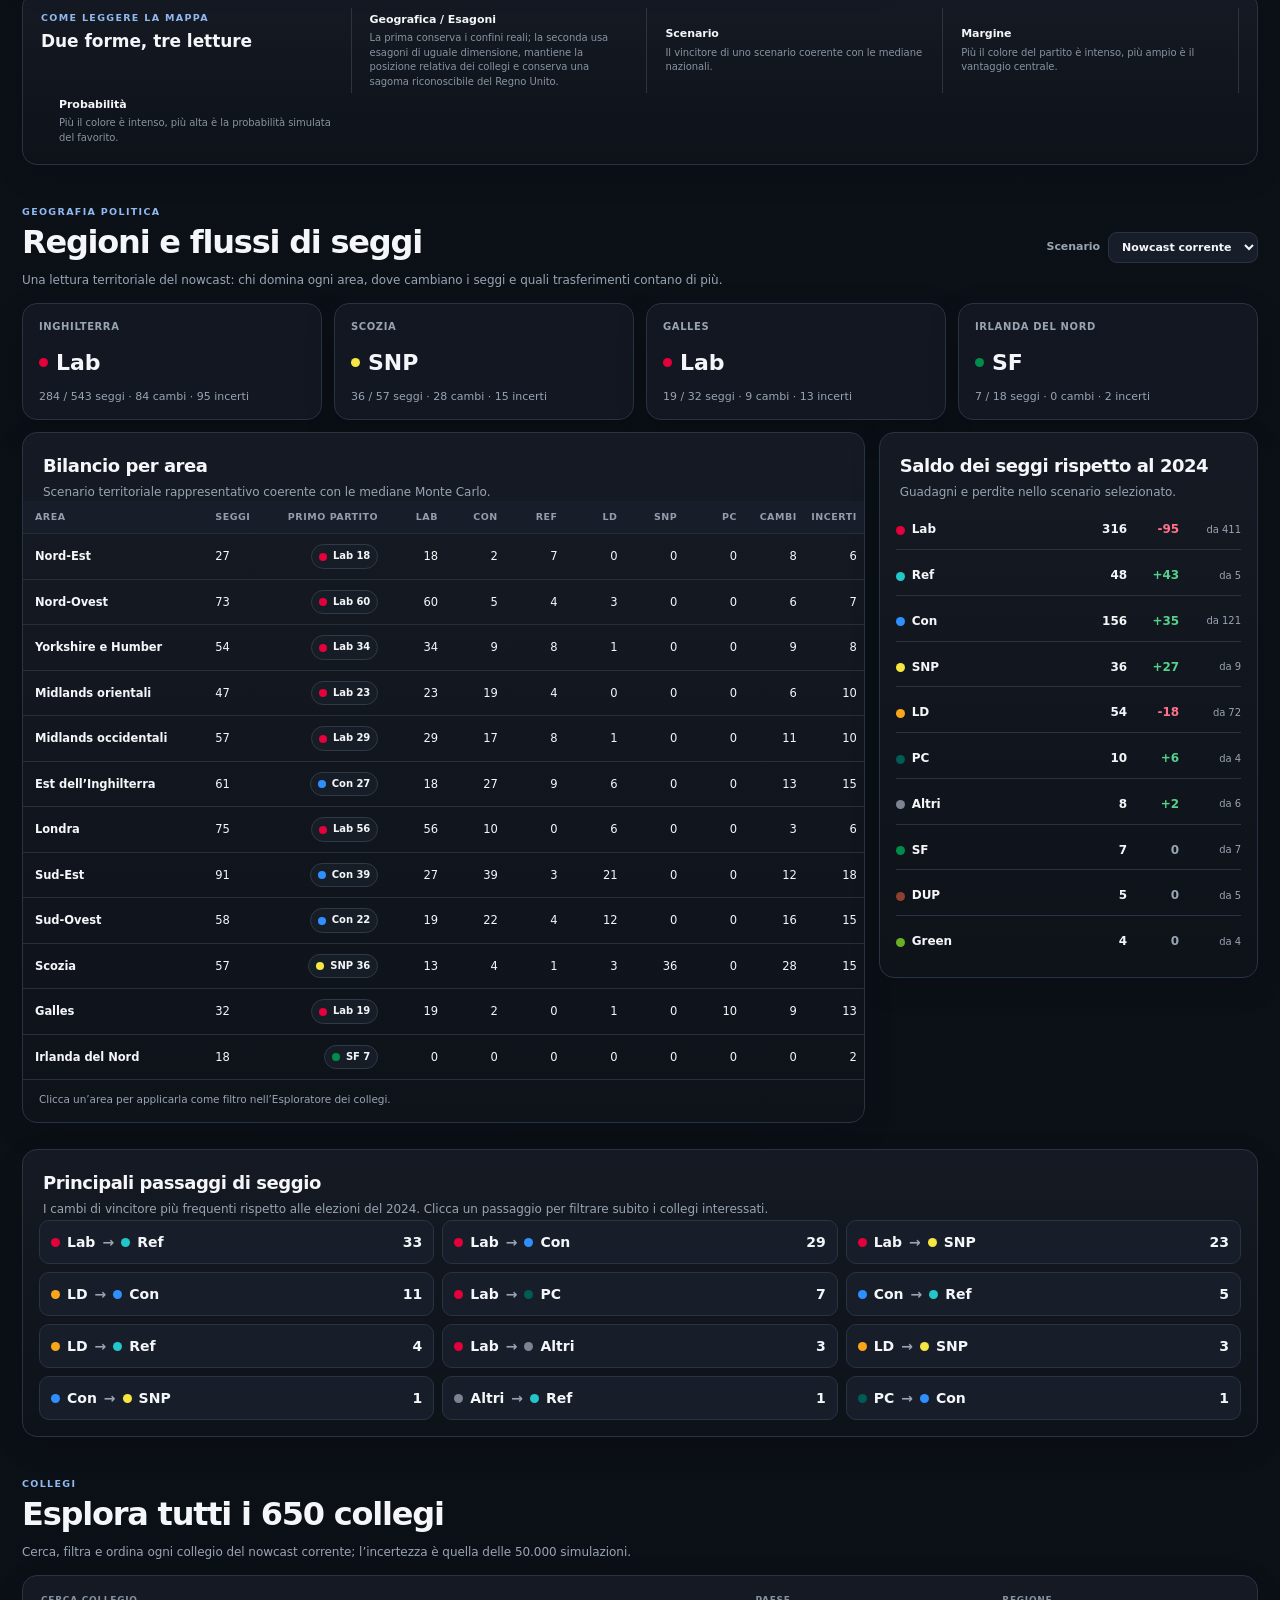
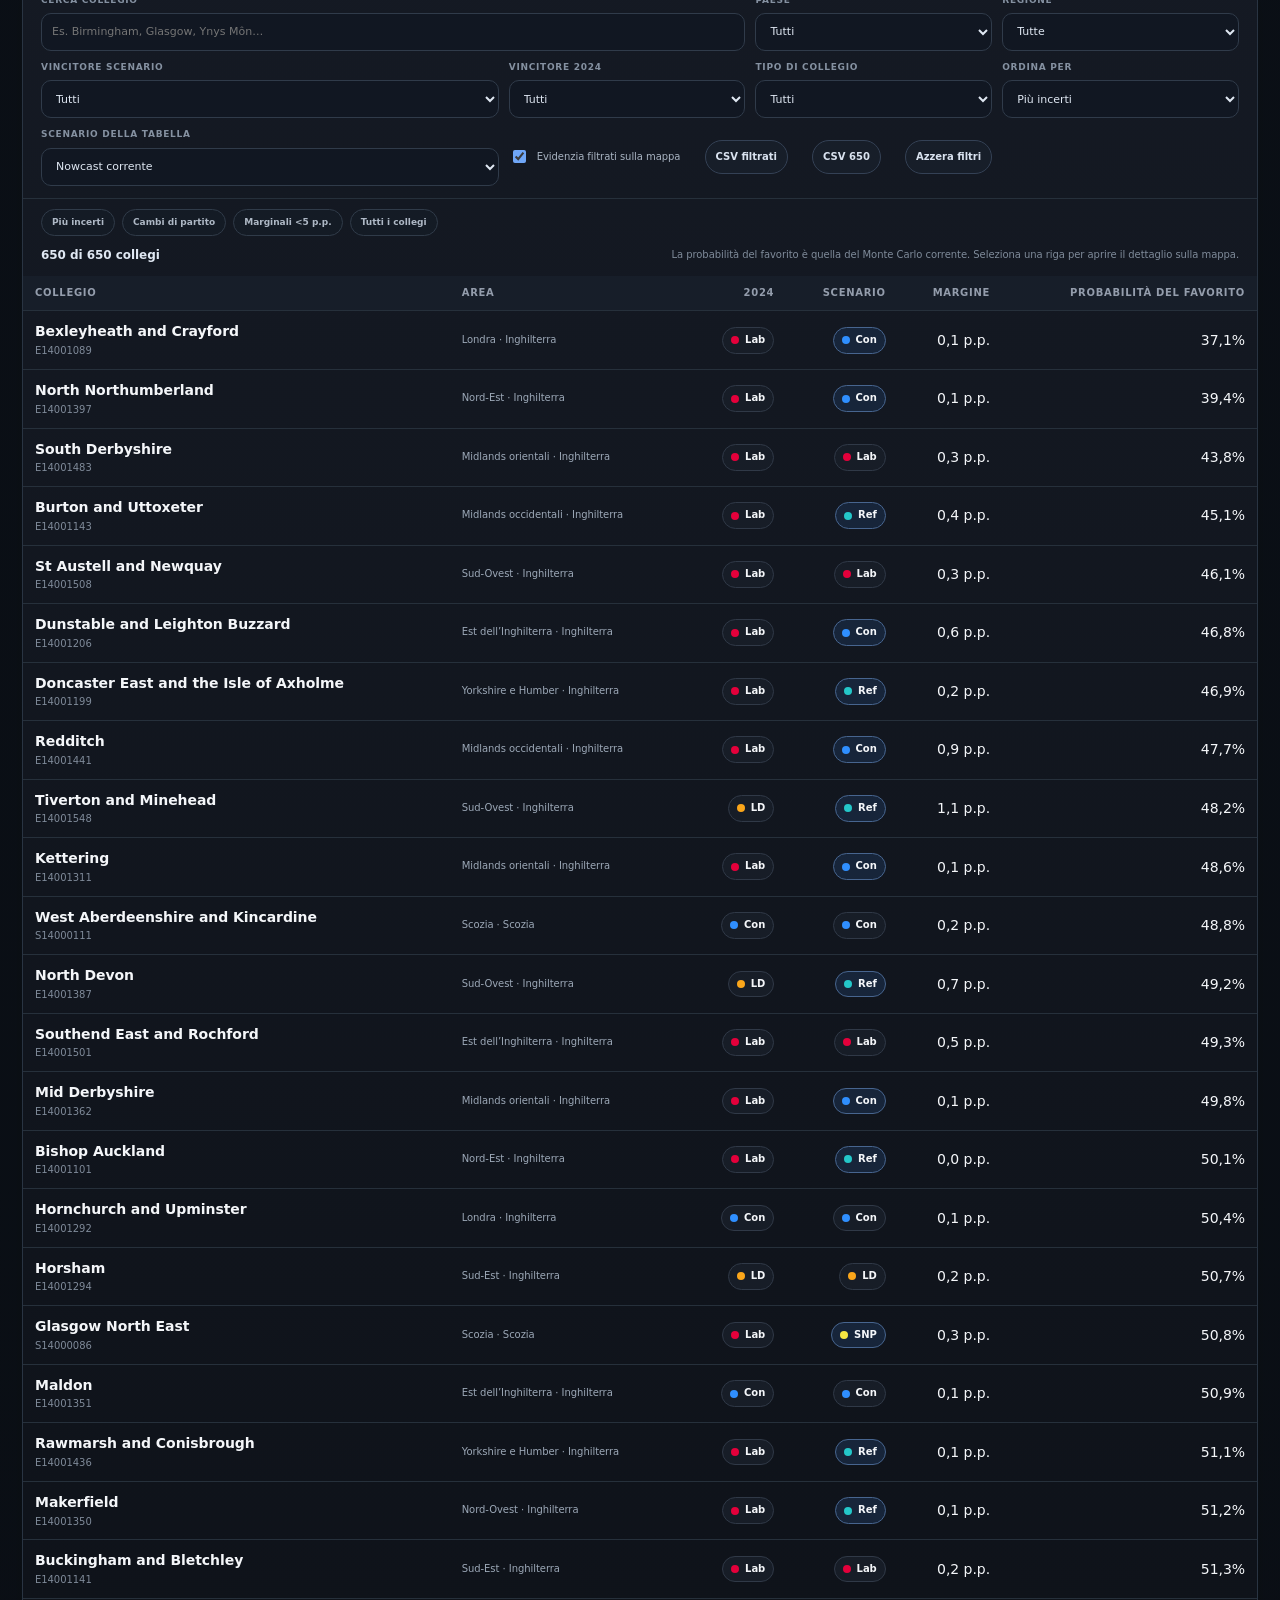
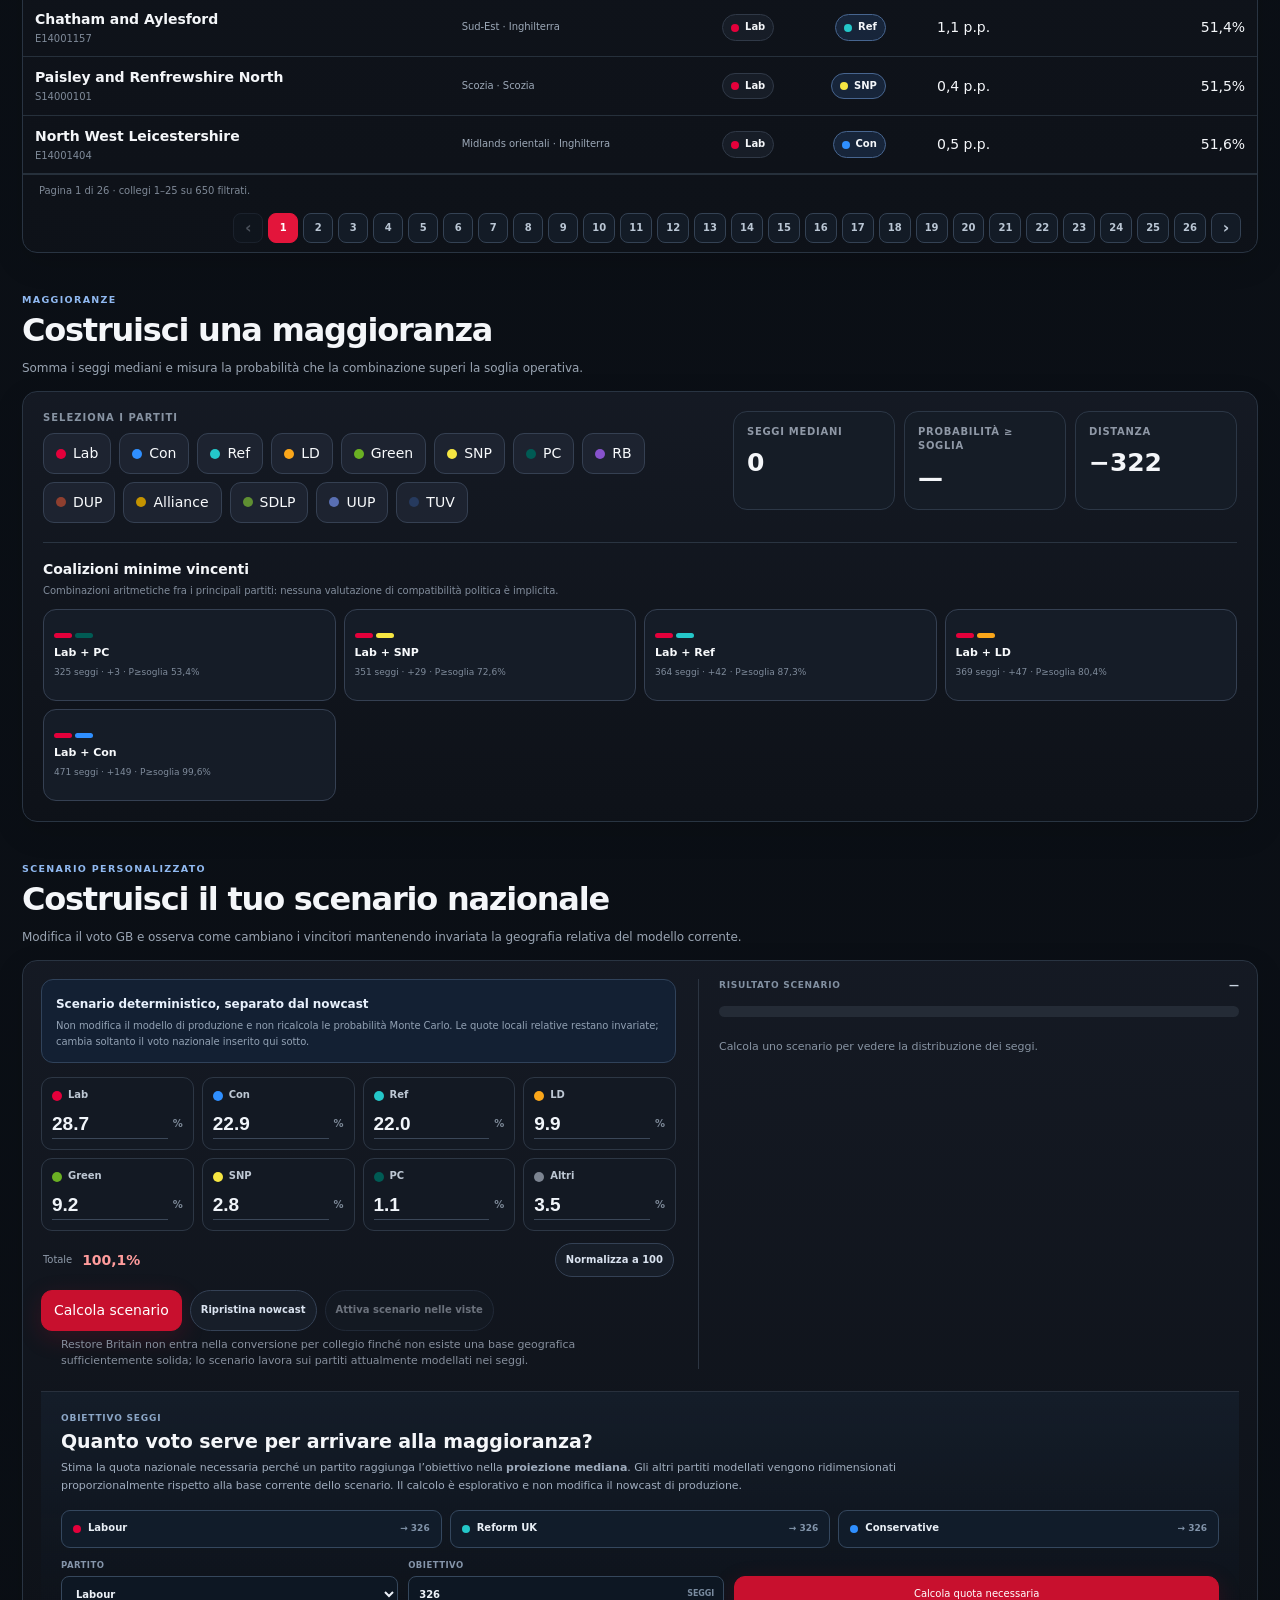
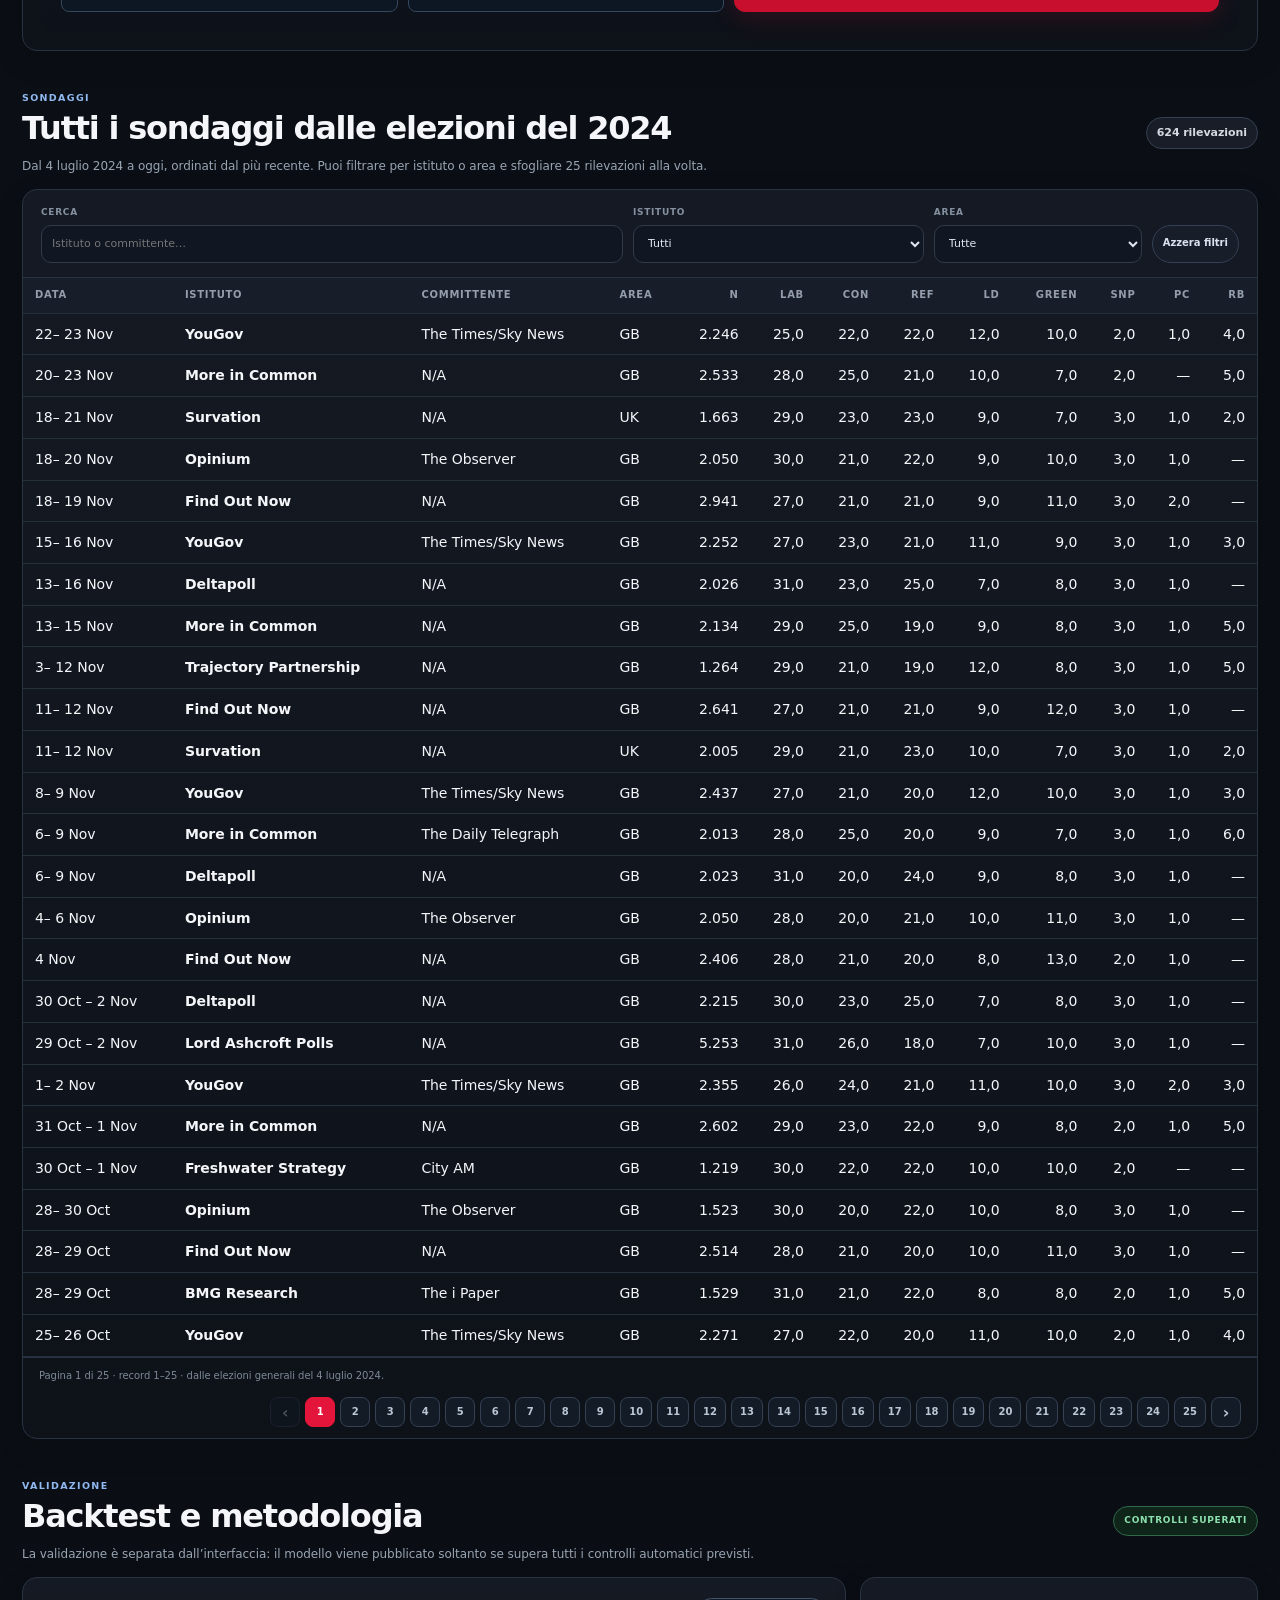
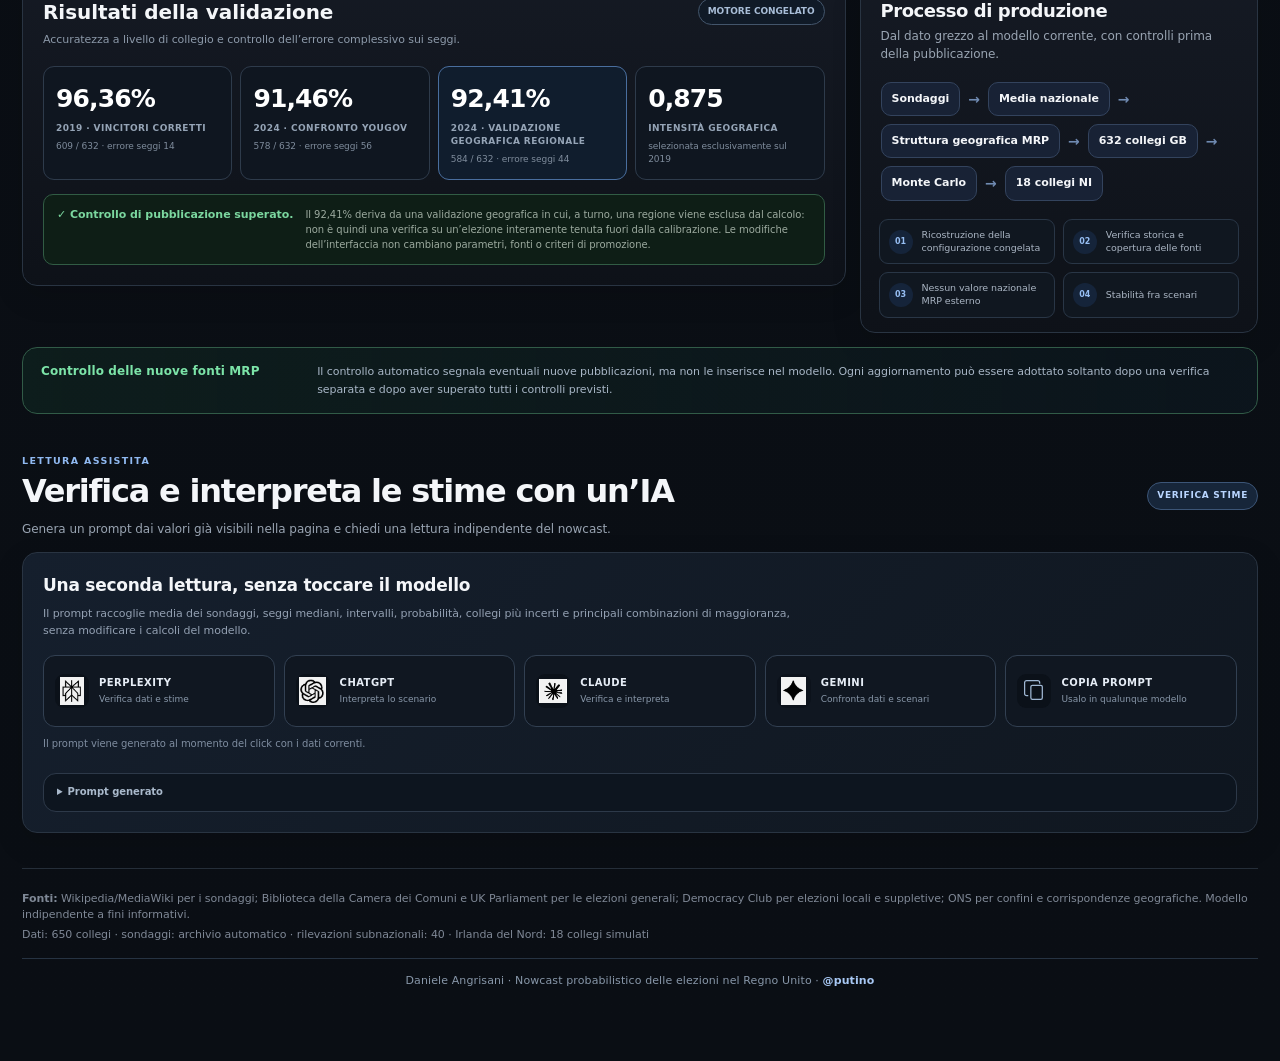
==== commit 8d3de1b2: "chore: refresh model-generated UK social cards [social-card]" ====
--- a/index.html
+++ b/index.html
@@ -12,8 +12,8 @@
 <meta property="og:url" content="https://angrisanidj.github.io/modello-uk/" />
 <meta property="og:title" content="Elezioni nel Regno Unito — Sondaggi, seggi e probabilità" />
 <meta property="og:description" content="Nowcast probabilistico della House of Commons: sondaggi, proiezione dei seggi, Monte Carlo e probabilità collegio per collegio." />
-<meta property="og:image" content="https://angrisanidj.github.io/modello-uk/social-card-uk-v2.png?v=20261123-b2b6ddc2" />
-<meta property="og:image:secure_url" content="https://angrisanidj.github.io/modello-uk/social-card-uk-v2.png?v=20261123-b2b6ddc2" />
+<meta property="og:image" content="https://angrisanidj.github.io/modello-uk/social-card-uk-v2.png?v=20261123-344937d9" />
+<meta property="og:image:secure_url" content="https://angrisanidj.github.io/modello-uk/social-card-uk-v2.png?v=20261123-344937d9" />
 <meta property="og:image:type" content="image/png" />
 <meta property="og:image:width" content="1200" />
 <meta property="og:image:height" content="630" />
@@ -22,7 +22,7 @@
 <meta name="twitter:card" content="summary_large_image" />
 <meta name="twitter:title" content="Elezioni nel Regno Unito — Sondaggi, seggi e probabilità" />
 <meta name="twitter:description" content="Nowcast probabilistico della House of Commons: sondaggi, seggi, collegi e probabilità." />
-<meta name="twitter:image" content="https://angrisanidj.github.io/modello-uk/social-card-uk-v2.png?v=20261123-b2b6ddc2" />
+<meta name="twitter:image" content="https://angrisanidj.github.io/modello-uk/social-card-uk-v2.png?v=20261123-344937d9" />
 <meta name="twitter:image:alt" content="Nowcast delle elezioni nel Regno Unito — proiezione della House of Commons" />
 <meta name="twitter:url" content="https://angrisanidj.github.io/modello-uk/" />
 <link rel="stylesheet" href="styles.css?v=1.0" />
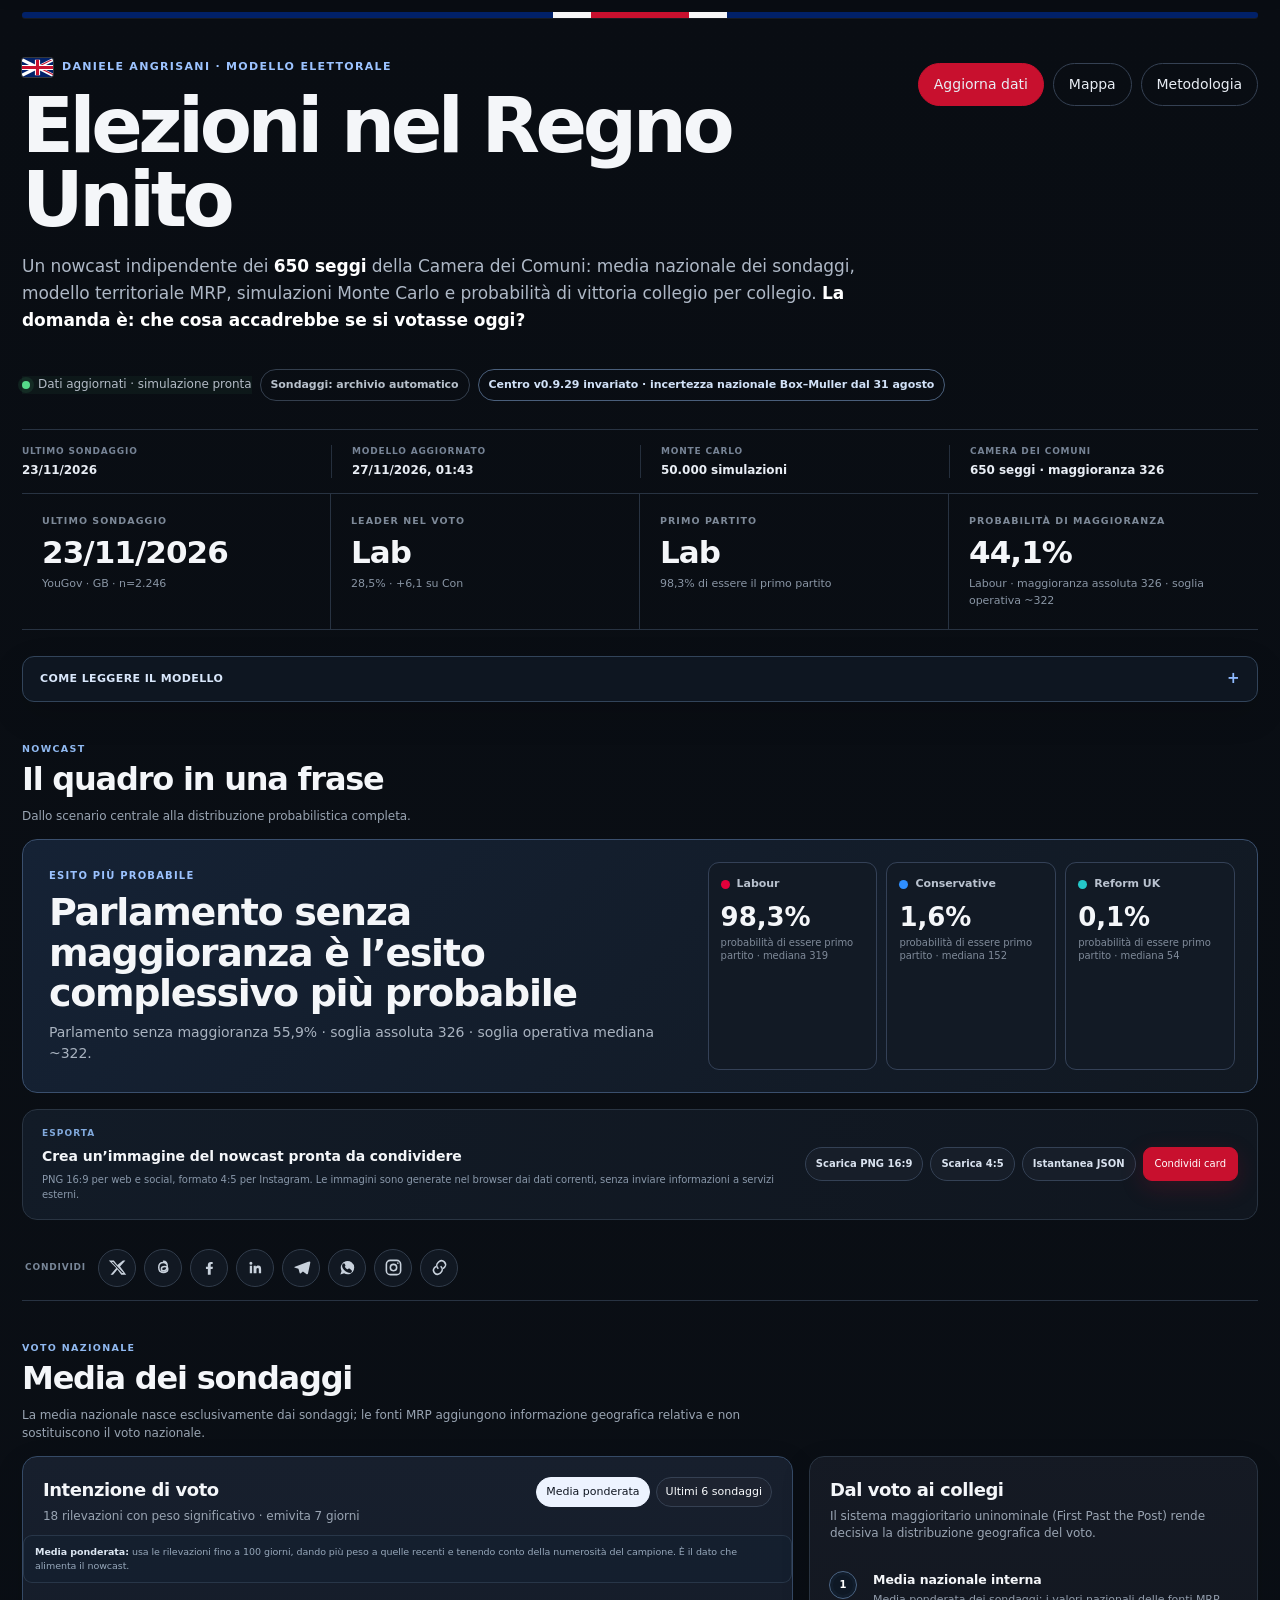
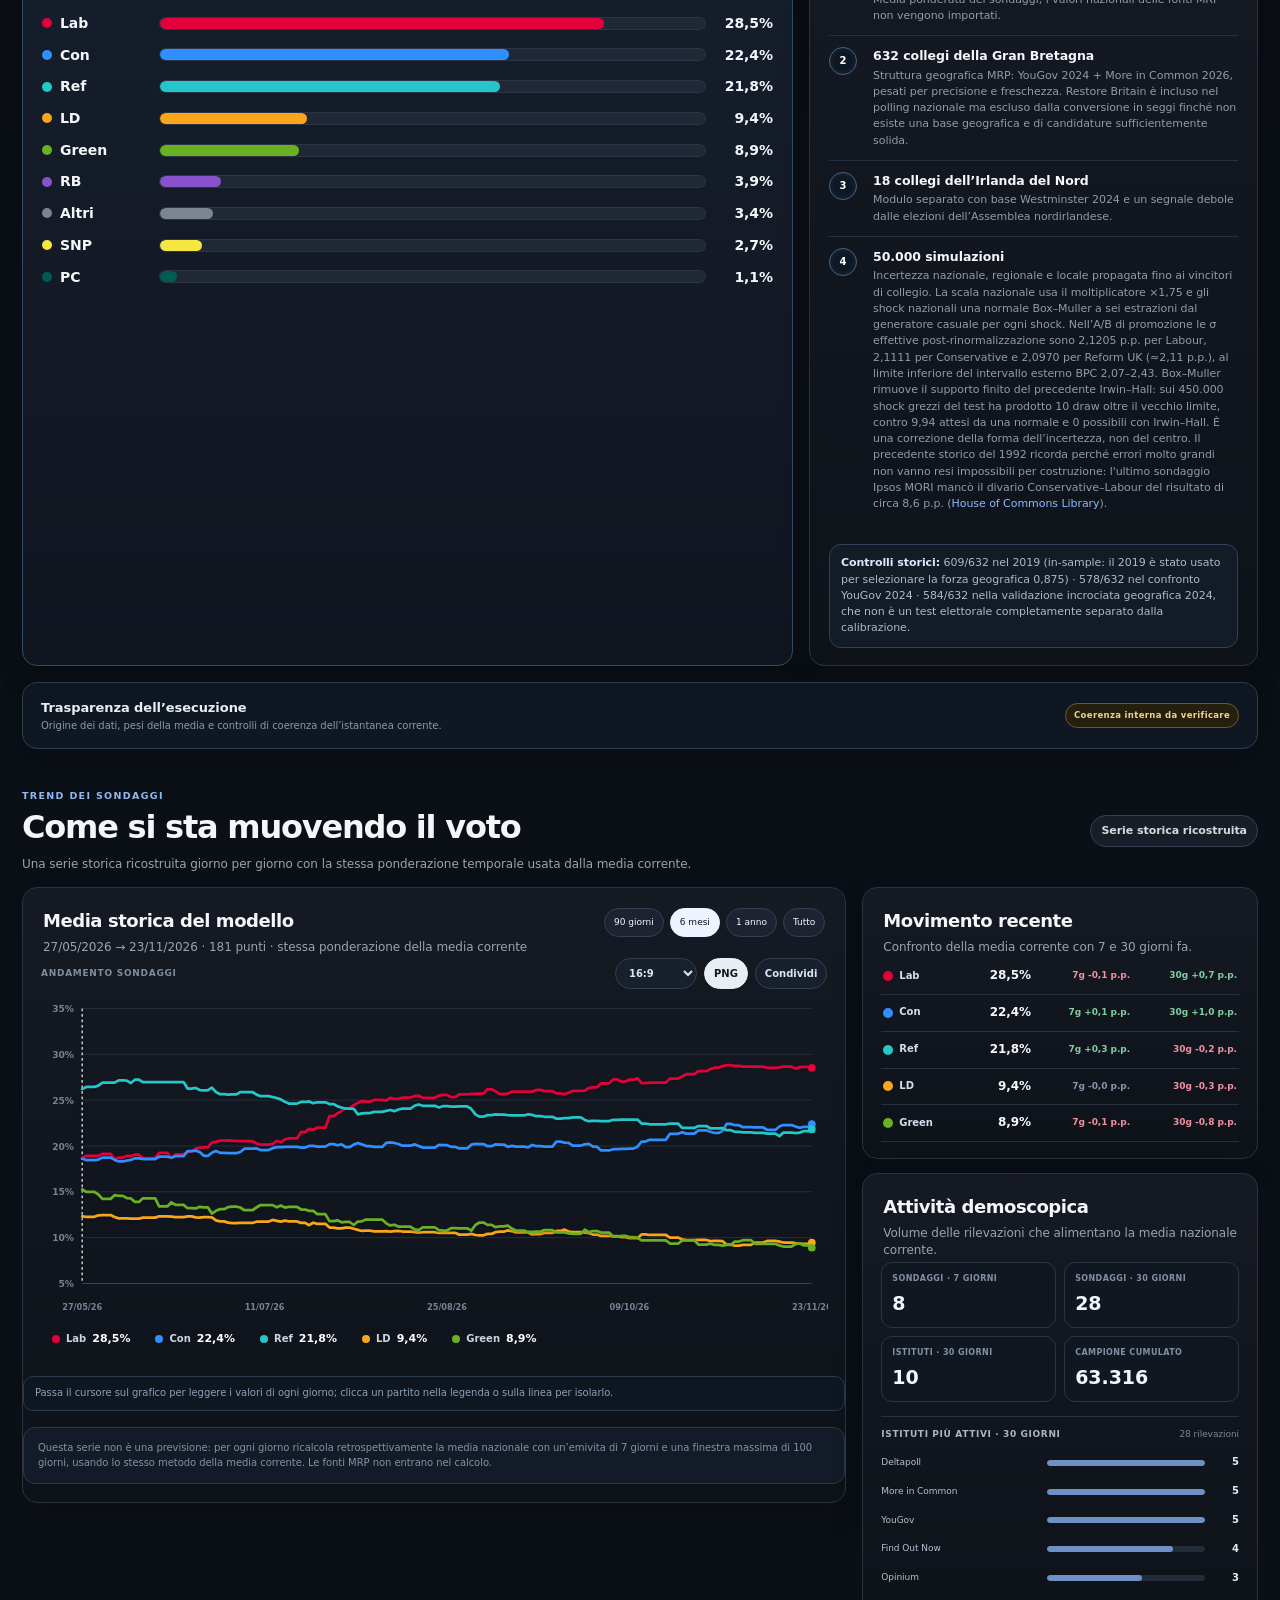
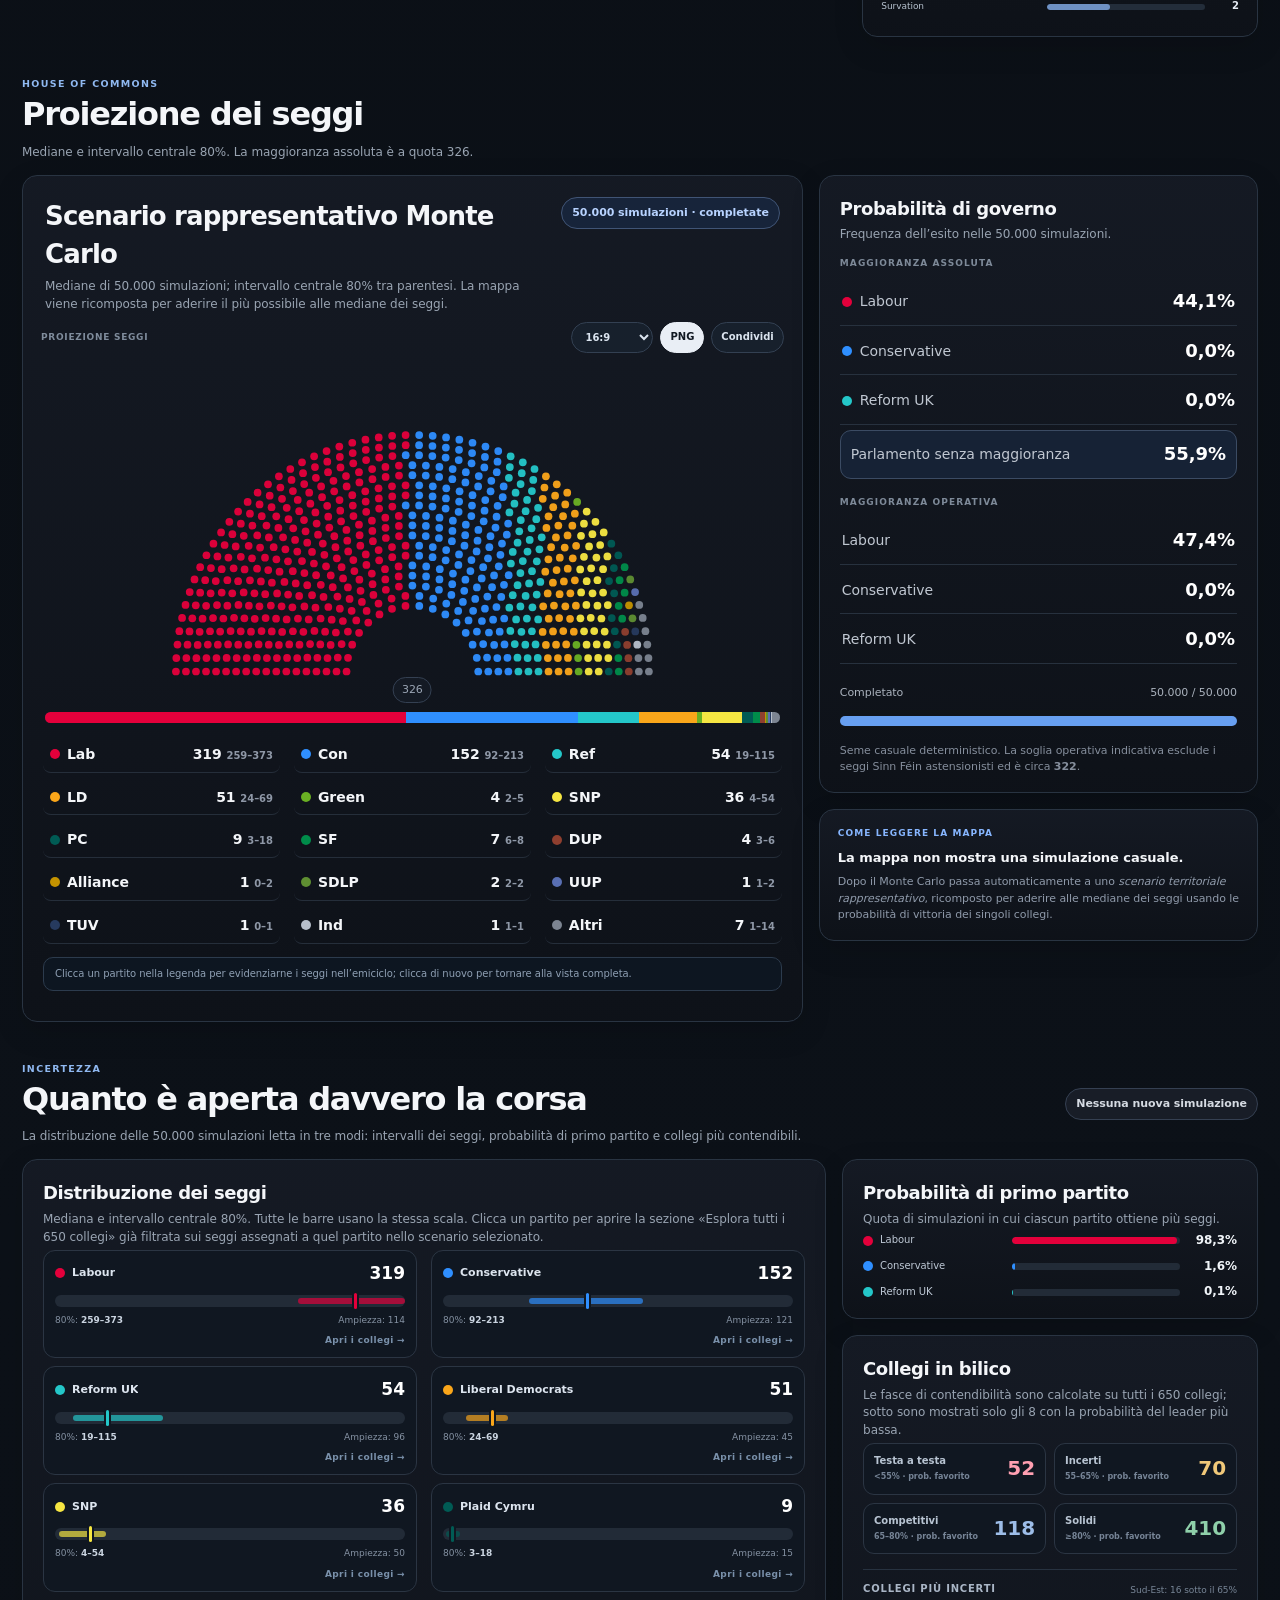
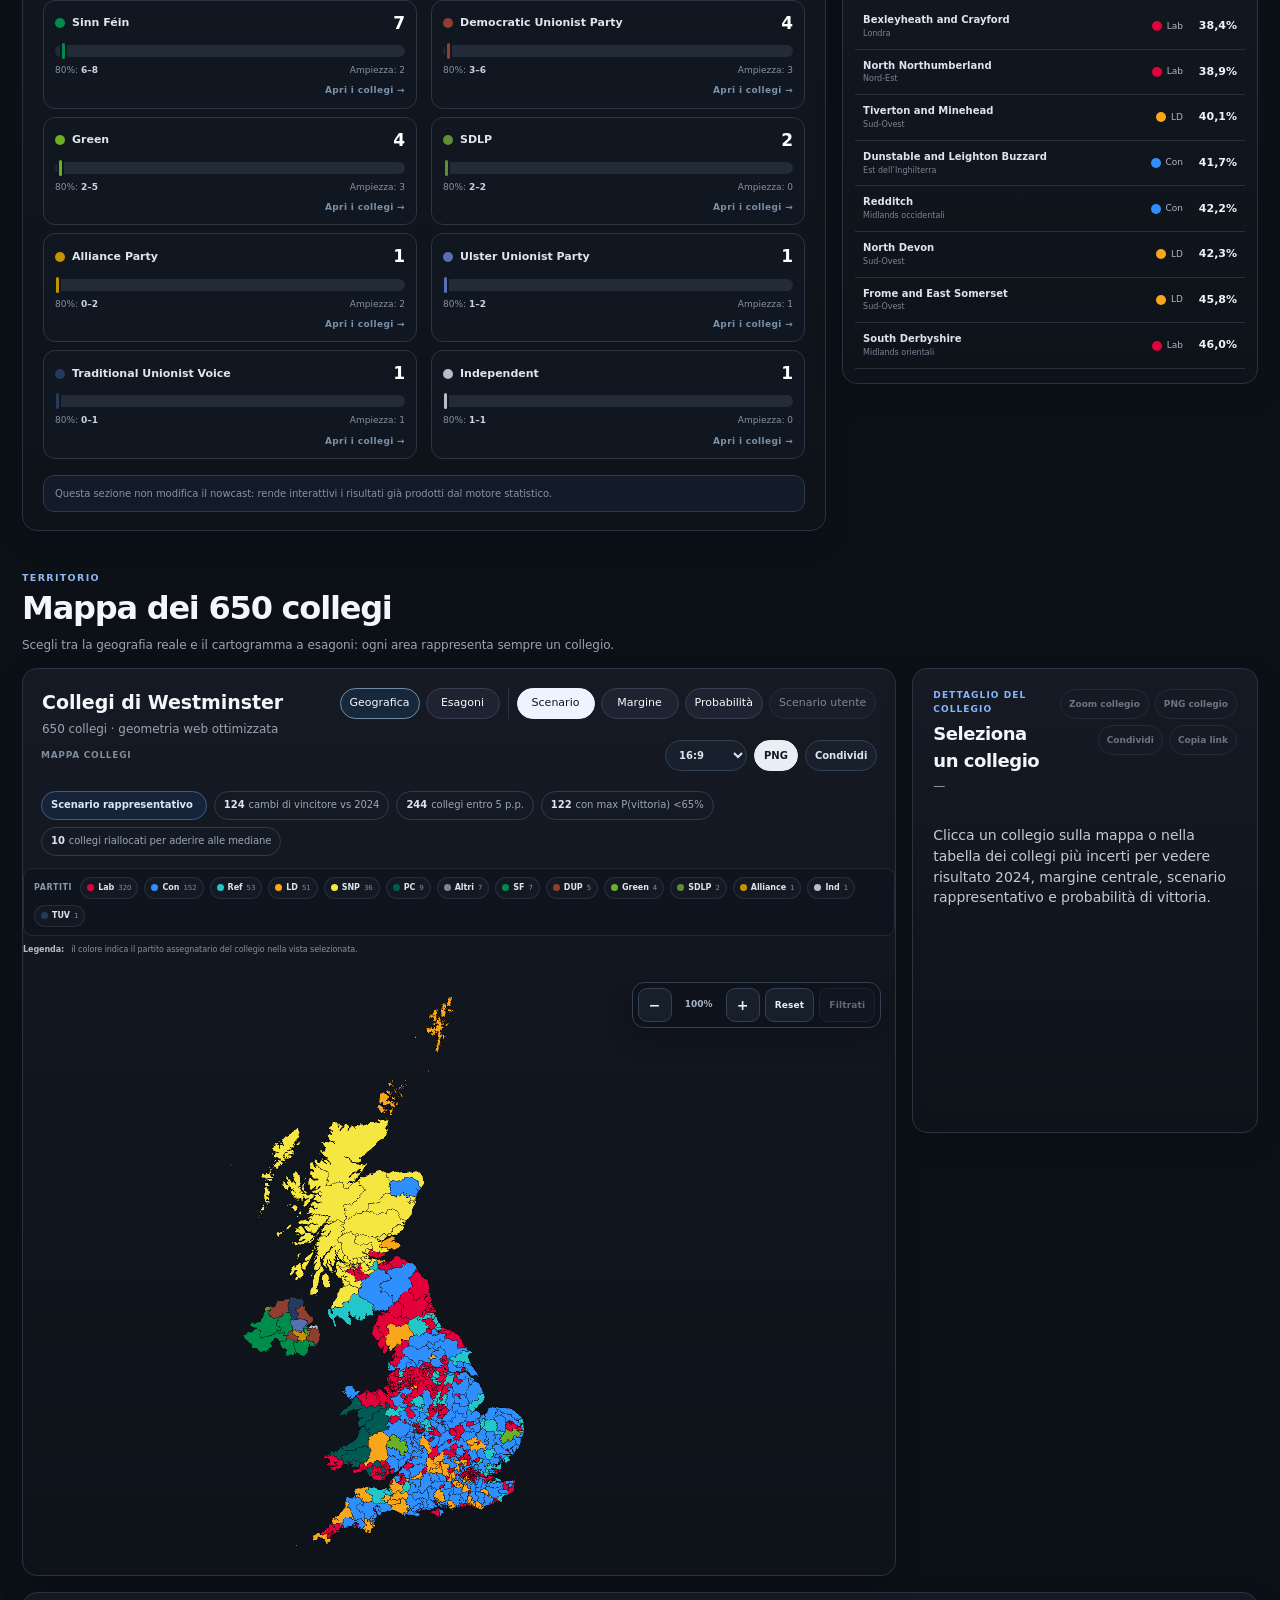
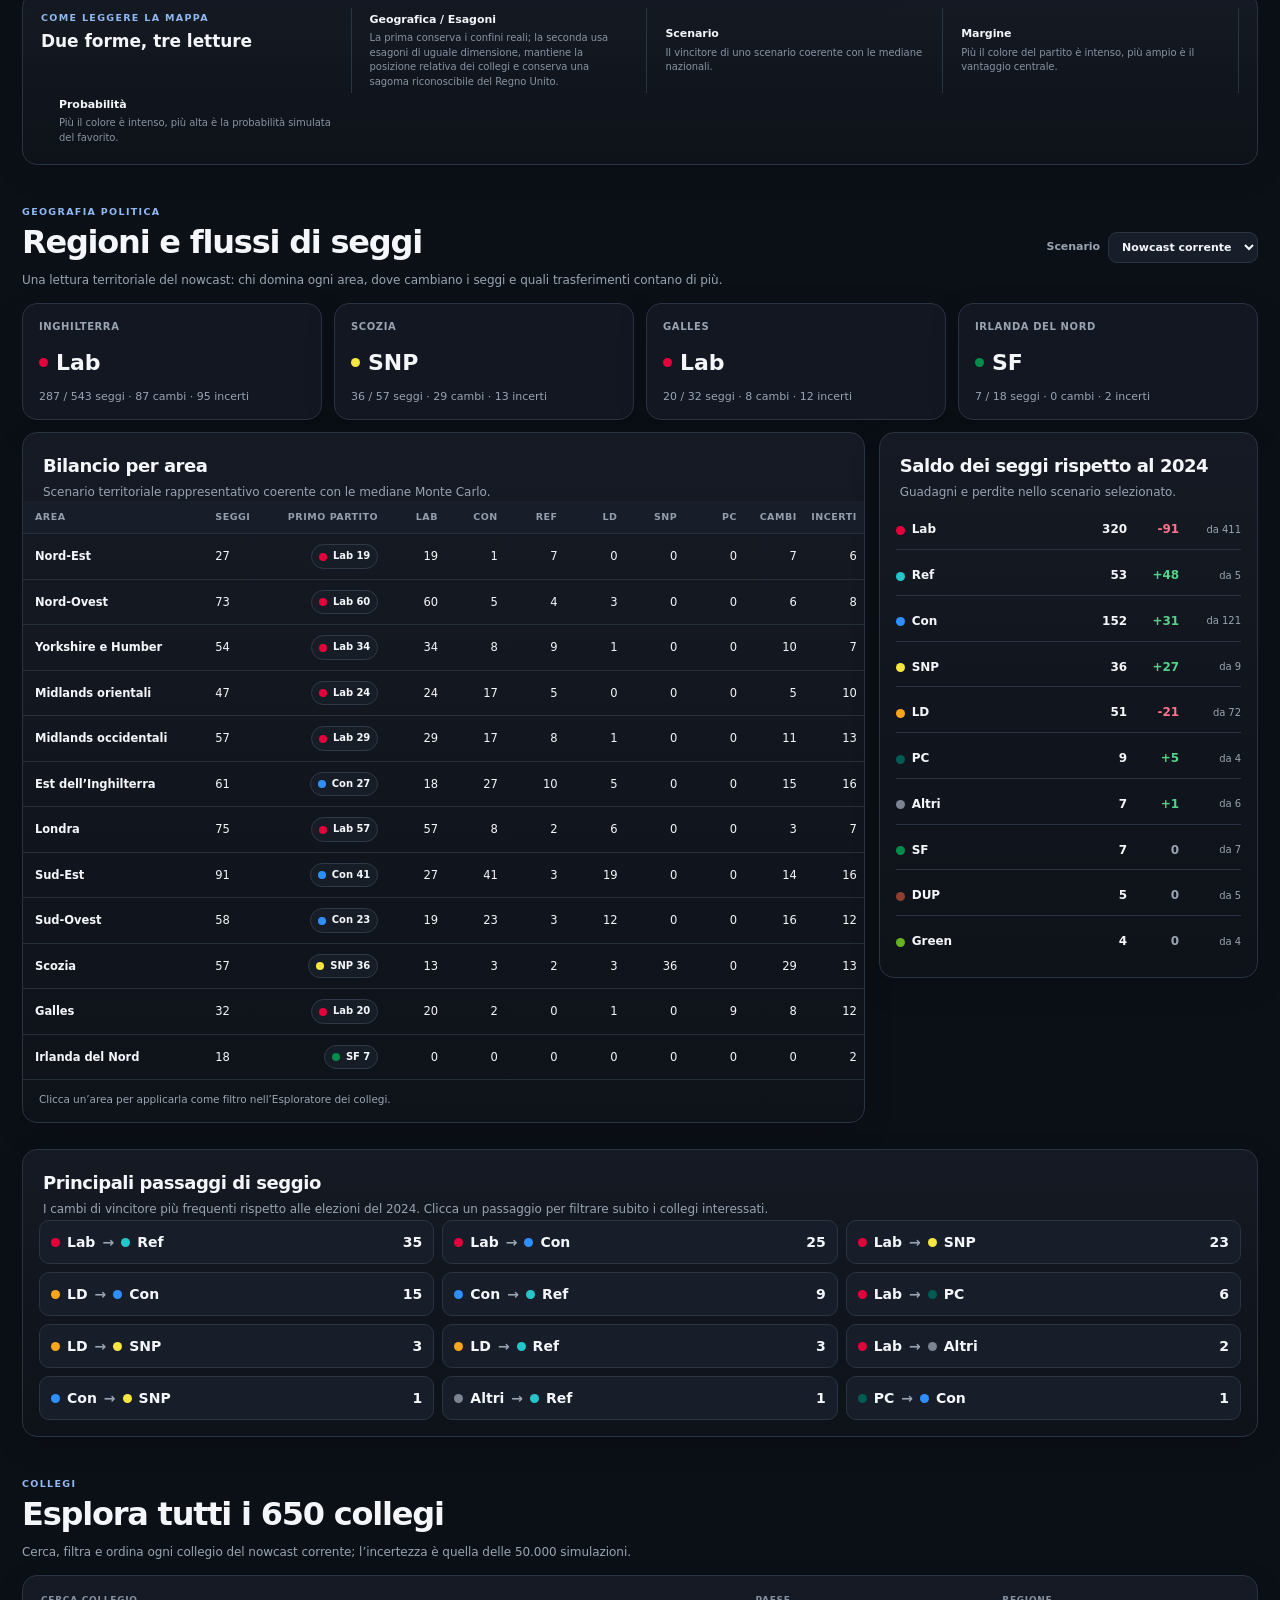
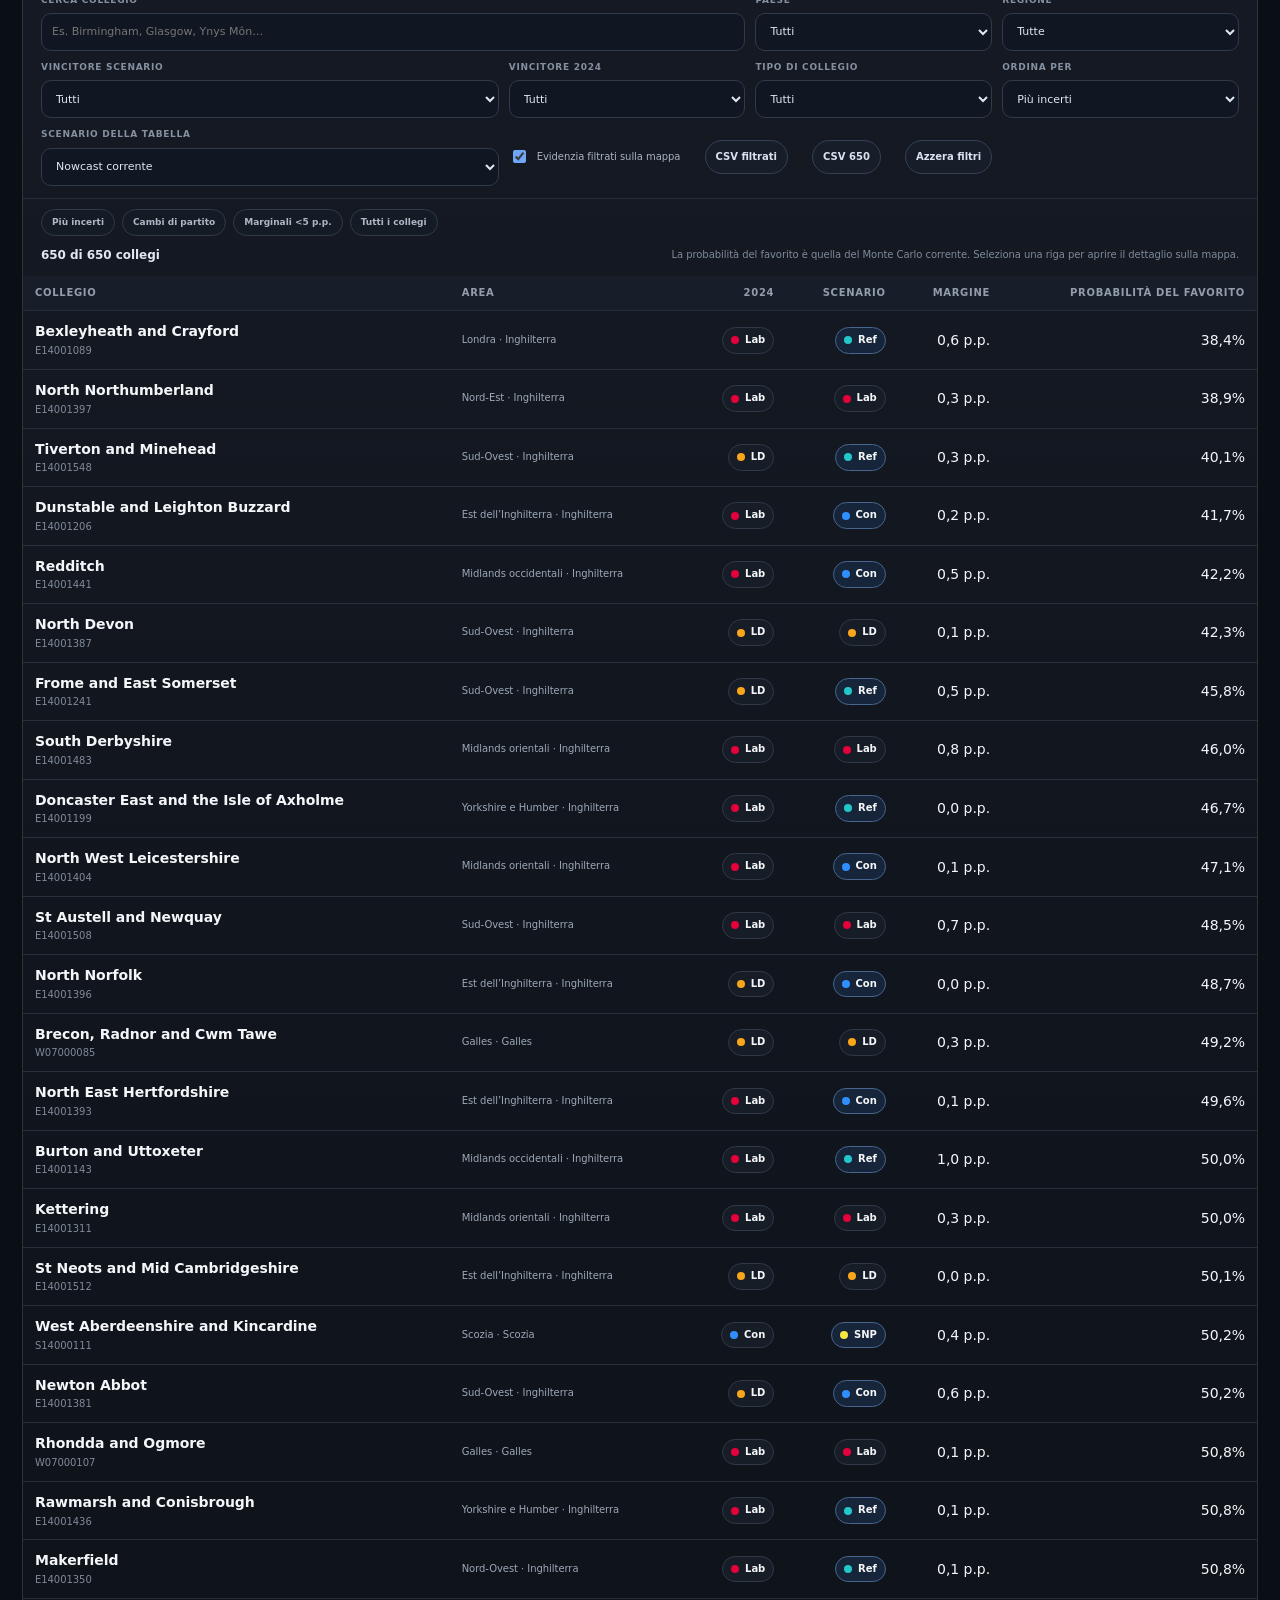
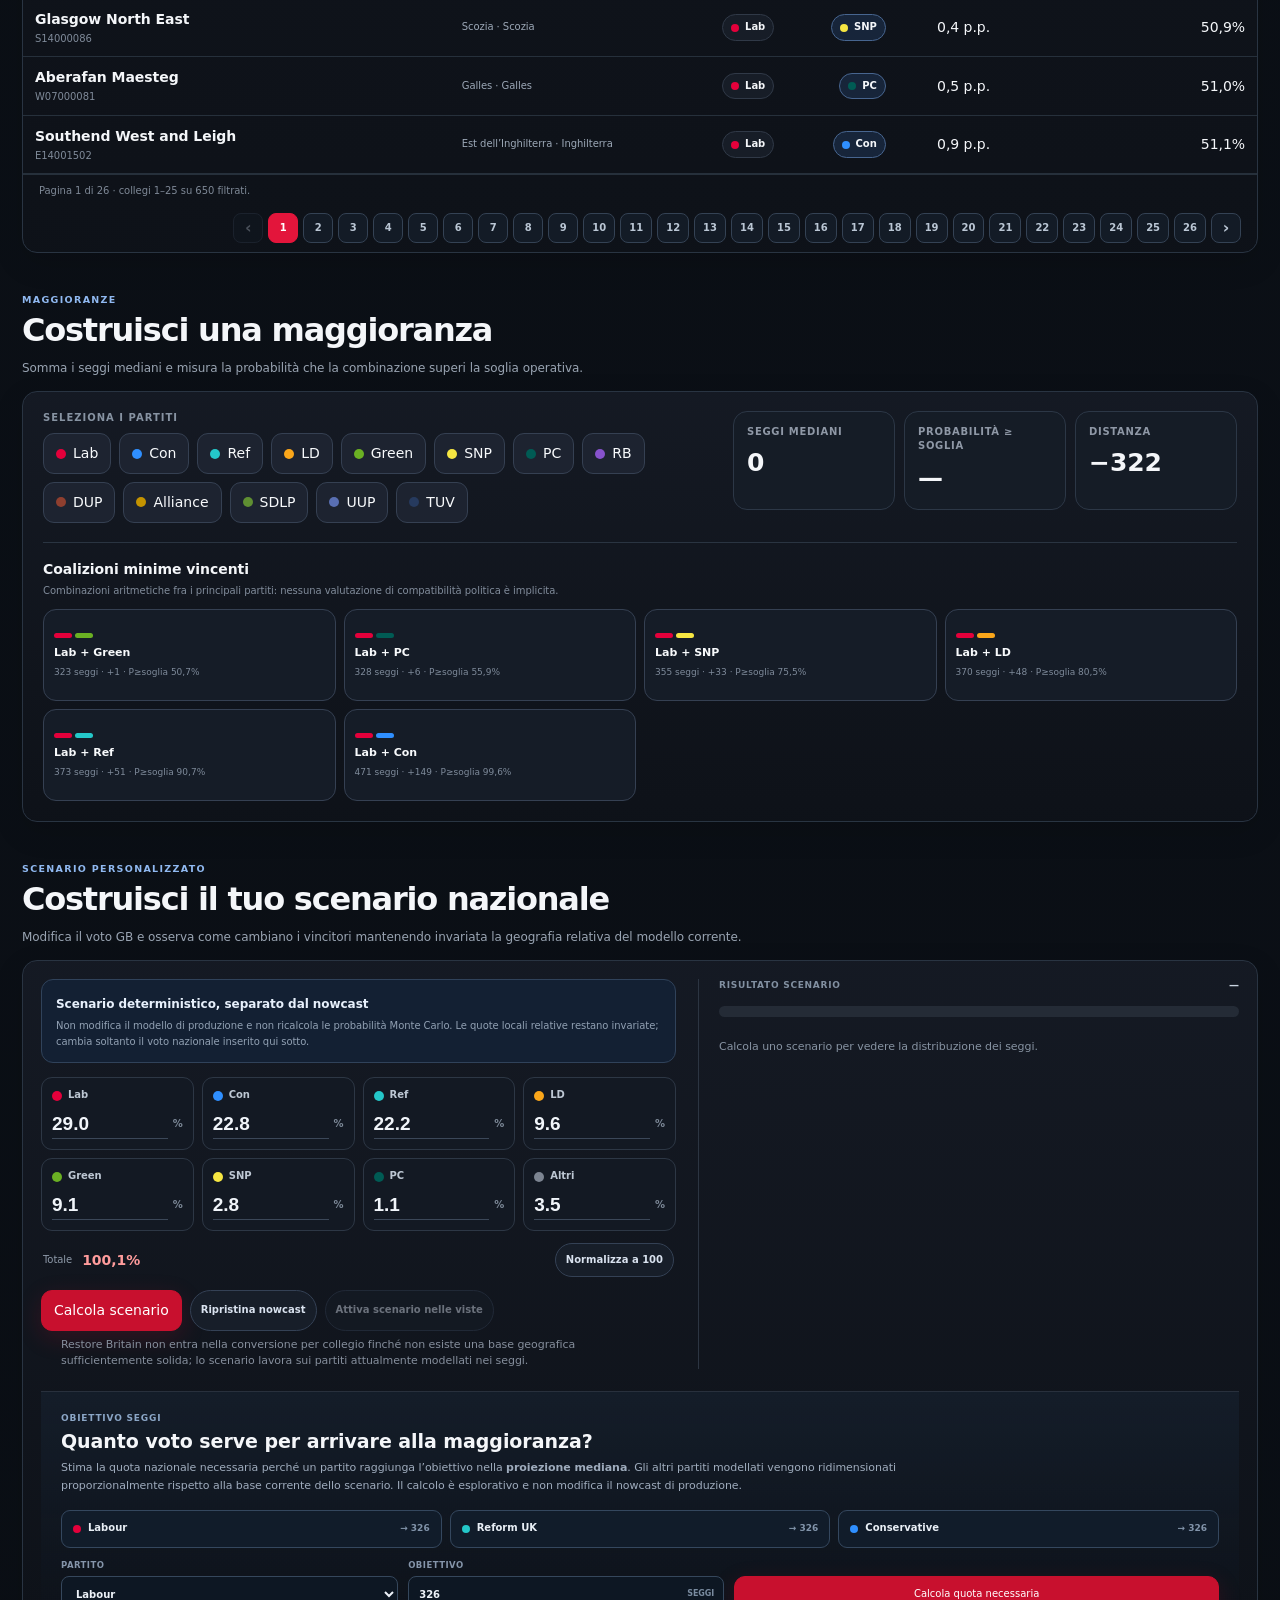
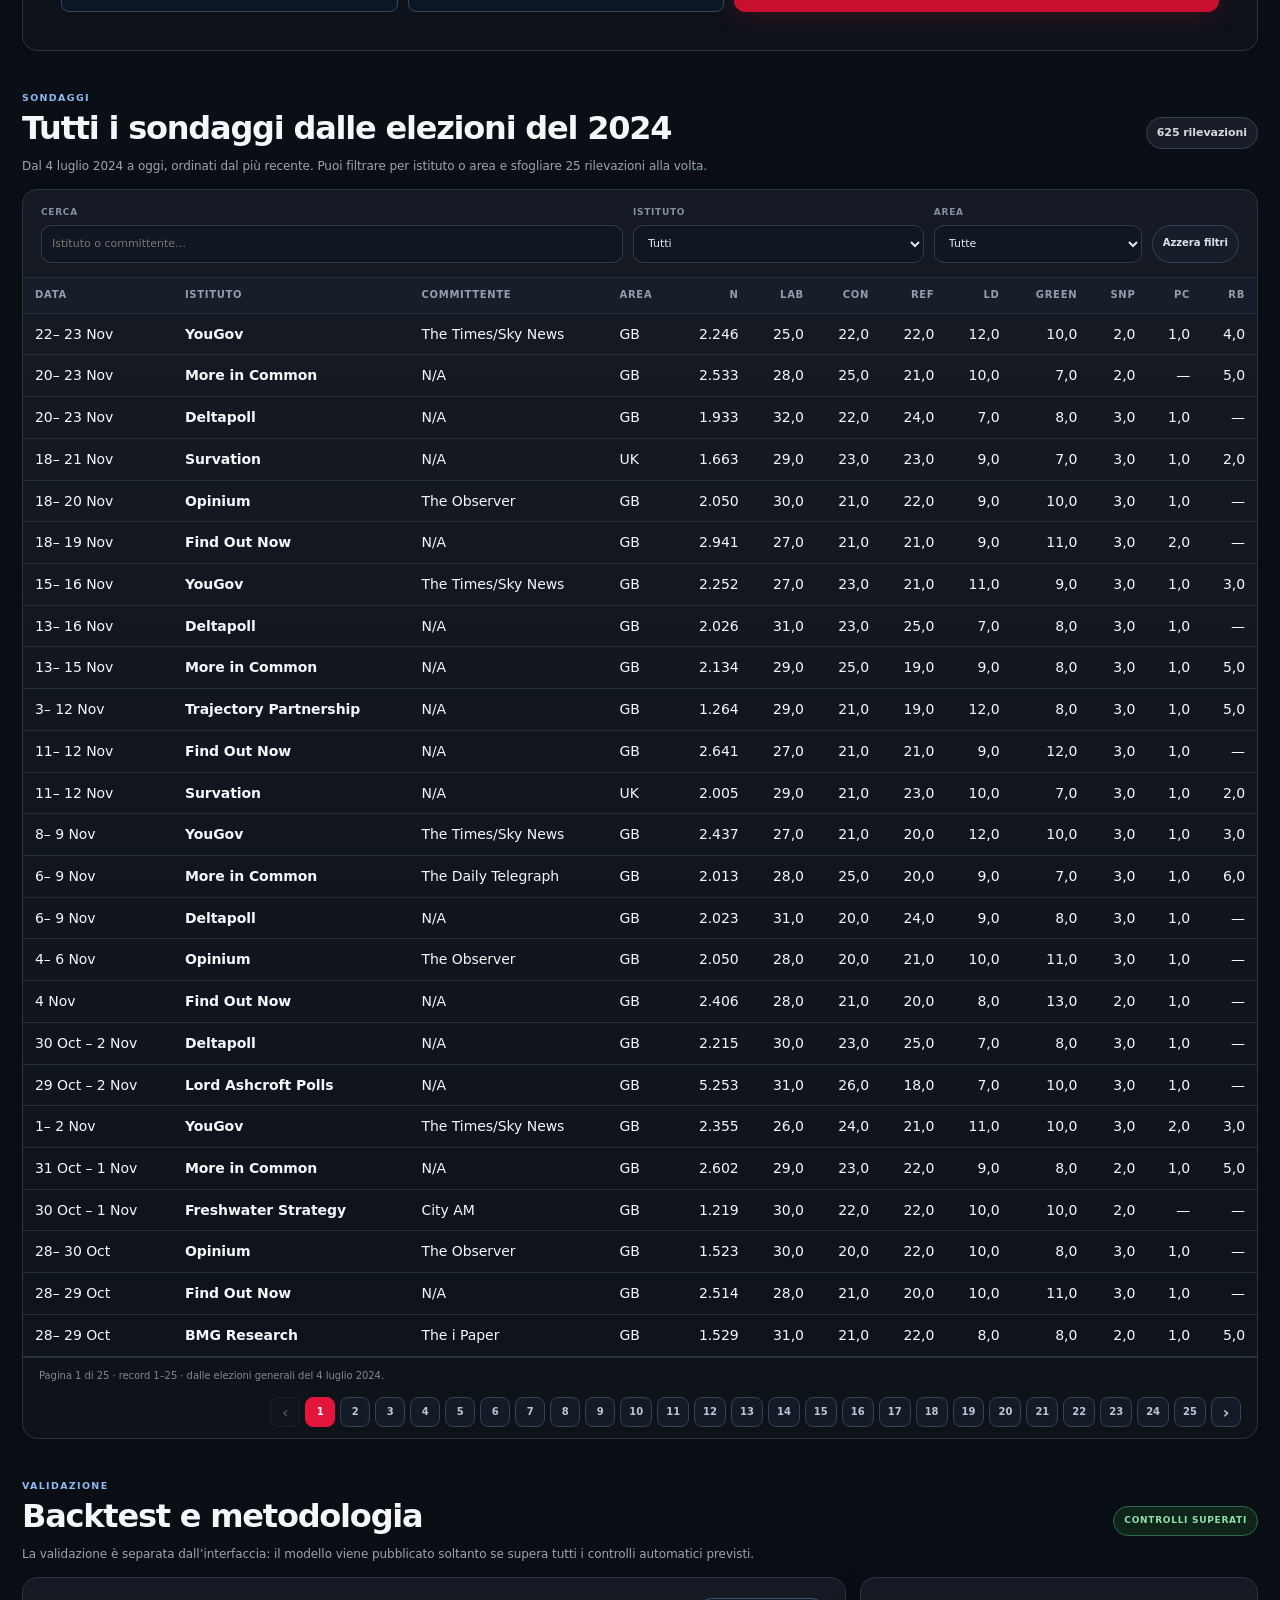
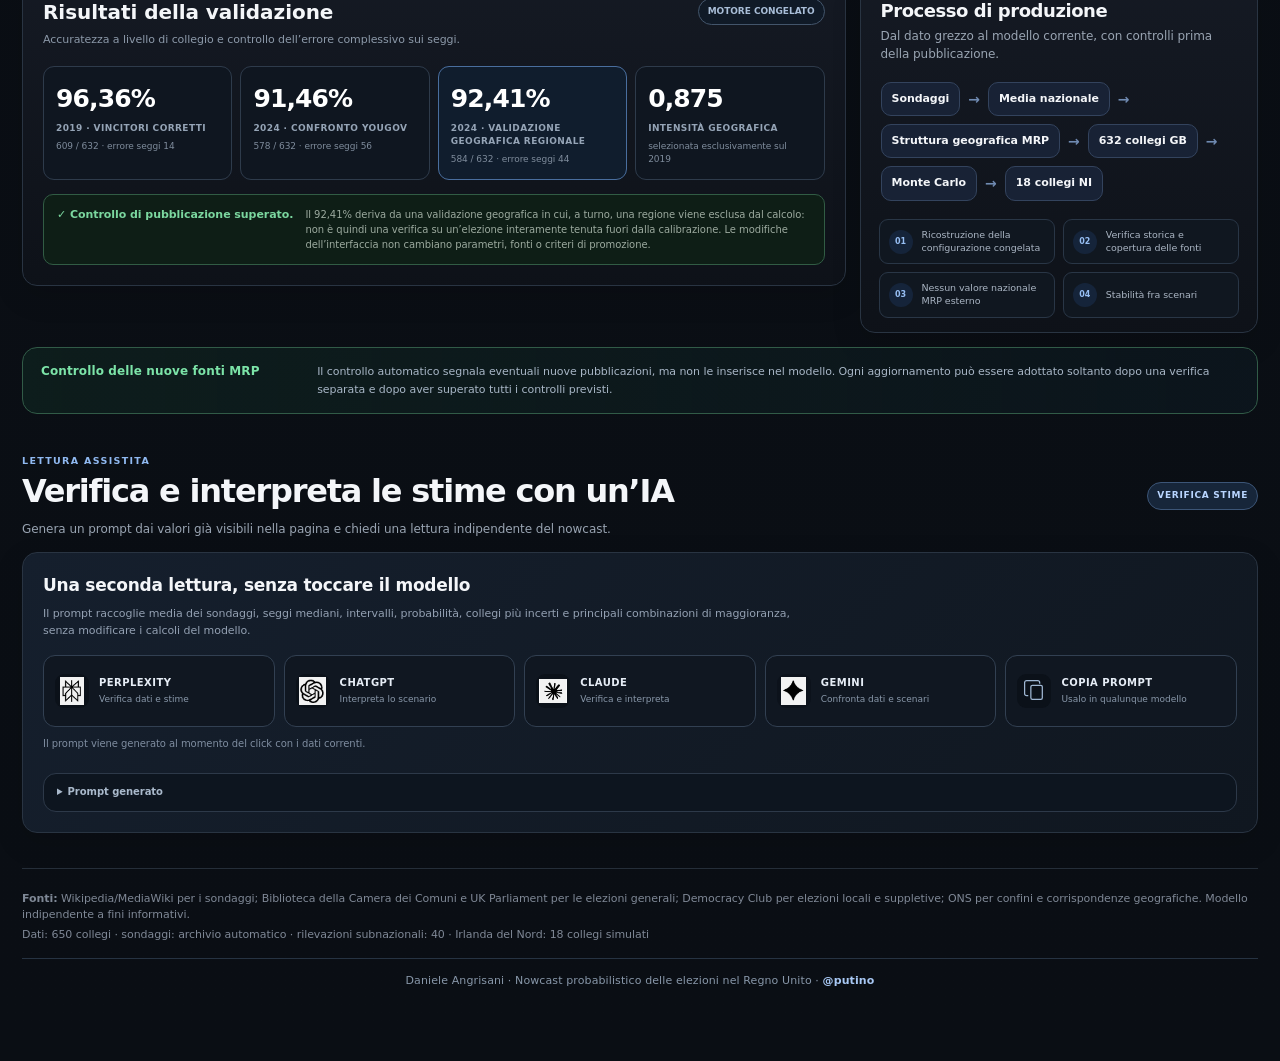
==== commit 9eb826fe: "chore: refresh model-generated UK social cards [social-card]" ====
--- a/index.html
+++ b/index.html
@@ -12,8 +12,8 @@
 <meta property="og:url" content="https://angrisanidj.github.io/modello-uk/" />
 <meta property="og:title" content="Elezioni nel Regno Unito — Sondaggi, seggi e probabilità" />
 <meta property="og:description" content="Nowcast probabilistico della House of Commons: sondaggi, proiezione dei seggi, Monte Carlo e probabilità collegio per collegio." />
-<meta property="og:image" content="https://angrisanidj.github.io/modello-uk/social-card-uk-v2.png?v=20261123-344937d9" />
-<meta property="og:image:secure_url" content="https://angrisanidj.github.io/modello-uk/social-card-uk-v2.png?v=20261123-344937d9" />
+<meta property="og:image" content="https://angrisanidj.github.io/modello-uk/social-card-uk-v2.png?v=20261123-ca7bc998" />
+<meta property="og:image:secure_url" content="https://angrisanidj.github.io/modello-uk/social-card-uk-v2.png?v=20261123-ca7bc998" />
 <meta property="og:image:type" content="image/png" />
 <meta property="og:image:width" content="1200" />
 <meta property="og:image:height" content="630" />
@@ -22,7 +22,7 @@
 <meta name="twitter:card" content="summary_large_image" />
 <meta name="twitter:title" content="Elezioni nel Regno Unito — Sondaggi, seggi e probabilità" />
 <meta name="twitter:description" content="Nowcast probabilistico della House of Commons: sondaggi, seggi, collegi e probabilità." />
-<meta name="twitter:image" content="https://angrisanidj.github.io/modello-uk/social-card-uk-v2.png?v=20261123-344937d9" />
+<meta name="twitter:image" content="https://angrisanidj.github.io/modello-uk/social-card-uk-v2.png?v=20261123-ca7bc998" />
 <meta name="twitter:image:alt" content="Nowcast delle elezioni nel Regno Unito — proiezione della House of Commons" />
 <meta name="twitter:url" content="https://angrisanidj.github.io/modello-uk/" />
 <link rel="stylesheet" href="styles.css?v=1.0" />
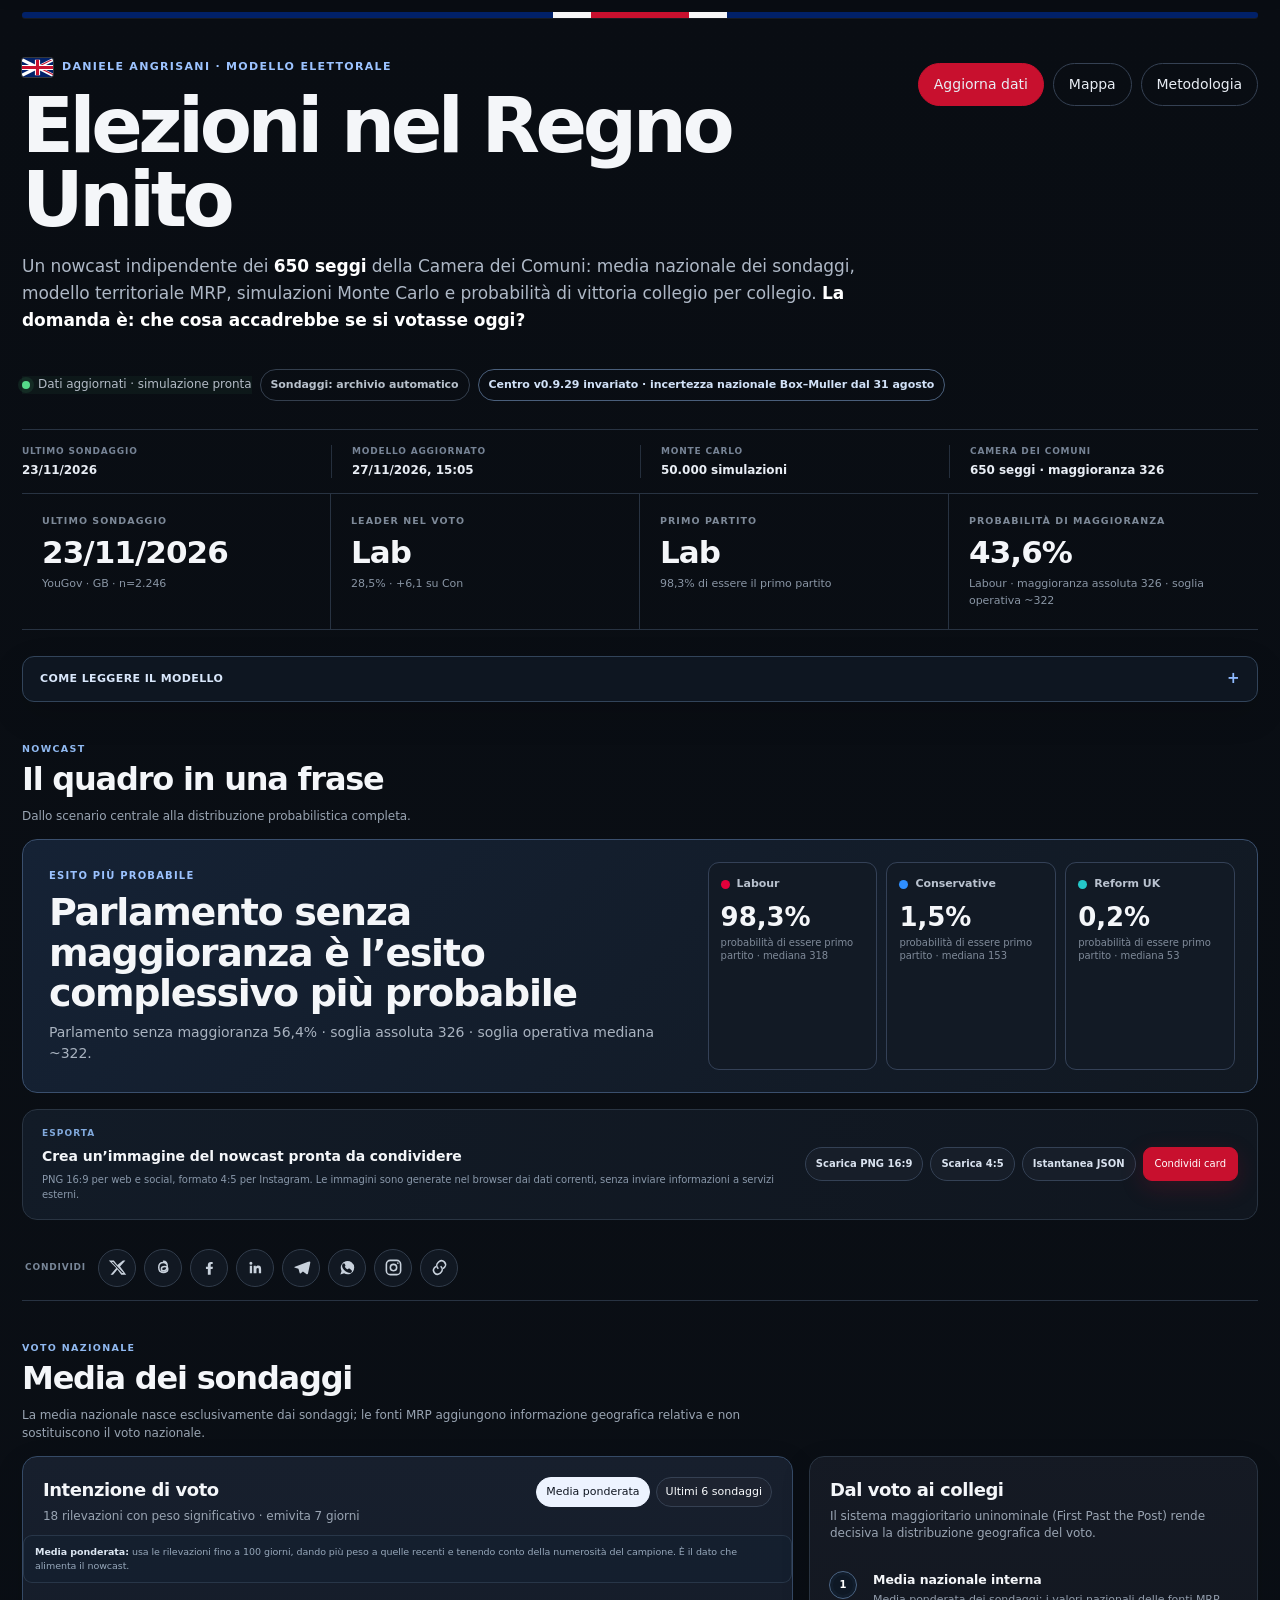
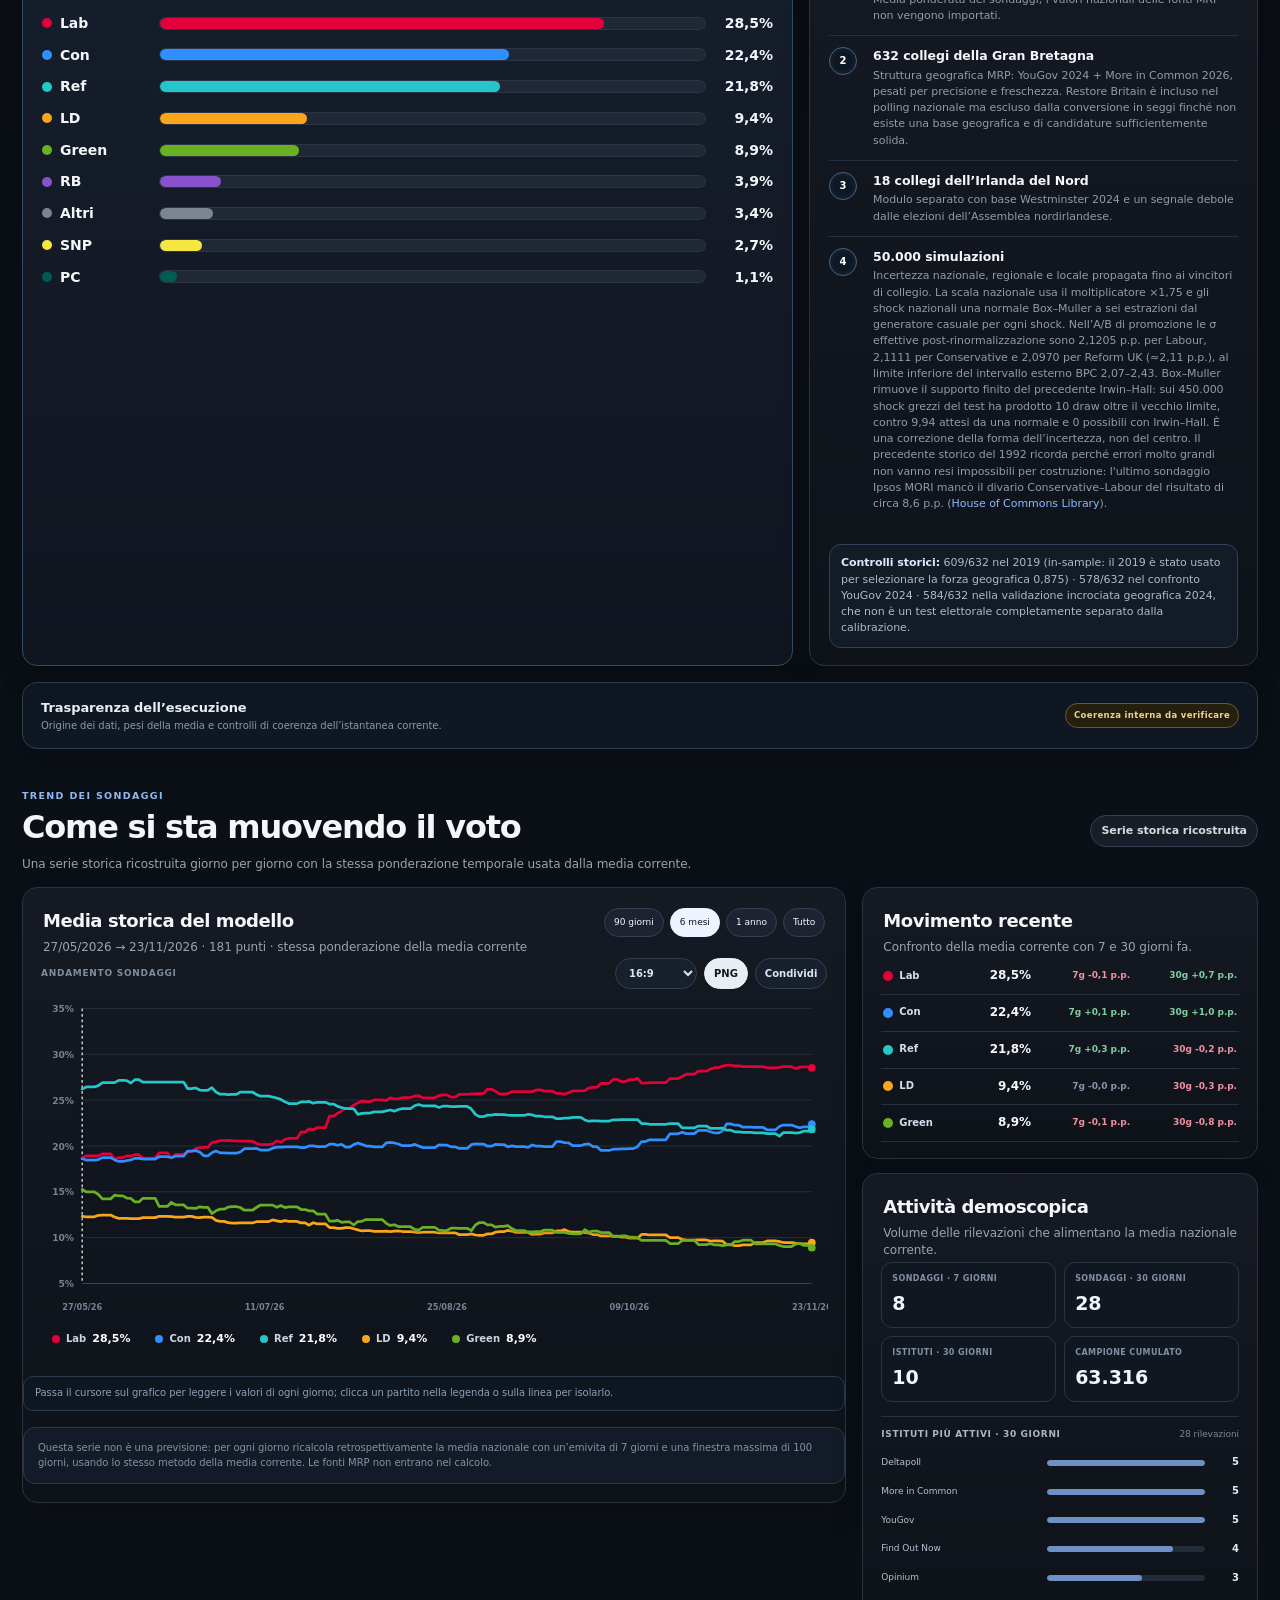
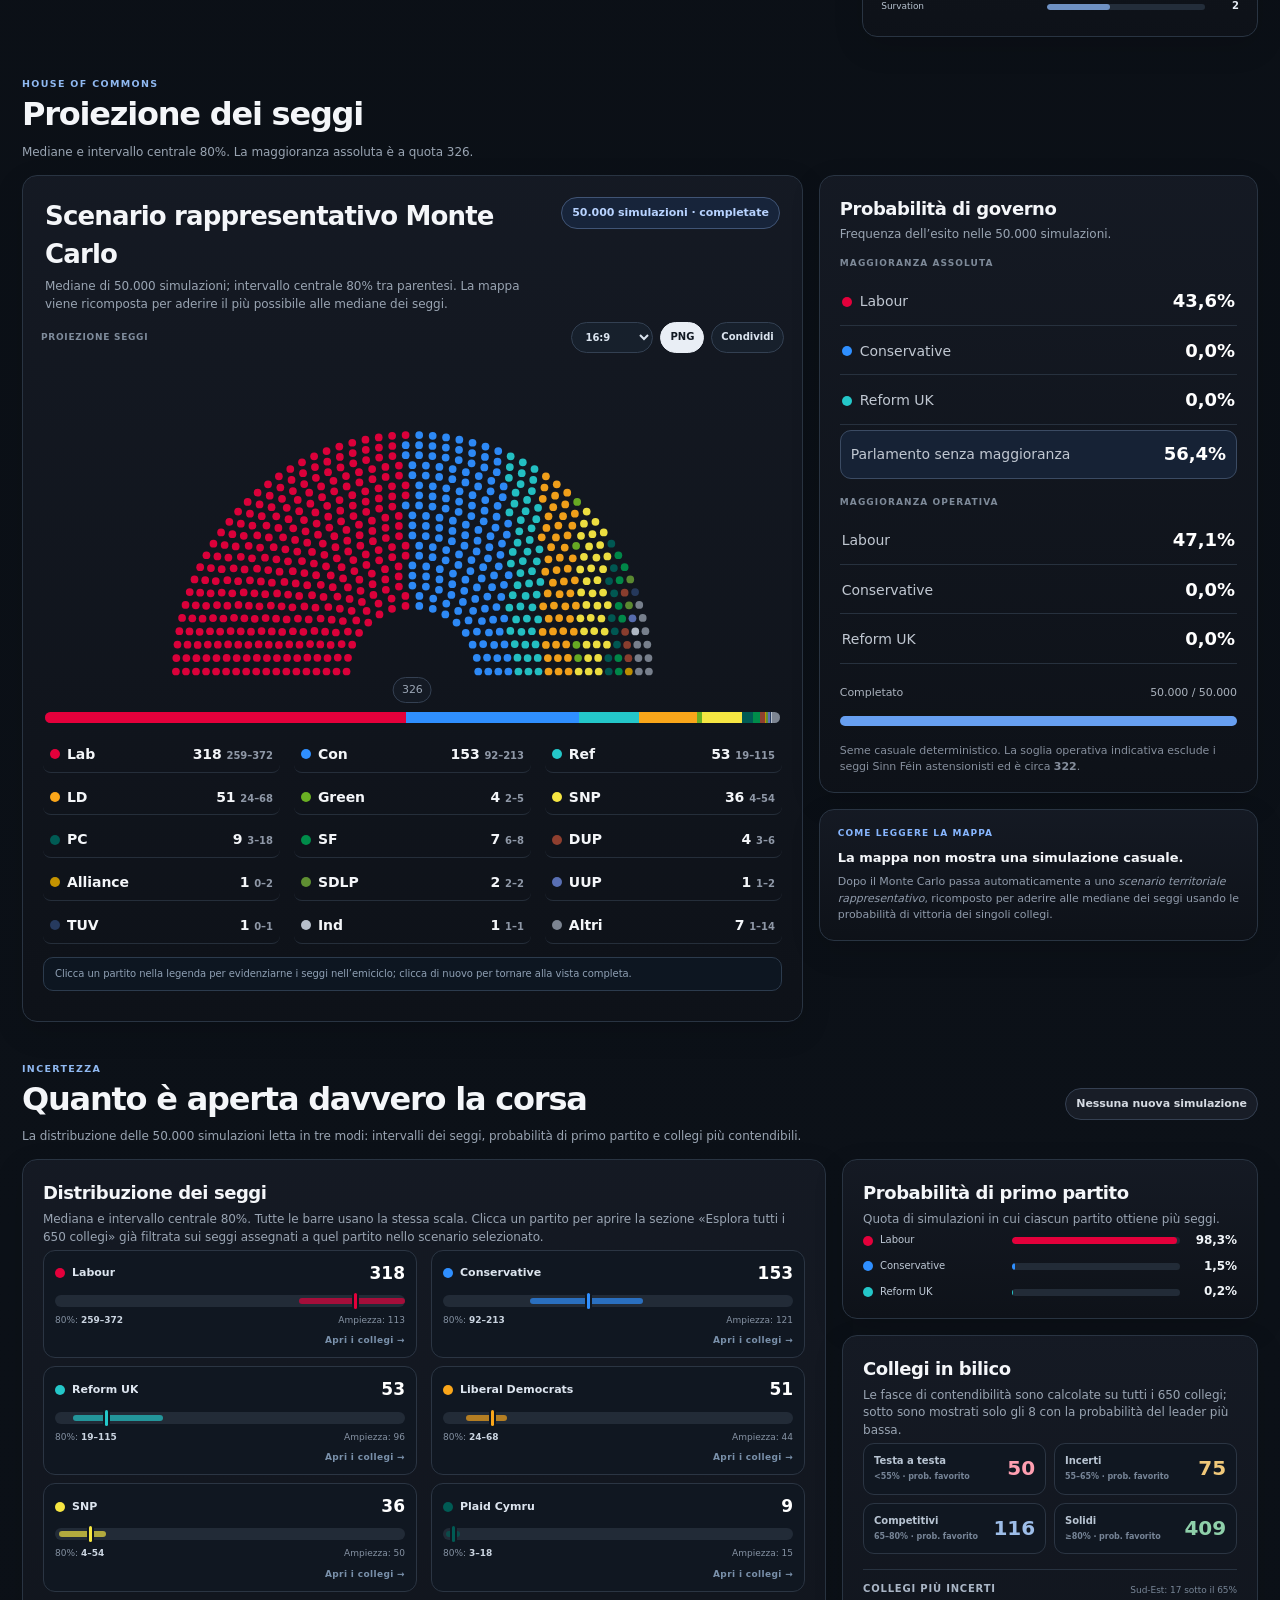
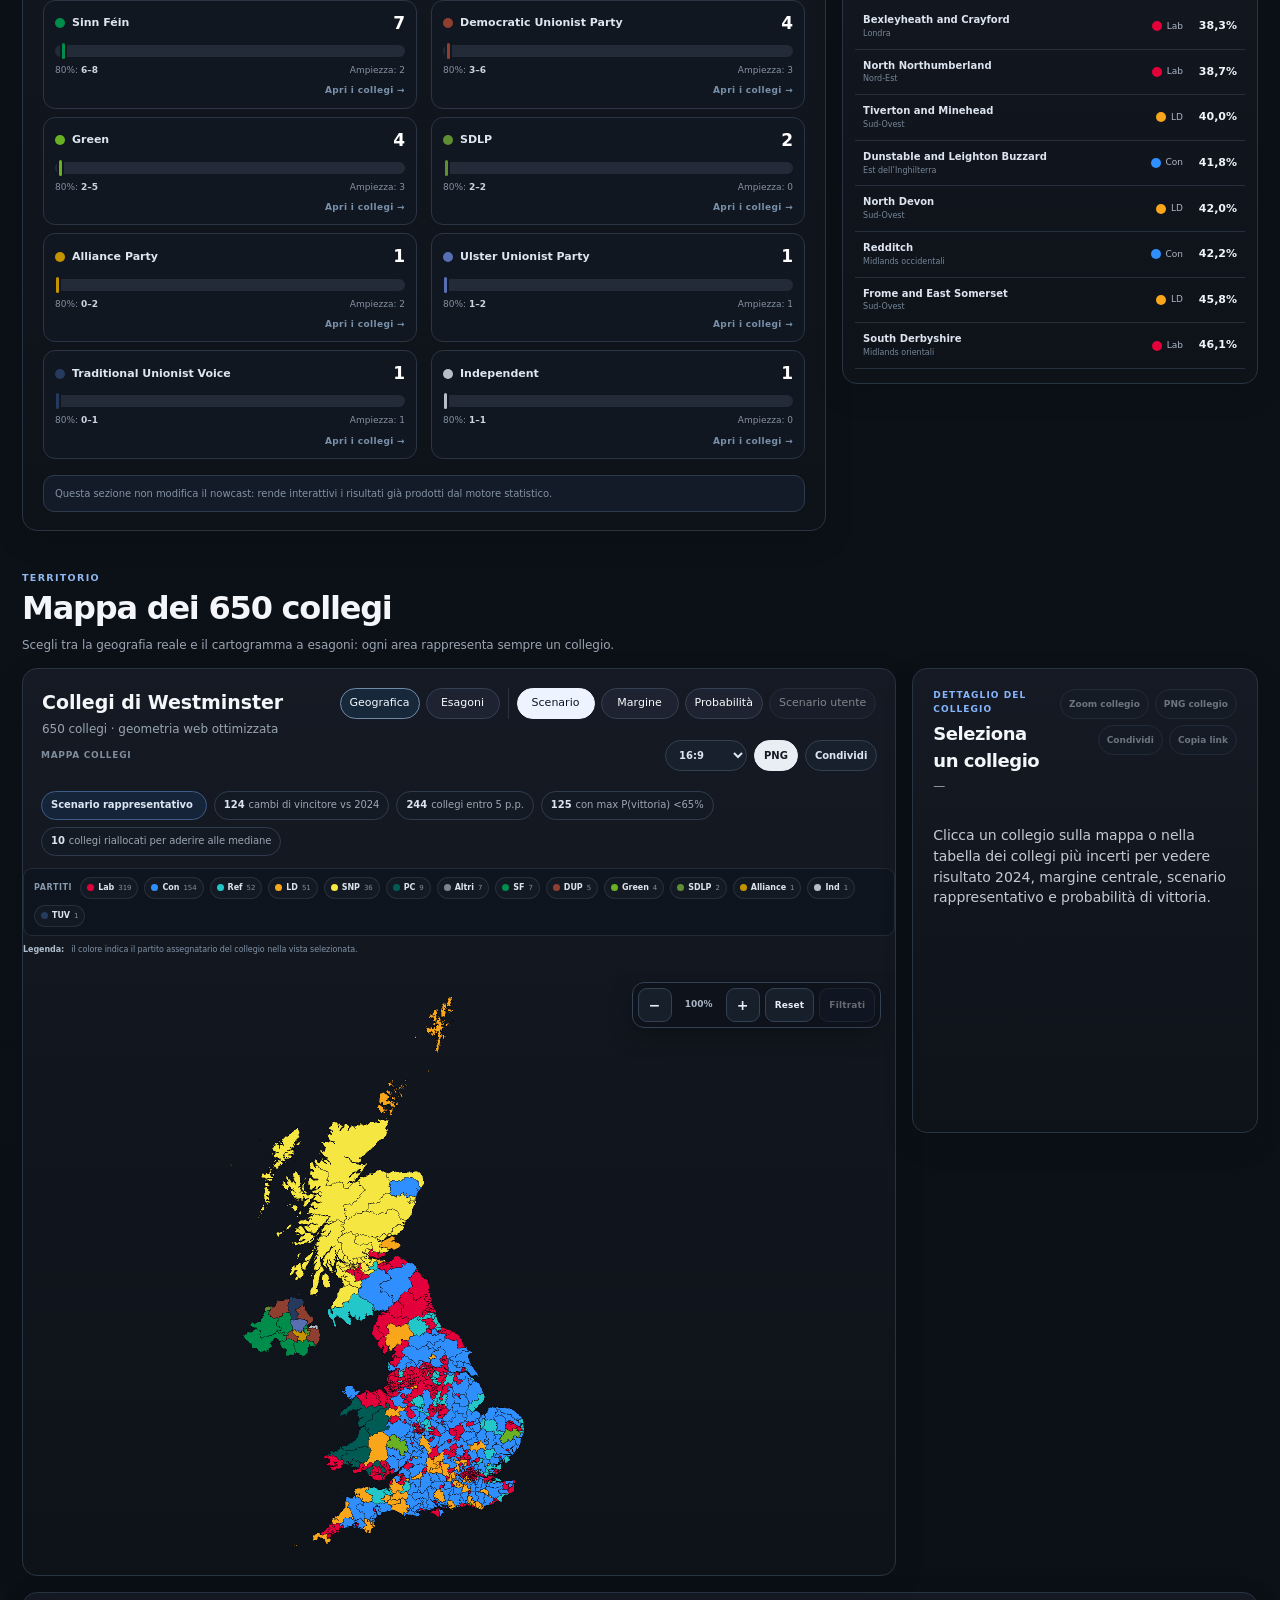
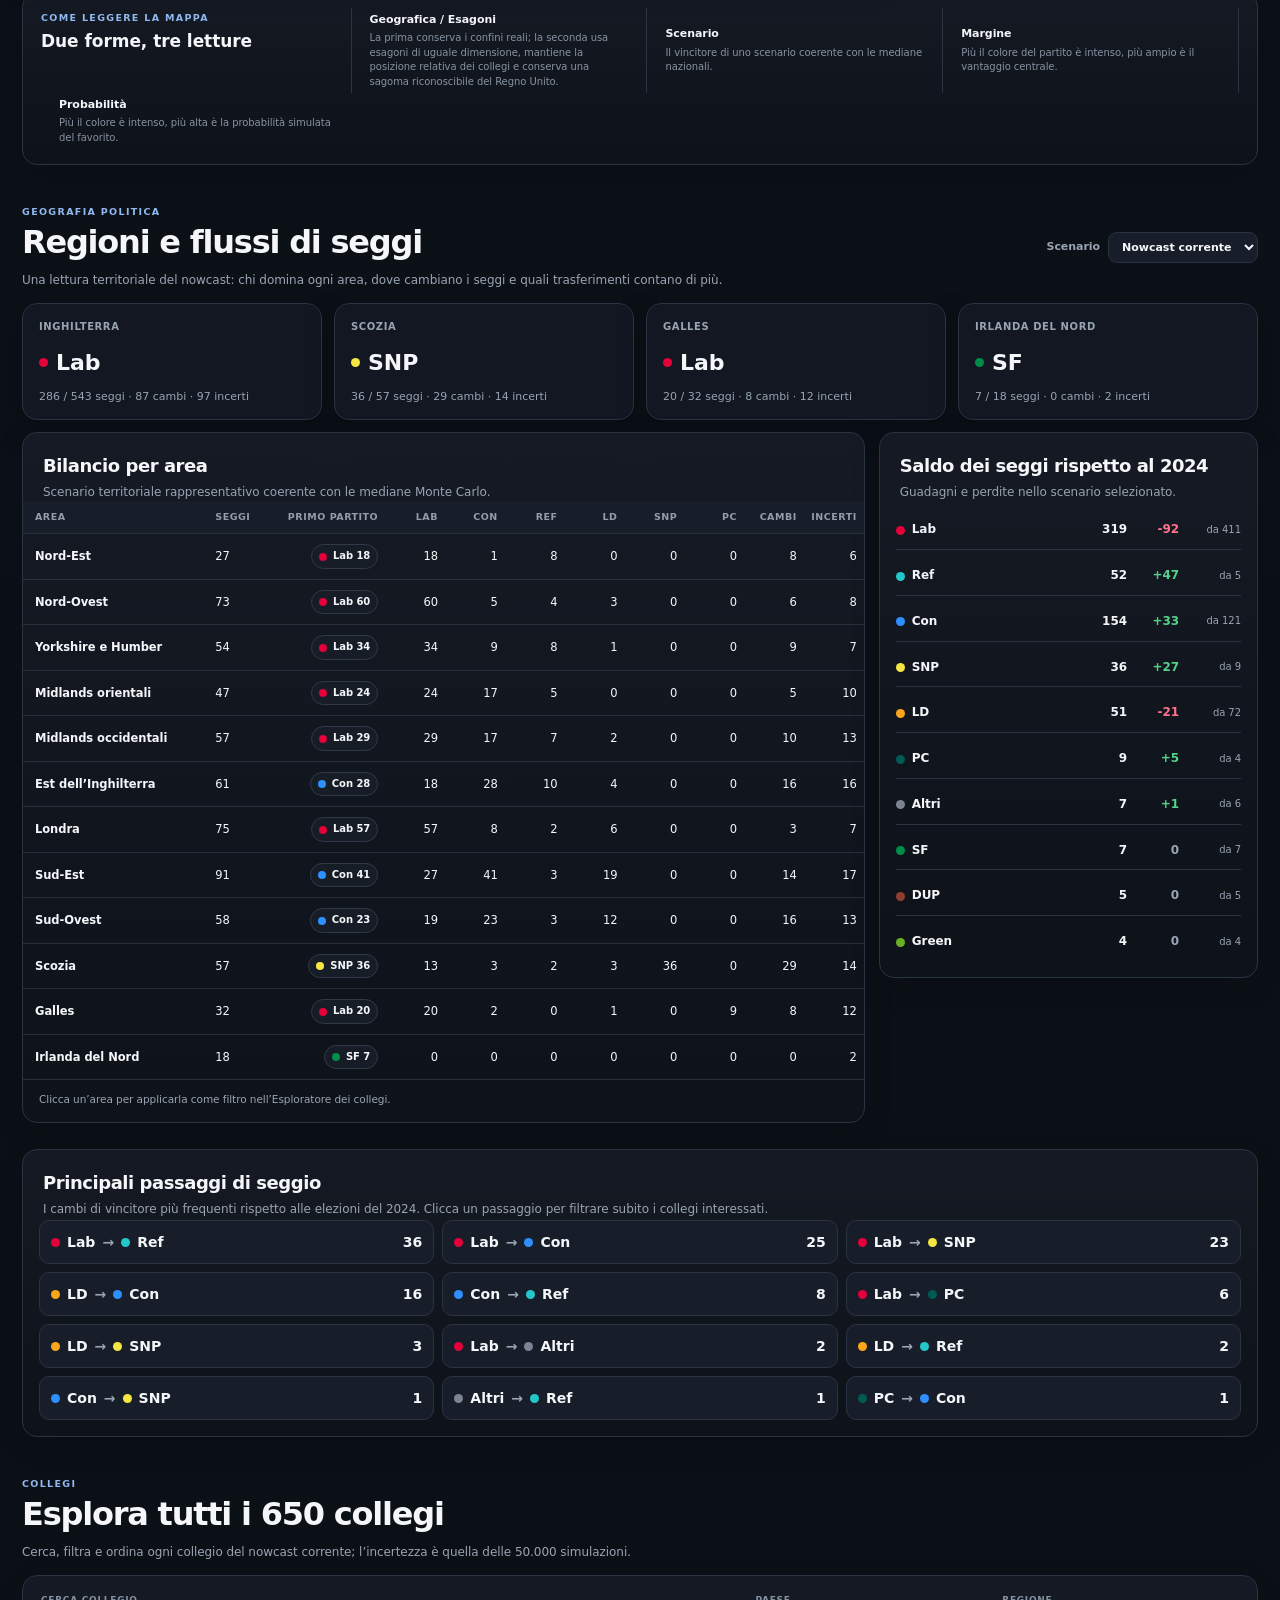
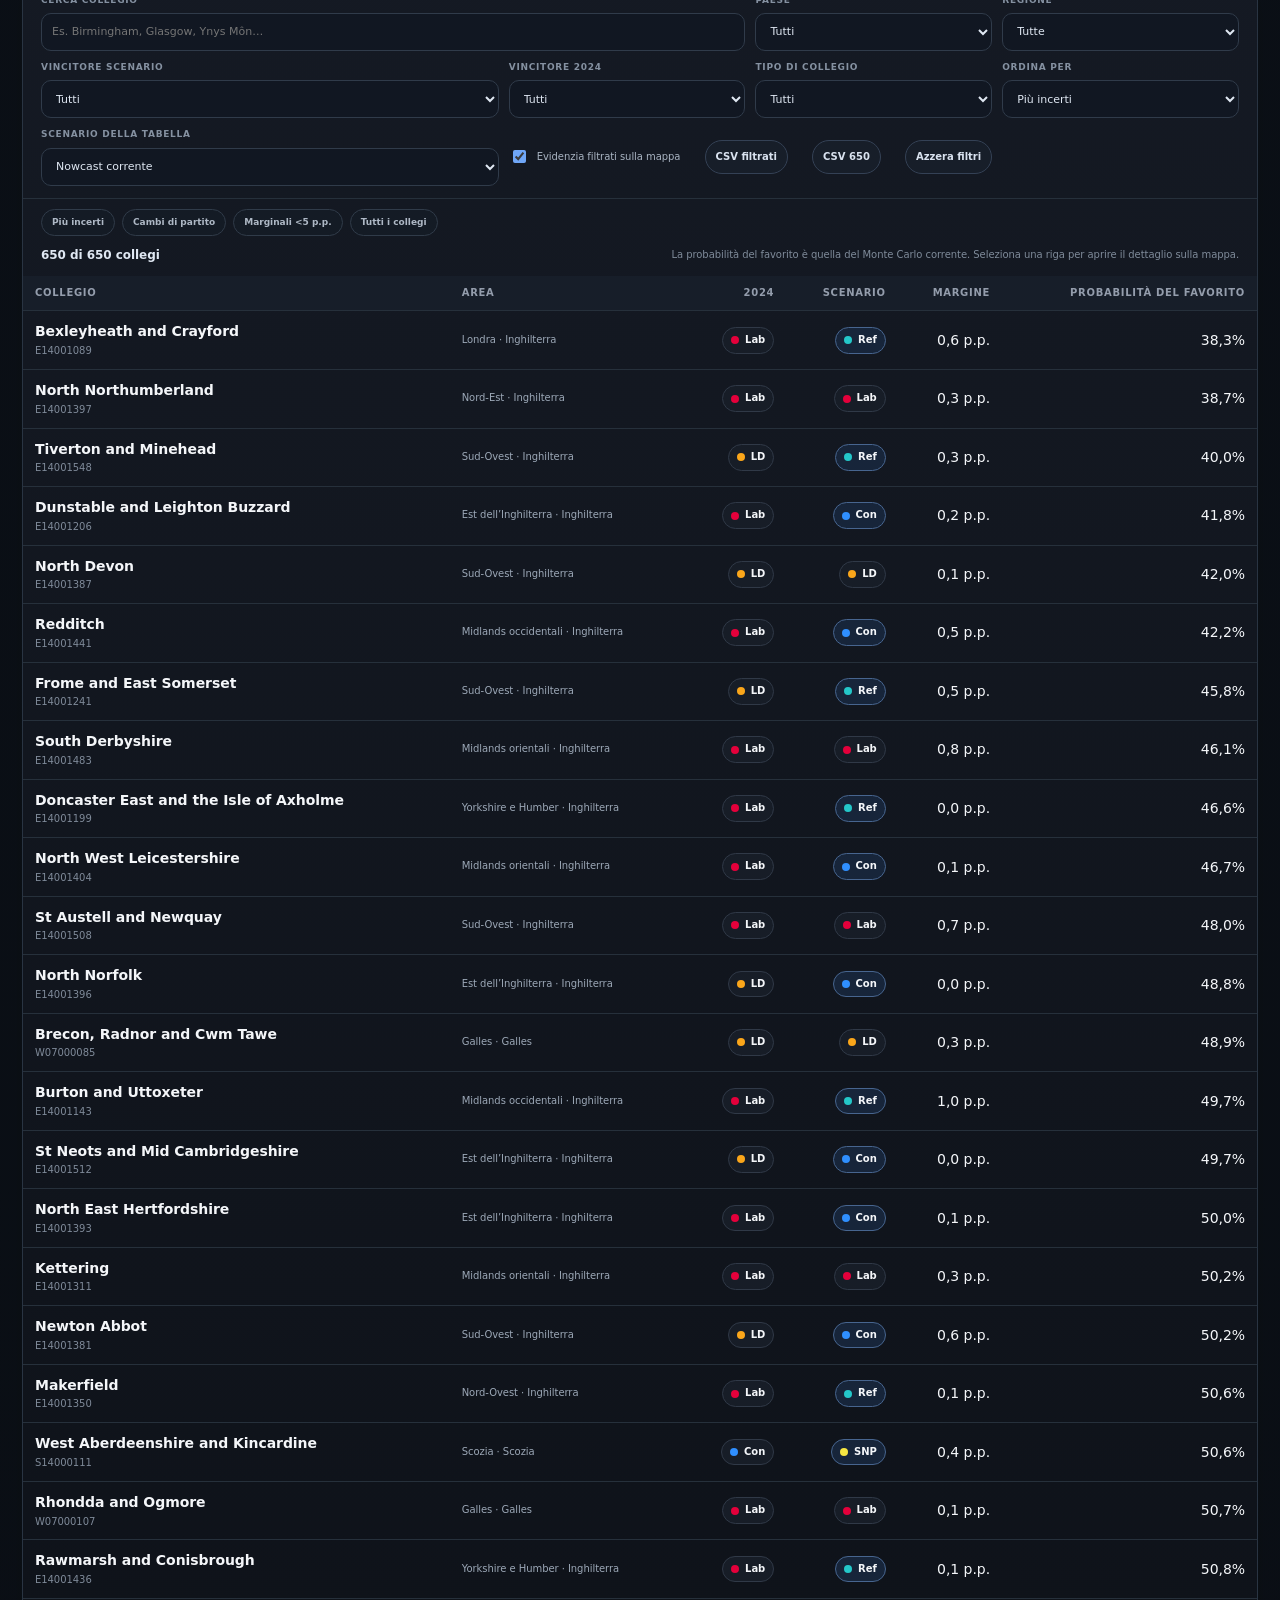
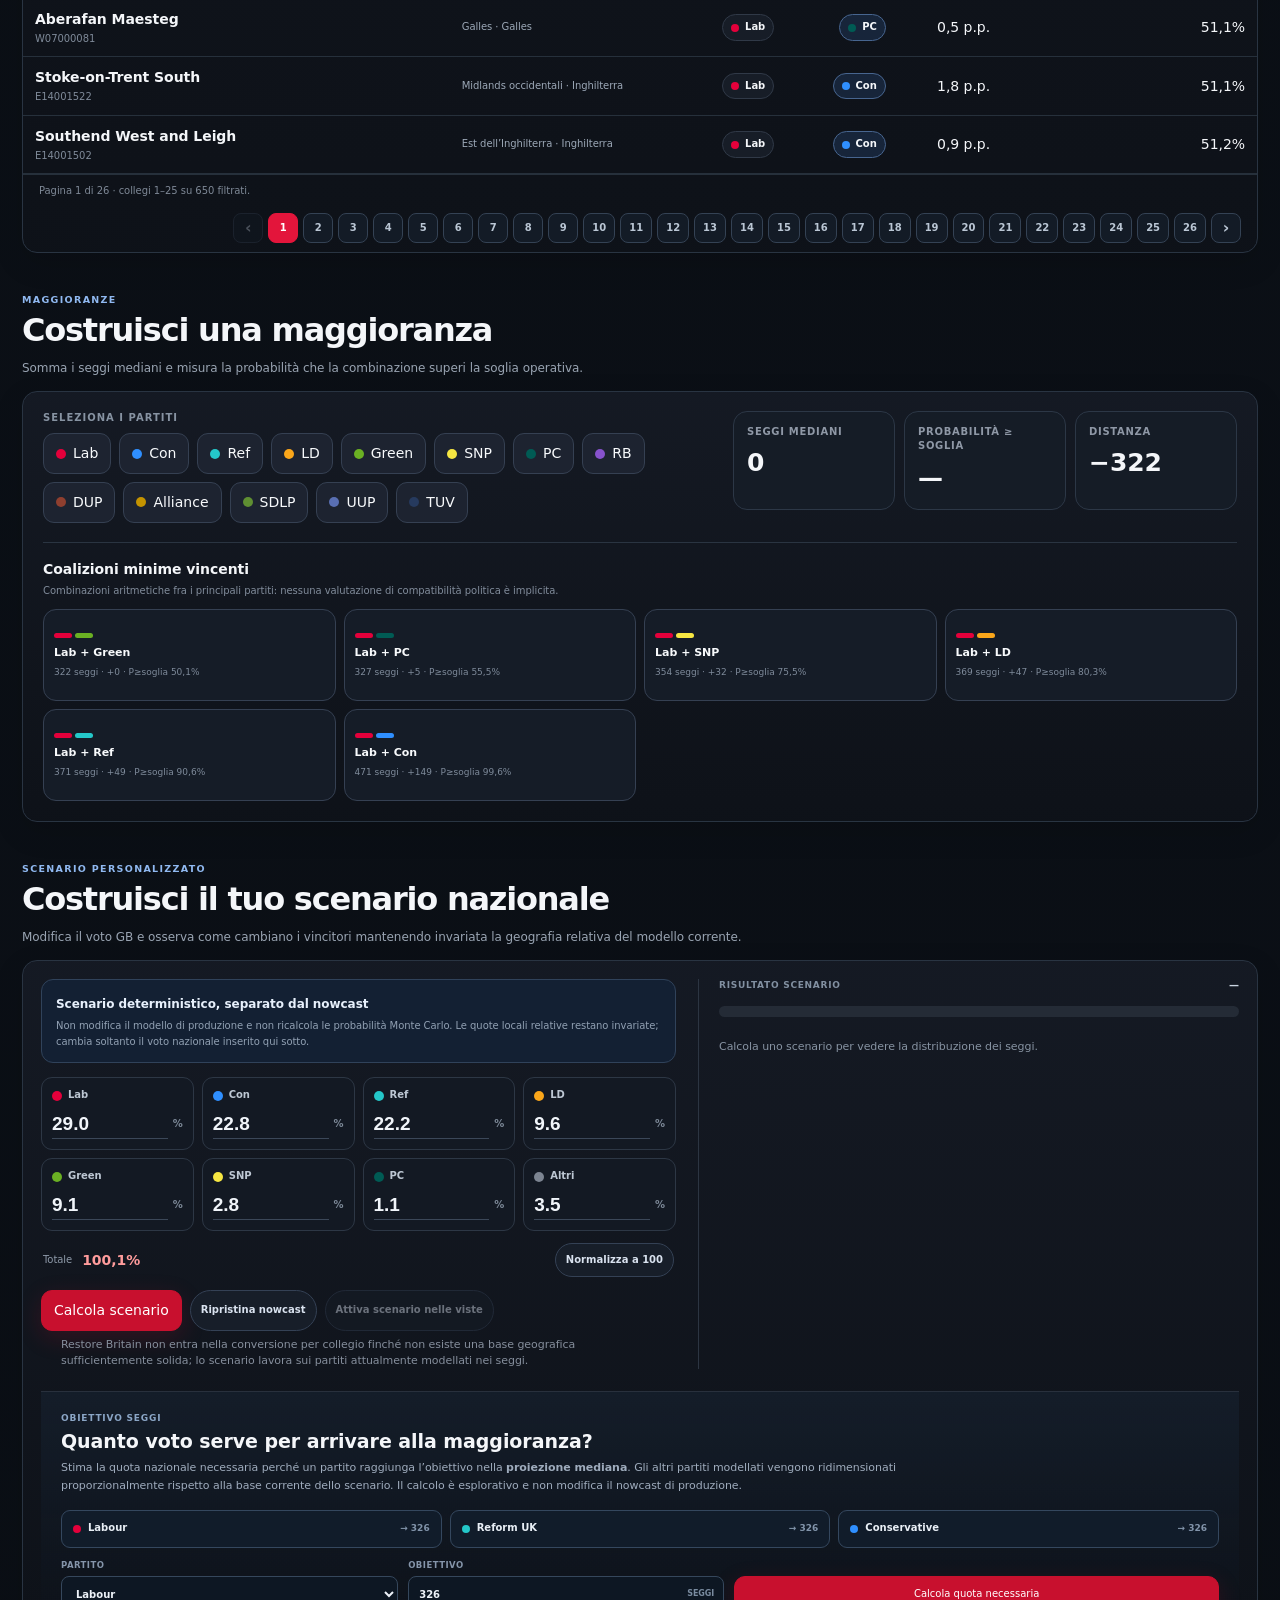
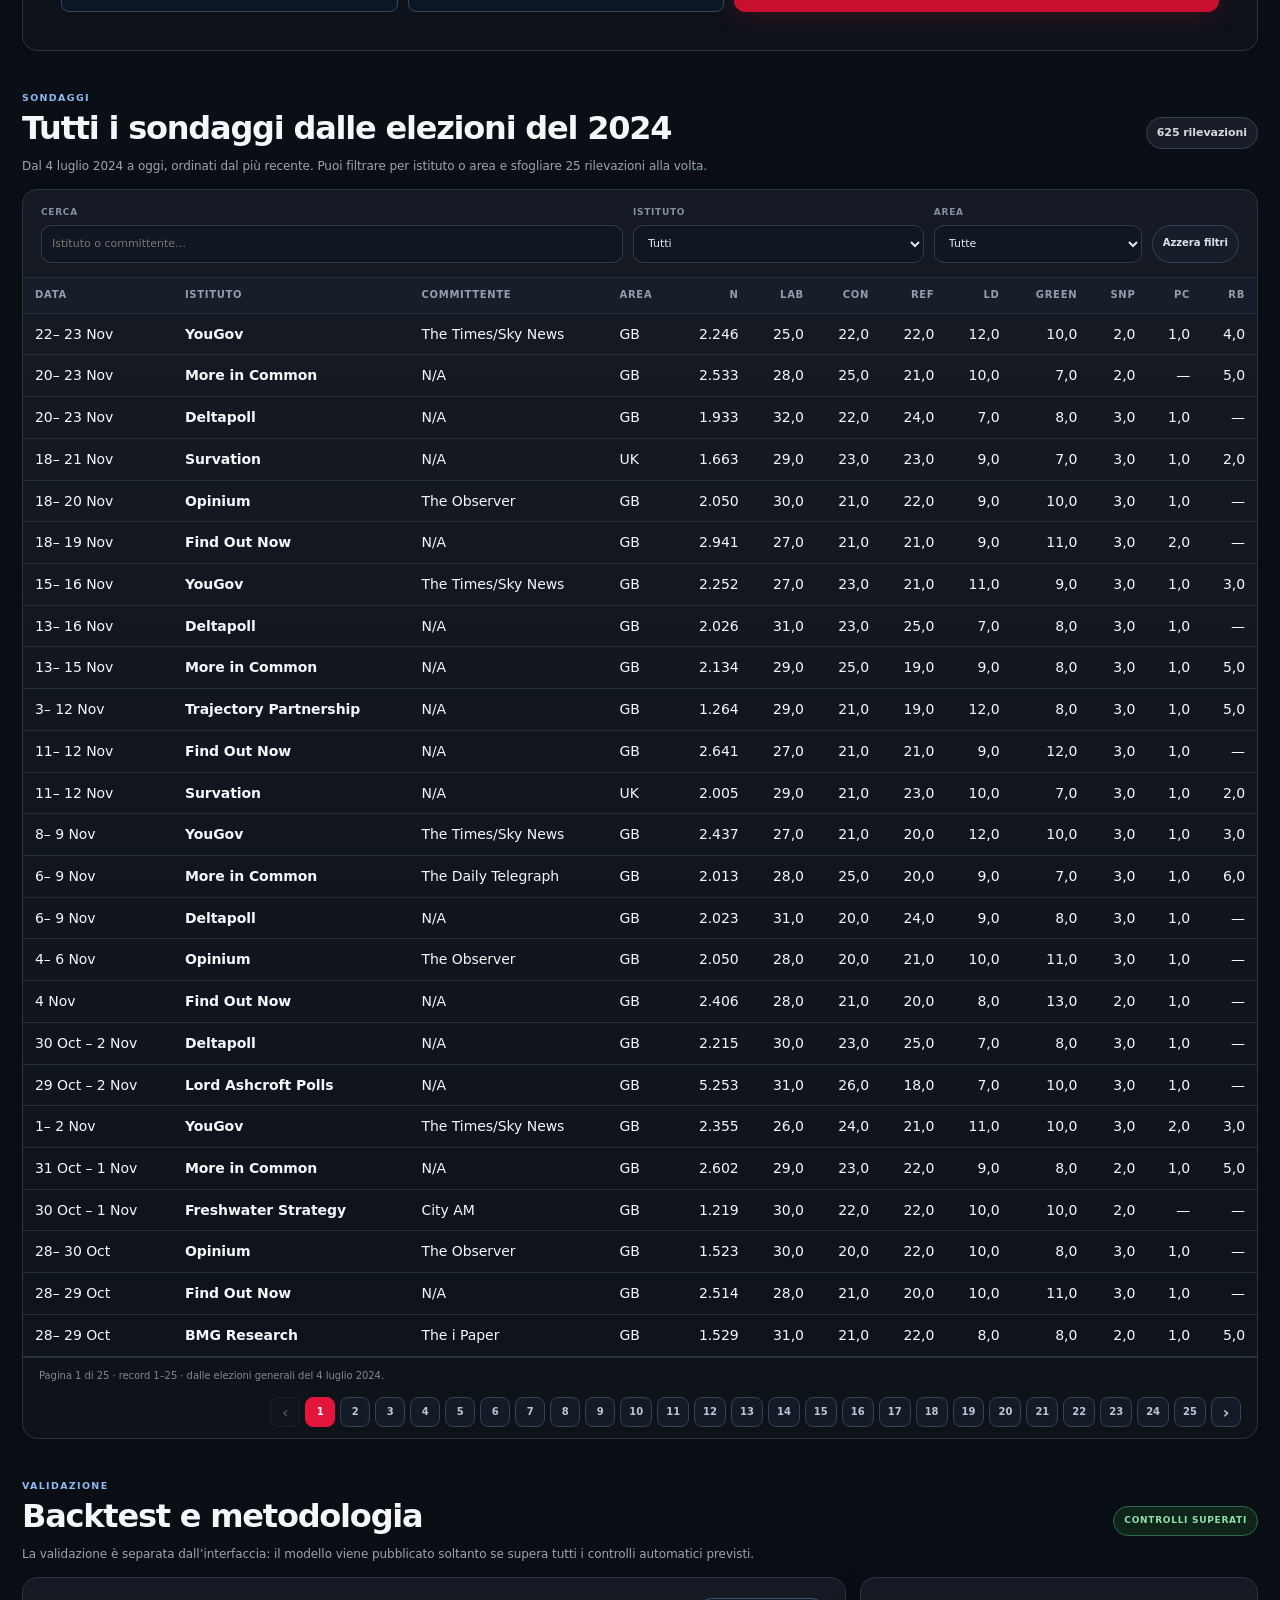
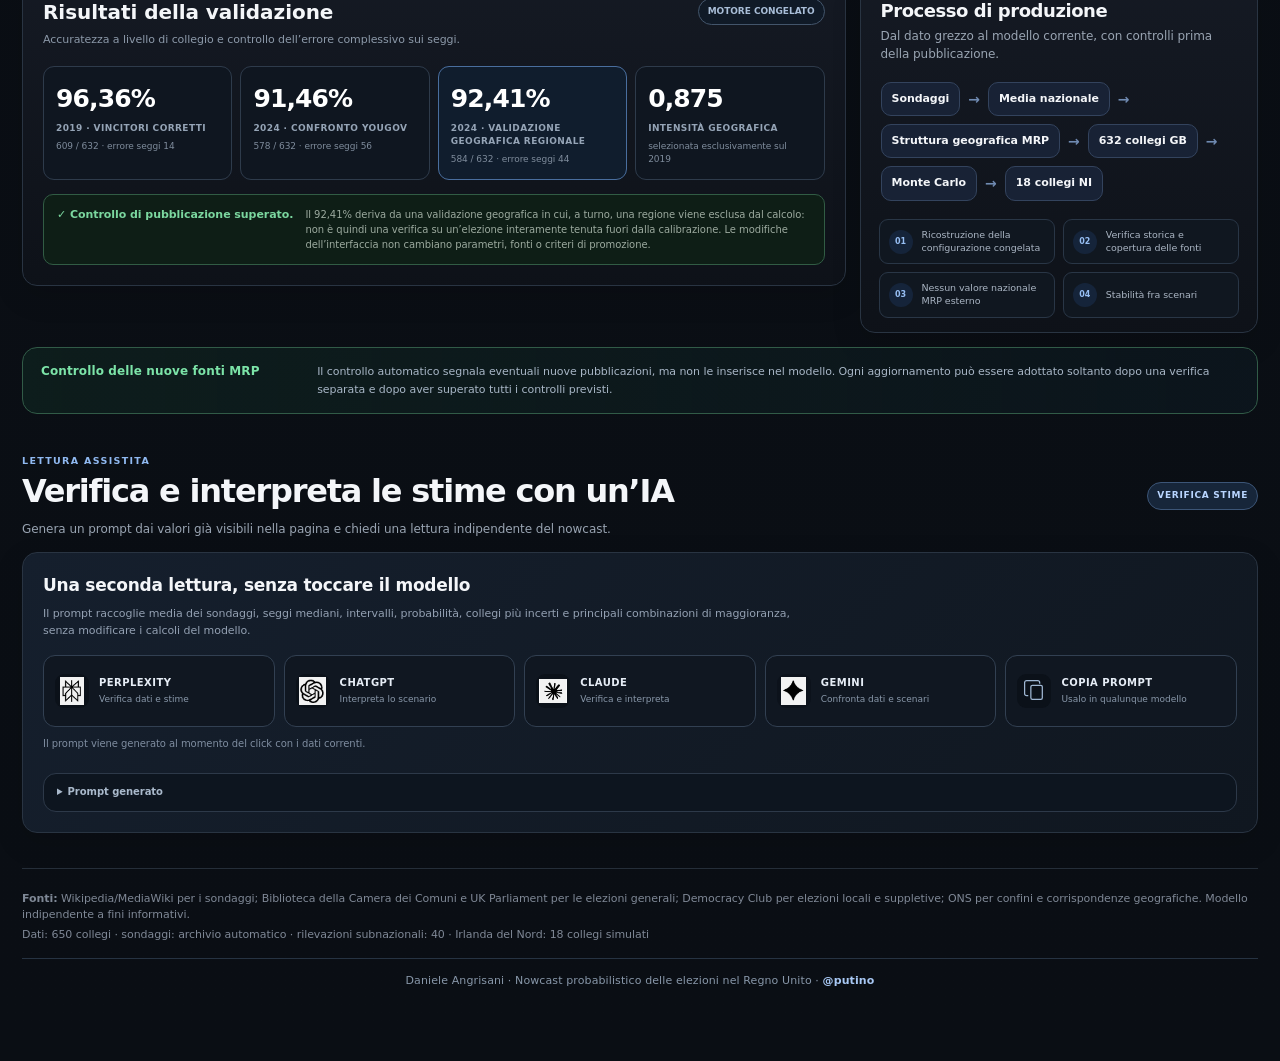
==== commit fa399111: "chore: refresh model-generated UK social cards [social-card]" ====
--- a/index.html
+++ b/index.html
@@ -12,8 +12,8 @@
 <meta property="og:url" content="https://angrisanidj.github.io/modello-uk/" />
 <meta property="og:title" content="Elezioni nel Regno Unito — Sondaggi, seggi e probabilità" />
 <meta property="og:description" content="Nowcast probabilistico della House of Commons: sondaggi, proiezione dei seggi, Monte Carlo e probabilità collegio per collegio." />
-<meta property="og:image" content="https://angrisanidj.github.io/modello-uk/social-card-uk-v2.png?v=20261123-ca7bc998" />
-<meta property="og:image:secure_url" content="https://angrisanidj.github.io/modello-uk/social-card-uk-v2.png?v=20261123-ca7bc998" />
+<meta property="og:image" content="https://angrisanidj.github.io/modello-uk/social-card-uk-v2.png?v=20261123-3b2c6c89" />
+<meta property="og:image:secure_url" content="https://angrisanidj.github.io/modello-uk/social-card-uk-v2.png?v=20261123-3b2c6c89" />
 <meta property="og:image:type" content="image/png" />
 <meta property="og:image:width" content="1200" />
 <meta property="og:image:height" content="630" />
@@ -22,7 +22,7 @@
 <meta name="twitter:card" content="summary_large_image" />
 <meta name="twitter:title" content="Elezioni nel Regno Unito — Sondaggi, seggi e probabilità" />
 <meta name="twitter:description" content="Nowcast probabilistico della House of Commons: sondaggi, seggi, collegi e probabilità." />
-<meta name="twitter:image" content="https://angrisanidj.github.io/modello-uk/social-card-uk-v2.png?v=20261123-ca7bc998" />
+<meta name="twitter:image" content="https://angrisanidj.github.io/modello-uk/social-card-uk-v2.png?v=20261123-3b2c6c89" />
 <meta name="twitter:image:alt" content="Nowcast delle elezioni nel Regno Unito — proiezione della House of Commons" />
 <meta name="twitter:url" content="https://angrisanidj.github.io/modello-uk/" />
 <link rel="stylesheet" href="styles.css?v=1.0" />
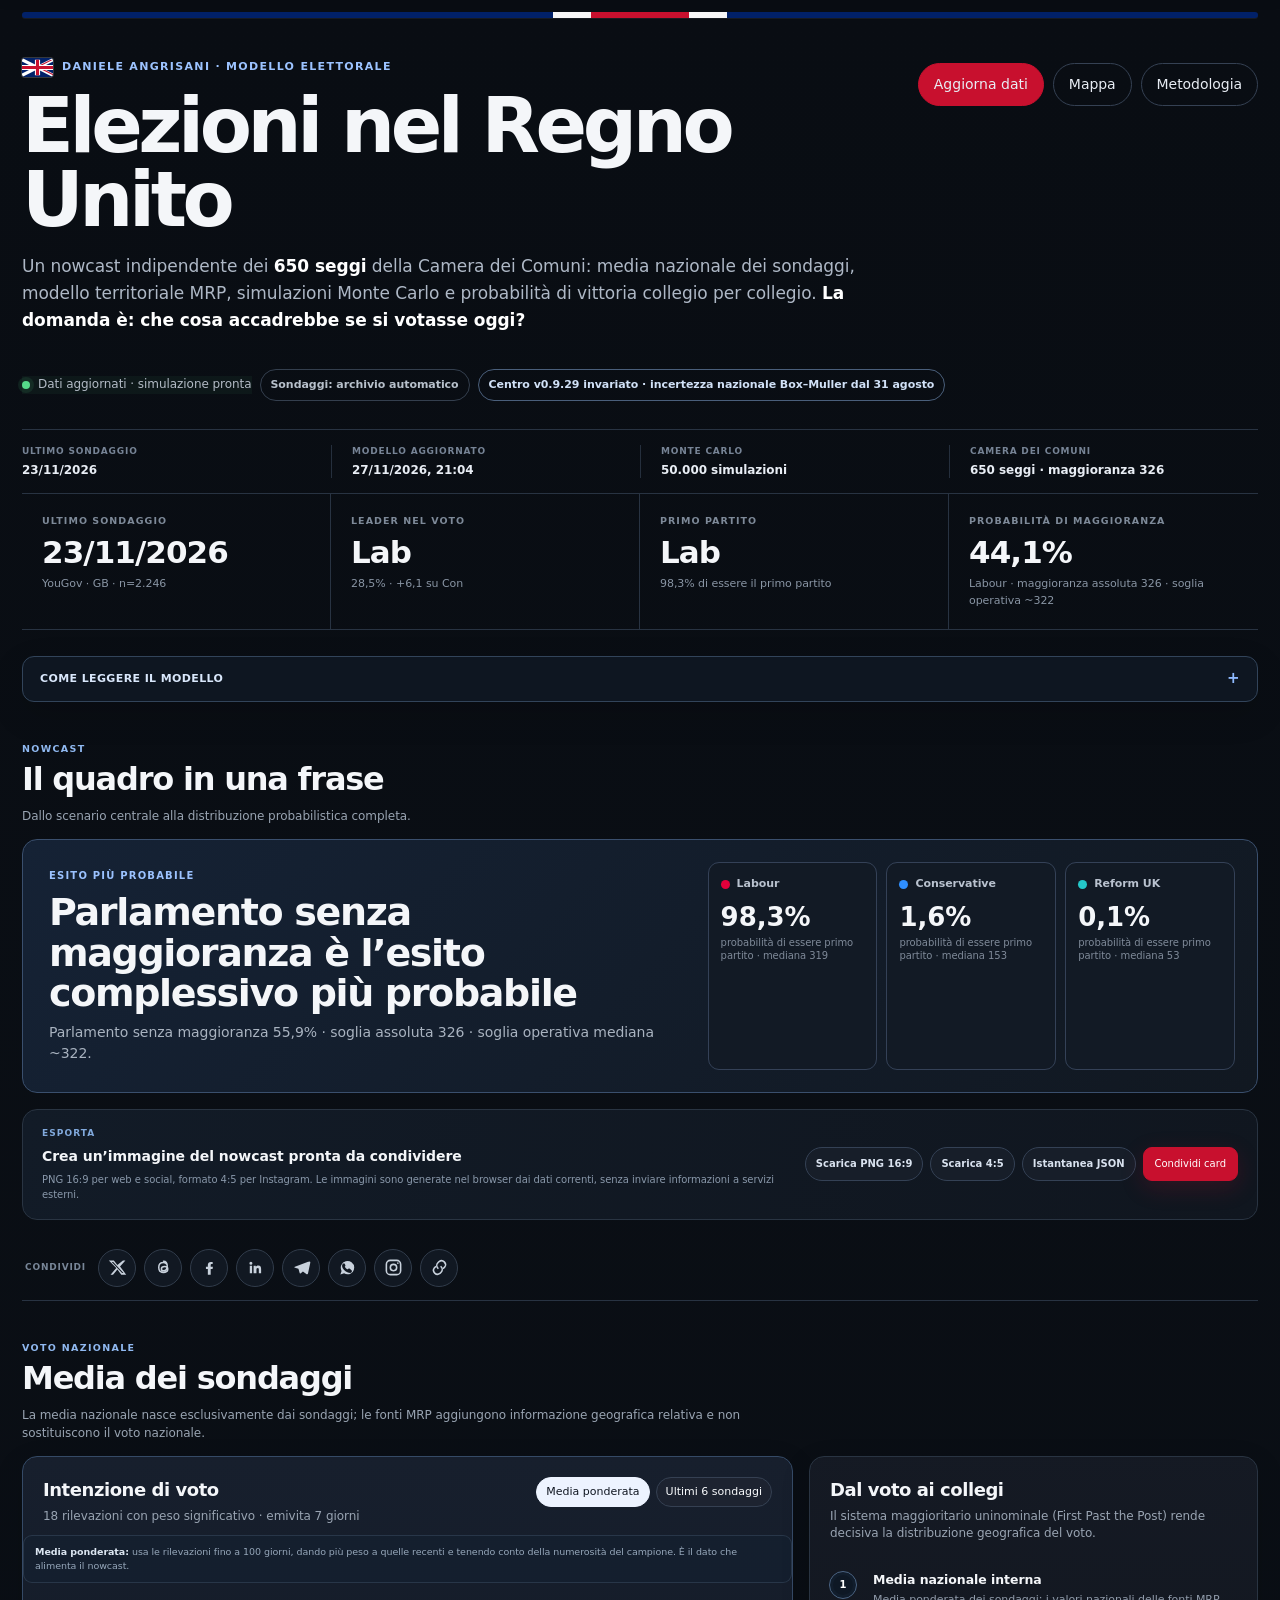
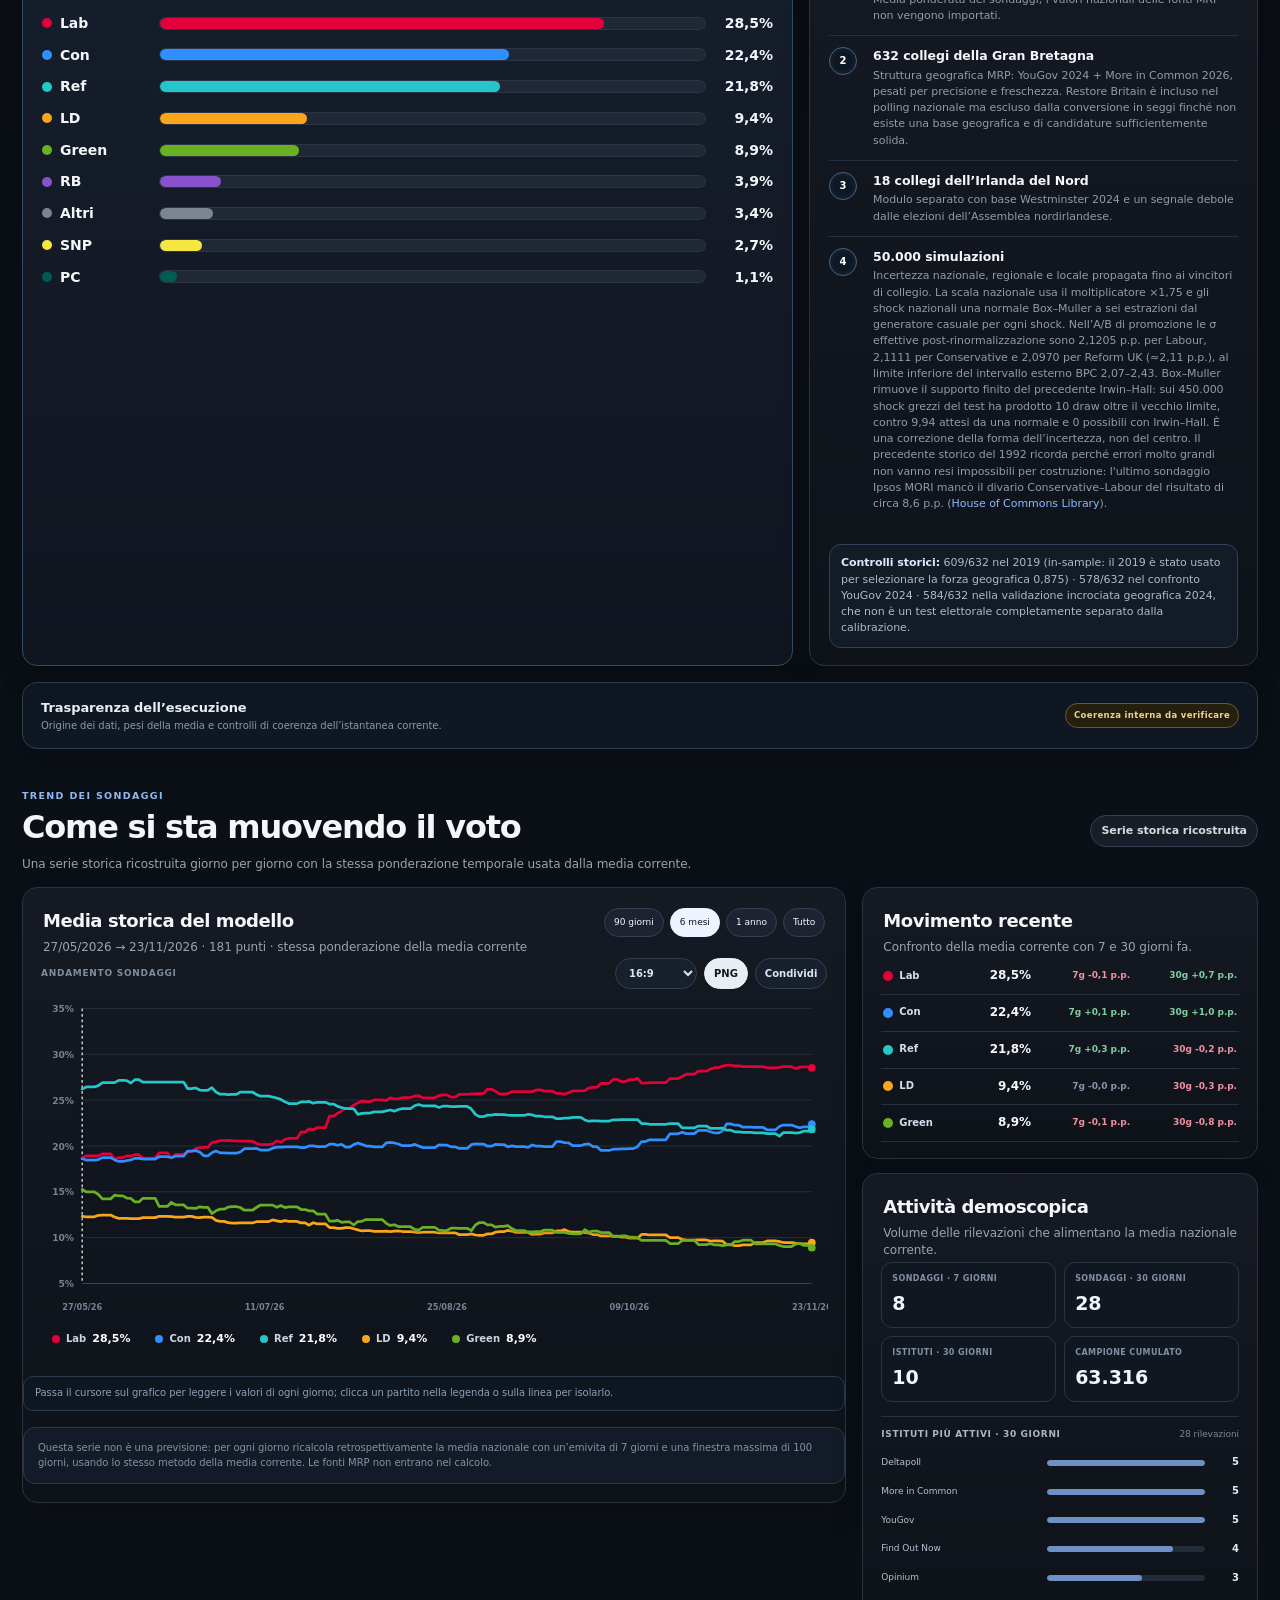
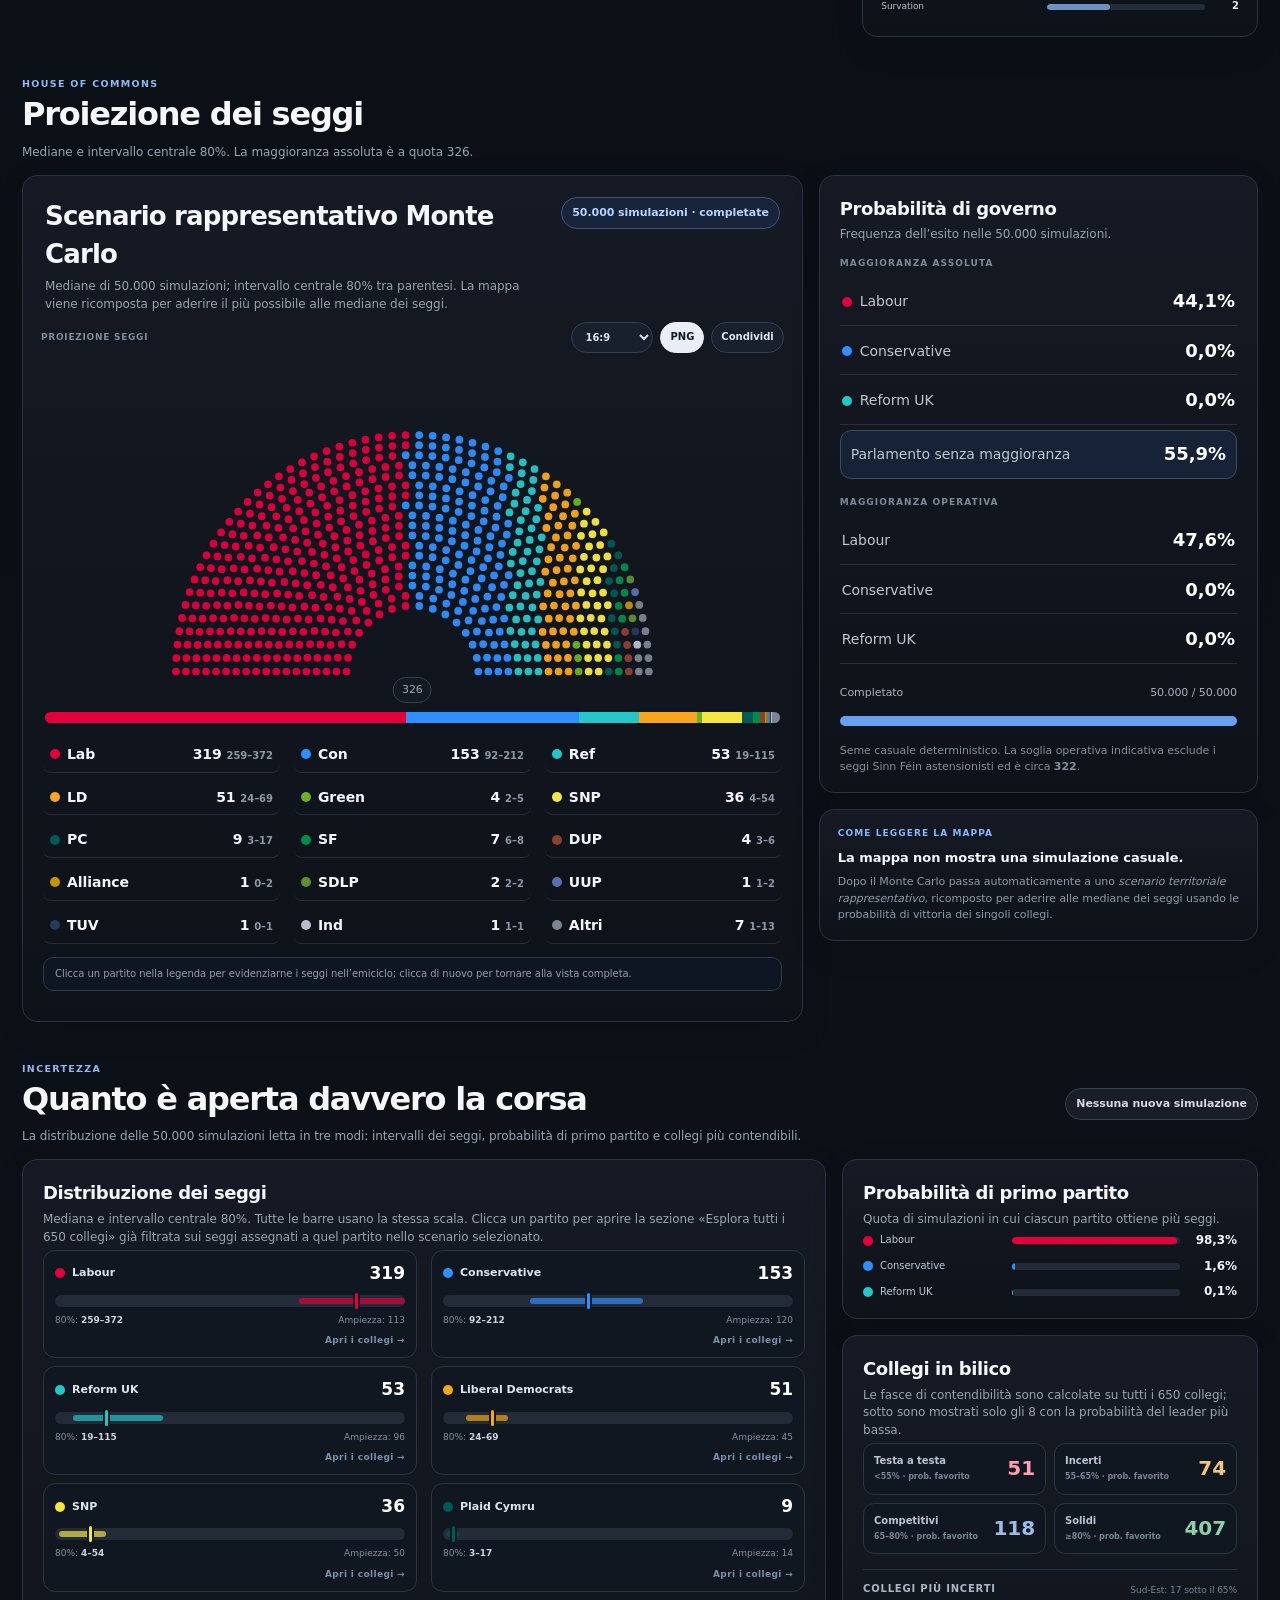
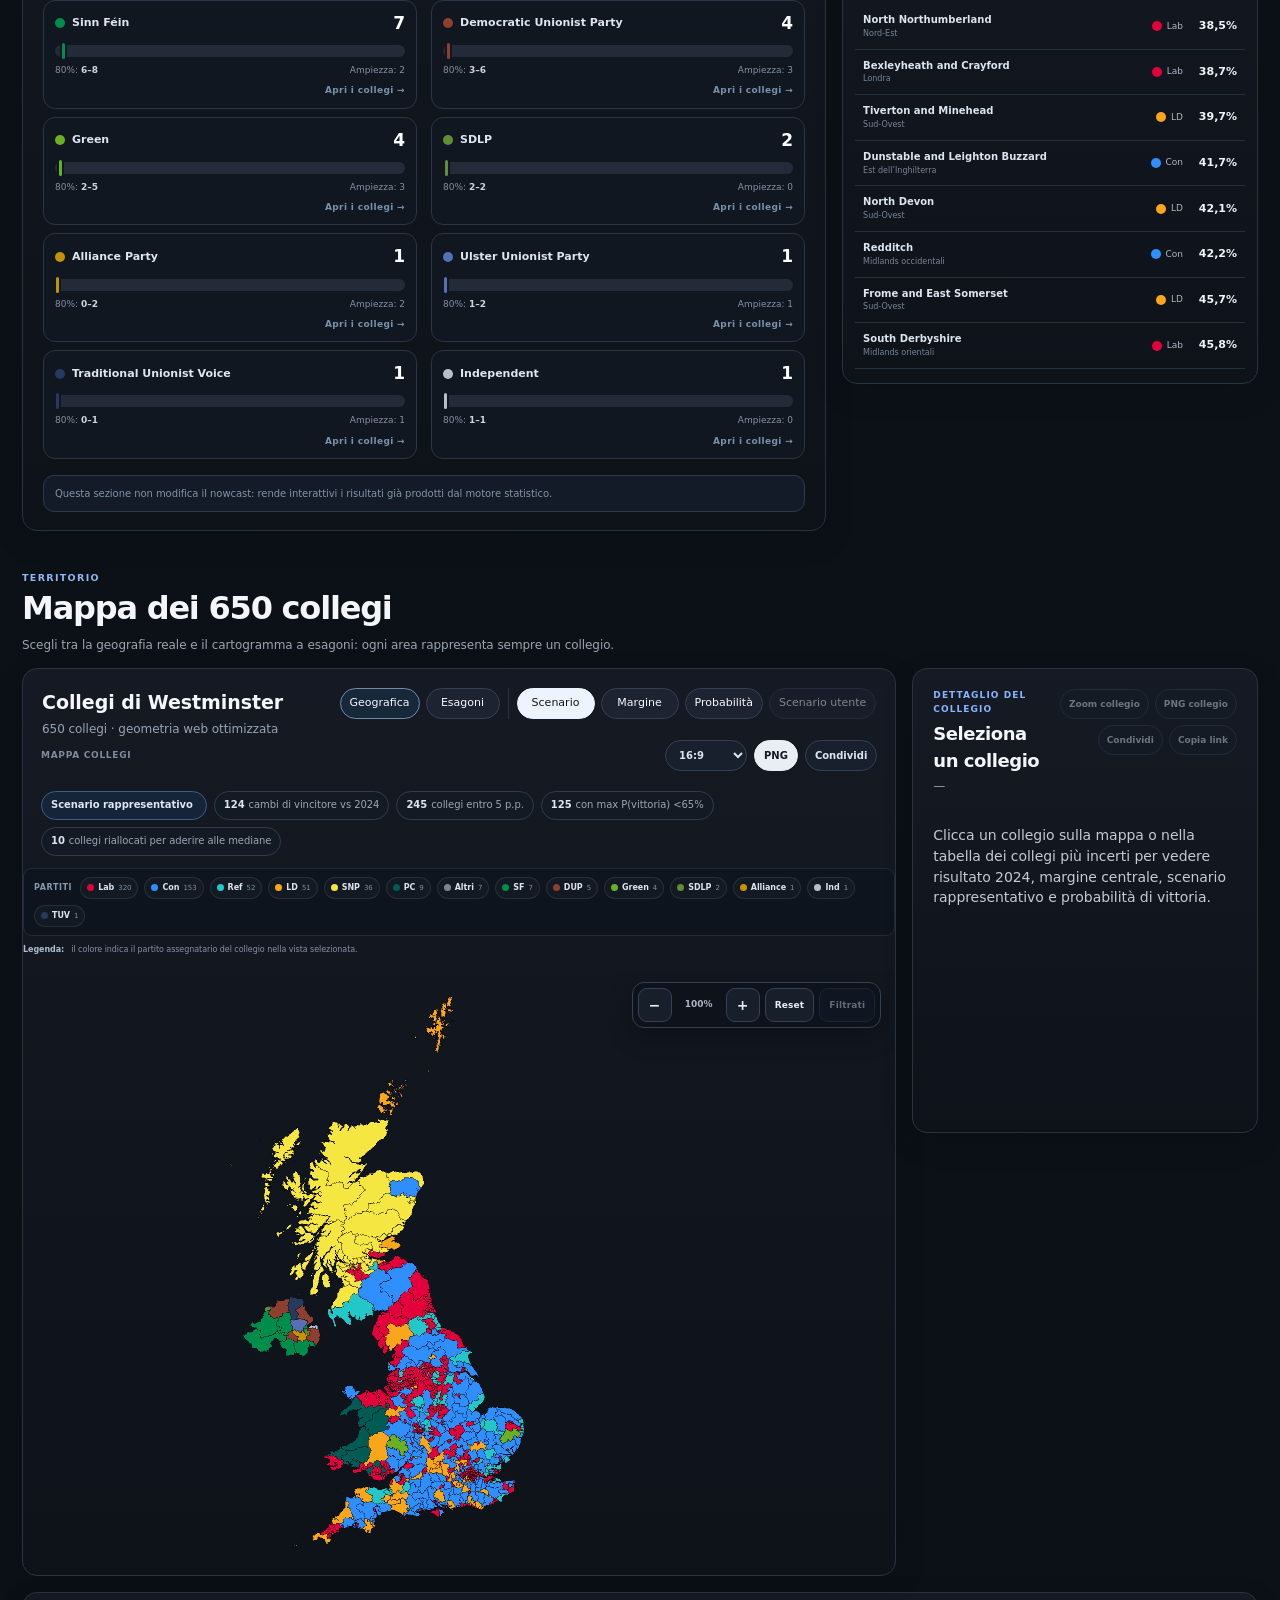
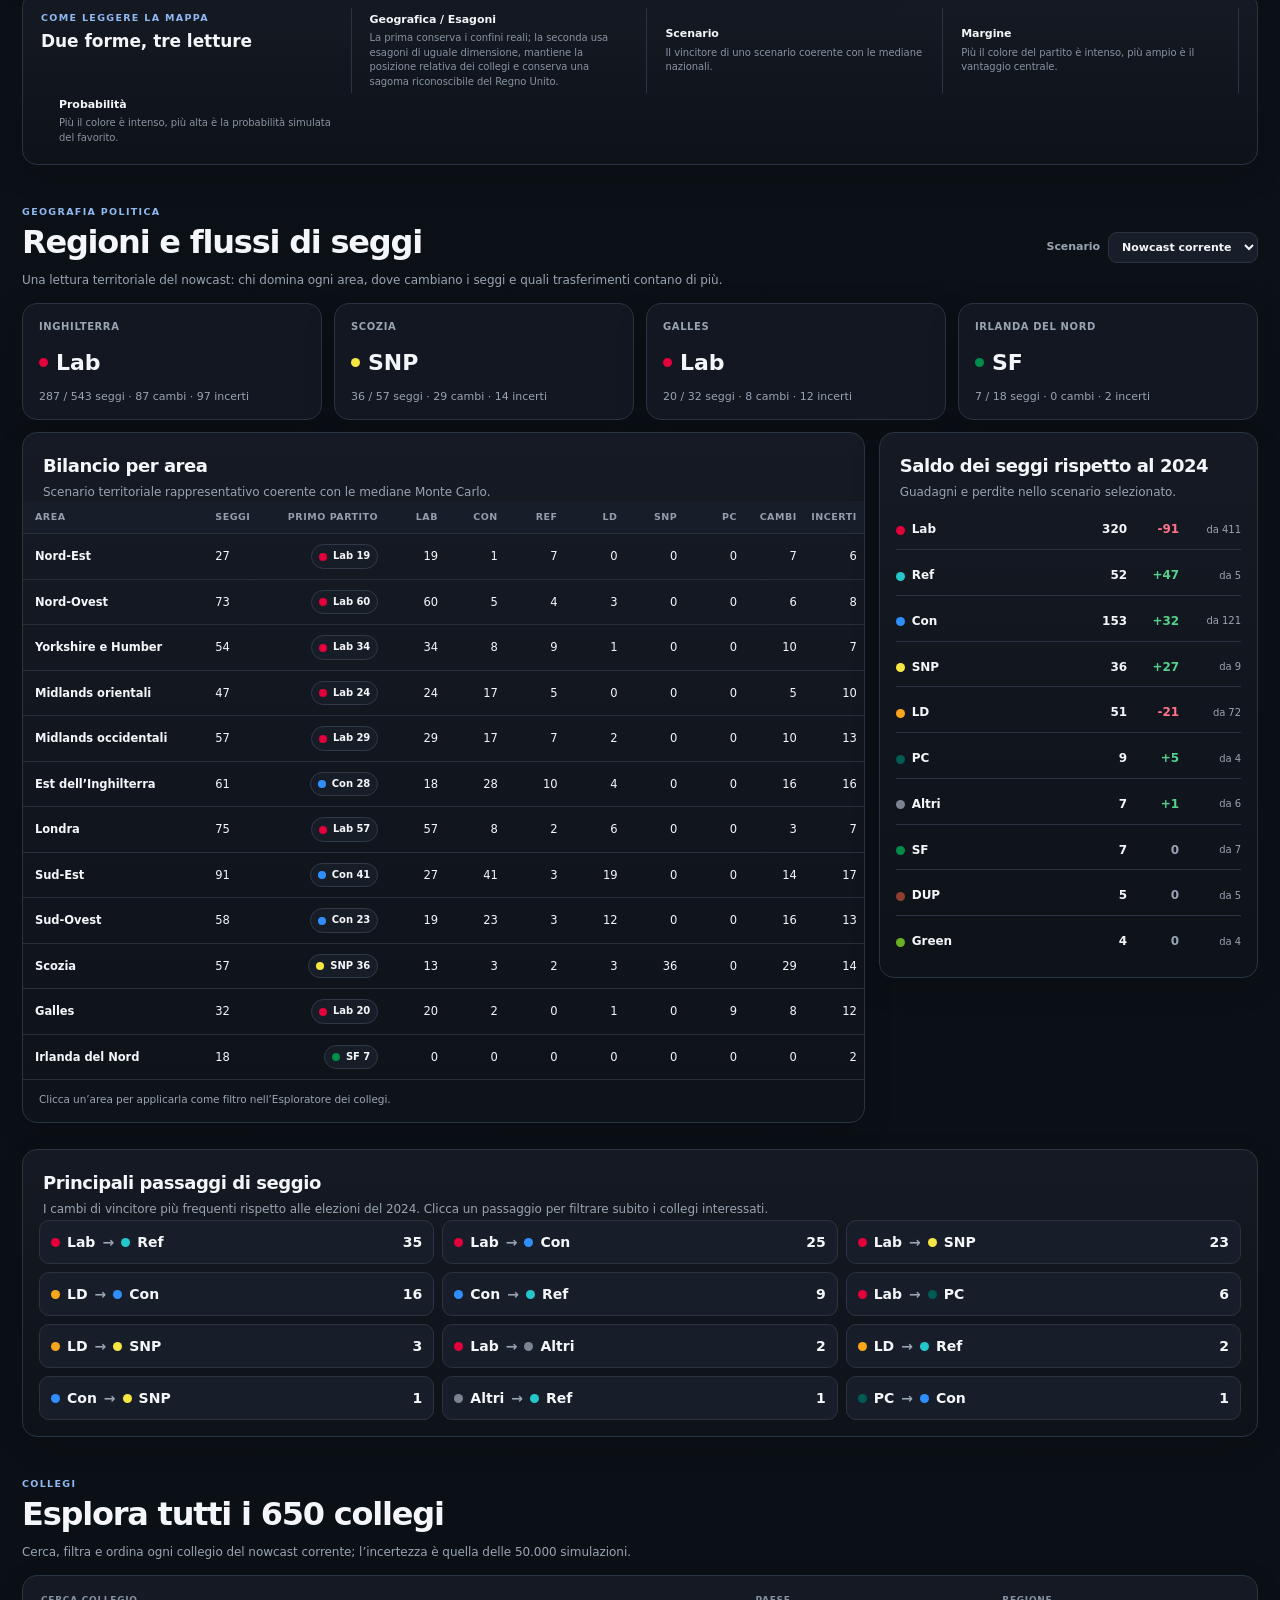
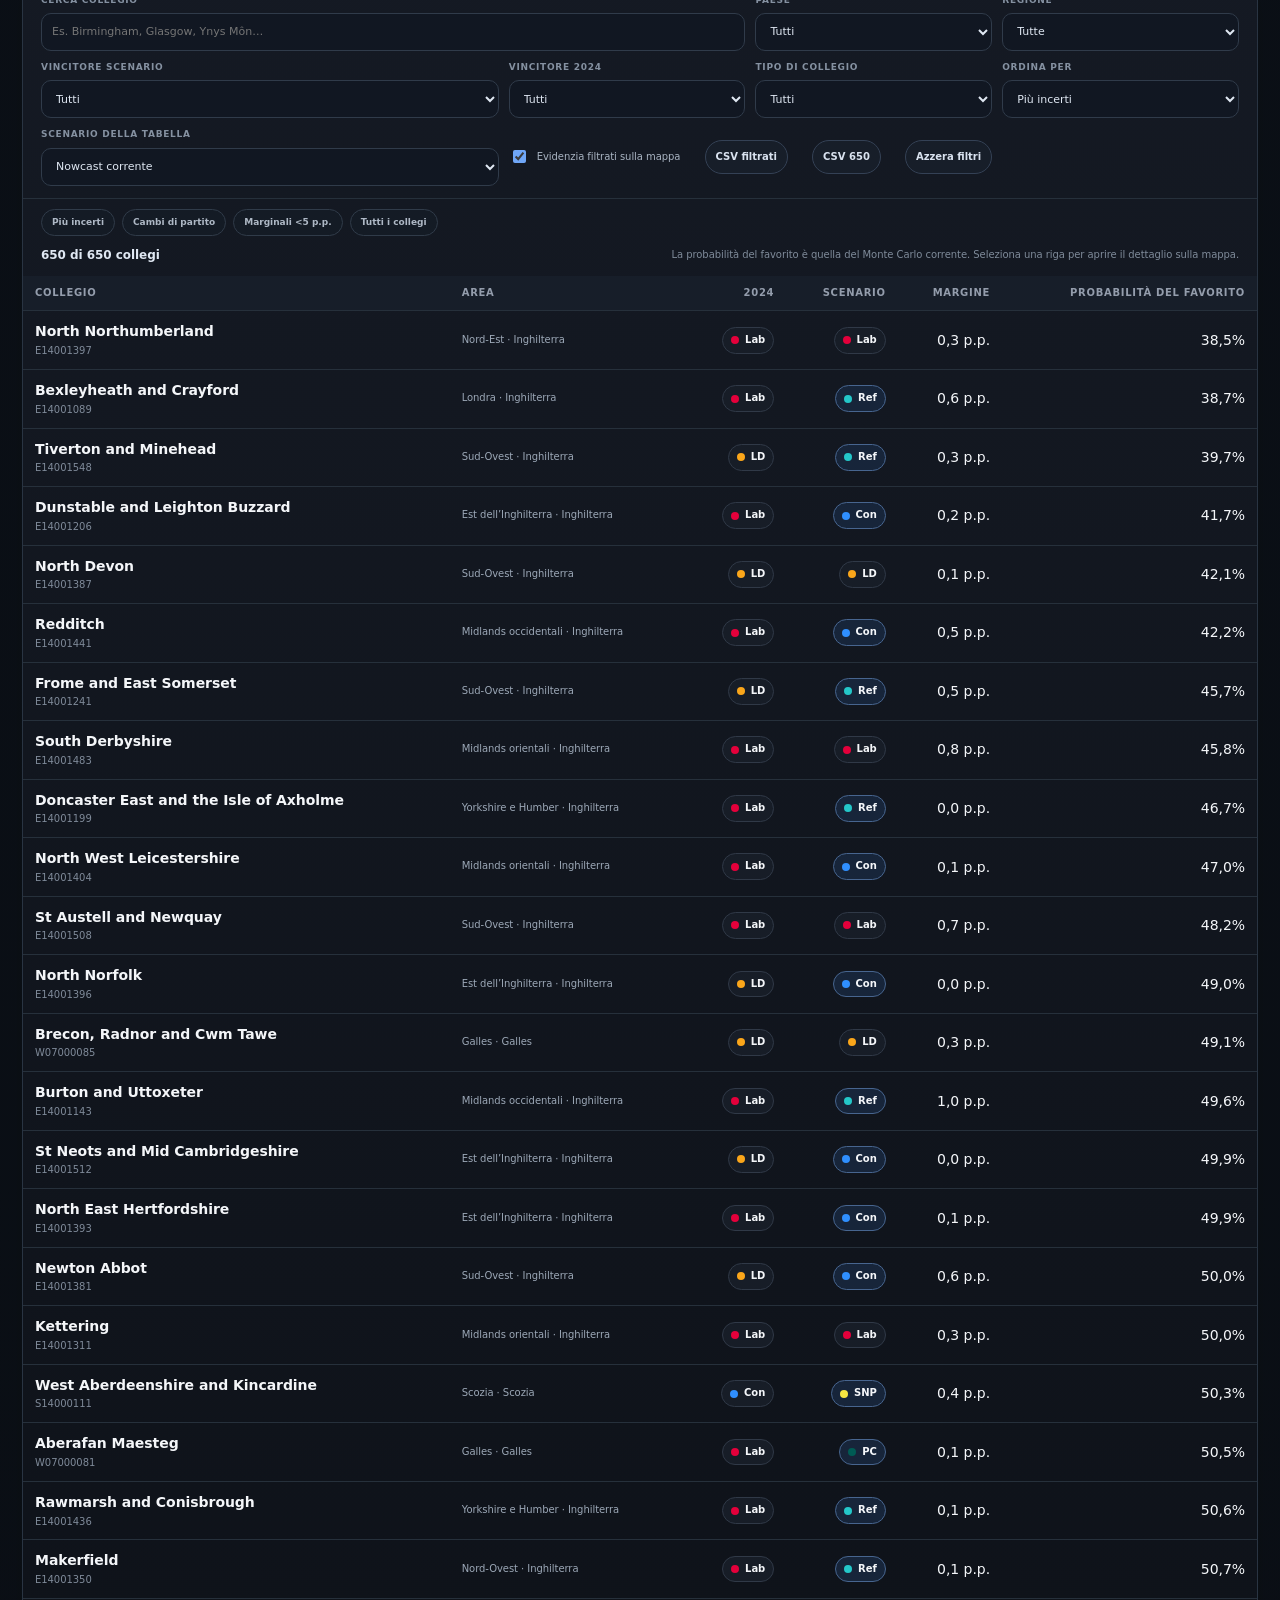
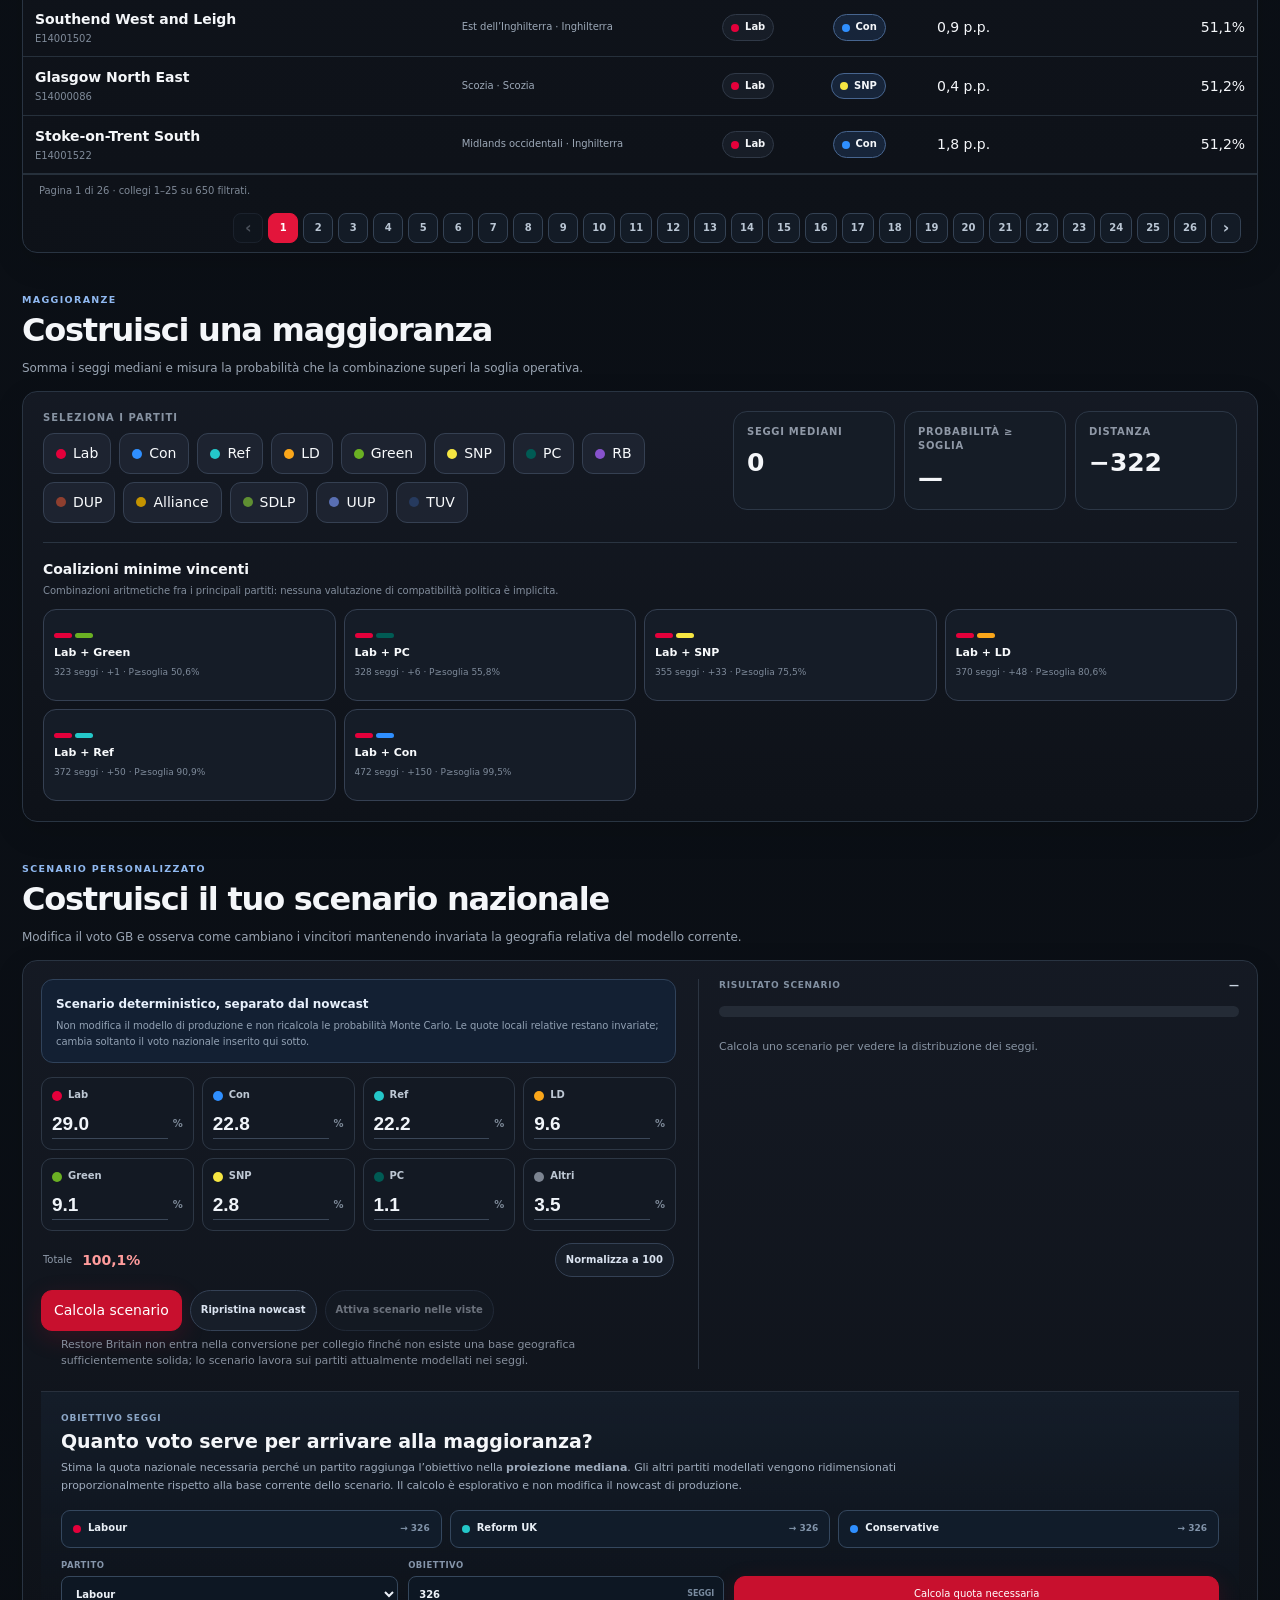
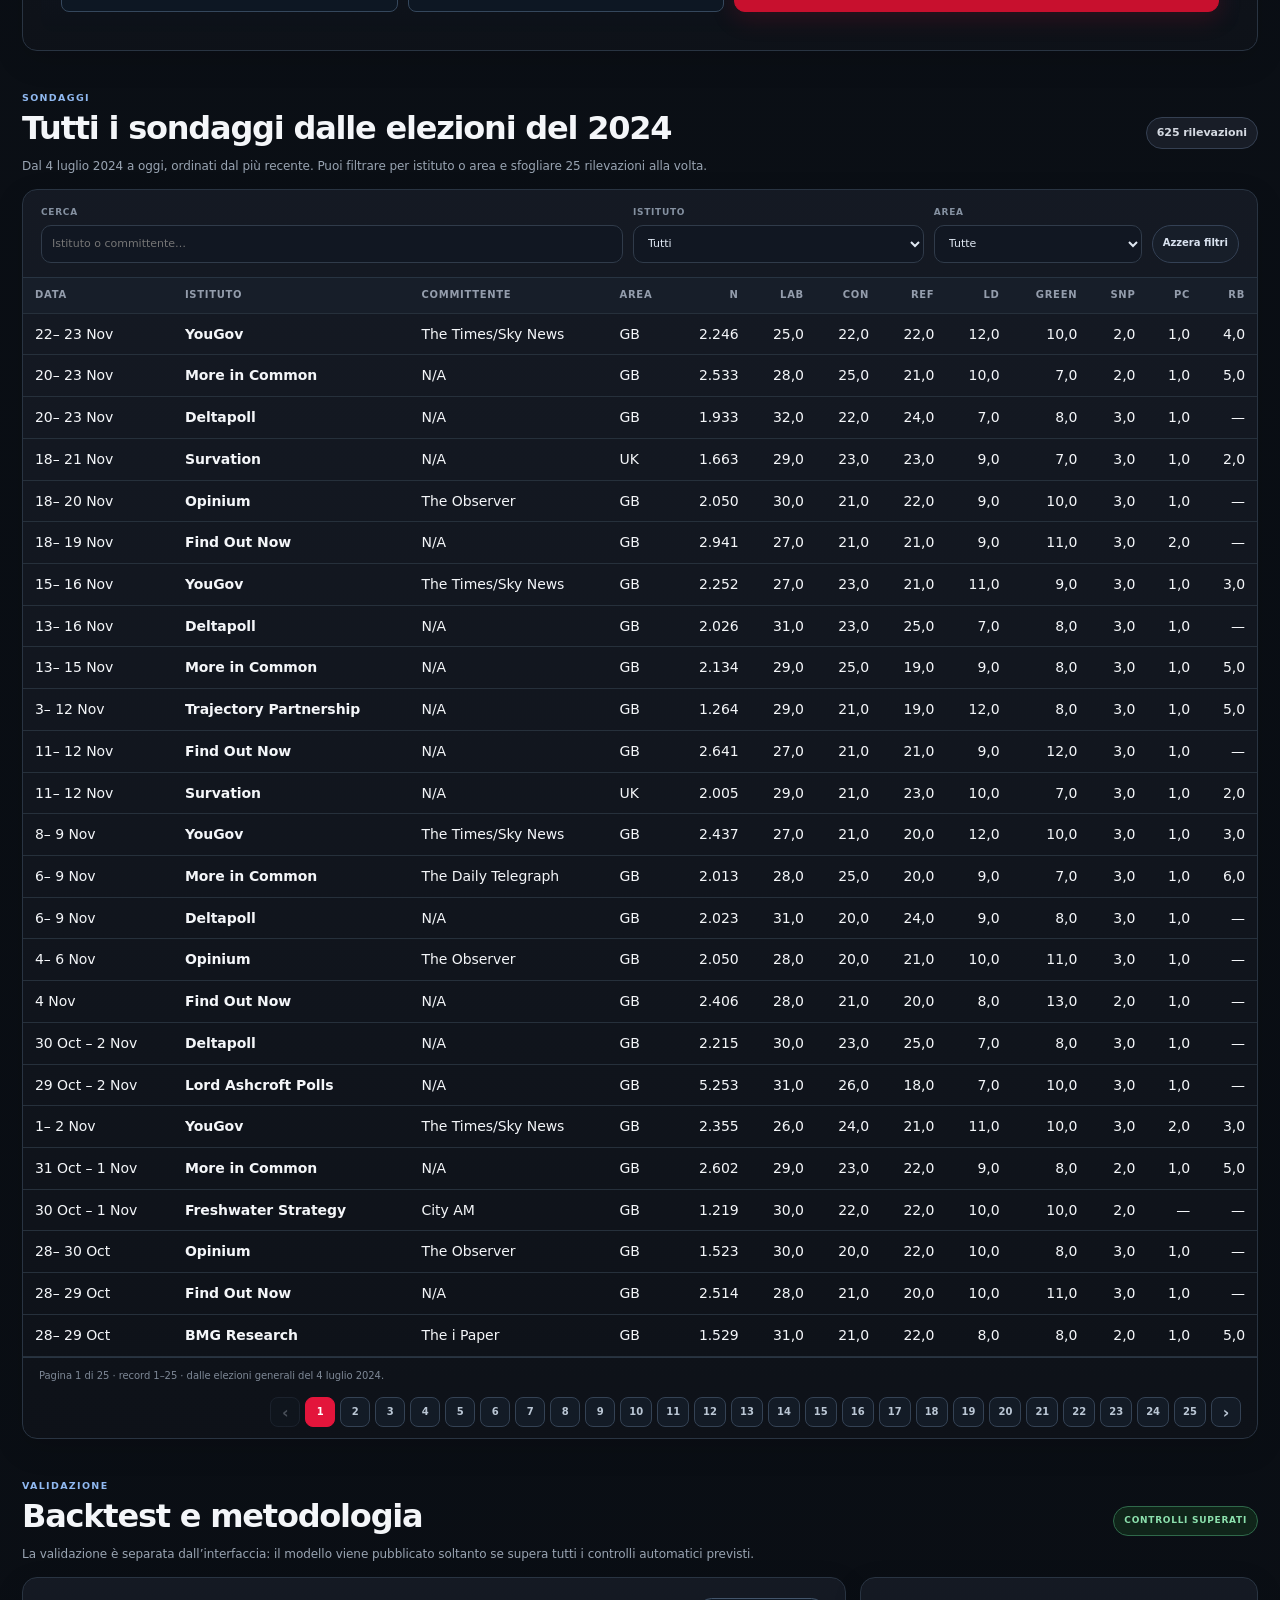
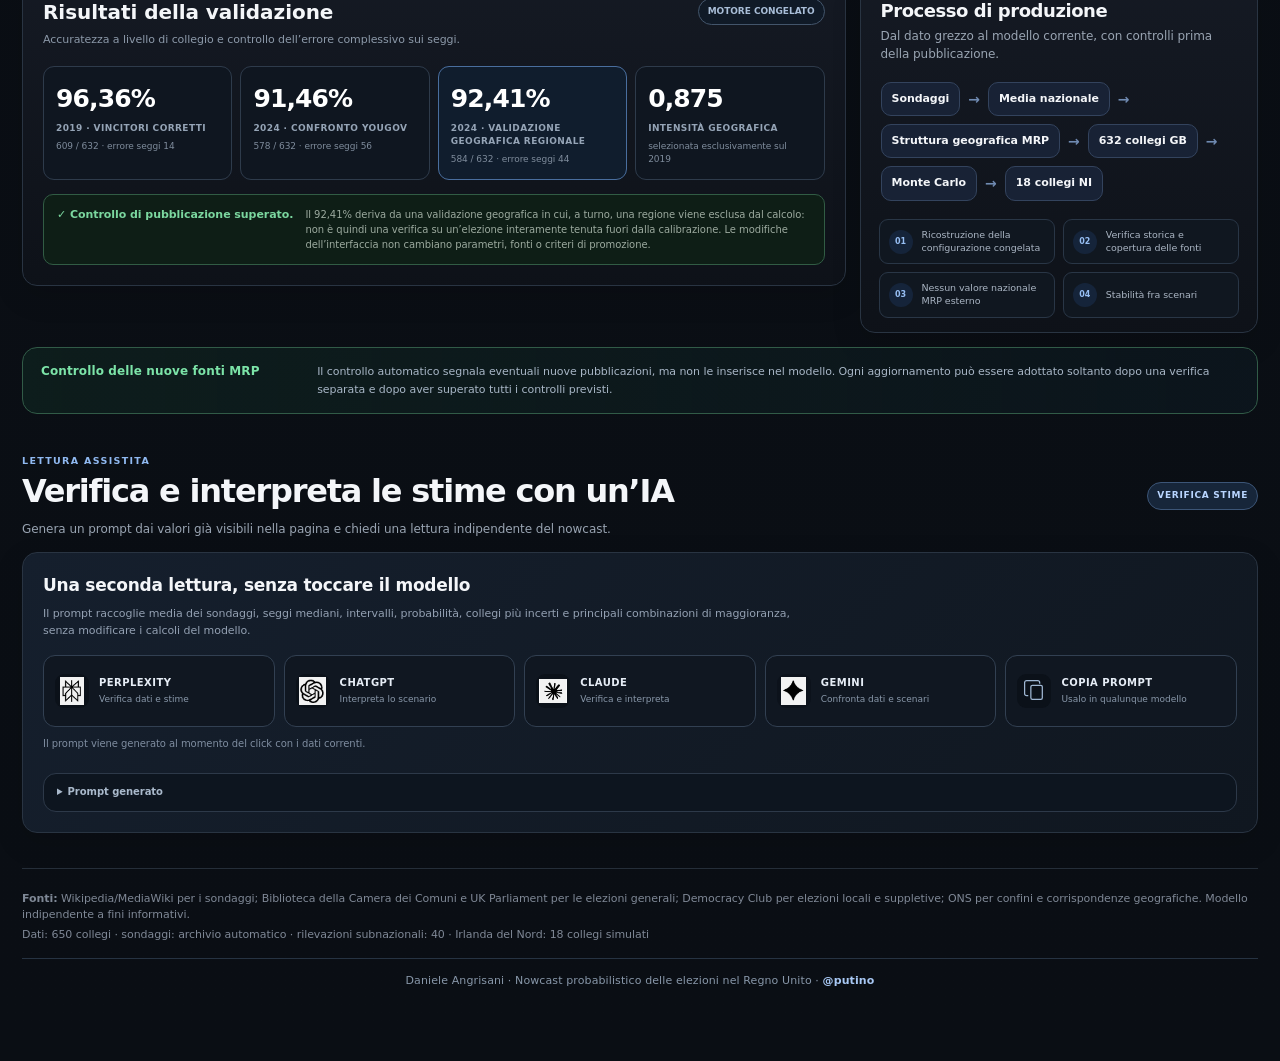
==== commit f46a5ef0: "chore: refresh model-generated UK social cards [social-card]" ====
--- a/index.html
+++ b/index.html
@@ -12,8 +12,8 @@
 <meta property="og:url" content="https://angrisanidj.github.io/modello-uk/" />
 <meta property="og:title" content="Elezioni nel Regno Unito — Sondaggi, seggi e probabilità" />
 <meta property="og:description" content="Nowcast probabilistico della House of Commons: sondaggi, proiezione dei seggi, Monte Carlo e probabilità collegio per collegio." />
-<meta property="og:image" content="https://angrisanidj.github.io/modello-uk/social-card-uk-v2.png?v=20261123-3b2c6c89" />
-<meta property="og:image:secure_url" content="https://angrisanidj.github.io/modello-uk/social-card-uk-v2.png?v=20261123-3b2c6c89" />
+<meta property="og:image" content="https://angrisanidj.github.io/modello-uk/social-card-uk-v2.png?v=20261123-1c4f0cd3" />
+<meta property="og:image:secure_url" content="https://angrisanidj.github.io/modello-uk/social-card-uk-v2.png?v=20261123-1c4f0cd3" />
 <meta property="og:image:type" content="image/png" />
 <meta property="og:image:width" content="1200" />
 <meta property="og:image:height" content="630" />
@@ -22,7 +22,7 @@
 <meta name="twitter:card" content="summary_large_image" />
 <meta name="twitter:title" content="Elezioni nel Regno Unito — Sondaggi, seggi e probabilità" />
 <meta name="twitter:description" content="Nowcast probabilistico della House of Commons: sondaggi, seggi, collegi e probabilità." />
-<meta name="twitter:image" content="https://angrisanidj.github.io/modello-uk/social-card-uk-v2.png?v=20261123-3b2c6c89" />
+<meta name="twitter:image" content="https://angrisanidj.github.io/modello-uk/social-card-uk-v2.png?v=20261123-1c4f0cd3" />
 <meta name="twitter:image:alt" content="Nowcast delle elezioni nel Regno Unito — proiezione della House of Commons" />
 <meta name="twitter:url" content="https://angrisanidj.github.io/modello-uk/" />
 <link rel="stylesheet" href="styles.css?v=1.0" />
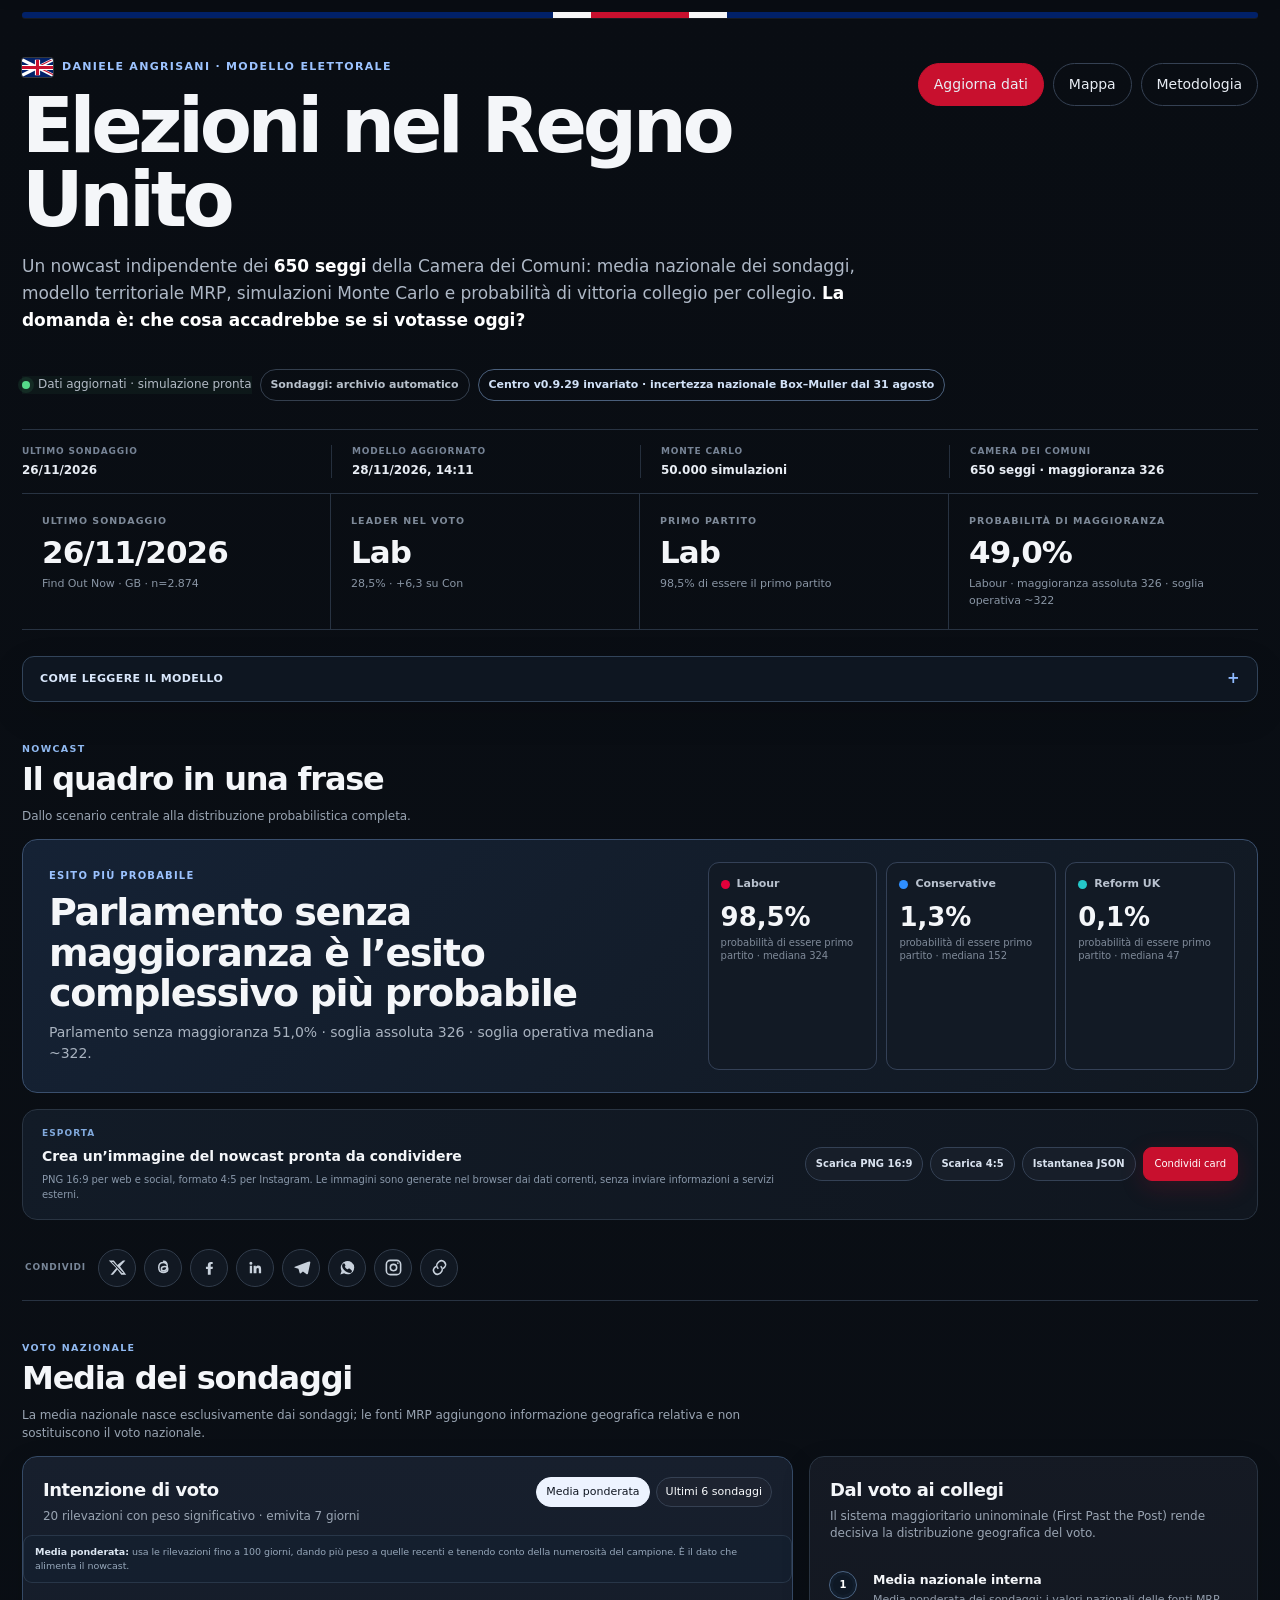
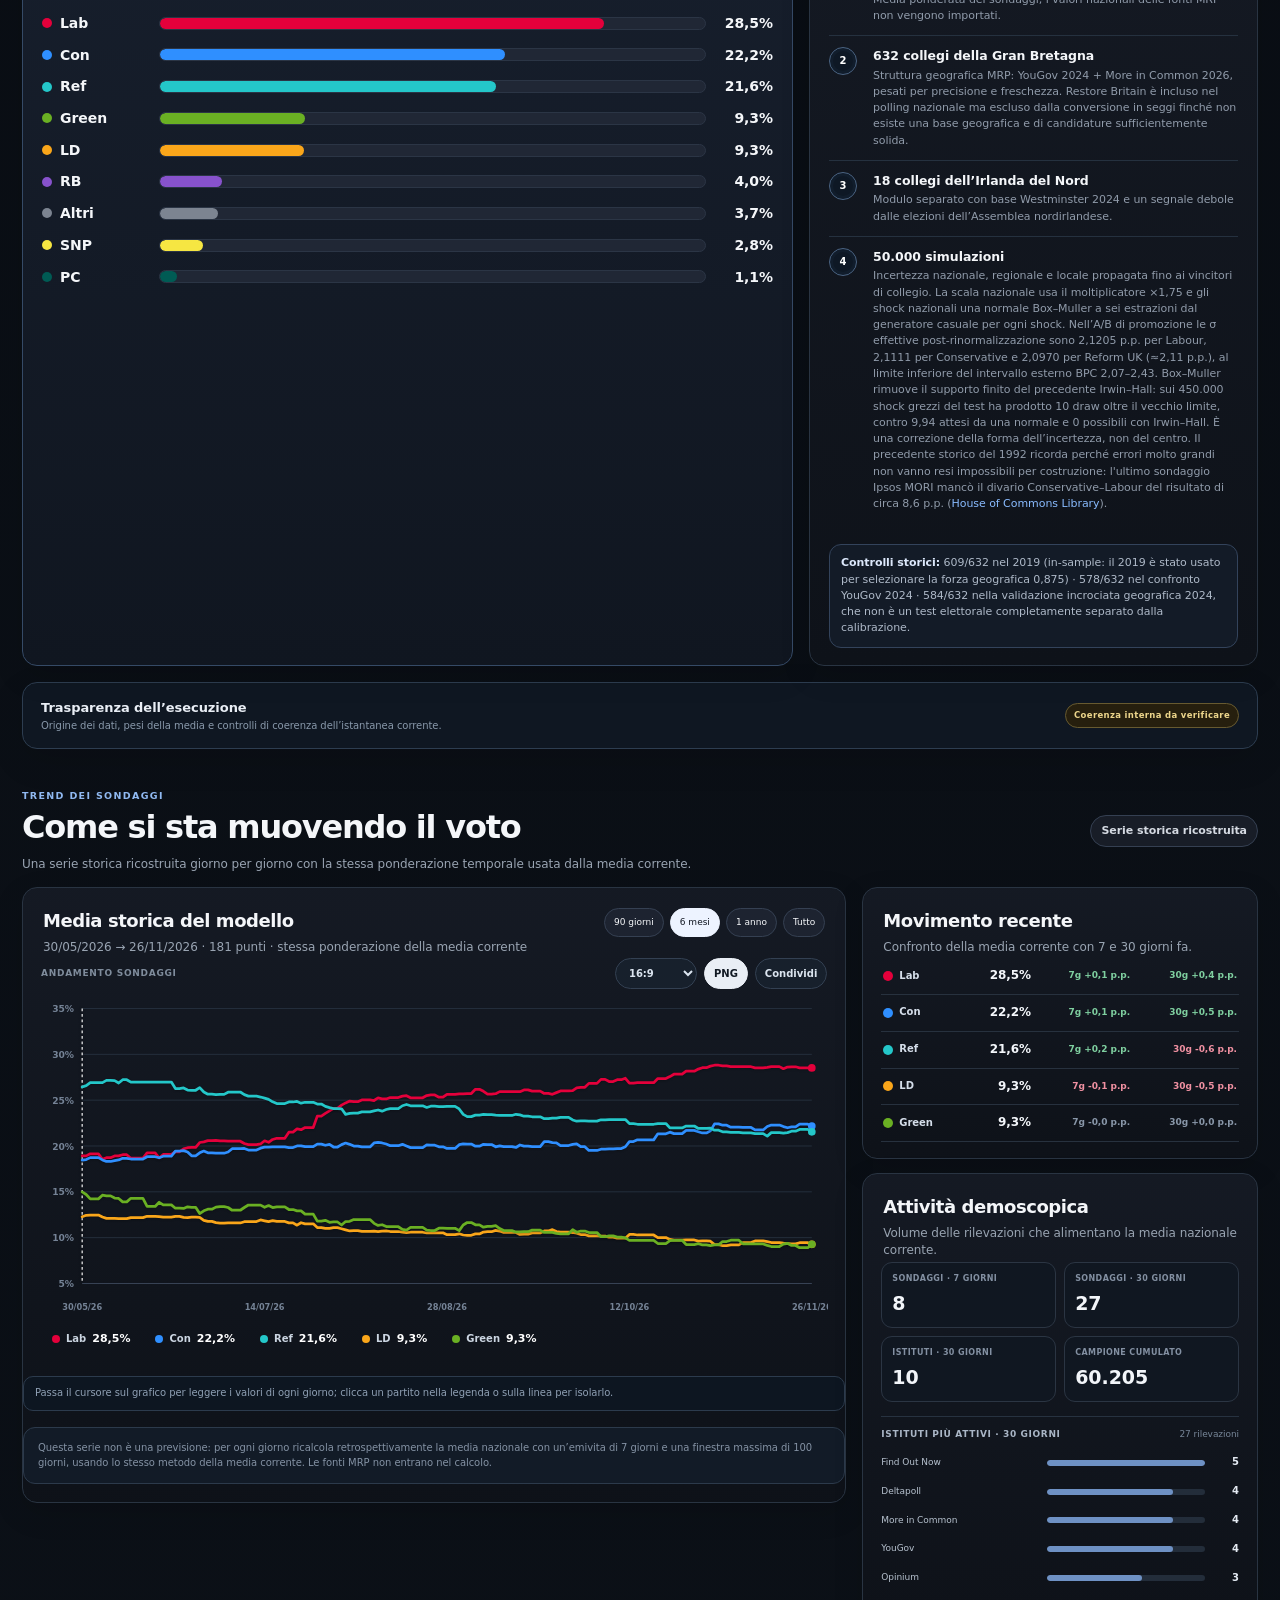
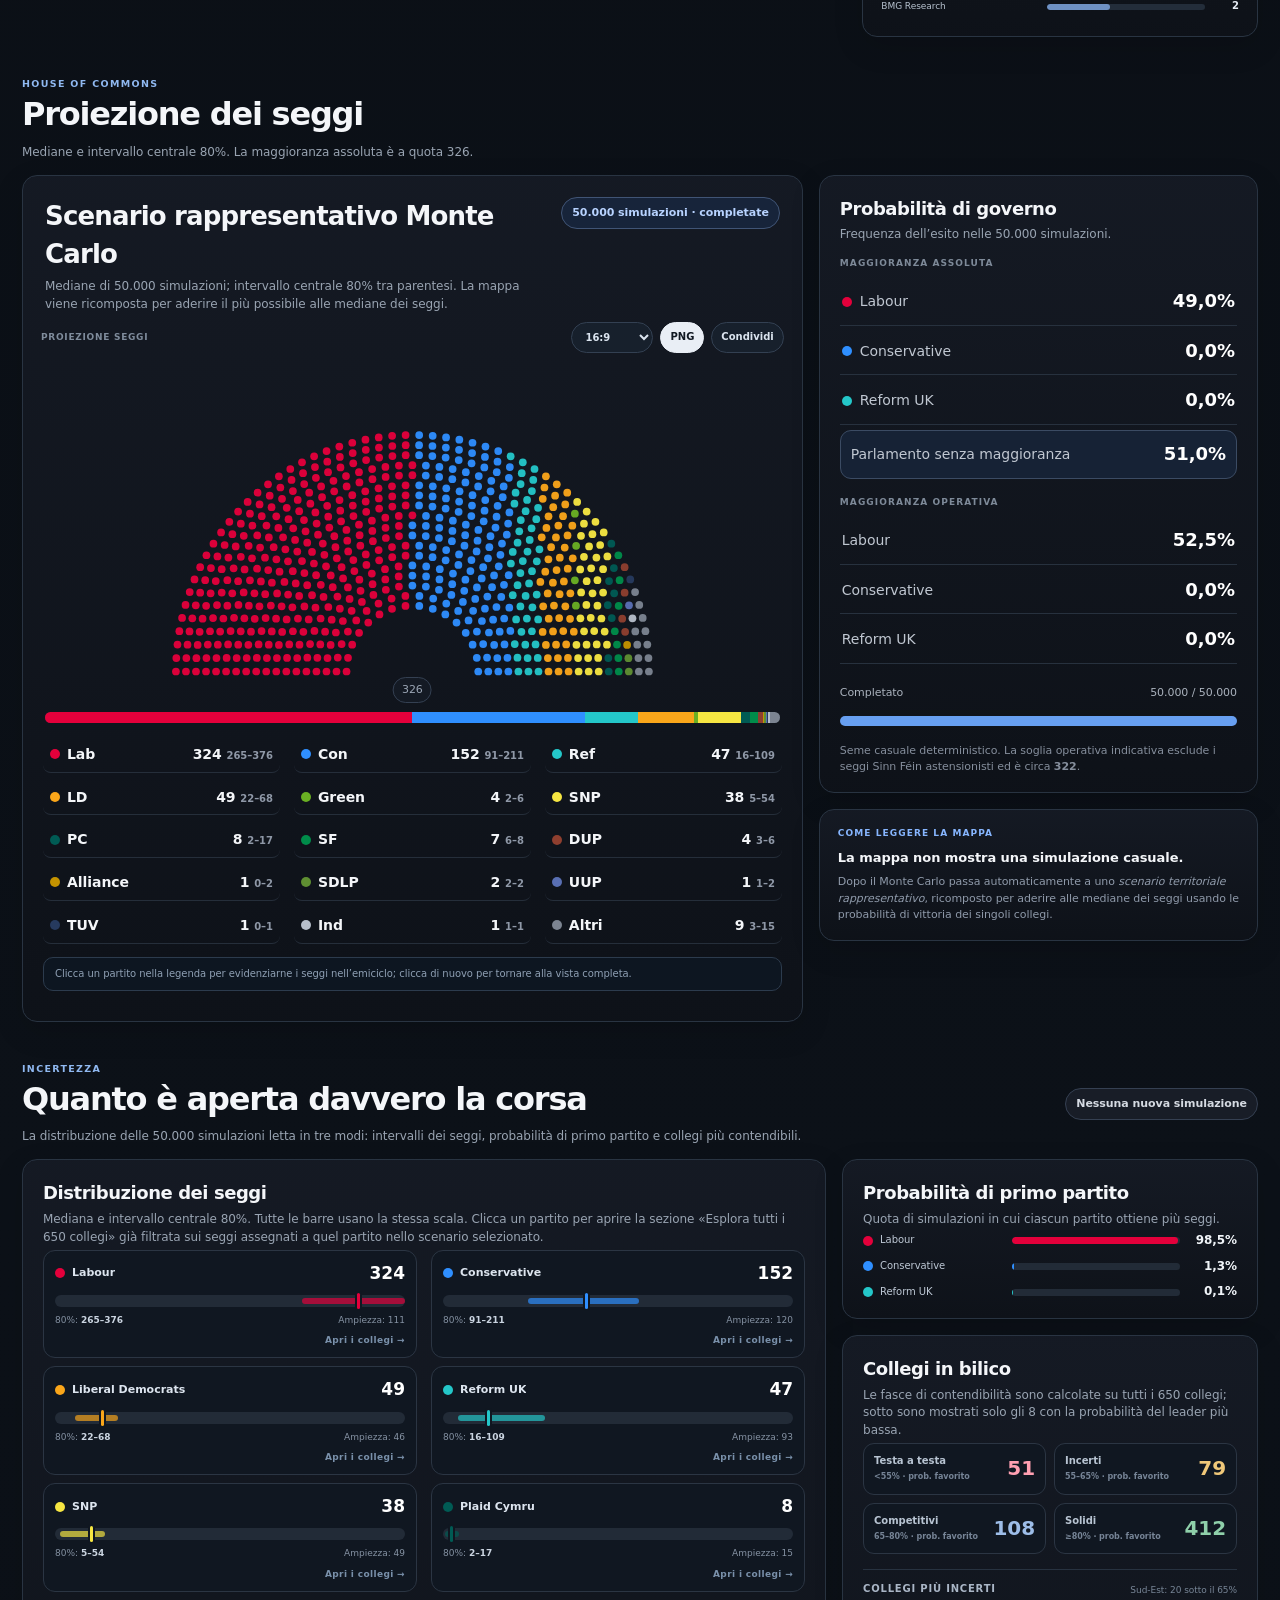
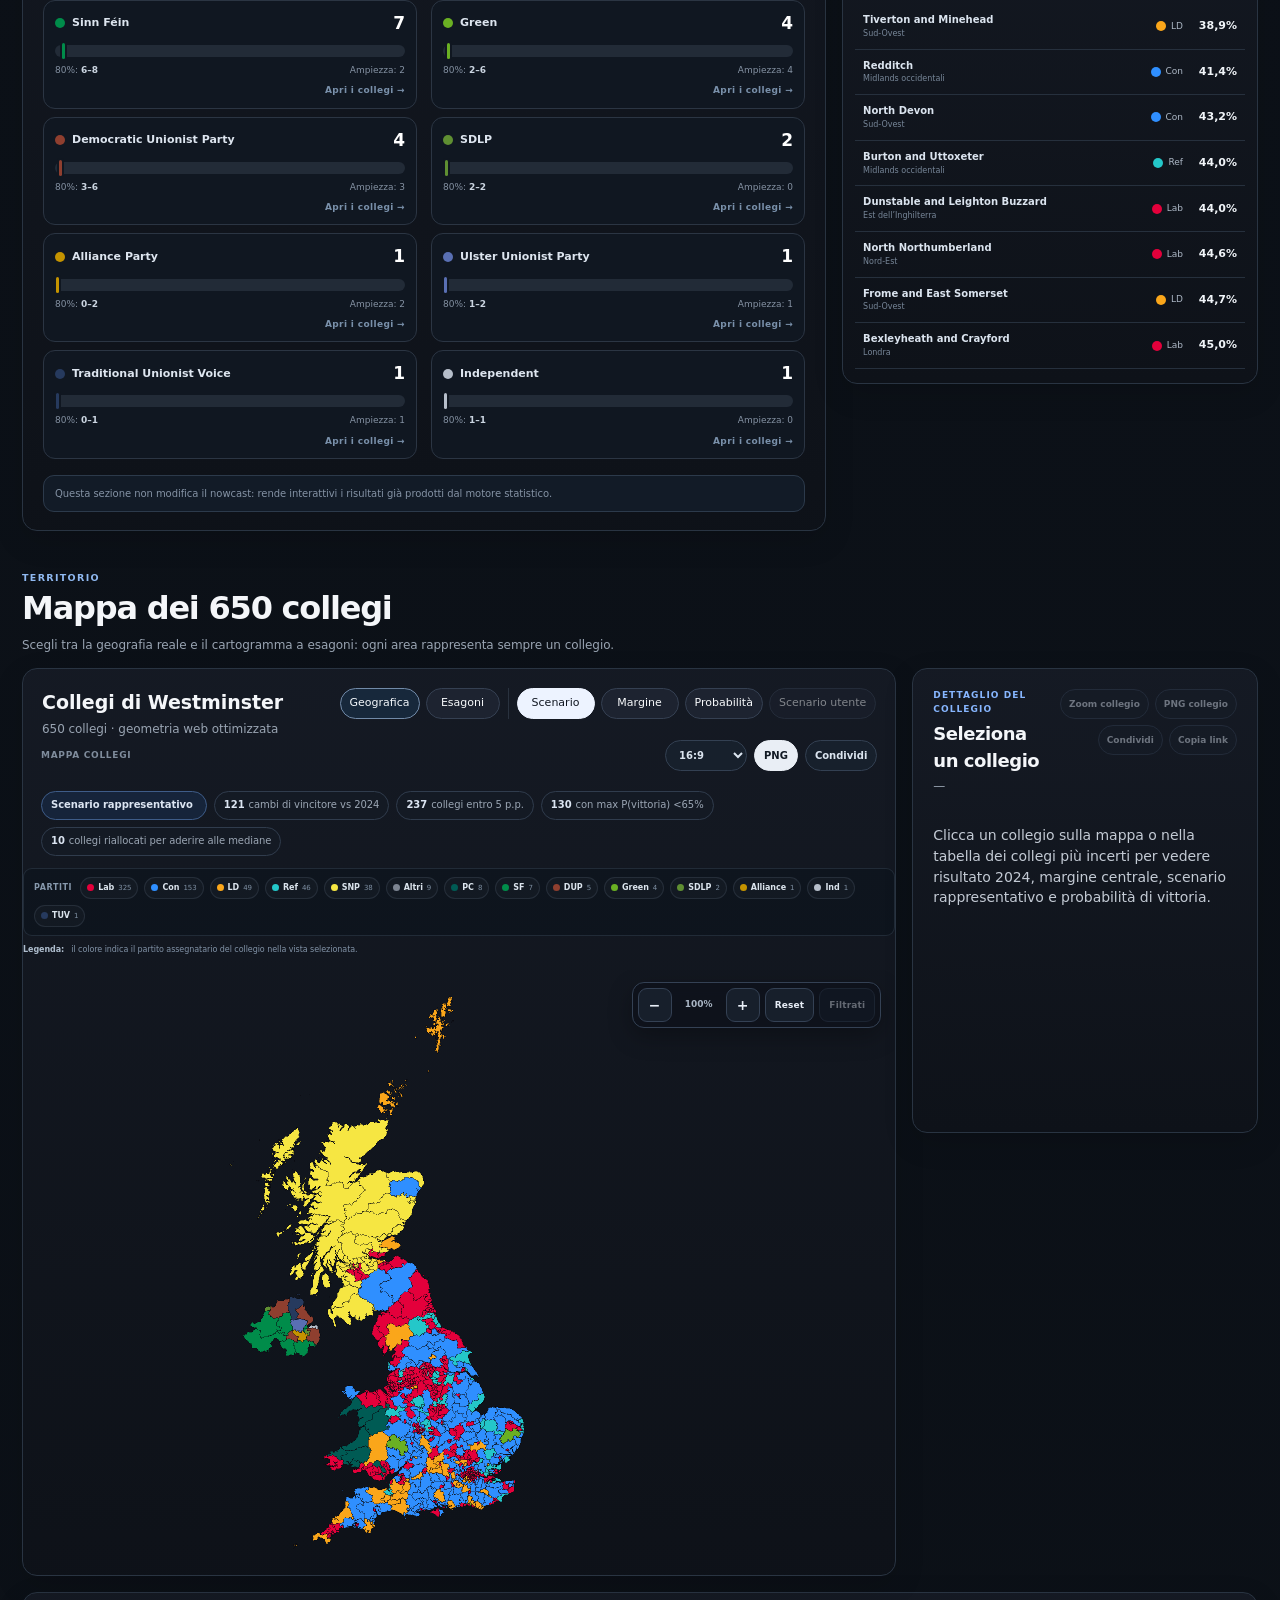
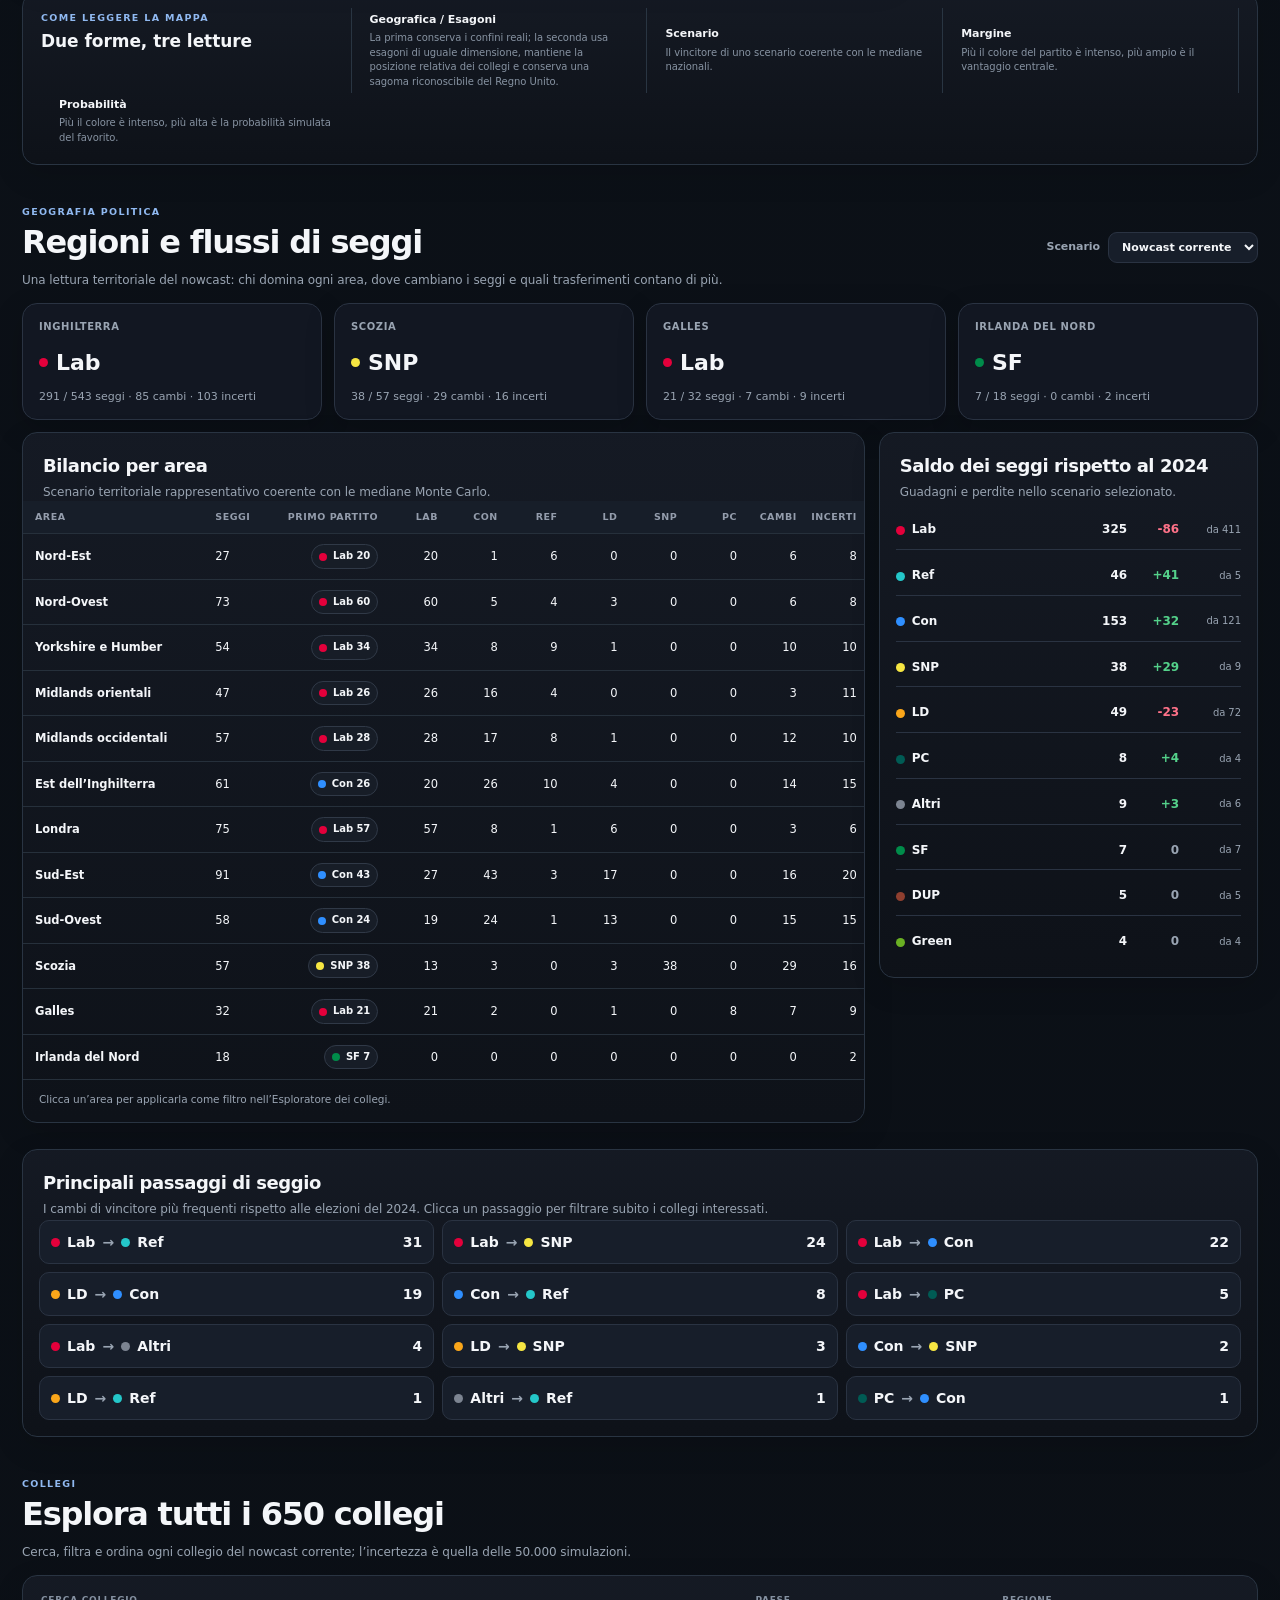
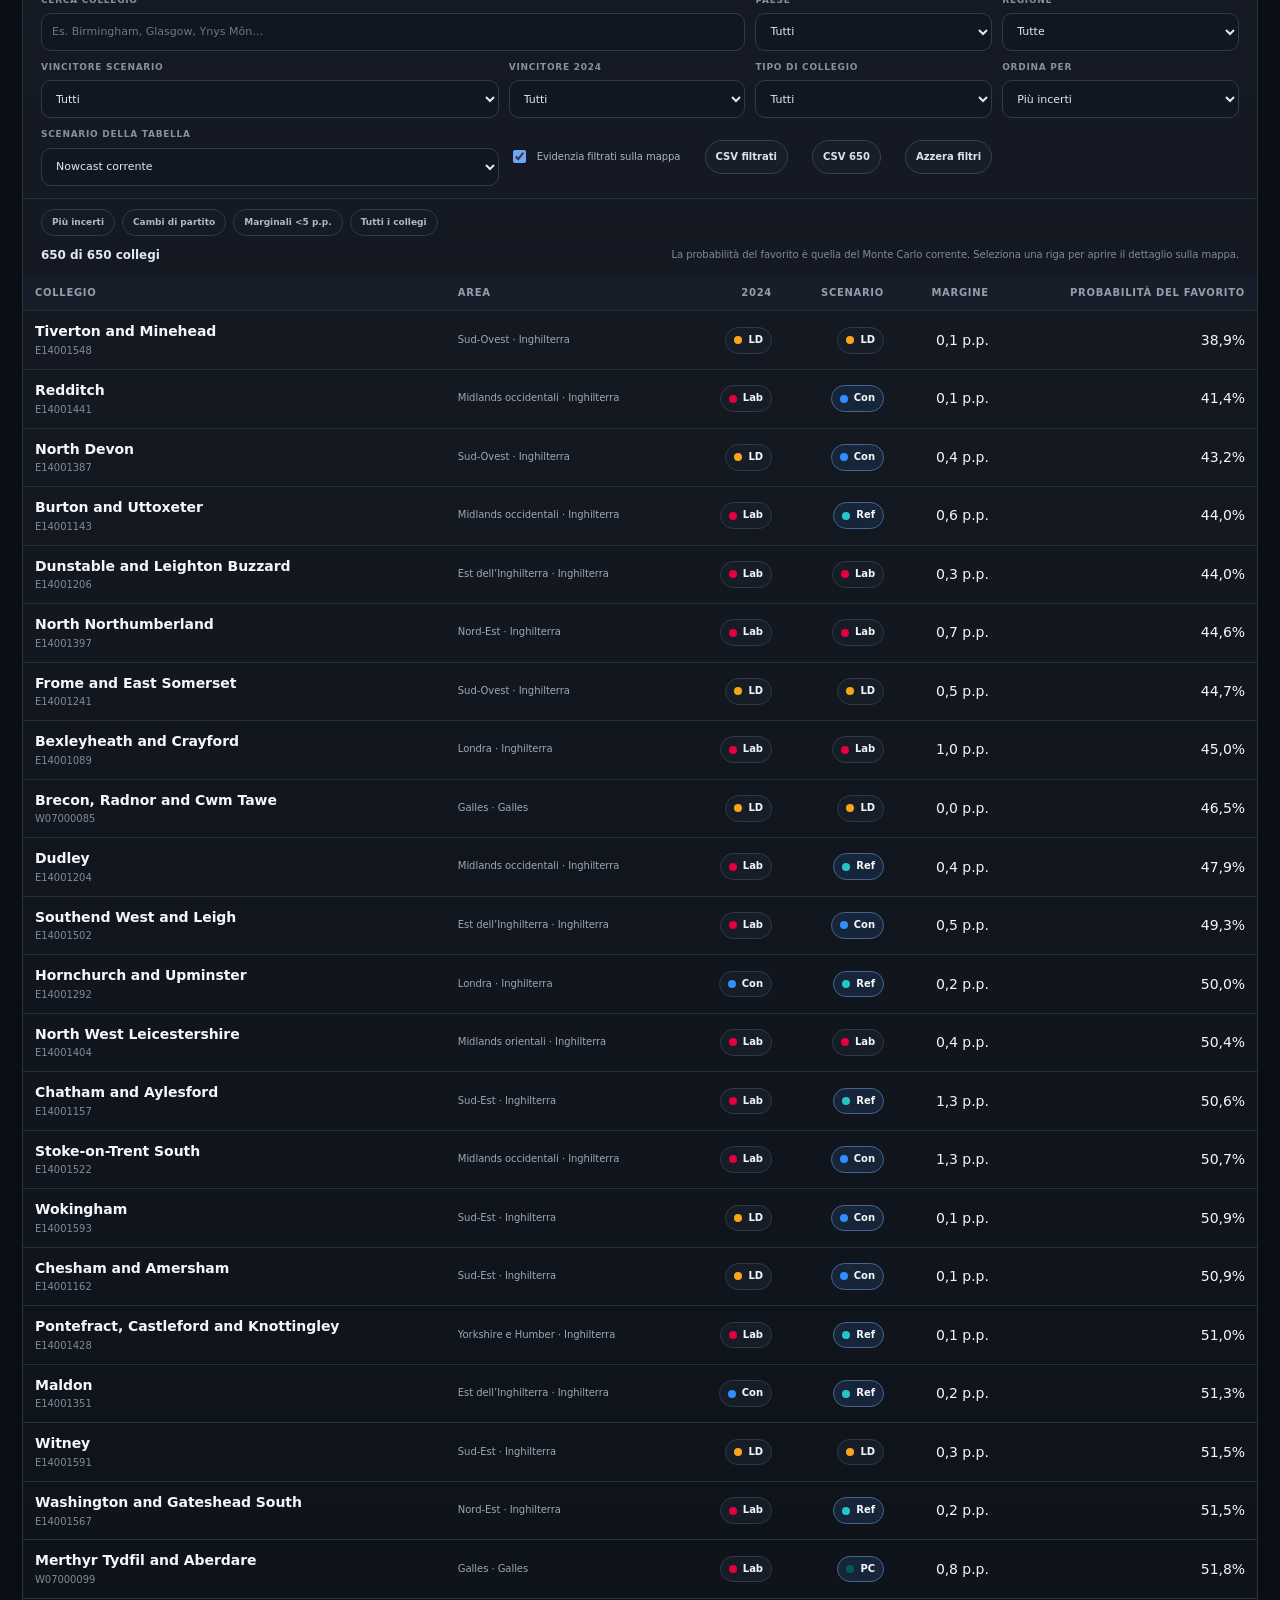
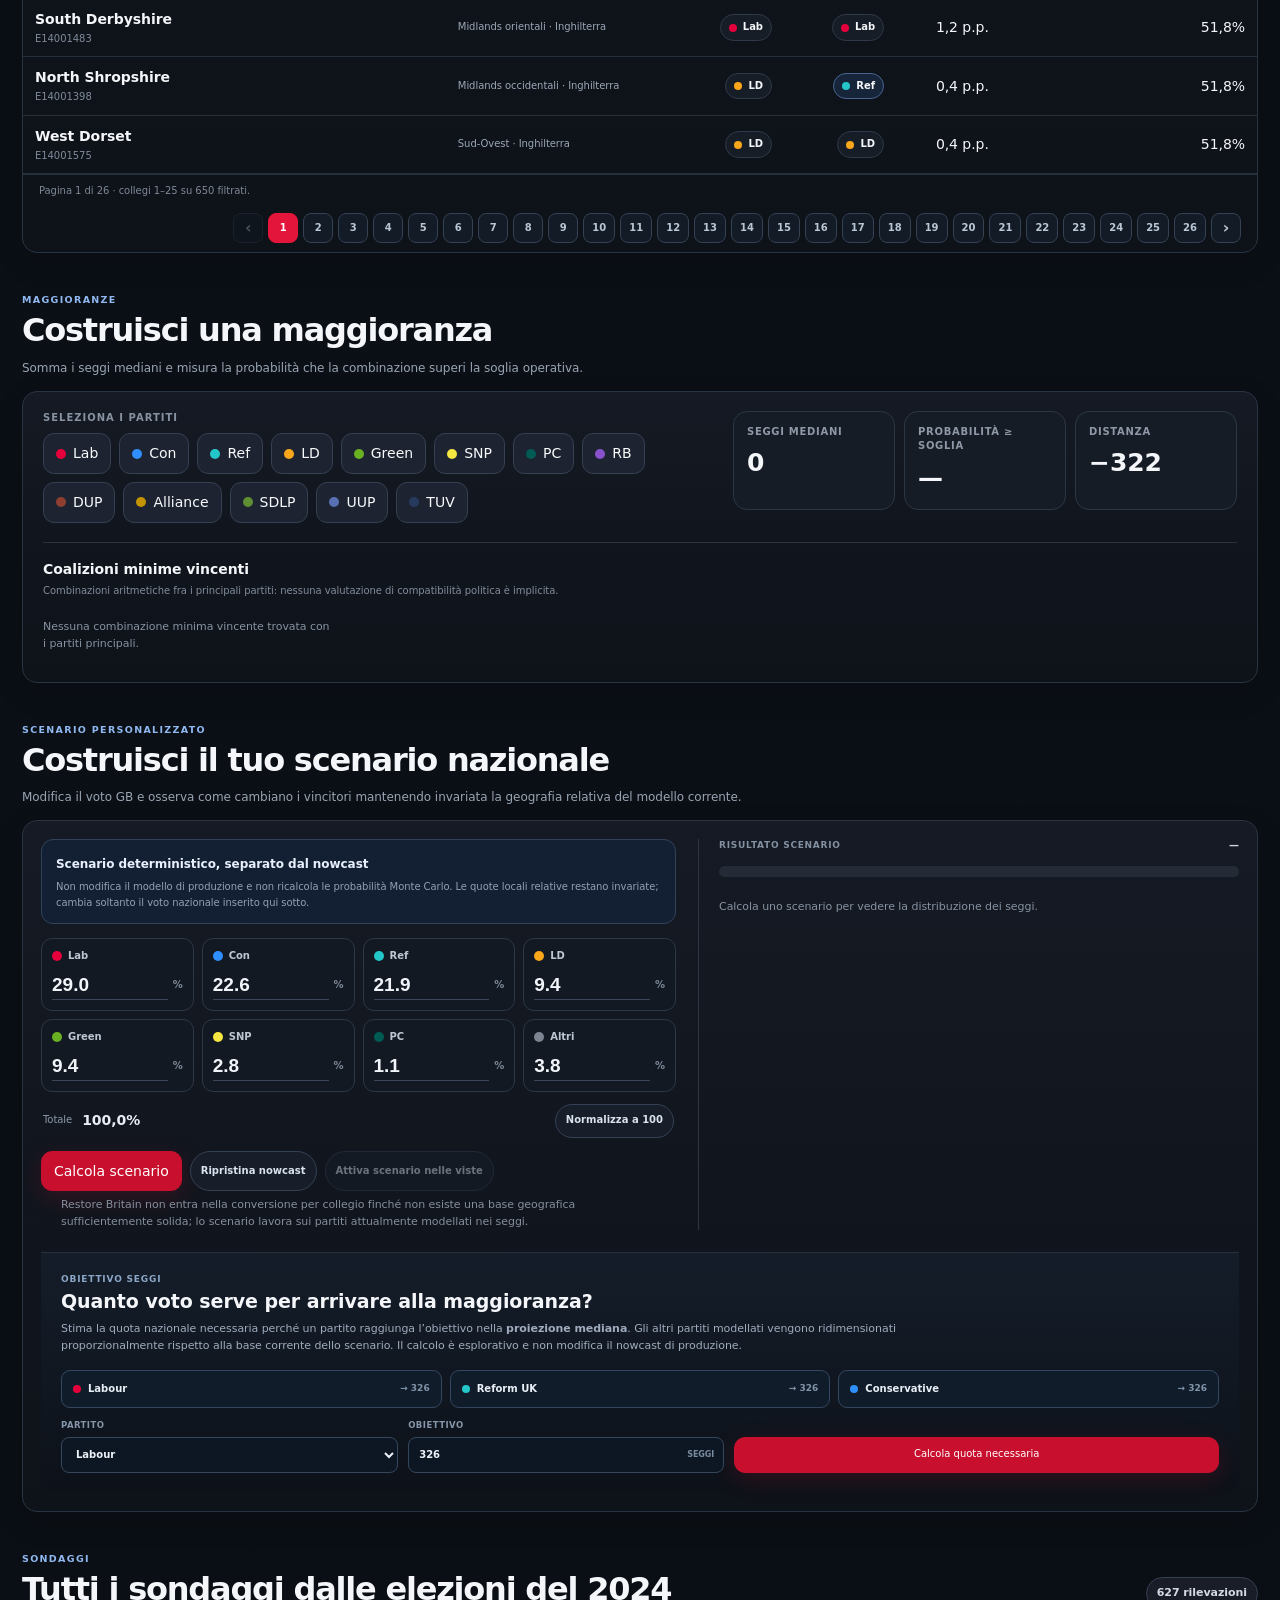
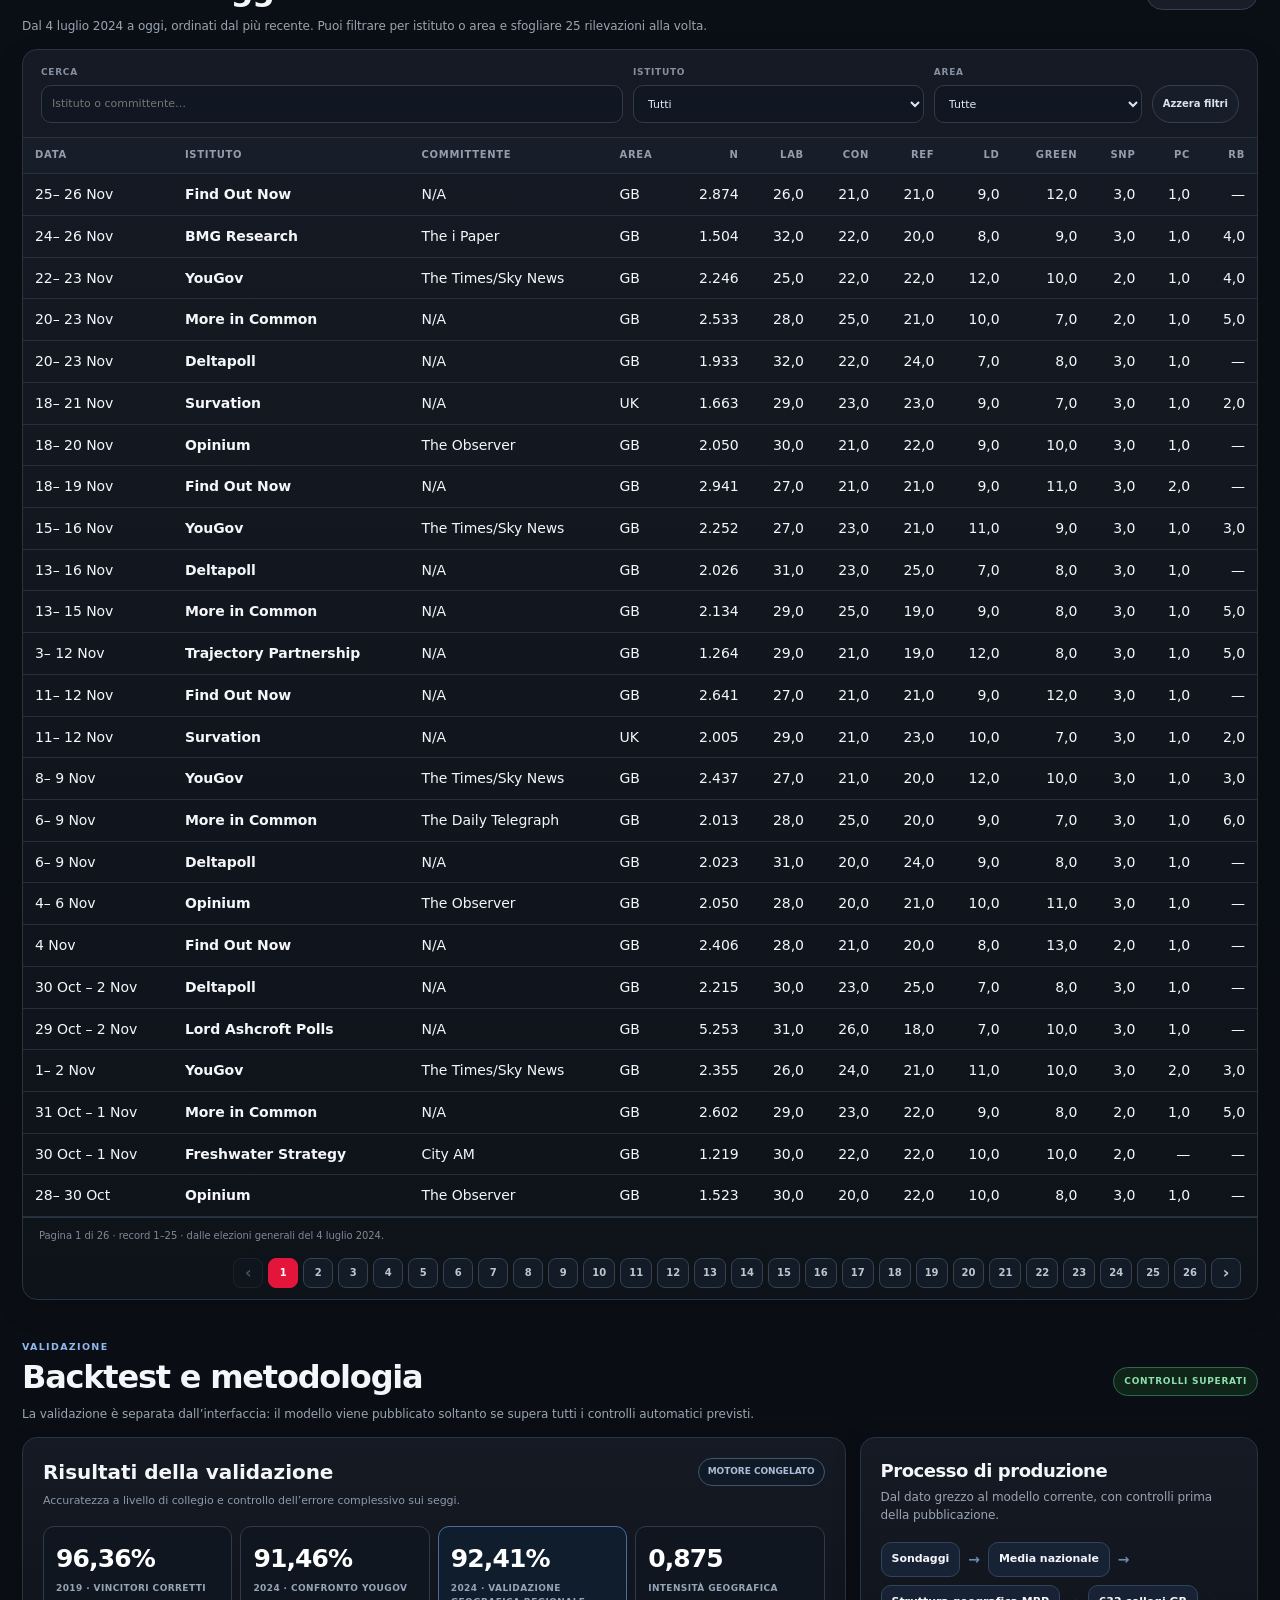
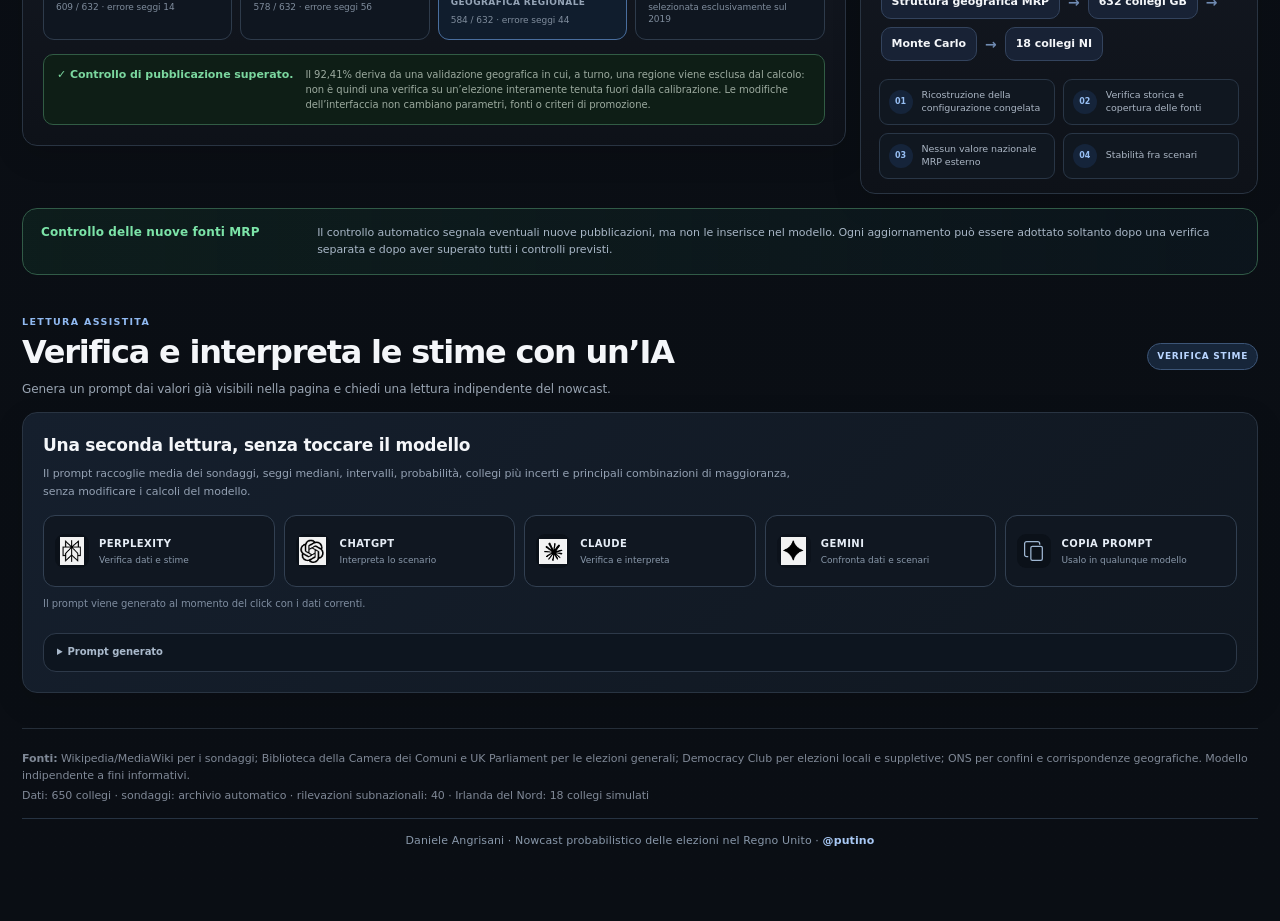
==== commit 4f1279ff: "chore: refresh model-generated UK social cards [social-card]" ====
--- a/index.html
+++ b/index.html
@@ -12,8 +12,8 @@
 <meta property="og:url" content="https://angrisanidj.github.io/modello-uk/" />
 <meta property="og:title" content="Elezioni nel Regno Unito — Sondaggi, seggi e probabilità" />
 <meta property="og:description" content="Nowcast probabilistico della House of Commons: sondaggi, proiezione dei seggi, Monte Carlo e probabilità collegio per collegio." />
-<meta property="og:image" content="https://angrisanidj.github.io/modello-uk/social-card-uk-v2.png?v=20261123-1c4f0cd3" />
-<meta property="og:image:secure_url" content="https://angrisanidj.github.io/modello-uk/social-card-uk-v2.png?v=20261123-1c4f0cd3" />
+<meta property="og:image" content="https://angrisanidj.github.io/modello-uk/social-card-uk-v2.png?v=20261126-88e43ea4" />
+<meta property="og:image:secure_url" content="https://angrisanidj.github.io/modello-uk/social-card-uk-v2.png?v=20261126-88e43ea4" />
 <meta property="og:image:type" content="image/png" />
 <meta property="og:image:width" content="1200" />
 <meta property="og:image:height" content="630" />
@@ -22,7 +22,7 @@
 <meta name="twitter:card" content="summary_large_image" />
 <meta name="twitter:title" content="Elezioni nel Regno Unito — Sondaggi, seggi e probabilità" />
 <meta name="twitter:description" content="Nowcast probabilistico della House of Commons: sondaggi, seggi, collegi e probabilità." />
-<meta name="twitter:image" content="https://angrisanidj.github.io/modello-uk/social-card-uk-v2.png?v=20261123-1c4f0cd3" />
+<meta name="twitter:image" content="https://angrisanidj.github.io/modello-uk/social-card-uk-v2.png?v=20261126-88e43ea4" />
 <meta name="twitter:image:alt" content="Nowcast delle elezioni nel Regno Unito — proiezione della House of Commons" />
 <meta name="twitter:url" content="https://angrisanidj.github.io/modello-uk/" />
 <link rel="stylesheet" href="styles.css?v=1.0" />
